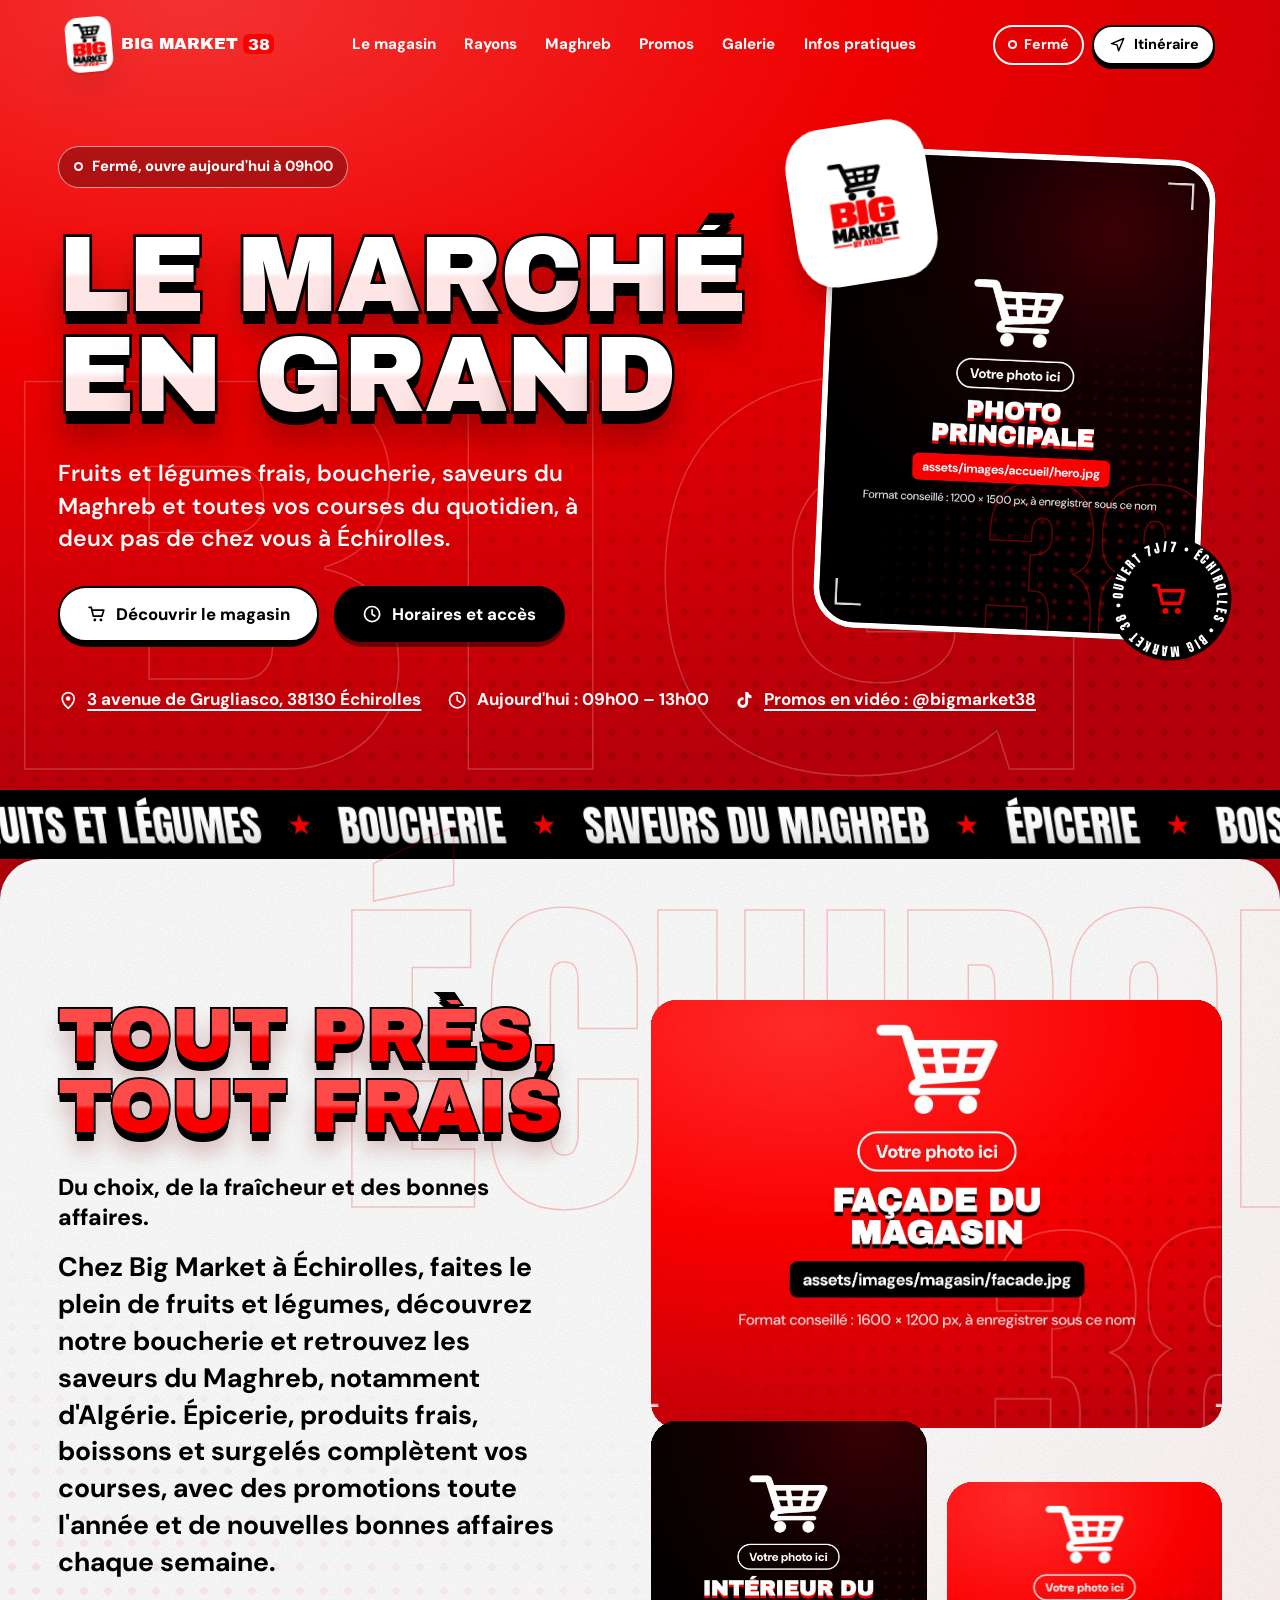
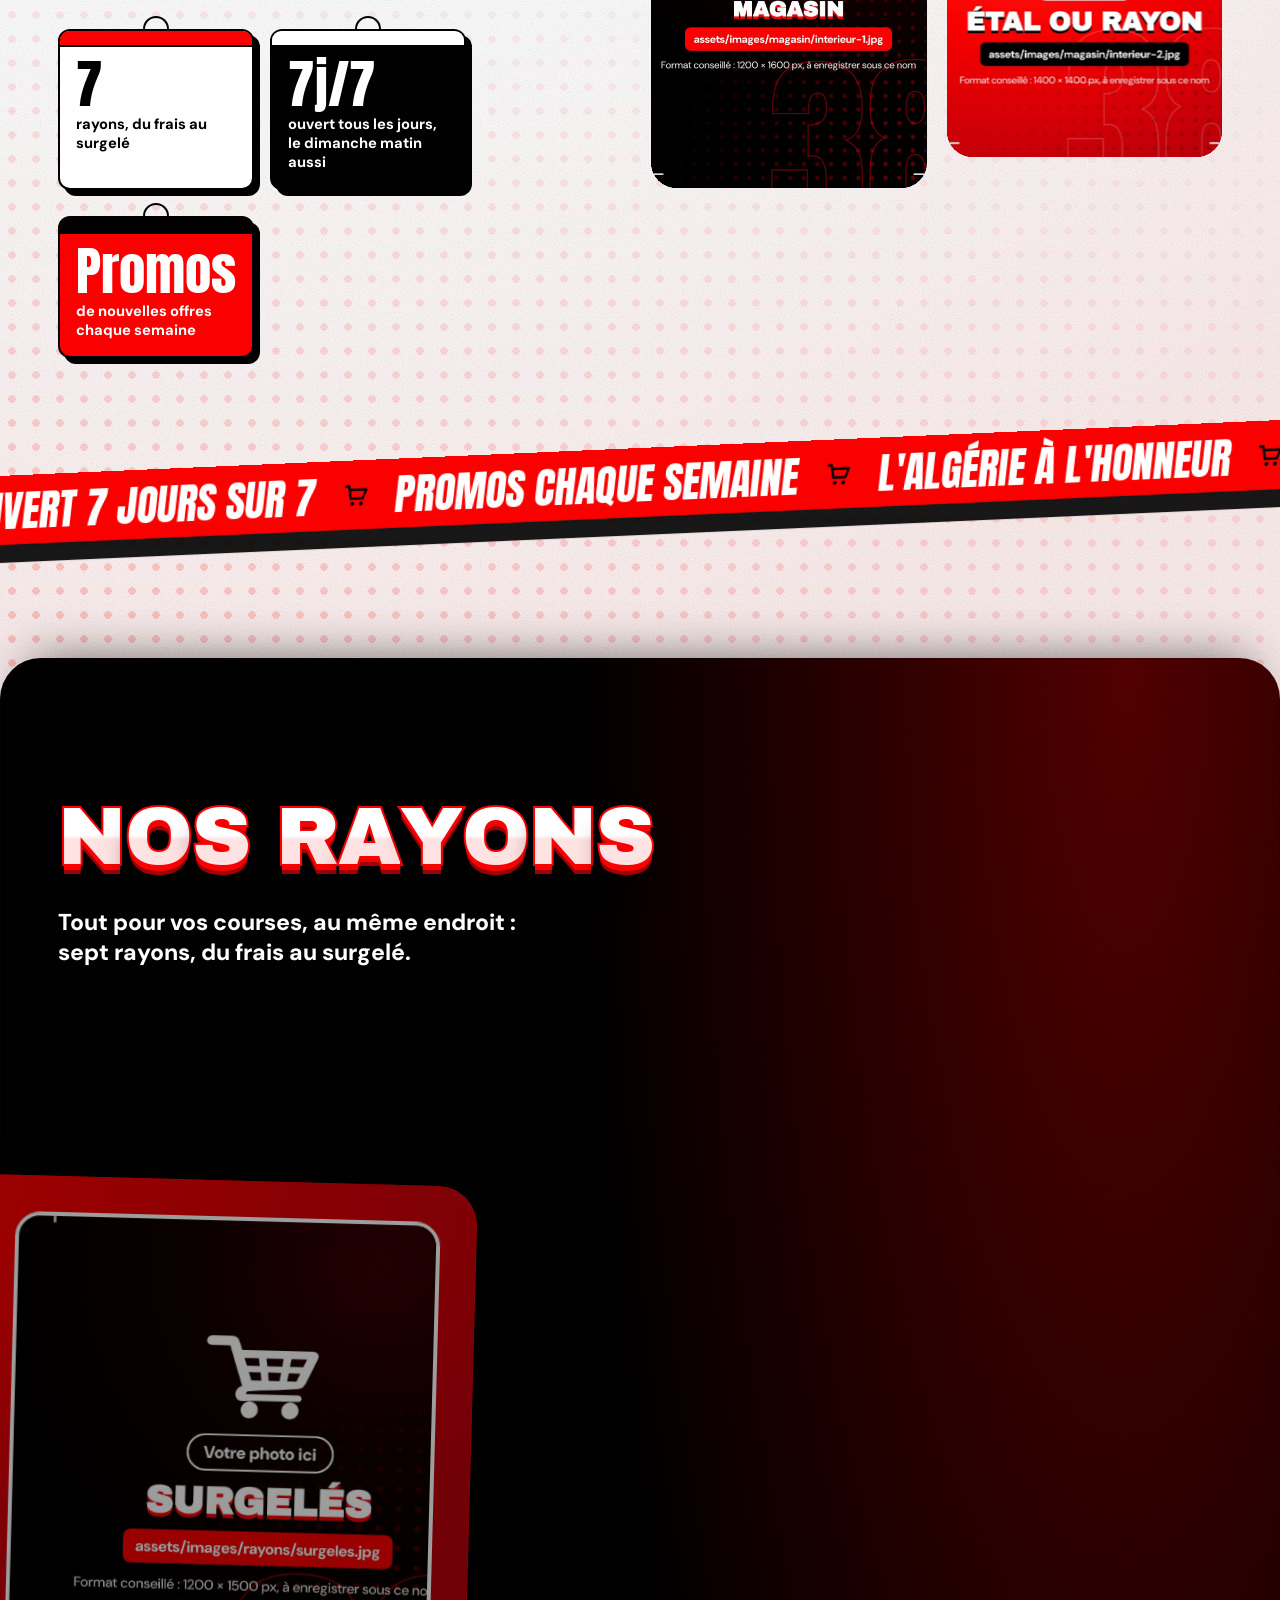
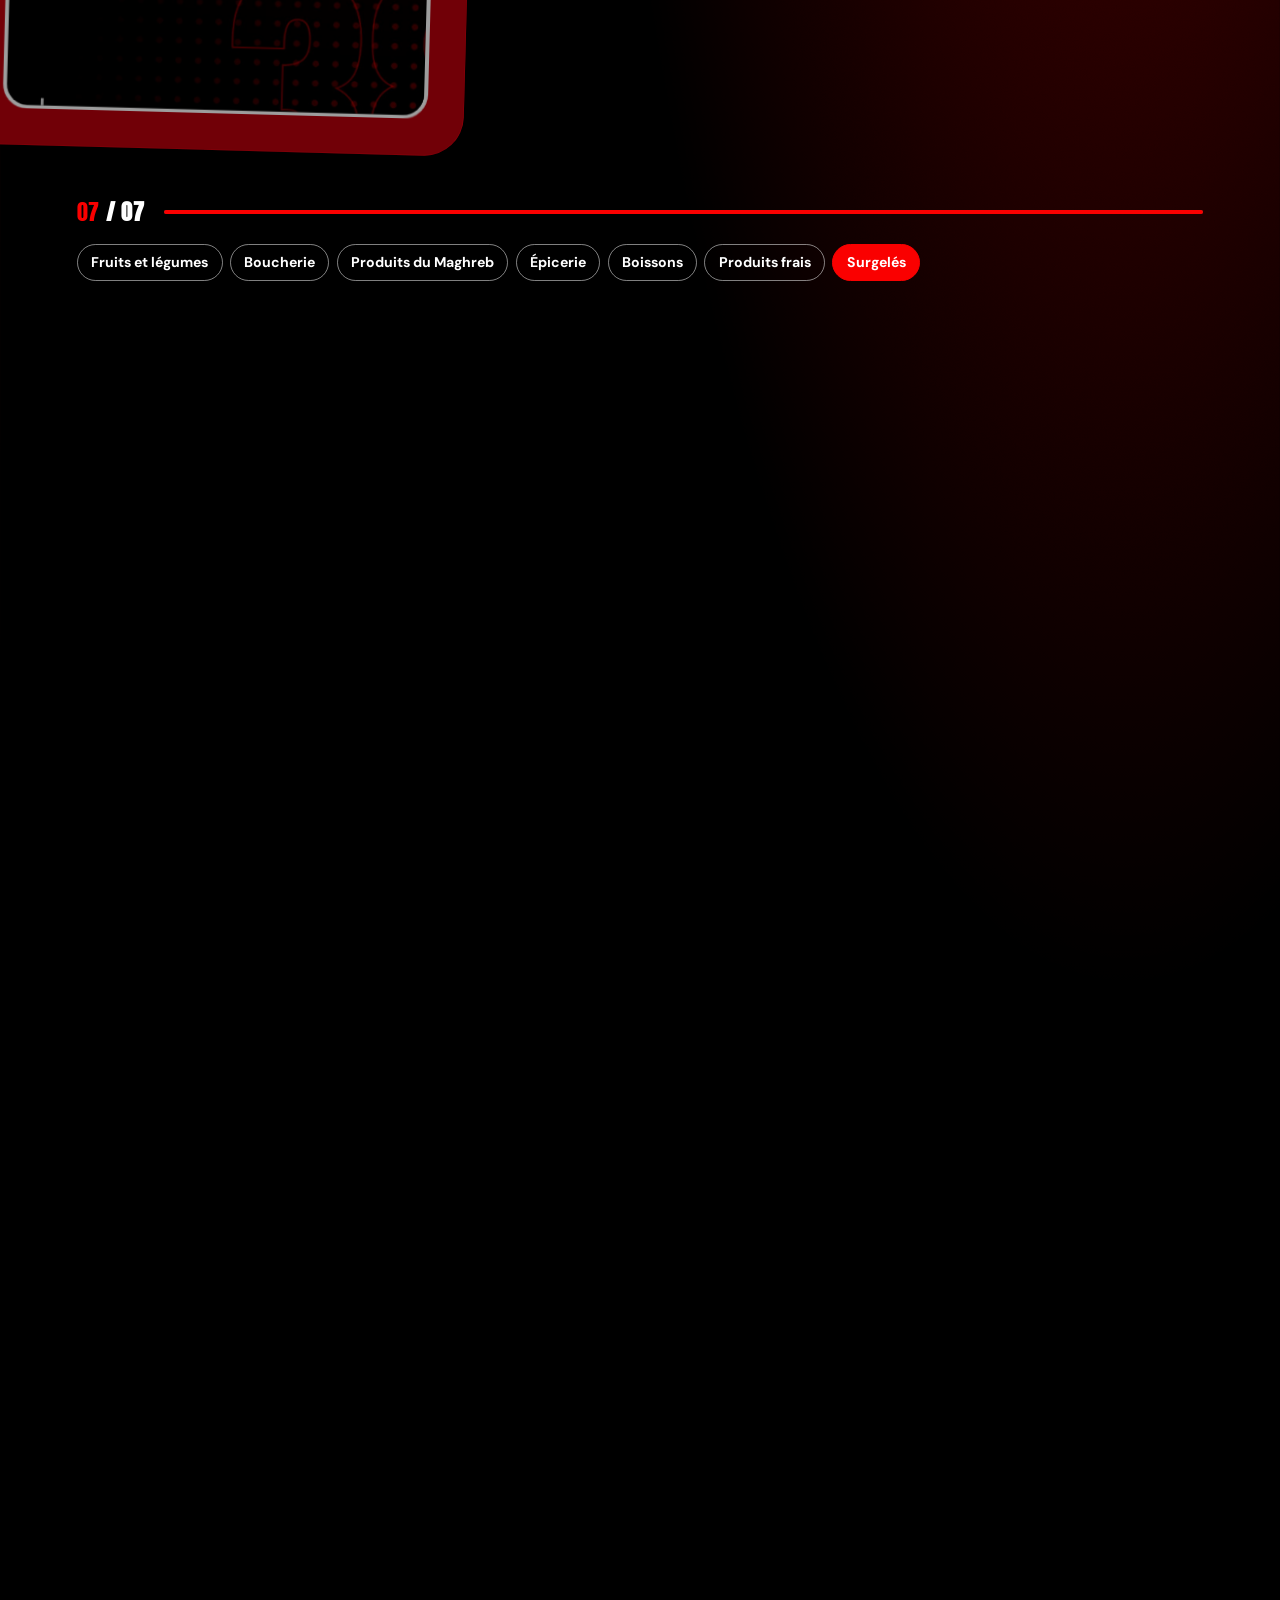
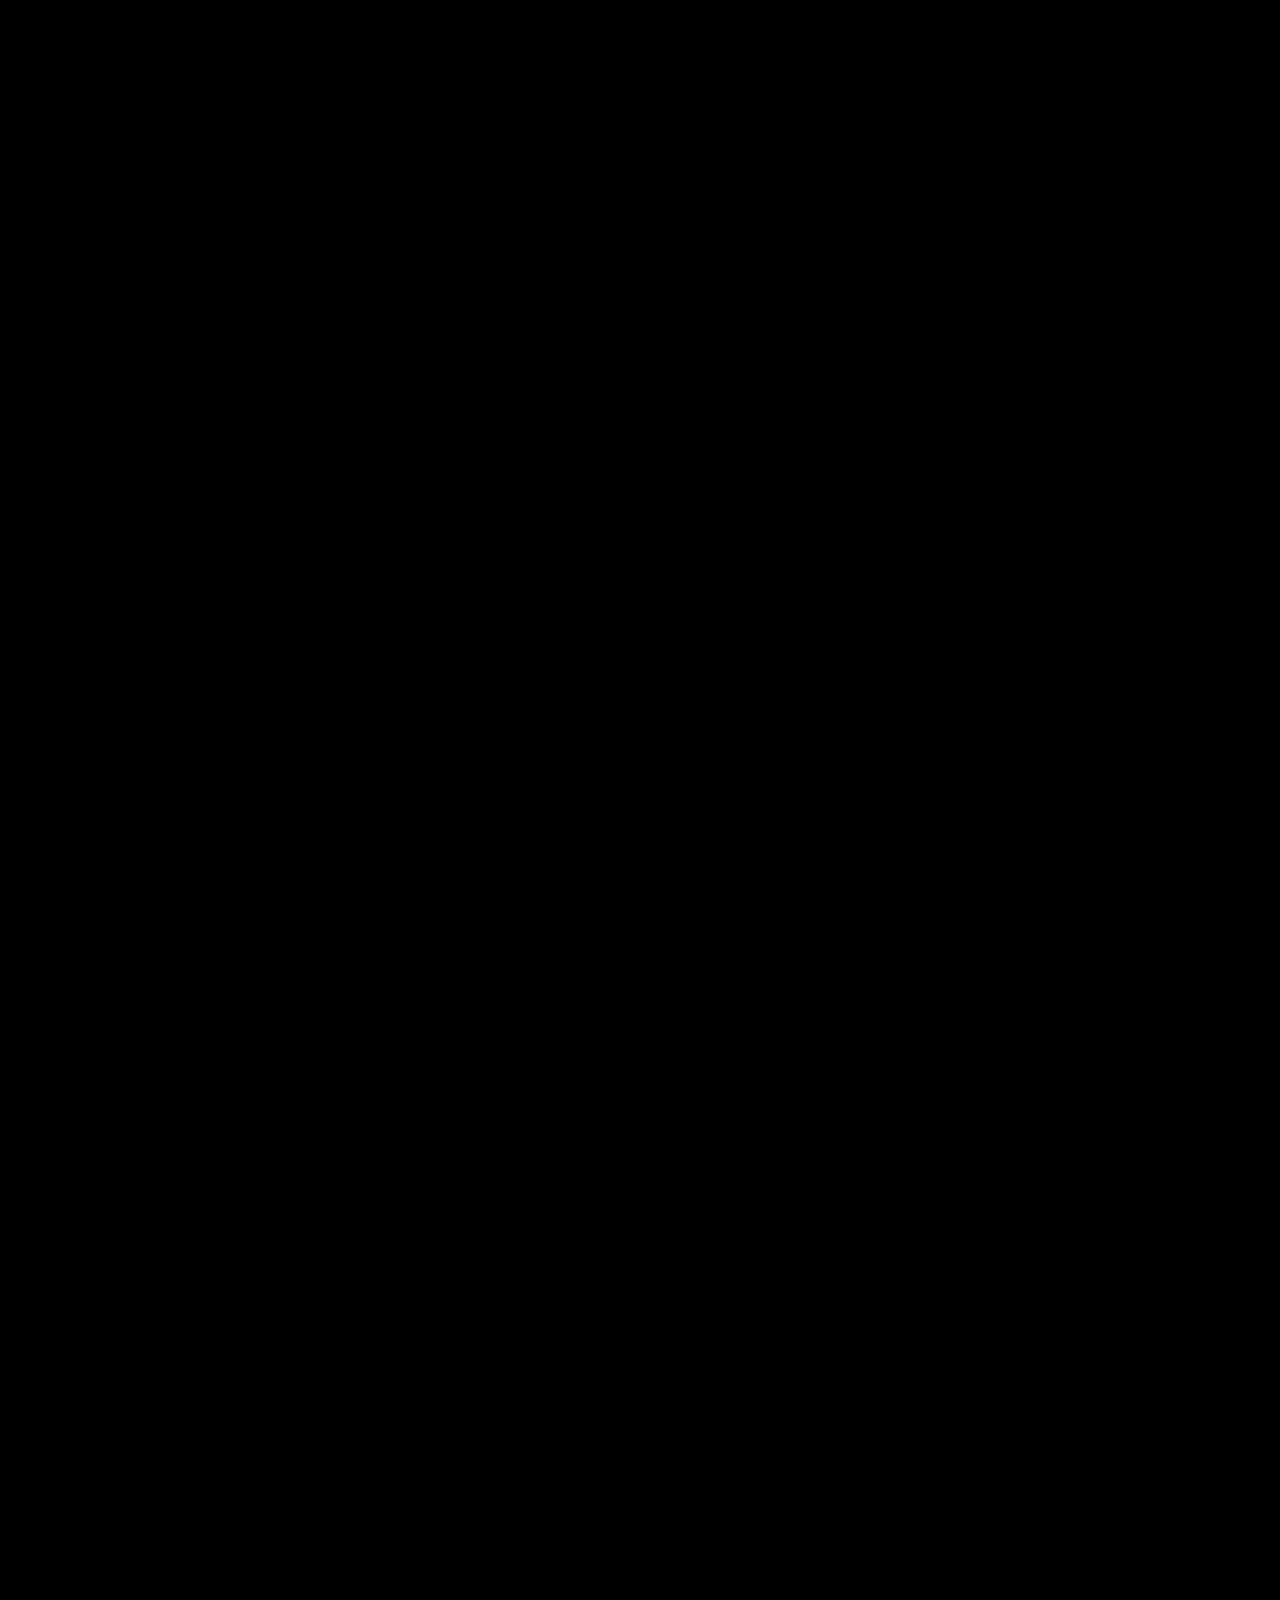
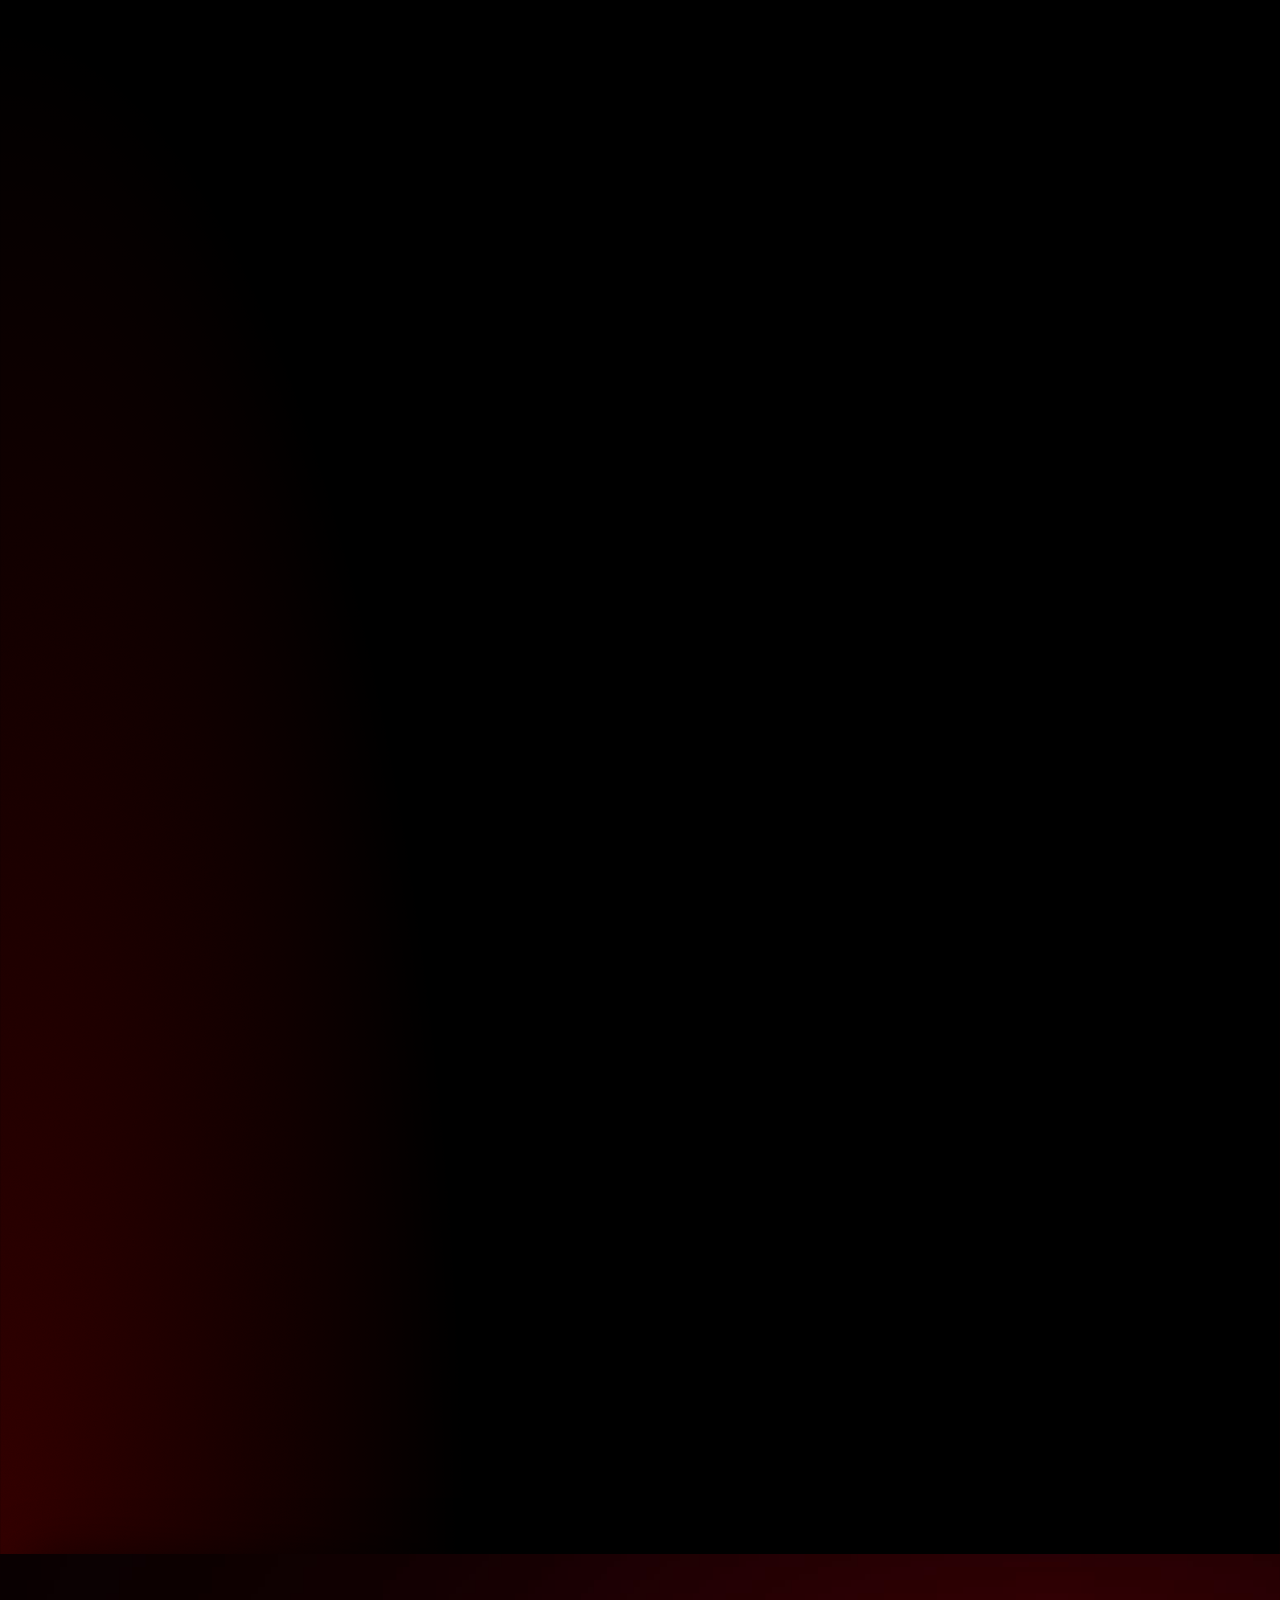
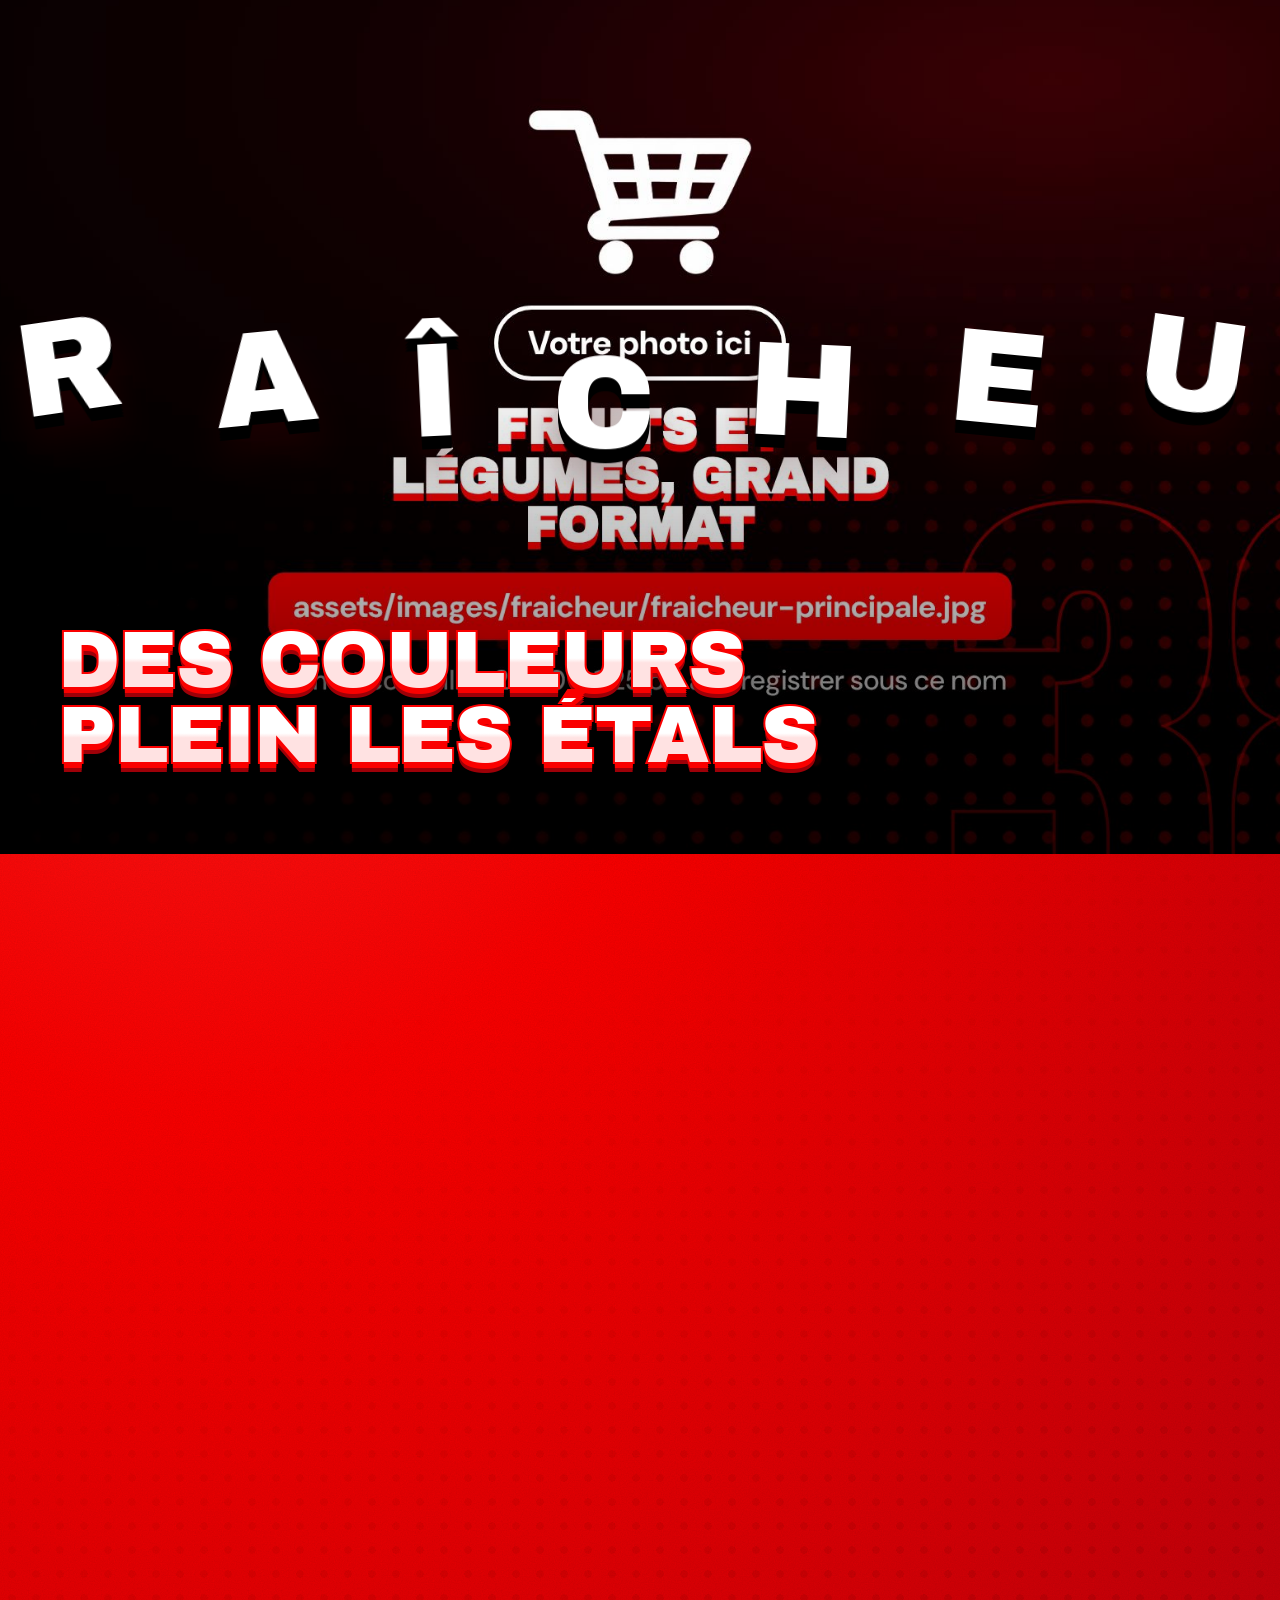
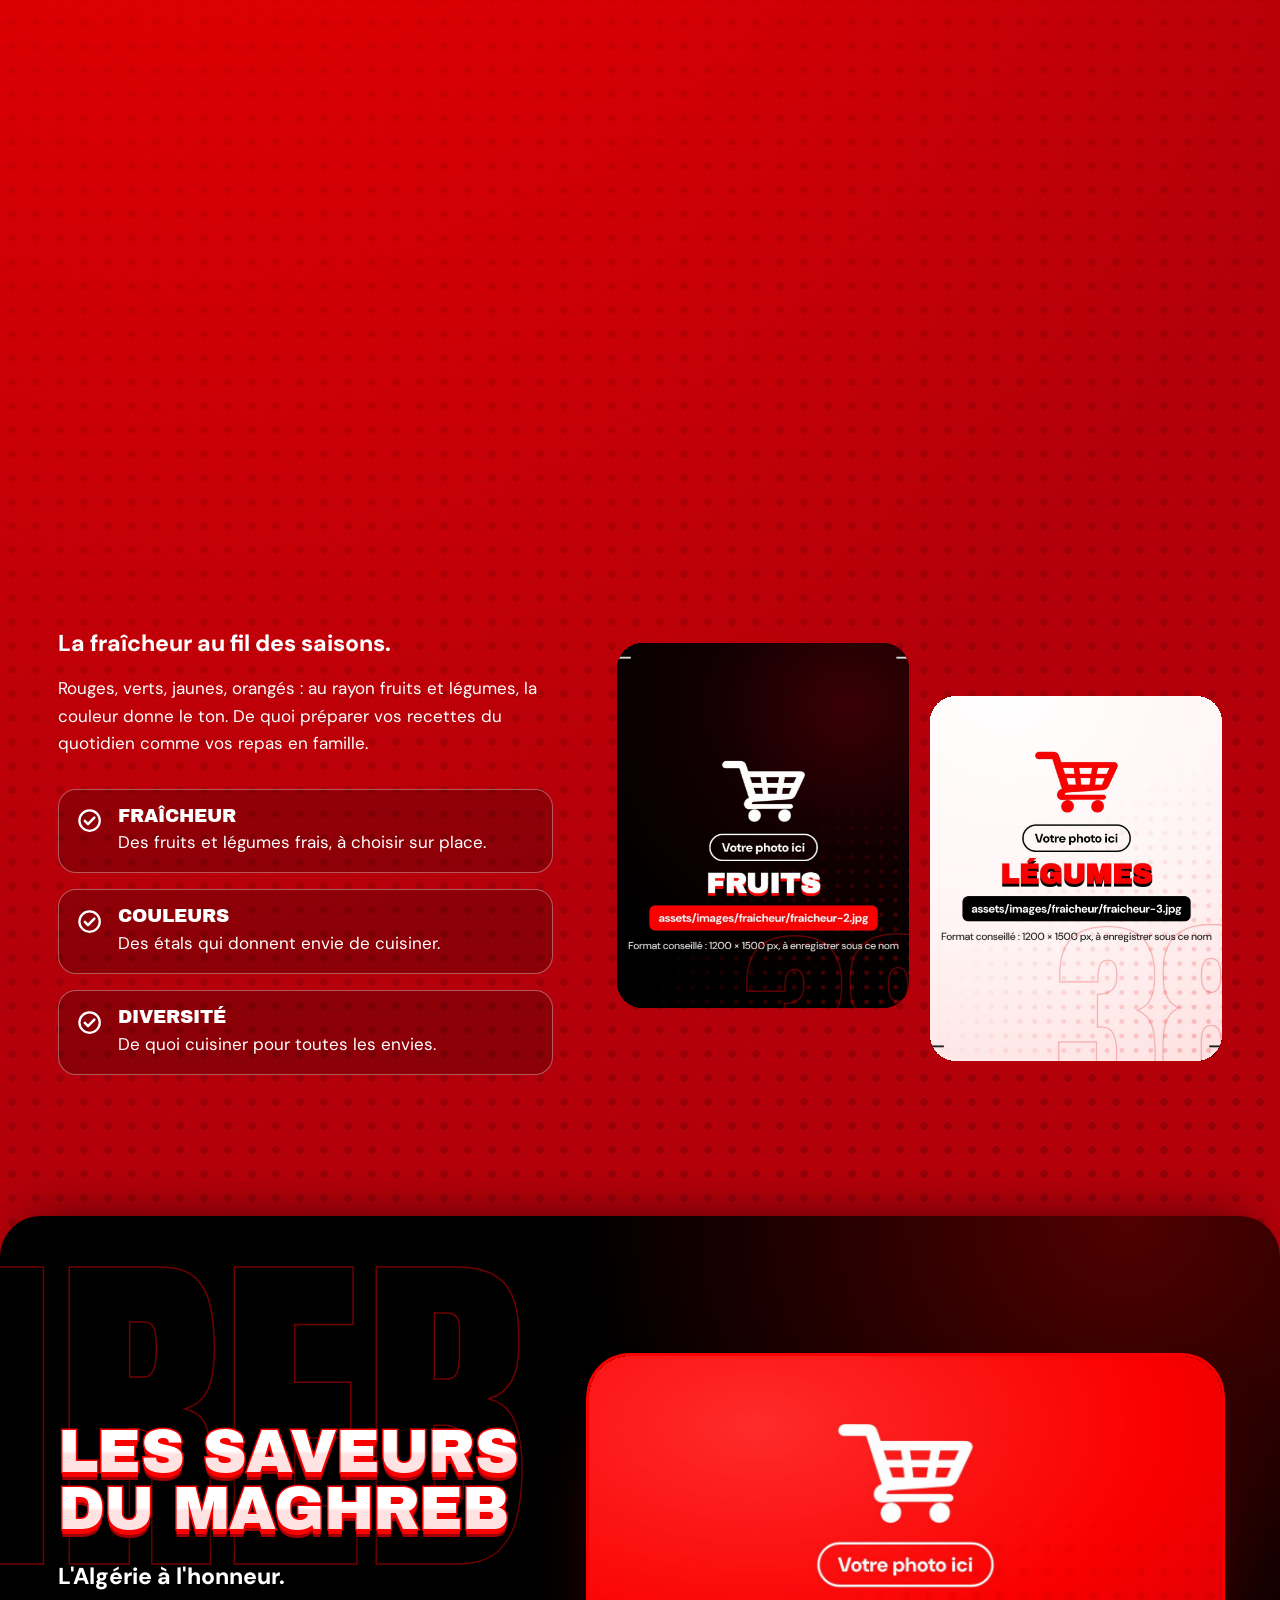
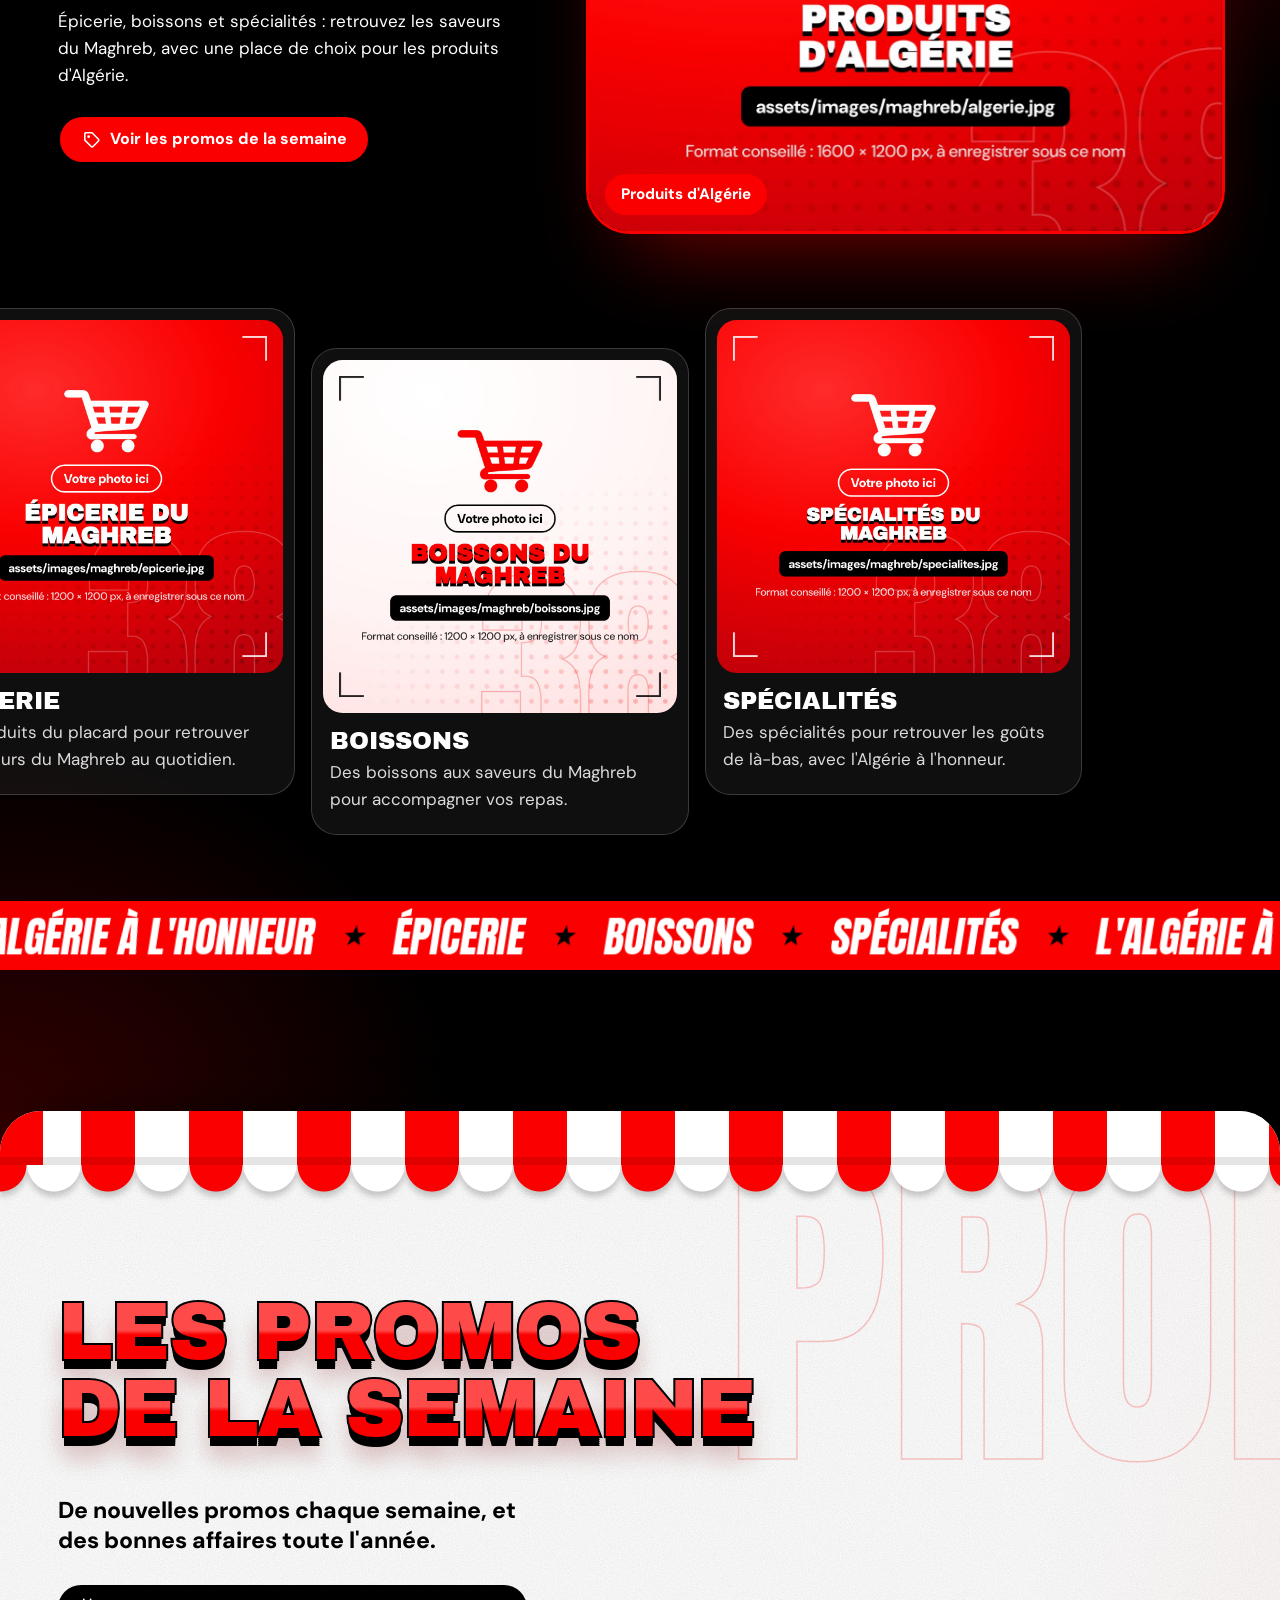
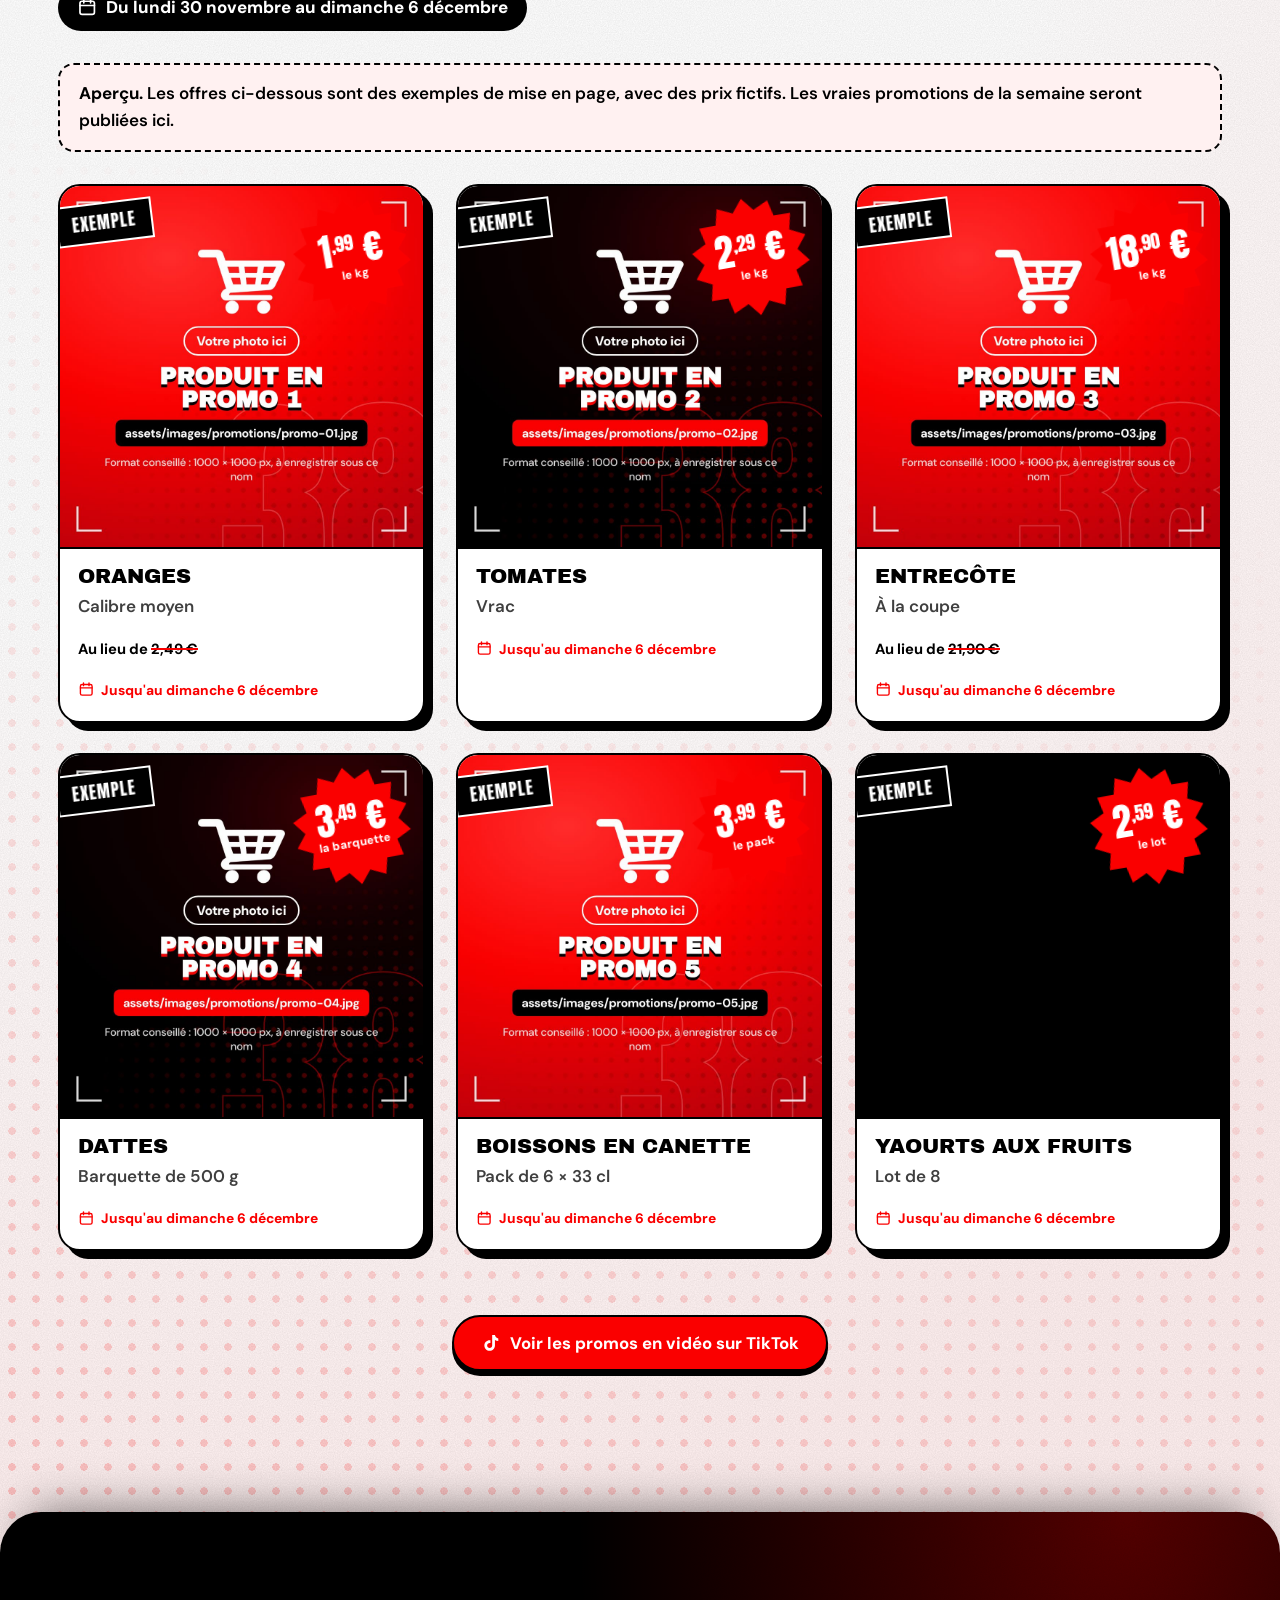
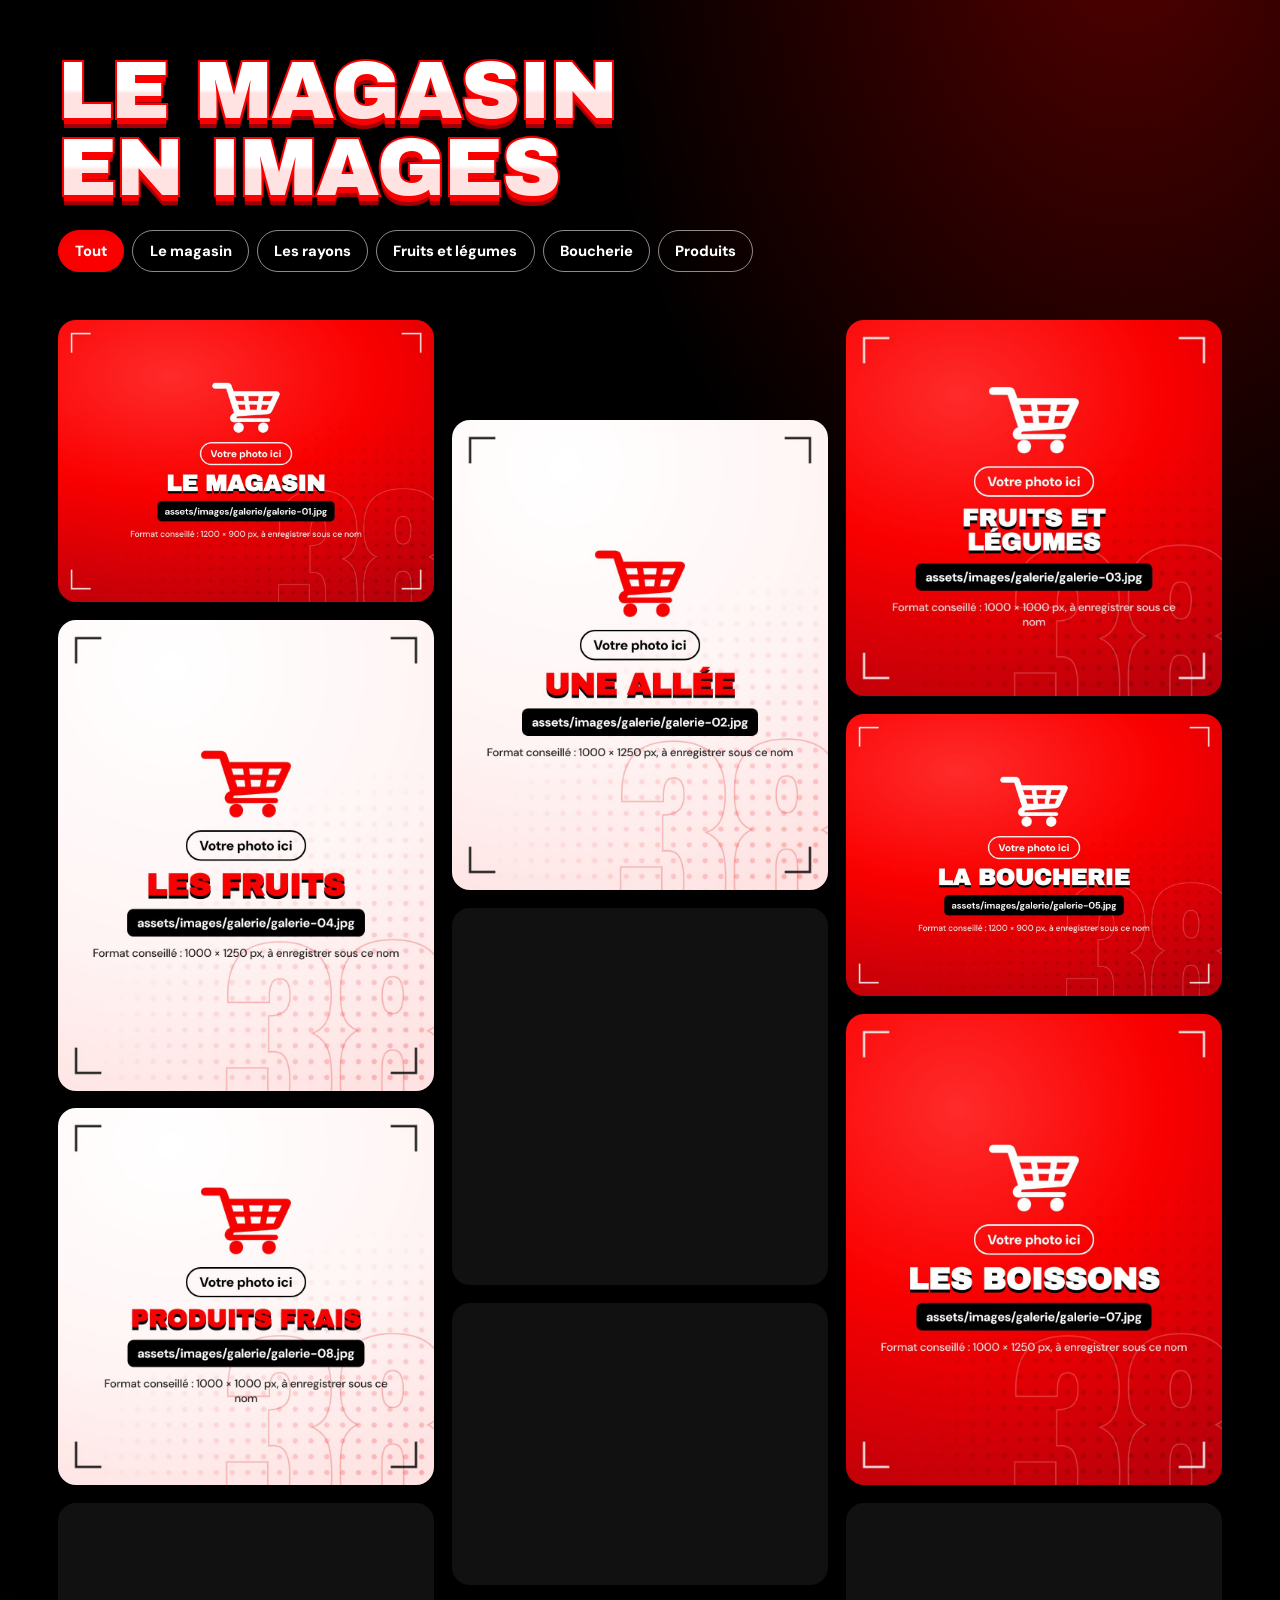
==== index.html @ 09668f6d "Add files via upload" ====
<!DOCTYPE html>
<html lang="fr" class="no-js">
<head>
  <meta charset="utf-8">
  <meta name="viewport" content="width=device-width, initial-scale=1, viewport-fit=cover">
  <title>BIG MARKET 38 | Supermarché de proximité à Échirolles</title>
  <meta name="description" content="BIG MARKET 38, votre supermarché de proximité au 3 avenue de Grugliasco à Échirolles : fruits et légumes frais, boucherie, produits du Maghreb et d'Algérie, épicerie, boissons, produits frais, surgelés. Ouvert 7 jours sur 7, nouvelles promos chaque semaine.">
  <meta name="theme-color" content="#FA0000">
  <link rel="icon" type="image/png" href="assets/images/logo/favicon.png">
  <link rel="apple-touch-icon" href="assets/images/logo/apple-touch-icon.png">

  <!-- Partage sur les réseaux sociaux (voir README : mettre l'adresse complète de l'image après la mise en ligne) -->
  <meta property="og:type" content="website">
  <meta property="og:locale" content="fr_FR">
  <meta property="og:site_name" content="BIG MARKET 38">
  <meta property="og:title" content="BIG MARKET 38 | Le marché en grand, à Échirolles">
  <meta property="og:description" content="Fruits et légumes, boucherie, saveurs du Maghreb et toutes vos courses du quotidien. Ouvert 7 jours sur 7, nouvelles promos chaque semaine.">
  <meta property="og:image" content="assets/images/partage/og-image.jpg">
  <meta name="twitter:card" content="summary_large_image">

  <link rel="preload" href="assets/fonts/archivo-black.woff" as="font" type="font/woff" crossorigin>
  <link rel="preload" href="assets/fonts/dm-sans.woff" as="font" type="font/woff" crossorigin>
  <link rel="preload" href="assets/fonts/anton.woff" as="font" type="font/woff" crossorigin>
  <link rel="stylesheet" href="assets/css/style.css">
  <script>document.documentElement.className = 'js'; setTimeout(function () { document.documentElement.classList.add('contenu-pret'); }, 3500);</script>

  <!-- 1. Contenu d'origine (modifiable depuis l'espace admin : adresse du site + /admin/) -->
  <script src="assets/js/contenu.js" defer></script>
  <!-- 2. Connexion à Supabase, accès aux données, affichage, animations, interface -->
  <script src="assets/js/config.js" defer></script>
  <script src="assets/js/supabase.js" defer></script>
  <script src="assets/js/donnees.js" defer></script>
  <script src="assets/js/rendu.js" defer></script>
  <script src="assets/js/animations.js" defer></script>
  <script src="assets/js/app.js" defer></script>
</head>
<body>
  <a class="evitement" href="#contenu">Aller au contenu</a>

  <!-- Icônes -->
  <svg class="sprite" aria-hidden="true" focusable="false" xmlns="http://www.w3.org/2000/svg">
    <symbol id="i-pin" viewBox="0 0 24 24"><path d="M12 21.5s-7-6-7-11.6A7 7 0 0 1 12 3a7 7 0 0 1 7 6.9c0 5.6-7 11.6-7 11.6z" fill="none" stroke="currentColor" stroke-width="2" stroke-linejoin="round"/><circle cx="12" cy="10" r="2.6" fill="currentColor"/></symbol>
    <symbol id="i-horloge" viewBox="0 0 24 24"><circle cx="12" cy="12" r="9" fill="none" stroke="currentColor" stroke-width="2"/><path d="M12 7v5.2l3.4 2.1" fill="none" stroke="currentColor" stroke-width="2" stroke-linecap="round" stroke-linejoin="round"/></symbol>
    <symbol id="i-tiktok" viewBox="0 0 24 24"><path fill="currentColor" d="M16.6 2.5c.4 2.1 1.8 3.6 4 3.9v3.2c-1.5 0-2.9-.4-4-1.2v6.4c0 3.5-2.8 6.3-6.3 6.3S4 18.3 4 14.8s2.8-6.3 6.3-6.3c.3 0 .6 0 .9.1v3.3c-.3-.1-.6-.1-.9-.1-1.7 0-3 1.3-3 3s1.3 3 3 3 3-1.3 3-3V2.5h3.3z"/></symbol>
    <symbol id="i-itineraire" viewBox="0 0 24 24"><path d="M3.5 10.6 20.5 3.5l-7.1 17-2.2-8.2-7.7-1.7z" fill="none" stroke="currentColor" stroke-width="2" stroke-linejoin="round"/></symbol>
    <symbol id="i-voiture" viewBox="0 0 24 24"><path d="M4 16.5V12l2-5h12l2 5v4.5M4 16.5h16M4 16.5V19M20 16.5V19M4 12h16" fill="none" stroke="currentColor" stroke-width="2" stroke-linecap="round" stroke-linejoin="round"/><circle cx="7.5" cy="14.3" r="1" fill="currentColor"/><circle cx="16.5" cy="14.3" r="1" fill="currentColor"/></symbol>
    <symbol id="i-tram" viewBox="0 0 24 24"><rect x="5.5" y="5" width="13" height="12" rx="3" fill="none" stroke="currentColor" stroke-width="2"/><path d="M5.5 12h13M9 2.5h6M12 2.5V5M8 20.5l2-3.5M16 20.5l-2-3.5" fill="none" stroke="currentColor" stroke-width="2" stroke-linecap="round"/></symbol>
    <symbol id="i-pied" viewBox="0 0 24 24"><circle cx="13" cy="4.5" r="1.8" fill="currentColor"/><path d="M10 21l2.2-6.2L15 17v4M8 11l3-3.2 3.2.9 1.8 3.3 2.5.8M11.8 8.3 10.6 14" fill="none" stroke="currentColor" stroke-width="2" stroke-linecap="round" stroke-linejoin="round"/></symbol>
    <symbol id="i-velo" viewBox="0 0 24 24"><circle cx="6" cy="16" r="3.6" fill="none" stroke="currentColor" stroke-width="2"/><circle cx="18" cy="16" r="3.6" fill="none" stroke="currentColor" stroke-width="2"/><path d="M6 16l4-7h6l2 7M10 9l3 7M14.5 5.5H17" fill="none" stroke="currentColor" stroke-width="2" stroke-linecap="round" stroke-linejoin="round"/></symbol>
    <symbol id="i-tel" viewBox="0 0 24 24"><path d="M6.6 3.5h3l1.5 4.3-2.2 1.6a12 12 0 0 0 5.7 5.7l1.6-2.2 4.3 1.5v3c0 1-.8 1.8-1.8 1.8C10.6 19.2 4.8 13.4 4.8 5.3c0-1 .8-1.8 1.8-1.8z" fill="none" stroke="currentColor" stroke-width="2" stroke-linejoin="round"/></symbol>
    <symbol id="i-carte" viewBox="0 0 24 24"><path d="M9 4 3.5 6v14L9 18l6 2 5.5-2V4L15 6 9 4zM9 4v14M15 6v14" fill="none" stroke="currentColor" stroke-width="2" stroke-linejoin="round"/></symbol>
    <symbol id="i-copier" viewBox="0 0 24 24"><rect x="8.5" y="8.5" width="11" height="11" rx="2.5" fill="none" stroke="currentColor" stroke-width="2"/><path d="M15.5 8.5V6.5a2 2 0 0 0-2-2h-7a2 2 0 0 0-2 2v7a2 2 0 0 0 2 2h2" fill="none" stroke="currentColor" stroke-width="2"/></symbol>
    <symbol id="i-calendrier" viewBox="0 0 24 24"><rect x="3.5" y="5" width="17" height="15.5" rx="2.5" fill="none" stroke="currentColor" stroke-width="2"/><path d="M3.5 10h17M8 2.8v4M16 2.8v4" fill="none" stroke="currentColor" stroke-width="2" stroke-linecap="round"/></symbol>
    <symbol id="i-etiquette" viewBox="0 0 24 24"><path d="M3.5 12.6V4.5a1 1 0 0 1 1-1h8.1l8 8a1.6 1.6 0 0 1 0 2.3l-6.8 6.8a1.6 1.6 0 0 1-2.3 0z" fill="none" stroke="currentColor" stroke-width="2" stroke-linejoin="round"/><circle cx="8.3" cy="8.3" r="1.7" fill="currentColor"/></symbol>
    <symbol id="i-valide" viewBox="0 0 24 24"><circle cx="12" cy="12" r="9" fill="none" stroke="currentColor" stroke-width="2"/><path d="M7.8 12.3l2.8 2.8 5.6-5.8" fill="none" stroke="currentColor" stroke-width="2.2" stroke-linecap="round" stroke-linejoin="round"/></symbol>
    <symbol id="i-gauche" viewBox="0 0 24 24"><path d="M15 5l-7 7 7 7" fill="none" stroke="currentColor" stroke-width="2.4" stroke-linecap="round" stroke-linejoin="round"/></symbol>
    <symbol id="i-droite" viewBox="0 0 24 24"><path d="M9 5l7 7-7 7" fill="none" stroke="currentColor" stroke-width="2.4" stroke-linecap="round" stroke-linejoin="round"/></symbol>
    <symbol id="i-haut" viewBox="0 0 24 24"><path d="M5 15l7-7 7 7" fill="none" stroke="currentColor" stroke-width="2.4" stroke-linecap="round" stroke-linejoin="round"/></symbol>
    <symbol id="i-plus" viewBox="0 0 24 24"><path d="M12 5v14M5 12h14" fill="none" stroke="currentColor" stroke-width="2.4" stroke-linecap="round"/></symbol>
    <symbol id="i-fermer" viewBox="0 0 24 24"><path d="M6 6l12 12M18 6 6 18" fill="none" stroke="currentColor" stroke-width="2.4" stroke-linecap="round"/></symbol>
    <symbol id="i-lecture" viewBox="0 0 24 24"><path d="M8 5.5v13l10.5-6.5z" fill="currentColor"/></symbol>
    <symbol id="i-chariot" viewBox="0 0 24 24"><path d="M2.5 4h2.6l2.4 10.5h10.3l2.2-7.3H6.4" fill="none" stroke="currentColor" stroke-width="2" stroke-linecap="round" stroke-linejoin="round"/><circle cx="9.3" cy="19" r="1.7" fill="currentColor"/><circle cx="16.6" cy="19" r="1.7" fill="currentColor"/></symbol>
    <symbol id="i-etoile" viewBox="0 0 24 24"><path d="M12 2.5l2.2 6.6 6.8.2-5.4 4.2 1.9 6.6L12 16.2l-5.5 3.9 1.9-6.6L3 9.3l6.8-.2z" fill="currentColor"/></symbol>
  </svg>


  <!-- Courte introduction animée (une fois par visite) -->
  <div class="intro" aria-hidden="true">
    <div class="intro__panneau"></div>
    <span class="autocollant intro__logo"><img src="assets/images/logo/logo.png" alt="" width="600" height="752"></span>
  </div>

  <div class="progression" aria-hidden="true"><span></span></div>

  <!-- ================= EN-TÊTE ================= -->
  <header class="entete" id="entete" data-ton="sombre">
    <div class="entete__barre">
      <a class="entete__logo" href="#accueil" aria-label="BIG MARKET 38, retour à l'accueil">
        <span class="autocollant autocollant--mini"><img src="assets/images/logo/logo.png" alt="" width="600" height="752"></span>
        <span class="entete__nom">Big Market <b>38</b></span>
      </a>
      <nav class="entete__nav" aria-label="Navigation principale">
        <a href="#magasin">Le magasin</a>
        <a href="#rayons">Rayons</a>
        <a href="#maghreb">Maghreb</a>
        <a href="#promos">Promos</a>
        <a href="#galerie">Galerie</a>
        <a href="#infos">Infos pratiques</a>
      </nav>
      <div class="entete__actions">
        <a class="statut" href="#infos" data-etat="inconnu"><span class="statut__point" aria-hidden="true"></span><span class="statut__texte" data-bm="statut-court">Horaires</span></a>
        <a class="bouton bouton--blanc bouton--petit entete__itineraire" data-lien="itineraire" href="https://www.google.com/maps/dir/?api=1&amp;destination=3%20avenue%20de%20Grugliasco%2C%2038130%20%C3%89chirolles" target="_blank" rel="noopener"><svg class="icone" aria-hidden="true"><use href="#i-itineraire"/></svg><span>Itinéraire</span></a>
        <button class="burger" type="button" aria-expanded="false" aria-controls="menu" aria-label="Ouvrir le menu"><span></span><span></span></button>
      </div>
    </div>
  </header>

  <!-- Menu mobile -->
  <div class="menu" id="menu" hidden>
    <div class="menu__contenu">
      <nav class="menu__nav" aria-label="Menu">
        <a href="#magasin" style="--i:0">Le magasin</a>
        <a href="#rayons" style="--i:1">Nos rayons</a>
        <a href="#fraicheur" style="--i:2">Fraîcheur</a>
        <a href="#maghreb" style="--i:3">Saveurs du Maghreb</a>
        <a href="#promos" style="--i:4">Promos</a>
        <a href="#galerie" style="--i:5">Galerie</a>
        <a href="#tiktok" style="--i:6">TikTok</a>
        <a href="#infos" style="--i:7">Infos pratiques</a>
      </nav>
      <div class="menu__infos">
        <p class="menu__statut" data-etat="inconnu"><span class="statut__point" aria-hidden="true"></span><span data-bm="statut-long">Ouvert du lundi au samedi de 09h00 à 19h00, le dimanche de 09h00 à 13h00.</span></p>
        <p class="menu__adresse"><svg class="icone" aria-hidden="true"><use href="#i-pin"/></svg><span data-bm="adresse-courte">3 avenue de Grugliasco, 38130 Échirolles</span></p>
        <div class="menu__actions">
          <a class="bouton bouton--blanc" data-lien="itineraire" href="https://www.google.com/maps/dir/?api=1&amp;destination=3%20avenue%20de%20Grugliasco%2C%2038130%20%C3%89chirolles" target="_blank" rel="noopener"><svg class="icone" aria-hidden="true"><use href="#i-itineraire"/></svg>Itinéraire</a>
          <a class="bouton bouton--contour" data-lien="tiktok" href="https://www.tiktok.com/@bigmarket38" target="_blank" rel="noopener"><svg class="icone" aria-hidden="true"><use href="#i-tiktok"/></svg>TikTok</a>
        </div>
      </div>
    </div>
  </div>

  <main id="contenu">

    <!-- ================= 1. ACCUEIL ================= -->
    <section class="scene hero" id="accueil" data-fond="rouge" aria-labelledby="hero-titre">
      <p class="mot-geant hero__mot" aria-hidden="true" data-defile="-0.35">BIG</p>

      <div class="hero__contenu" data-hero>
        <div class="conteneur hero__grille">
          <div class="hero__texte">
            <a class="statut-live" href="#infos" data-etat="inconnu"><span class="statut__point" aria-hidden="true"></span><span data-bm="statut-long">Ouvert du lundi au samedi de 09h00 à 19h00, le dimanche de 09h00 à 13h00.</span></a>
            <h1 class="titre titre--hero" id="hero-titre" style="--k:6.6" data-titre-cle="accueil.titre" aria-label="BIG MARKET 38 à Échirolles : le marché en grand">
              <span class="titre__ligne"><span class="bulle" data-texte="Le marché" data-decoupe="lettres">Le marché</span></span>
              <span class="titre__ligne"><span class="bulle" data-texte="en grand" data-decoupe="lettres">en grand</span></span>
            </h1>
            <p class="hero__accroche" data-txt="accueil.accroche">Fruits et légumes frais, boucherie, saveurs du Maghreb et toutes vos courses du quotidien, à deux pas de chez vous à Échirolles.</p>
            <div class="hero__actions">
              <a class="bouton bouton--blanc bouton--grand" href="#magasin"><svg class="icone" aria-hidden="true"><use href="#i-chariot"/></svg><span data-txt="accueil.bouton1" data-txt-requis>Découvrir le magasin</span></a>
              <a class="bouton bouton--noir bouton--grand" href="#infos"><svg class="icone" aria-hidden="true"><use href="#i-horloge"/></svg><span data-txt="accueil.bouton2" data-txt-requis>Horaires et accès</span></a>
            </div>
          </div>

          <div class="hero__visuel">
            <div class="hero__cadre" data-hero-cadre>
              <img src="assets/images/accueil/hero.jpg" data-photo="accueil" alt="Le magasin BIG MARKET 38 à Échirolles" width="1200" height="1500" fetchpriority="high" decoding="async">
            </div>
            <span class="autocollant autocollant--logo"><img src="assets/images/logo/logo.png" alt="Logo BIG MARKET by Ayadi" width="600" height="752"></span>
            <svg class="badge-tournant" viewBox="0 0 200 200" aria-hidden="true" data-badge>
              <defs><path id="cercle-badge" d="M100 100 m-74 0 a74 74 0 1 1 148 0 a74 74 0 1 1 -148 0"/></defs>
              <circle cx="100" cy="100" r="96" fill="#000"/>
              <text><textPath href="#cercle-badge" startOffset="0" textLength="458" lengthAdjust="spacing">OUVERT 7J/7 • ÉCHIROLLES • BIG MARKET 38 •</textPath></text>
              <use href="#i-chariot" x="68" y="68" width="64" height="64" style="color:#FA0000"/>
            </svg>
          </div>
        </div>

        <ul class="conteneur hero__infos" aria-label="Informations pratiques">
          <li><svg class="icone" aria-hidden="true"><use href="#i-pin"/></svg><a data-lien="itineraire" href="https://www.google.com/maps/dir/?api=1&amp;destination=3%20avenue%20de%20Grugliasco%2C%2038130%20%C3%89chirolles" target="_blank" rel="noopener"><span data-bm="adresse-courte">3 avenue de Grugliasco, 38130 Échirolles</span></a></li>
          <li><svg class="icone" aria-hidden="true"><use href="#i-horloge"/></svg><span data-bm="horaire-jour">Lundi au samedi 09h00 – 19h00, dimanche 09h00 – 13h00</span></li>
          <li><svg class="icone" aria-hidden="true"><use href="#i-tiktok"/></svg><a data-lien="tiktok" href="https://www.tiktok.com/@bigmarket38" target="_blank" rel="noopener">Promos en vidéo : <span data-bm="tiktok-pseudo">@bigmarket38</span></a></li>
        </ul>
      </div>

      <div class="ruban ruban--noir" aria-hidden="true">
        <div class="ruban__piste" data-ruban data-ruban-cle="accueil.ruban">
          <span>Fruits et légumes</span><svg class="ruban__sep"><use href="#i-etoile"/></svg><span>Boucherie</span><svg class="ruban__sep"><use href="#i-etoile"/></svg><span>Saveurs du Maghreb</span><svg class="ruban__sep"><use href="#i-etoile"/></svg><span>Épicerie</span><svg class="ruban__sep"><use href="#i-etoile"/></svg><span>Boissons</span><svg class="ruban__sep"><use href="#i-etoile"/></svg><span>Produits frais</span><svg class="ruban__sep"><use href="#i-etoile"/></svg><span>Surgelés</span><svg class="ruban__sep"><use href="#i-etoile"/></svg>
        </div>
      </div>
    </section>

    <!-- ================= 2. DÉCOUVRIR BIG MARKET ================= -->
    <section class="scene magasin" id="magasin" data-fond="blanc" aria-labelledby="magasin-titre">
      <p class="mot-geant" aria-hidden="true" data-defile="0.3">Échirolles</p>
      <div class="conteneur magasin__grille">
        <div class="magasin__texte">
          <h2 class="titre titre--rouge" id="magasin-titre" style="--k:6.8" data-revele="titre" data-titre-cle="magasin.titre">
            <span class="titre__ligne"><span class="bulle" data-texte="Tout près,">Tout près,</span></span>
            <span class="titre__ligne"><span class="bulle" data-texte="tout frais">tout frais</span></span>
          </h2>
          <p class="chapo" data-revele data-txt="magasin.chapo">Du choix, de la fraîcheur et des bonnes affaires.</p>
          <p class="texte-lumiere" data-lumiere data-txt="magasin.texte">Chez Big Market à Échirolles, faites le plein de fruits et légumes, découvrez notre boucherie et retrouvez les saveurs du Maghreb, notamment d'Algérie. Épicerie, produits frais, boissons et surgelés complètent vos courses, avec des promotions toute l'année et de nouvelles bonnes affaires chaque semaine.</p>
          <ul class="etiquettes" aria-label="Le magasin en bref">
            <li class="etiquette" data-revele="balance" style="--i:0"><strong data-bm="nb-rayons">7</strong><span data-txt="magasin.etiquette1">rayons, du frais au surgelé</span></li>
            <li class="etiquette etiquette--noire" data-revele="balance" style="--i:1"><strong data-txt="magasin.etiquette2Titre" data-txt-requis>7j/7</strong><span data-txt="magasin.etiquette2">ouvert tous les jours, le dimanche matin aussi</span></li>
            <li class="etiquette etiquette--rouge" data-revele="balance" style="--i:2"><strong data-txt="magasin.etiquette3Titre" data-txt-requis>Promos</strong><span data-txt="magasin.etiquette3">de nouvelles offres chaque semaine</span></li>
          </ul>
        </div>

        <div class="magasin__photos">
          <figure class="cadre-photo photo--facade" data-revele="rideau">
            <div class="cadre-photo__img" data-parallaxe="-0.06"><img src="assets/images/magasin/facade.jpg" data-photo="facade" alt="La façade du magasin BIG MARKET 38" width="1600" height="1200" loading="lazy" decoding="async"></div>
            <span class="cadre-photo__rideau"></span>
          </figure>
          <figure class="cadre-photo photo--allee" data-revele="rideau" style="--i:1">
            <div class="cadre-photo__img" data-parallaxe="0.08"><img src="assets/images/magasin/interieur-1.jpg" data-photo="allee" alt="Une allée du magasin" width="1200" height="1600" loading="lazy" decoding="async"></div>
            <span class="cadre-photo__rideau"></span>
          </figure>
          <figure class="cadre-photo photo--etal" data-revele="rideau" style="--i:2">
            <div class="cadre-photo__img" data-parallaxe="0.14"><img src="assets/images/magasin/interieur-2.jpg" data-photo="etal" alt="L'étal des fruits et légumes" width="1400" height="1400" loading="lazy" decoding="async"></div>
            <span class="cadre-photo__rideau"></span>
          </figure>
        </div>
      </div>

      <div class="ruban ruban--rouge ruban--incline" aria-hidden="true">
        <div class="ruban__piste" data-ruban data-sens="-1" data-ruban-cle="magasin.ruban">
          <span>Ouvert 7 jours sur 7</span><svg class="ruban__sep"><use href="#i-chariot"/></svg><span>Promos chaque semaine</span><svg class="ruban__sep"><use href="#i-chariot"/></svg><span>L'Algérie à l'honneur</span><svg class="ruban__sep"><use href="#i-chariot"/></svg><span>3 avenue de Grugliasco</span><svg class="ruban__sep"><use href="#i-chariot"/></svg>
        </div>
      </div>
    </section>

    <!-- ================= 3. NOS RAYONS ================= -->
    <section class="scene rayons" id="rayons" data-fond="noir" aria-labelledby="rayons-titre">
      <p class="mot-geant" aria-hidden="true" data-defile="-0.3">Rayons</p>
      <div class="conteneur rayons__intro">
        <h2 class="titre titre--blanc" id="rayons-titre" style="--k:7.35" data-revele="titre" data-titre-cle="rayons.titre">
          <span class="titre__ligne"><span class="bulle" data-texte="Nos rayons" data-decoupe="lettres">Nos rayons</span></span>
        </h2>
        <p class="chapo" data-revele data-txt="rayons.chapo">Tout pour vos courses, au même endroit : sept rayons, du frais au surgelé.</p>
      </div>
      <div class="rayons__piste" data-piste>
        <div class="rayons__collant">
          <ol class="rayons__liste" id="liste-rayons" aria-label="Les rayons du magasin"></ol>
          <div class="rayons__pilote" aria-hidden="true">
            <span class="rayons__compteur"><b data-compteur>01</b> / <span data-total>07</span></span>
            <span class="rayons__barre"><span data-barre></span></span>
          </div>
          <nav class="rayons__plan" id="plan-rayons" aria-label="Aller directement à un rayon"></nav>
        </div>
      </div>
    </section>

    <!-- ================= 4. FRAÎCHEUR ET QUALITÉ ================= -->
    <section class="scene fraicheur" id="fraicheur" data-fond="rouge" aria-labelledby="fraicheur-titre">
      <div class="fraicheur__zoom" data-zoom>
        <div class="fraicheur__collant">
          <p class="fraicheur__mot" aria-hidden="true" data-mot>Fraîcheur</p>
          <div class="fraicheur__fenetre" data-fenetre>
            <img src="assets/images/fraicheur/fraicheur-principale.jpg" data-photo="fraicheur" alt="Des fruits et légumes frais et colorés" width="2000" height="1125" loading="lazy" decoding="async">
          </div>
          <div class="fraicheur__legende" data-legende>
            <h2 class="titre titre--blanc" id="fraicheur-titre" style="--k:9.65" data-titre-cle="fraicheur.titre">
              <span class="titre__ligne"><span class="bulle" data-texte="Des couleurs">Des couleurs</span></span>
              <span class="titre__ligne"><span class="bulle" data-texte="plein les étals">plein les étals</span></span>
            </h2>
          </div>
        </div>
      </div>

      <div class="conteneur fraicheur__suite">
        <div class="fraicheur__texte">
          <p class="chapo" data-revele data-txt="fraicheur.chapo">La fraîcheur au fil des saisons.</p>
          <p data-revele data-txt="fraicheur.texte">Rouges, verts, jaunes, orangés : au rayon fruits et légumes, la couleur donne le ton. De quoi préparer vos recettes du quotidien comme vos repas en famille.</p>
          <ul class="points">
            <li data-revele style="--i:0"><svg class="icone" aria-hidden="true"><use href="#i-valide"/></svg><div><strong data-txt="fraicheur.point1Titre" data-txt-requis>Fraîcheur</strong><span data-txt="fraicheur.point1">Des fruits et légumes frais, à choisir sur place.</span></div></li>
            <li data-revele style="--i:1"><svg class="icone" aria-hidden="true"><use href="#i-valide"/></svg><div><strong data-txt="fraicheur.point2Titre" data-txt-requis>Couleurs</strong><span data-txt="fraicheur.point2">Des étals qui donnent envie de cuisiner.</span></div></li>
            <li data-revele style="--i:2"><svg class="icone" aria-hidden="true"><use href="#i-valide"/></svg><div><strong data-txt="fraicheur.point3Titre" data-txt-requis>Diversité</strong><span data-txt="fraicheur.point3">De quoi cuisiner pour toutes les envies.</span></div></li>
          </ul>
        </div>
        <div class="fraicheur__photos">
          <figure class="cadre-photo photo--f1" data-revele="rideau">
            <div class="cadre-photo__img" data-parallaxe="-0.08"><img src="assets/images/fraicheur/fraicheur-2.jpg" data-photo="fruits" alt="Des fruits frais" width="1200" height="1500" loading="lazy" decoding="async"></div>
            <span class="cadre-photo__rideau"></span>
          </figure>
          <figure class="cadre-photo photo--f2" data-revele="rideau" style="--i:1">
            <div class="cadre-photo__img" data-parallaxe="0.1"><img src="assets/images/fraicheur/fraicheur-3.jpg" data-photo="legumes" alt="Des légumes frais" width="1200" height="1500" loading="lazy" decoding="async"></div>
            <span class="cadre-photo__rideau"></span>
          </figure>
        </div>
      </div>
    </section>

    <!-- ================= 5. SAVEURS DU MAGHREB ================= -->
    <section class="scene maghreb" id="maghreb" data-fond="noir" aria-labelledby="maghreb-titre">
      <p class="mot-geant" aria-hidden="true" data-defile="0.3">Maghreb</p>
      <div class="conteneur maghreb__grille">
        <div class="maghreb__texte">
          <h2 class="titre titre--blanc" id="maghreb-titre" style="--k:7.75" data-revele="titre" data-titre-cle="maghreb.titre">
            <span class="titre__ligne"><span class="bulle" data-texte="Les saveurs">Les saveurs</span></span>
            <span class="titre__ligne"><span class="bulle" data-texte="du Maghreb">du Maghreb</span></span>
          </h2>
          <p class="chapo" data-revele data-txt="maghreb.chapo">L'Algérie à l'honneur.</p>
          <p data-revele data-txt="maghreb.texte">Épicerie, boissons et spécialités : retrouvez les saveurs du Maghreb, avec une place de choix pour les produits d'Algérie.</p>
          <div data-revele><a class="bouton bouton--rouge" href="#promos"><svg class="icone" aria-hidden="true"><use href="#i-etiquette"/></svg><span data-txt="maghreb.bouton" data-txt-requis>Voir les promos de la semaine</span></a></div>
        </div>
        <figure class="cadre-photo maghreb__vedette" data-revele="rideau" data-vedette>
          <div class="cadre-photo__img"><img src="assets/images/maghreb/algerie.jpg" data-photo="algerie" alt="Spécialités et produits d'Algérie" width="1600" height="1200" loading="lazy" decoding="async"></div>
          <span class="cadre-photo__rideau"></span>
          <figcaption class="maghreb__badge" data-txt="maghreb.badge">Produits d'Algérie</figcaption>
        </figure>
      </div>
      <ul class="conteneur maghreb__cartes" id="cartes-maghreb" aria-label="Au rayon Maghreb" data-derive data-revele-groupe></ul>
      <div class="ruban ruban--rouge" aria-hidden="true">
        <div class="ruban__piste" data-ruban data-ruban-cle="maghreb.ruban">
          <span>L'Algérie à l'honneur</span><svg class="ruban__sep"><use href="#i-etoile"/></svg><span>Épicerie</span><svg class="ruban__sep"><use href="#i-etoile"/></svg><span>Boissons</span><svg class="ruban__sep"><use href="#i-etoile"/></svg><span>Spécialités</span><svg class="ruban__sep"><use href="#i-etoile"/></svg>
        </div>
      </div>
    </section>

    <!-- ================= 6. PROMOTIONS ================= -->
    <section class="scene promos" id="promos" data-fond="blanc" aria-labelledby="promos-titre">
      <div class="auvent" aria-hidden="true" data-auvent></div>
      <p class="mot-geant" aria-hidden="true" data-defile="-0.3">Promos</p>
      <div class="conteneur">
        <div class="promos__tete">
          <h2 class="titre titre--rouge" id="promos-titre" style="--k:8.75" data-revele="titre" data-titre-cle="promos.titre">
            <span class="titre__ligne"><span class="bulle" data-texte="Les promos">Les promos</span></span>
            <span class="titre__ligne"><span class="bulle" data-texte="de la semaine">de la semaine</span></span>
          </h2>
          <div class="promos__infos" data-revele>
            <p class="chapo" data-txt="promos.chapo">De nouvelles promos chaque semaine, et des bonnes affaires toute l'année.</p>
            <p class="promos__periode" hidden><svg class="icone" aria-hidden="true"><use href="#i-calendrier"/></svg><span data-bm="periode-promos"></span></p>
          </div>
        </div>
        <p class="promos__demo" data-promos-demo hidden><strong>Aperçu.</strong> Les offres ci-dessous sont des exemples de mise en page, avec des prix fictifs. Les vraies promotions de la semaine seront publiées ici.</p>
        <ul class="promos__liste" id="liste-promos" aria-label="Promotions"></ul>
        <div class="promos__pied" data-revele>
          <a class="bouton bouton--rouge bouton--grand" data-lien="tiktok" href="https://www.tiktok.com/@bigmarket38" target="_blank" rel="noopener"><svg class="icone" aria-hidden="true"><use href="#i-tiktok"/></svg><span data-txt="promos.bouton" data-txt-requis>Voir les promos en vidéo sur TikTok</span></a>
        </div>
      </div>
    </section>

    <!-- ================= 7. GALERIE ================= -->
    <section class="scene galerie" id="galerie" data-fond="noir" aria-labelledby="galerie-titre">
      <p class="mot-geant" aria-hidden="true" data-defile="0.3">En images</p>
      <div class="conteneur galerie__tete">
        <h2 class="titre titre--blanc" id="galerie-titre" style="--k:7.05" data-revele="titre" data-titre-cle="galerie.titre">
          <span class="titre__ligne"><span class="bulle" data-texte="Le magasin">Le magasin</span></span>
          <span class="titre__ligne"><span class="bulle" data-texte="en images">en images</span></span>
        </h2>
        <div class="filtres" id="filtres-galerie" role="group" aria-label="Filtrer les photos" data-revele></div>
      </div>
      <div class="conteneur galerie__grille" id="grille-galerie"></div>
    </section>

    <!-- ================= 8. TIKTOK ================= -->
    <section class="scene tiktok" id="tiktok" data-fond="rouge" aria-labelledby="tiktok-titre">
      <div class="ruban ruban--geant" aria-hidden="true">
        <div class="ruban__piste" data-ruban data-sens="-1">
          <span data-bm="tiktok-pseudo">@bigmarket38</span><svg class="ruban__sep"><use href="#i-tiktok"/></svg><span data-bm="tiktok-pseudo">@bigmarket38</span><svg class="ruban__sep"><use href="#i-tiktok"/></svg>
        </div>
      </div>
      <div class="conteneur tiktok__grille">
        <div class="tiktok__texte">
          <h2 class="titre titre--blanc-noir" id="tiktok-titre" style="--k:7.75" data-revele="titre" data-titre-cle="tiktok.titre">
            <span class="titre__ligne"><span class="bulle" data-texte="Suivez-nous">Suivez-nous</span></span>
            <span class="titre__ligne"><span class="bulle" data-texte="sur TikTok">sur TikTok</span></span>
          </h2>
          <p class="chapo" data-revele data-txt="tiktok.chapo">Les bons plans de la semaine et la vie du magasin, en vidéo.</p>
          <a class="tiktok__pseudo" data-lien="tiktok" href="https://www.tiktok.com/@bigmarket38" target="_blank" rel="noopener" data-revele><svg class="icone" aria-hidden="true"><use href="#i-tiktok"/></svg><span data-bm="tiktok-pseudo">@bigmarket38</span></a>
          <div data-revele><a class="bouton bouton--blanc bouton--grand" data-lien="tiktok" href="https://www.tiktok.com/@bigmarket38" target="_blank" rel="noopener"><span data-txt="tiktok.bouton" data-txt-requis>Voir le compte TikTok</span></a></div>
          <p class="tiktok__note" data-tiktok-demo hidden>Aperçu : ces vignettes sont des exemples, elles mènent toutes au compte TikTok du magasin.</p>
        </div>
        <ul class="tiktok__telephones" id="liste-tiktok" aria-label="Vidéos TikTok" data-revele-groupe></ul>
      </div>
    </section>

    <!-- ================= 9. INFORMATIONS PRATIQUES ================= -->
    <section class="scene infos" id="infos" data-fond="blanc" aria-labelledby="infos-titre">
      <p class="mot-geant" aria-hidden="true" data-defile="-0.3">Infos</p>
      <div class="conteneur">
        <div class="infos__tete">
          <h2 class="titre titre--rouge" id="infos-titre" style="--k:7.2" data-revele="titre" data-titre-cle="infos.titre">
            <span class="titre__ligne"><span class="bulle" data-texte="Venir">Venir</span></span>
            <span class="titre__ligne"><span class="bulle" data-texte="au magasin">au magasin</span></span>
          </h2>
          <p class="chapo" data-revele data-txt="infos.chapo">Adresse, horaires, itinéraires et réponses à vos questions : tout ce qu'il faut savoir avant de passer.</p>
        </div>

        <div class="infos__grille">
          <!-- Statut en direct -->
          <article class="carte-statut" data-revele style="--i:0" aria-labelledby="statut-titre" data-etat="inconnu">
            <h3 id="statut-titre" class="carte__titre">En ce moment</h3>
            <p class="carte-statut__etat"><span class="statut__point" aria-hidden="true"></span><span data-bm="statut-etat">Horaires</span></p>
            <p class="carte-statut__detail" data-bm="statut-detail">Lundi au samedi 09h00 – 19h00, dimanche 09h00 – 13h00.</p>
            <p class="carte-statut__date" data-bm="date-jour"></p>
          </article>

          <!-- Adresse et itinéraires -->
          <article class="carte-adresse" data-revele style="--i:1" aria-labelledby="adresse-titre">
            <h3 id="adresse-titre" class="carte__titre">Adresse</h3>
            <address data-bm="adresse-bloc">BIG MARKET 38<br>3 avenue de Grugliasco<br>38130 Échirolles</address>
            <button class="lien-action" type="button" data-copier-adresse><svg class="icone" aria-hidden="true"><use href="#i-copier"/></svg>Copier l'adresse</button>
            <p class="carte__sous-titre">Calculer mon trajet</p>
            <ul class="trajets">
              <li><a data-lien="itineraire" href="https://www.google.com/maps/dir/?api=1&amp;destination=3%20avenue%20de%20Grugliasco%2C%2038130%20%C3%89chirolles&amp;travelmode=driving" data-mode="driving" target="_blank" rel="noopener"><svg class="icone" aria-hidden="true"><use href="#i-voiture"/></svg>En voiture</a></li>
              <li><a data-lien="itineraire" href="https://www.google.com/maps/dir/?api=1&amp;destination=3%20avenue%20de%20Grugliasco%2C%2038130%20%C3%89chirolles&amp;travelmode=transit" data-mode="transit" target="_blank" rel="noopener"><svg class="icone" aria-hidden="true"><use href="#i-tram"/></svg>En bus ou tram</a></li>
              <li><a data-lien="itineraire" href="https://www.google.com/maps/dir/?api=1&amp;destination=3%20avenue%20de%20Grugliasco%2C%2038130%20%C3%89chirolles&amp;travelmode=walking" data-mode="walking" target="_blank" rel="noopener"><svg class="icone" aria-hidden="true"><use href="#i-pied"/></svg>À pied</a></li>
              <li><a data-lien="itineraire" href="https://www.google.com/maps/dir/?api=1&amp;destination=3%20avenue%20de%20Grugliasco%2C%2038130%20%C3%89chirolles&amp;travelmode=bicycling" data-mode="bicycling" target="_blank" rel="noopener"><svg class="icone" aria-hidden="true"><use href="#i-velo"/></svg>À vélo</a></li>
            </ul>
            <div class="carte-adresse__autres">
              <a class="bouton bouton--contour bouton--petit" data-lien="waze" href="https://waze.com/ul?q=3%20avenue%20de%20Grugliasco%2C%2038130%20Echirolles&amp;navigate=yes" target="_blank" rel="noopener">Ouvrir dans Waze</a>
              <a class="bouton bouton--contour bouton--petit" data-lien="plans" href="https://maps.apple.com/?daddr=3%20avenue%20de%20Grugliasco%2C%2038130%20%C3%89chirolles" target="_blank" rel="noopener">Ouvrir dans Plans</a>
            </div>
          </article>

          <!-- Horaires façon ticket de caisse -->
          <article class="ticket" data-revele="ticket" style="--i:2" aria-labelledby="horaires-titre">
            <div class="ticket__papier">
              <p class="ticket__entete">BIG MARKET 38<br><span data-bm="adresse-courte">3 avenue de Grugliasco, 38130 Échirolles</span></p>
              <h3 id="horaires-titre" class="ticket__titre">Horaires d'ouverture</h3>
              <ul class="ticket__lignes" id="liste-horaires">
                <li><span>Lundi au samedi</span><b>09h00 – 19h00</b></li>
                <li><span>Dimanche</span><b>09h00 – 13h00</b></li>
              </ul>
              <p class="ticket__note" data-bm="exceptions" hidden></p>
              <p class="ticket__total"><span>Ouvert</span><b data-bm="jours-ouverture">7 jours sur 7</b></p>
              <p class="ticket__merci" data-txt="infos.merci">Merci de votre visite !</p>
              <div class="ticket__code" aria-hidden="true"></div>
            </div>
          </article>

          <!-- Carte -->
          <div class="carte-plan" data-revele style="--i:3">
            <div class="carte-plan__illu" aria-hidden="true">
              <svg viewBox="0 0 400 260" preserveAspectRatio="xMidYMid slice">
                <rect width="400" height="260" fill="#FFF1F1"/>
                <g fill="none" stroke="#FFFFFF" stroke-linecap="round"><path d="M-10 80 H 420" stroke-width="18"/><path d="M130 -10 V 280" stroke-width="18"/><path d="M300 -10 L 260 280" stroke-width="12"/><path d="M-10 220 L 420 150" stroke-width="10"/><path d="M40 -10 L 210 280" stroke-width="8"/></g>
                <g fill="#FFD9D9"><rect x="150" y="100" width="90" height="60" rx="10"/><rect x="20" y="100" width="88" height="90" rx="10"/><rect x="315" y="15" width="75" height="48" rx="10"/><rect x="160" y="12" width="110" height="48" rx="10"/><rect x="320" y="180" width="70" height="66" rx="10"/></g>
              </svg>
              <span class="carte-plan__repere"><svg class="icone"><use href="#i-pin"/></svg></span>
              <span class="carte-plan__etiquette">BIG MARKET 38</span>
            </div>
            <div class="carte-plan__cadre" id="cadre-carte"></div>
            <div class="carte-plan__actions">
              <button class="bouton bouton--noir" type="button" data-charger-carte><svg class="icone" aria-hidden="true"><use href="#i-carte"/></svg>Afficher la carte Google Maps</button>
              <p class="carte-plan__note">La carte Google se charge uniquement si vous cliquez.</p>
            </div>
          </div>
        </div>

        <!-- Bon à savoir -->
        <div class="bon-a-savoir">
          <h3 class="sous-titre" data-revele data-txt="infos.titreBonASavoir" data-txt-requis>Bon à savoir</h3>
          <ul class="bon-a-savoir__liste" id="bon-a-savoir"></ul>
        </div>

        <!-- Questions fréquentes -->
        <div class="faq">
          <h3 class="sous-titre" data-revele data-txt="infos.titreFaq" data-txt-requis>Questions fréquentes</h3>
          <div class="faq__liste" id="faq"></div>
        </div>

        <!-- Contact -->
        <div class="contact" data-revele>
          <p class="contact__texte" data-txt="infos.contact">Une question ? Passez nous voir au magasin, et suivez nos bons plans sur TikTok.</p>
          <div class="contact__actions">
            <a class="bouton bouton--rouge" data-lien="tiktok" href="https://www.tiktok.com/@bigmarket38" target="_blank" rel="noopener"><svg class="icone" aria-hidden="true"><use href="#i-tiktok"/></svg><span data-bm="tiktok-pseudo">@bigmarket38</span></a>
            <a class="bouton bouton--noir" data-si="telephone" data-lien="telephone" href="#infos" hidden><svg class="icone" aria-hidden="true"><use href="#i-tel"/></svg><span data-bm="telephone"></span></a>
            <a class="bouton bouton--contour" data-si="email" data-lien="email" href="#infos" hidden><span data-bm="email"></span></a>
          </div>
        </div>
      </div>
    </section>
  </main>

  <!-- ================= 10. PIED DE PAGE ================= -->
  <footer class="pied" data-fond="noir">
    <p class="pied__geant" aria-hidden="true" data-pied-geant>Big Market 38</p>
    <div class="conteneur pied__grille">
      <div class="pied__marque">
        <span class="autocollant autocollant--pied"><img src="assets/images/logo/logo.png" alt="Logo BIG MARKET by Ayadi" width="600" height="752" loading="lazy"></span>
        <p data-txt="pied.slogan">Le marché en grand, à deux pas de chez vous.</p>
      </div>
      <nav class="pied__col" aria-labelledby="pied-nav">
        <h2 id="pied-nav">Le site</h2>
        <ul>
          <li><a href="#magasin">Le magasin</a></li>
          <li><a href="#rayons">Nos rayons</a></li>
          <li><a href="#maghreb">Saveurs du Maghreb</a></li>
          <li><a href="#promos">Promos</a></li>
          <li><a href="#galerie">Galerie</a></li>
          <li><a href="#infos">Infos pratiques</a></li>
        </ul>
      </nav>
      <div class="pied__col">
        <h2>Le magasin</h2>
        <p><span data-bm="adresse-courte">3 avenue de Grugliasco, 38130 Échirolles</span></p>
        <ul class="pied__horaires" id="pied-horaires">
          <li>Lundi au samedi : 09h00 – 19h00</li>
          <li>Dimanche : 09h00 – 13h00</li>
        </ul>
        <p class="pied__statut" data-etat="inconnu"><span class="statut__point" aria-hidden="true"></span><span data-bm="statut-court">Horaires</span></p>
      </div>
      <div class="pied__col">
        <h2>Suivez-nous</h2>
        <ul class="pied__reseaux" id="pied-reseaux">
          <li><a data-lien="tiktok" href="https://www.tiktok.com/@bigmarket38" target="_blank" rel="noopener"><svg class="icone" aria-hidden="true"><use href="#i-tiktok"/></svg>TikTok <span data-bm="tiktok-pseudo">@bigmarket38</span></a></li>
        </ul>
        <p data-si="telephone" hidden><a data-lien="telephone" href="#infos"><svg class="icone" aria-hidden="true"><use href="#i-tel"/></svg><span data-bm="telephone"></span></a></p>
      </div>
    </div>
    <div class="conteneur pied__bas">
      <p>© <span data-annee>2026</span> BIG MARKET 38, Big Market by Ayadi.</p>
      <a href="mentions-legales.html">Mentions légales</a>
      <a class="pied__haut" href="#accueil"><svg class="icone" aria-hidden="true"><use href="#i-haut"/></svg>Retour en haut</a>
    </div>
    <div class="conteneur pied__credit"><span>Site créé par</span><img src="assets/images/logo/nexora-studio.png" alt="NEXORA STUDIO" width="496" height="88" loading="lazy" decoding="async"></div>
  </footer>

  <!-- Barre d'actions rapides (mobile) -->
  <nav class="barre-mobile" aria-label="Actions rapides">
    <a data-lien="itineraire" href="https://www.google.com/maps/dir/?api=1&amp;destination=3%20avenue%20de%20Grugliasco%2C%2038130%20%C3%89chirolles" target="_blank" rel="noopener"><svg class="icone" aria-hidden="true"><use href="#i-itineraire"/></svg>Itinéraire</a>
    <a href="#infos" data-etat="inconnu" class="barre-mobile__statut"><span class="statut__point" aria-hidden="true"></span><span data-bm="statut-court">Horaires</span></a>
    <a href="#promos"><svg class="icone" aria-hidden="true"><use href="#i-etiquette"/></svg>Promos</a>
    <a data-lien="tiktok" href="https://www.tiktok.com/@bigmarket38" target="_blank" rel="noopener"><svg class="icone" aria-hidden="true"><use href="#i-tiktok"/></svg>TikTok</a>
  </nav>

  <!-- Visionneuse de la galerie -->
  <dialog class="visionneuse" id="visionneuse" aria-label="Photo agrandie">
    <figure class="visionneuse__figure">
      <img src="assets/images/galerie/galerie-01.jpg" alt="">
      <figcaption></figcaption>
    </figure>
    <p class="visionneuse__compteur" aria-live="polite"></p>
    <button class="visionneuse__bouton visionneuse__bouton--prec" type="button" data-prec aria-label="Photo précédente"><svg class="icone" aria-hidden="true"><use href="#i-gauche"/></svg></button>
    <button class="visionneuse__bouton visionneuse__bouton--suiv" type="button" data-suiv aria-label="Photo suivante"><svg class="icone" aria-hidden="true"><use href="#i-droite"/></svg></button>
    <button class="visionneuse__fermer" type="button" data-fermer aria-label="Fermer la visionneuse"><svg class="icone" aria-hidden="true"><use href="#i-fermer"/></svg></button>
  </dialog>

  <div class="toast" role="status" aria-live="polite"></div>

  <noscript>
    <p class="noscript">Activez JavaScript pour afficher les rayons, les promotions, la galerie et les vidéos. Adresse : 3 avenue de Grugliasco, 38130 Échirolles. Horaires : lundi au samedi 09h00 – 19h00, dimanche 09h00 – 13h00.</p>
  </noscript>
</body>
</html>
---- assets/css/style.css ----
/* =====================================================================
   BIG MARKET 38 — Feuille de style principale
   Identité : rouge, noir et blanc du logo. Titres en relief, typographie
   d'enseigne, trames et grain, animations pilotées par le défilement.

   SOMMAIRE
   01. Polices            09. Rayons
   02. Variables          10. Fraîcheur
   03. Base               11. Saveurs du Maghreb
   04. Fonds animés       12. Promotions
   05. Typographie        13. Galerie + visionneuse
   06. Boutons, statut    14. TikTok
   07. En-tête, menu      15. Infos pratiques, FAQ
   08. Accueil, magasin   16. Pied de page, barre mobile
                          17. Animations, mouvement réduit, repérage images
   ===================================================================== */

/* ---------- 01. Polices (auto-hébergées, aucune requête externe) ---------- */
@font-face { font-family: "Archivo Black"; src: url("../fonts/archivo-black.woff") format("woff"); font-weight: 400; font-display: swap; }
@font-face { font-family: "Anton"; src: url("../fonts/anton.woff") format("woff"); font-weight: 400; font-display: swap; }
@font-face { font-family: "DM Sans"; src: url("../fonts/dm-sans.woff") format("woff"); font-weight: 400 800; font-display: swap; }

/* ---------- 02. Variables ---------- */
:root {
  --rouge: #FA0000;          /* rouge du logo */
  --rouge-clair: #FF3434;
  --rouge-fonce: #B8000B;
  --rouge-nuit: #5C0008;
  --noir: #000000;           /* noir du logo */
  --blanc: #FFFFFF;
  --rose-pale: #FFF1F1;

  --f-titre: "Archivo Black", "Arial Black", "Helvetica Neue", Arial, sans-serif;
  --f-enseigne: "Anton", Impact, "Arial Narrow", sans-serif;
  --f-texte: "DM Sans", system-ui, -apple-system, "Segoe UI", Roboto, sans-serif;

  --t-hero: clamp(3rem, 0.9rem + 7.2vw, 8.4rem);
  --t-titre: clamp(2.5rem, 1.1rem + 5vw, 6.4rem);
  --t-lead: clamp(1.15rem, 1rem + 0.55vw, 1.5rem);
  --t-texte: 1.0625rem;

  --gouttiere: clamp(1.15rem, 4.5vw, 4rem);
  --max: 1360px;
  --entete-h: 76px;
  --rayon-l: clamp(26px, 3.2vw, 44px);
  --rayon-m: clamp(18px, 2vw, 28px);

  --ease: cubic-bezier(.22, 1, .36, 1);
  --ease-ressort: cubic-bezier(.34, 1.56, .64, 1);
  --ease-rideau: cubic-bezier(.76, 0, .24, 1);

  --grain: url("data:image/svg+xml,%3Csvg xmlns='http://www.w3.org/2000/svg' width='220' height='220'%3E%3Cfilter id='n'%3E%3CfeTurbulence type='fractalNoise' baseFrequency='.85' numOctaves='2' stitchTiles='stitch'/%3E%3CfeColorMatrix values='0 0 0 0 0 0 0 0 0 0 0 0 0 0 0 0 0 0 .6 0'/%3E%3C/filter%3E%3Crect width='100%25' height='100%25' filter='url(%23n)'/%3E%3C/svg%3E");
}

/* ---------- 03. Base ---------- */
*, *::before, *::after { box-sizing: border-box; }
html { -webkit-text-size-adjust: 100%; scroll-behavior: smooth; scroll-padding-top: 84px; }
body {
  margin: 0; min-height: 100vh; overflow-x: clip;
  font-family: var(--f-texte); font-size: var(--t-texte); line-height: 1.6;
  color: var(--blanc); background: var(--noir);
  -webkit-font-smoothing: antialiased; text-rendering: optimizeLegibility;
}
img, svg { display: block; max-width: 100%; }
img { height: auto; }
h1, h2, h3, p, ul, ol, figure, address { margin: 0; padding: 0; }
ul, ol { list-style: none; }
address { font-style: normal; }
a { color: inherit; }
button { font: inherit; color: inherit; }
p { max-width: 62ch; }
::selection { background: var(--rouge); color: var(--blanc); }
:focus-visible { outline: 3px solid currentColor; outline-offset: 3px; border-radius: 6px; }

.sprite { position: absolute; width: 0; height: 0; overflow: hidden; }
.icone { width: 1.2em; height: 1.2em; flex: none; }
.sr-only { position: absolute !important; width: 1px; height: 1px; padding: 0; margin: -1px; overflow: hidden; clip: rect(0 0 0 0); white-space: nowrap; border: 0; }
.evitement { position: fixed; left: 12px; top: -80px; z-index: 200; background: var(--blanc); color: var(--noir); padding: .8rem 1.2rem; border-radius: 12px; font-weight: 800; transition: top .2s; }
.evitement:focus { top: 12px; }
.conteneur { width: min(100% - 2 * var(--gouttiere), var(--max)); margin-inline: auto; position: relative; z-index: 1; }

.scene { position: relative; padding-block: clamp(5rem, 11vw, 10rem); overflow-x: clip; }
.scene[data-fond="blanc"] { color: var(--noir); }
.scene[data-fond="rouge"], .scene[data-fond="noir"], .pied { color: var(--blanc); }

/* Sans JavaScript : fonds fixes remplacés par des fonds simples */
.no-js .intro { display: none; }
.noscript { position: fixed; bottom: 0; left: 0; right: 0; z-index: 90; margin: 0; max-width: none; padding: 1rem; background: var(--noir); color: var(--blanc); text-align: center; }

/* ---------- 04. Fonds des scènes (rouge / noir / blanc) et transitions en « feuilles » ---------- */
.scene, .pied { isolation: isolate; }
.scene[data-fond="rouge"] { background: radial-gradient(120% 90% at 15% 0%, #FF3434 0%, var(--rouge) 45%, #BD000B 100%); }
.scene[data-fond="noir"], .pied {
  background: radial-gradient(70% 55% at 88% 0%, rgba(250, 0, 0, .34) 0%, rgba(250, 0, 0, 0) 62%),
              radial-gradient(60% 45% at 0% 100%, rgba(250, 0, 0, .22) 0%, rgba(250, 0, 0, 0) 62%), var(--noir);
}
.scene[data-fond="blanc"] { background: radial-gradient(120% 100% at 20% 0%, #FFFFFF 0%, #FFFFFF 55%, #FFF0F0 100%); }
/* grain */
.scene::before, .pied::before { content: ""; position: absolute; inset: 0; z-index: -1; pointer-events: none; background-image: var(--grain); opacity: .15; border-radius: inherit; }
/* trame de points */
.scene[data-fond="rouge"]::after, .scene[data-fond="blanc"]::after {
  content: ""; position: absolute; inset: 0; z-index: -1; pointer-events: none; background-size: 24px 24px; border-radius: inherit;
}
.scene[data-fond="rouge"]::after { background-image: radial-gradient(circle, rgba(0, 0, 0, .18) 21%, transparent 23%); -webkit-mask-image: linear-gradient(160deg, transparent 35%, #000 100%); mask-image: linear-gradient(160deg, transparent 35%, #000 100%); }
.scene[data-fond="blanc"]::after { background-image: radial-gradient(circle, rgba(250, 0, 0, .2) 21%, transparent 23%); -webkit-mask-image: linear-gradient(200deg, transparent 40%, #000 100%); mask-image: linear-gradient(200deg, transparent 40%, #000 100%); }
/* chaque scène glisse par-dessus la précédente comme une feuille */
main > .scene + .scene, .pied { margin-top: calc(-1 * var(--rayon-l)); border-radius: var(--rayon-l) var(--rayon-l) 0 0; box-shadow: 0 -26px 50px -30px rgba(0, 0, 0, .6); }
main > .scene { padding-bottom: calc(clamp(5rem, 11vw, 10rem) + var(--rayon-l)); }
main > .hero { padding-bottom: var(--rayon-l); }

/* Grand mot décoratif de fond (défile horizontalement) */
.mot-geant {
  position: absolute; top: clamp(1.5rem, 5vw, 4rem); left: 0; z-index: 0; margin: 0; max-width: none;
  font-family: var(--f-enseigne); text-transform: uppercase; font-size: clamp(7rem, 27vw, 27rem); line-height: .8;
  white-space: nowrap; color: transparent; -webkit-text-stroke: 1.5px var(--mot-trait, rgba(255, 255, 255, .25));
  pointer-events: none; user-select: none; transform: translate3d(var(--dx, 0px), 0, 0); will-change: transform;
}
.scene[data-fond="blanc"] .mot-geant { --mot-trait: rgba(250, 0, 0, .22); }
.scene[data-fond="noir"] .mot-geant { --mot-trait: rgba(250, 0, 0, .45); }
.scene[data-fond="rouge"] .mot-geant { --mot-trait: rgba(255, 255, 255, .28); }

/* ---------- 05. Typographie ---------- */
.hero__texte, .magasin__texte, .rayons__intro, .fraicheur__legende, .maghreb__texte, .promos__tete, .galerie__tete, .tiktok__texte, .infos__tete { container-type: inline-size; }
.titre {
  position: relative; margin: 0 0 .4em; font-family: var(--f-titre); font-weight: 400;
  font-size: var(--t-titre); font-size: min(var(--t-titre), calc(100cqi / var(--k, 7)));
  text-transform: uppercase; line-height: .94; letter-spacing: -.012em; overflow-wrap: normal;
}
.titre__ligne { display: block; perspective: 900px; }

/* Titres en relief brillant (effet « bulle ») : face + relief extrudé */
.bulle, .bulle__l { position: relative; display: inline-block; color: transparent; white-space: pre; }
.bulle::before, .bulle::after, .bulle__l::before, .bulle__l::after {
  content: attr(data-texte); position: absolute; left: 0; top: 0; white-space: pre; pointer-events: none;
}
.bulle::before, .bulle__l::before {
  color: var(--relief); -webkit-text-stroke: .05em var(--relief);
  text-shadow: 0 .025em 0 var(--relief), 0 .05em 0 var(--relief), 0 .075em 0 var(--relief), 0 .1em 0 var(--relief-2), 0 .125em 0 var(--relief-2), 0 .24em .3em var(--ombre);
}
.bulle::after, .bulle__l::after {
  background: linear-gradient(180deg, var(--face-haut) 0%, var(--face-haut) 47%, var(--face-bas) 53%, var(--face-bas) 100%);
  -webkit-background-clip: text; background-clip: text; -webkit-text-fill-color: transparent;
}
.bulle.est-decoupe::before, .bulle.est-decoupe::after { content: none; }
.bulle__espace { display: inline-block; white-space: pre; }

.titre--blanc { --face-haut: #FFFFFF; --face-bas: #FFE2E2; --relief: var(--rouge); --relief-2: #9E0008; --ombre: rgba(0, 0, 0, .55); }
.titre--hero, .titre--blanc-noir { --face-haut: #FFFFFF; --face-bas: #FFE6E6; --relief: #000; --relief-2: #000; --ombre: rgba(60, 0, 5, .5); }
.titre--rouge { --face-haut: #FF4A4A; --face-bas: var(--rouge); --relief: #000; --relief-2: #000; --ombre: rgba(120, 0, 8, .3); }
.titre--hero { font-size: var(--t-hero); font-size: min(var(--t-hero), calc(100cqi / var(--k, 7))); margin: .35em 0 .3em; }

.chapo { font-size: var(--t-lead); font-weight: 800; line-height: 1.3; max-width: 30ch; margin-bottom: 1rem; }
.sous-titre { font-family: var(--f-titre); text-transform: uppercase; font-size: clamp(1.6rem, 1rem + 2vw, 2.6rem); line-height: 1; margin: 0 0 1.4rem; }
.scene p + p { margin-top: .8rem; }

/* ---------- 06. Boutons, statut, autocollant ---------- */
.bouton {
  --face: var(--blanc); --texte: var(--noir); --bord: var(--noir); --rempl: var(--noir); --texte-survol: var(--blanc);
  position: relative; isolation: isolate; overflow: hidden;
  display: inline-flex; align-items: center; justify-content: center; gap: .55em; min-height: 48px;
  padding: .8em 1.35em; border: 2px solid var(--bord); border-radius: 999px;
  background: var(--face); color: var(--texte); box-shadow: 0 5px 0 var(--bord);
  font: 800 1rem/1.1 var(--f-texte); text-decoration: none; cursor: pointer; white-space: nowrap;
  transition: transform .25s var(--ease), box-shadow .25s var(--ease), color .3s var(--ease);
}
.bouton::before {
  content: ""; position: absolute; inset: -2px; z-index: -1; border-radius: inherit; background: var(--rempl);
  transform: translateY(102%); transition: transform .4s var(--ease);
}
.bouton:hover { color: var(--texte-survol); transform: translateY(-2px); box-shadow: 0 7px 0 var(--bord); }
.bouton:hover::before { transform: translateY(0); }
.bouton:active { transform: translateY(4px); box-shadow: 0 1px 0 var(--bord); }
.bouton--petit { min-height: 40px; padding: .5em 1em; font-size: .9rem; box-shadow: 0 4px 0 var(--bord); }
.bouton--grand { min-height: 56px; padding: .95em 1.6em; font-size: 1.05rem; }
.bouton--noir { --face: var(--noir); --texte: var(--blanc); --bord: var(--noir); --rempl: var(--blanc); --texte-survol: var(--noir); box-shadow: 0 5px 0 rgba(0, 0, 0, .45); }
.bouton--noir:hover { box-shadow: 0 7px 0 rgba(0, 0, 0, .45); }
.bouton--rouge { --face: var(--rouge); --texte: var(--blanc); --bord: var(--noir); --rempl: var(--noir); --texte-survol: var(--blanc); }
.bouton--contour { --face: transparent; --texte: currentColor; --bord: currentColor; --rempl: var(--blanc); --texte-survol: var(--noir); }
.scene[data-fond="blanc"] .bouton--contour { --rempl: var(--noir); --texte-survol: var(--blanc); }
.scene[data-fond="noir"] .bouton--blanc, .pied .bouton--blanc { --bord: var(--rouge); --rempl: var(--rouge); --texte-survol: var(--blanc); }

/* Statut ouvert / fermé (en direct) */
.statut__point { position: relative; width: .62em; height: .62em; border-radius: 50%; background: currentColor; flex: none; }
[data-etat="ouvert"] .statut__point::after, .statut__point.est-ouvert::after {
  content: ""; position: absolute; inset: 0; border-radius: 50%; background: currentColor; animation: pulsation 1.8s ease-out infinite;
}
[data-etat="bientot"] .statut__point { animation: clignote 1.2s steps(2) infinite; }
[data-etat="ferme"] .statut__point { background: transparent; box-shadow: inset 0 0 0 2px currentColor; }
.statut {
  display: inline-flex; align-items: center; gap: .5em; min-height: 40px; padding: .4em .95em; border: 2px solid currentColor; border-radius: 999px;
  font-weight: 800; font-size: .88rem; text-decoration: none; white-space: nowrap;
}

/* Autocollant (logo sur pastille blanche) */
.autocollant {
  position: relative; display: inline-grid; place-items: center; overflow: hidden;
  background: var(--blanc); border-radius: 26%; padding: 9%;
  box-shadow: 0 2px 0 rgba(0, 0, 0, .08), 0 22px 40px -16px rgba(0, 0, 0, .55);
}
.autocollant img { width: 100%; height: auto; }
.autocollant::after {
  content: ""; position: absolute; inset: -20%; background: linear-gradient(115deg, transparent 42%, rgba(255, 255, 255, .85) 50%, transparent 58%);
  transform: translateX(-100%); animation: reflet 6s var(--ease) 2s infinite;
}

/* ---------- 07. En-tête, progression, menu ---------- */
.progression { position: fixed; top: 0; left: 0; right: 0; height: 4px; z-index: 61; pointer-events: none; }
.progression span { display: block; height: 100%; background: var(--blanc); transform-origin: left; transform: scaleX(var(--p, 0)); transition: background-color .3s; }
.progression[data-ton="clair"] span { background: var(--rouge); }

.entete { position: fixed; top: 0; left: 0; right: 0; z-index: 60; padding: 10px var(--gouttiere); pointer-events: none; transition: transform .5s var(--ease); }
.entete[data-ton="sombre"] { --e-texte: var(--blanc); --e-fond: rgba(0, 0, 0, .5); --prog: var(--blanc); }
.entete[data-ton="clair"] { --e-texte: var(--noir); --e-fond: rgba(255, 255, 255, .86); --prog: var(--rouge); }
.entete.est-cache { transform: translateY(-120%); }
.entete__barre {
  pointer-events: auto; max-width: 1440px; margin: 0 auto; display: flex; align-items: center; gap: .8rem;
  padding: 7px 7px 7px 8px; border-radius: 999px; color: var(--e-texte);
  transition: background-color .4s, box-shadow .4s, color .4s;
}
.entete.est-defile .entete__barre { background: var(--e-fond); -webkit-backdrop-filter: blur(14px) saturate(1.4); backdrop-filter: blur(14px) saturate(1.4); box-shadow: 0 12px 30px -14px rgba(0, 0, 0, .45); }
.entete__logo { display: flex; align-items: center; gap: .6rem; text-decoration: none; }
.autocollant--mini { width: 46px; padding: 5px; border-radius: 13px; transform: rotate(-5deg); transition: transform .4s var(--ease-ressort); }
.entete__logo:hover .autocollant--mini { transform: rotate(4deg) scale(1.06); }
.entete__nom { font-family: var(--f-titre); text-transform: uppercase; font-size: 1.02rem; line-height: 1; white-space: nowrap; }
.entete__nom b { font-weight: 400; background: var(--rouge); color: var(--blanc); padding: .1em .28em; border-radius: 6px; }
.entete__nav { display: none; }
.entete__actions { margin-left: auto; display: flex; align-items: center; gap: .5rem; }
.entete .statut { min-height: 40px; }
.entete__itineraire span { display: none; }
.burger { display: grid; place-content: center; gap: 6px; width: 46px; height: 46px; border: 2px solid currentColor; border-radius: 50%; background: transparent; cursor: pointer; }
.burger span { display: block; width: 18px; height: 2.5px; border-radius: 2px; background: currentColor; transition: transform .35s var(--ease); }
.burger[aria-expanded="true"] span:first-child { transform: translateY(4.25px) rotate(45deg); }
.burger[aria-expanded="true"] span:last-child { transform: translateY(-4.25px) rotate(-45deg); }

@media (max-width: 420px) {
  .entete__nom { display: none; }
  .entete .statut { padding: .4em .75em; font-size: .82rem; }
}
@media (min-width: 640px) { .entete__itineraire span { display: inline; } }
@media (min-width: 1180px) {
  .entete__nav { display: flex; gap: .15rem; margin: 0 auto; }
  .entete__nav a { position: relative; padding: .55em .85em; border-radius: 999px; font-weight: 800; font-size: .95rem; text-decoration: none; transition: background-color .25s; }
  .entete__nav a:hover { background: color-mix(in srgb, currentColor 14%, transparent); }
  .entete__nav a.est-actif::after { content: ""; position: absolute; left: .85em; right: .85em; bottom: .25em; height: 2.5px; border-radius: 2px; background: currentColor; }
  .burger { display: none; }
  .entete__actions { margin-left: 0; }
}

/* Menu mobile plein écran */
.menu { position: fixed; inset: 0; z-index: 59; background: var(--noir); color: var(--blanc); overflow-y: auto; }
.menu[hidden] { display: none; }
.menu::before { content: ""; position: absolute; inset: 0; background: radial-gradient(70% 50% at 100% 0%, rgba(250, 0, 0, .45), transparent 70%), var(--grain); opacity: .9; pointer-events: none; }
.menu__contenu { position: relative; min-height: 100%; display: flex; flex-direction: column; justify-content: space-between; gap: 2rem; padding: calc(var(--entete-h) + 1.5rem) var(--gouttiere) calc(2rem + env(safe-area-inset-bottom)); }
.menu__nav { display: grid; gap: .1rem; }
.menu__nav a {
  font-family: var(--f-enseigne); text-transform: uppercase; font-size: clamp(2.3rem, 10vw, 3.6rem); line-height: 1.08; text-decoration: none;
  opacity: 0; transform: translateY(24px); transition: opacity .5s var(--ease), transform .5s var(--ease), color .2s; transition-delay: calc(var(--i) * 45ms + 80ms);
}
.menu__nav a:hover { color: var(--rouge); }
.menu.est-ouvert .menu__nav a { opacity: 1; transform: none; }
.menu__infos { display: grid; gap: .8rem; font-weight: 700; }
.menu__statut, .menu__adresse { display: flex; align-items: center; gap: .6rem; max-width: none; }
.menu__actions { display: flex; flex-wrap: wrap; gap: .7rem; margin-top: .4rem; }
html.menu-ouvert { overflow: hidden; }
html.menu-ouvert .entete { --e-texte: var(--blanc); }
html.menu-ouvert .entete .entete__barre { background: transparent; box-shadow: none; color: var(--blanc); }

/* ---------- 08. Accueil ---------- */
.hero { min-height: 100vh; min-height: 100svh; display: flex; flex-direction: column; padding: calc(var(--entete-h) + clamp(.5rem, 2.5vw, 2rem)) 0 0; }
.hero__mot { top: auto; bottom: 12%; left: -.03em; font-family: var(--f-titre); font-size: clamp(11rem, 44vw, 44rem); line-height: .75; -webkit-text-stroke: 1.5px rgba(255, 255, 255, .2); }
.hero__contenu { position: relative; z-index: 1; flex: 1; display: flex; flex-direction: column; justify-content: center; gap: clamp(1.8rem, 3.5vw, 3rem); padding-bottom: clamp(1.5rem, 3vw, 2.5rem); transform-origin: 50% 0; }
.hero__grille { display: grid; gap: clamp(2.5rem, 5vw, 4rem); align-items: center; }
.statut-live {
  display: inline-flex; align-items: center; gap: .6em; padding: .55em 1em; border-radius: 999px;
  background: rgba(0, 0, 0, .28); border: 1.5px solid rgba(255, 255, 255, .55); font-weight: 800; font-size: .92rem; text-decoration: none;
}
.hero__accroche { font-size: var(--t-lead); font-weight: 600; line-height: 1.4; max-width: 34ch; }
.hero__actions { display: flex; flex-wrap: wrap; gap: .9rem; margin-top: clamp(1.4rem, 2.5vw, 2rem); }
.hero__visuel { position: relative; justify-self: center; width: min(82vw, 440px); }
.hero__cadre {
  position: relative; aspect-ratio: 4 / 5; overflow: hidden; border-radius: var(--rayon-l); border: 6px solid var(--blanc); background: var(--noir);
  box-shadow: 0 50px 90px -40px rgba(0, 0, 0, .7), 14px 14px 0 rgba(0, 0, 0, .9); transform: rotate(2.5deg);
}
.hero__cadre img { width: 100%; height: 100%; object-fit: cover; transform: scale(var(--zoom, 1)); transform-origin: 50% 40%; }
.autocollant--logo { position: absolute; left: -8%; top: -6%; z-index: 2; width: clamp(104px, 11vw, 160px); transform: rotate(-9deg); }
.badge-tournant { position: absolute; right: -7%; bottom: -6%; z-index: 2; width: clamp(104px, 10vw, 150px); height: auto; animation: tourne 16s linear infinite; }
.badge-tournant text { font-family: var(--f-enseigne); font-size: 19px; fill: var(--blanc); }
.hero__infos { display: flex; flex-wrap: wrap; gap: .7rem 1.6rem; font-weight: 700; }
.hero__infos li { display: flex; align-items: center; gap: .55em; }
.hero__infos a { text-decoration-thickness: 1.5px; text-underline-offset: 4px; }
@media (min-width: 960px) {
  .hero__grille { grid-template-columns: minmax(0, 1.3fr) minmax(0, .7fr); }
  .hero__visuel { width: min(100%, 440px); justify-self: end; margin-right: 4%; }
}

/* Bandeaux défilants */
.ruban { position: relative; z-index: 2; overflow: hidden; padding: .85rem 0; background: var(--ruban-fond, var(--noir)); color: var(--ruban-texte, var(--blanc)); transform: rotate(var(--incl, 0deg)) skewX(var(--skew, 0deg)); margin-inline: -3vw; }
.ruban--noir { --ruban-fond: var(--noir); --ruban-texte: var(--blanc); --sep: var(--rouge); }
.ruban--rouge { --ruban-fond: var(--rouge); --ruban-texte: var(--blanc); --sep: var(--noir); }
.ruban--incline { --incl: -2.5deg; margin-block: clamp(3rem, 7vw, 6rem) 0; box-shadow: 0 18px 0 rgba(0, 0, 0, .9); }
.ruban__piste { display: flex; align-items: center; gap: clamp(1rem, 2vw, 1.8rem); width: max-content; animation: defile var(--duree, 36s) linear infinite; will-change: transform; }
.ruban__piste span { font-family: var(--f-enseigne); text-transform: uppercase; font-size: clamp(1.7rem, 3.3vw, 3.1rem); line-height: 1; white-space: nowrap; }
.ruban__sep { width: clamp(1.3rem, 2.2vw, 2rem); height: clamp(1.3rem, 2.2vw, 2rem); color: var(--sep, var(--rouge)); flex: none; }
.ruban--geant { background: transparent; padding: 0; margin-bottom: clamp(2rem, 5vw, 4rem); }
.ruban--geant span { font-size: clamp(4.5rem, 15vw, 14rem); color: transparent; -webkit-text-stroke: 2px var(--blanc); }
.ruban--geant .ruban__sep { width: clamp(3rem, 9vw, 8rem); height: clamp(3rem, 9vw, 8rem); color: var(--noir); }

/* Découvrir le magasin */
.magasin__grille { display: grid; gap: clamp(3rem, 6vw, 5rem); align-items: start; }
.texte-lumiere { margin-top: 1.4rem; font-size: clamp(1.2rem, .95rem + .9vw, 1.7rem); font-weight: 700; line-height: 1.38; max-width: 36ch; }
.texte-lumiere .mot { color: rgba(0, 0, 0, .16); transition: color .5s var(--ease); }
.texte-lumiere .mot.est-allume { color: var(--noir); }
.no-js .texte-lumiere { color: var(--noir); }
.etiquettes { display: flex; flex-wrap: wrap; gap: 1.6rem 1rem; margin-top: 3rem; }
.etiquette {
  position: relative; width: min(100%, 196px); padding: 0 0 1rem; background: var(--blanc); color: var(--noir);
  border: 2.5px solid var(--noir); border-radius: 12px; box-shadow: 6px 6px 0 var(--noir); transform-origin: 50% -14px;
}
.etiquette::before { content: ""; display: block; height: 16px; margin-bottom: .7rem; background: var(--rouge); border-bottom: 2.5px solid var(--noir); border-radius: 9px 9px 0 0; }
.etiquette::after { content: ""; position: absolute; top: -15px; left: 50%; width: 26px; height: 15px; border: 2.5px solid var(--noir); border-bottom: 0; border-radius: 14px 14px 0 0; transform: translateX(-50%); }
.etiquette strong { display: block; padding: 0 1rem; font-family: var(--f-enseigne); font-weight: 400; font-size: 3.3rem; line-height: 1; }
.etiquette span { display: block; padding: .25rem 1rem 0; font-weight: 700; font-size: .92rem; line-height: 1.3; }
.etiquette--noire { background: var(--noir); color: var(--blanc); }
.etiquette--noire::before { background: var(--blanc); }
.etiquette--rouge { background: var(--rouge); color: var(--blanc); }
.etiquette--rouge::before { background: var(--noir); }

.magasin__photos { display: grid; grid-template-columns: repeat(12, minmax(0, 1fr)); gap: clamp(.8rem, 1.6vw, 1.4rem); }
.photo--facade { grid-column: 1 / -1; aspect-ratio: 4 / 3; }
.photo--allee { grid-column: 1 / 7; aspect-ratio: 3 / 4; margin-top: -10%; z-index: 2; }
.photo--etal { grid-column: 7 / -1; aspect-ratio: 1; margin-top: 12%; }
@media (min-width: 960px) {
  .magasin__grille { grid-template-columns: minmax(0, .95fr) minmax(0, 1.05fr); }
  .magasin__texte { position: sticky; top: calc(var(--entete-h) + 2rem); }
}

/* Cadres photo avec rideau de révélation et parallaxe intérieure */
.cadre-photo { position: relative; overflow: hidden; isolation: isolate; border-radius: var(--rayon-m); background: var(--noir); --rideau: var(--rouge); }
.scene[data-fond="rouge"] .cadre-photo { --rideau: var(--noir); }
.cadre-photo__img { position: absolute; inset: -9% 0; transform: translate3d(0, var(--py, 0px), 0); will-change: transform; }
.cadre-photo__img img { width: 100%; height: 100%; object-fit: cover; transition: transform 1.3s var(--ease); }
.cadre-photo__rideau { position: absolute; inset: -1px; z-index: 3; background: var(--rideau); transform-origin: 100% 50%; transform: scaleX(0); }
.js [data-revele="rideau"] .cadre-photo__rideau { transform: scaleX(1); transition: transform .95s var(--ease-rideau) calc(var(--i, 0) * 110ms + 60ms); }
.js [data-revele="rideau"] .cadre-photo__img img { transform: scale(1.22); }
.js [data-revele="rideau"].est-visible .cadre-photo__rideau { transform: scaleX(0); }
.js [data-revele="rideau"].est-visible .cadre-photo__img img { transform: scale(1); transition-delay: calc(var(--i, 0) * 110ms + 140ms); }

/* ---------- 09. Rayons ---------- */
main > .rayons { padding-bottom: calc(clamp(4rem, 8vw, 7rem) + var(--rayon-l)); }
.rayons__intro { margin-bottom: clamp(2rem, 4vw, 3rem); }
.rayons__liste { display: grid; gap: 1rem; width: min(100% - 2 * var(--gouttiere), var(--max)); margin-inline: auto; }
.rayon { position: sticky; top: calc(var(--entete-h) + 6px); }
.rayon__carte {
  position: relative; overflow: hidden; isolation: isolate; display: grid; gap: 1.1rem; padding: clamp(1rem, 3vw, 2.2rem);
  border-radius: var(--rayon-l); transform-origin: 50% 0; transform: scale(calc(1 - var(--couvert, 0) * .07));
  box-shadow: 0 -12px 40px -20px rgba(0, 0, 0, .7);
}
.rayon__carte::after { content: ""; position: absolute; inset: 0; z-index: 5; background: var(--noir); opacity: calc(var(--couvert, 0) * .55); pointer-events: none; }
.rayon--rouge .rayon__carte { background: radial-gradient(120% 90% at 0% 0%, #FF3434 0%, var(--rouge) 45%, #B8000B 100%); color: var(--blanc); }
.rayon--blanc .rayon__carte { background: var(--blanc); color: var(--noir); }
.rayon--blanc .rayon__carte::before { content: ""; position: absolute; inset: 0; z-index: -1; background-image: radial-gradient(circle, rgba(250, 0, 0, .18) 21%, transparent 23%); background-size: 22px 22px; -webkit-mask-image: radial-gradient(80% 80% at 100% 100%, #000, transparent 75%); mask-image: radial-gradient(80% 80% at 100% 100%, #000, transparent 75%); }
.rayon--noir .rayon__carte { background: radial-gradient(90% 90% at 100% 0%, #3A0004 0%, #0B0000 55%, var(--noir) 100%); color: var(--blanc); box-shadow: inset 0 0 0 2px var(--rouge), 0 -12px 40px -20px rgba(0, 0, 0, .7); }
.rayon__fond-mot {
  position: absolute; z-index: -1; left: 0; bottom: -.12em; margin: 0; max-width: none; white-space: nowrap; pointer-events: none;
  font-family: var(--f-enseigne); text-transform: uppercase; font-size: clamp(6rem, 22vw, 18rem); line-height: .8;
  color: transparent; -webkit-text-stroke: 1.5px currentColor; opacity: .22; transform: translate3d(var(--mx, 0px), 0, 0);
}
.rayon__visuel { position: relative; overflow: hidden; border-radius: var(--rayon-m); aspect-ratio: 16 / 10; background: var(--noir); border: 4px solid currentColor; }
.rayon__visuel img { width: 100%; height: 100%; object-fit: cover; transform: scale(1.12) translate3d(var(--ix, 0px), 0, 0); transition: transform .8s var(--ease); }
.rayon__texte { display: grid; align-content: start; gap: .5rem; }
.rayon__index { font-family: var(--f-enseigne); font-size: 1.1rem; letter-spacing: .04em; opacity: .8; }
.rayon__nom { margin: 0; font-family: var(--f-enseigne); font-weight: 400; text-transform: uppercase; font-size: clamp(2.6rem, 1.5rem + 5vw, 6.6rem); line-height: .9; }
.rayon--blanc .rayon__nom { color: var(--rouge); }
.rayon__accroche { font-weight: 800; font-size: clamp(1.05rem, .95rem + .5vw, 1.4rem); line-height: 1.25; }
.rayon__desc { font-size: 1rem; line-height: 1.5; opacity: .92; max-width: 40ch; }
.rayons__pilote, .rayons__plan { display: none; }
@media (max-width: 1023px) {
  .rayon__visuel { order: -1; }
  .rayon__carte { max-height: calc(100svh - var(--entete-h) - 24px); }
}

/* Grand écran : défilement horizontal épinglé */
@media (min-width: 1024px) {
  .rayons--horizontal .rayons__piste { position: relative; height: var(--piste-h, 520vh); }
  .rayons--horizontal .rayons__collant { position: sticky; top: 0; height: 100vh; height: 100svh; overflow: hidden; display: flex; flex-direction: column; justify-content: center; padding-top: calc(var(--entete-h) + 1rem); }
  .rayons--horizontal .rayons__liste { display: flex; gap: 2.4vw; width: max-content; margin: 0; padding: 0 6vw; transform: translate3d(var(--x, 0px), 0, 0); will-change: transform; }
  .rayons--horizontal .rayon { position: relative; top: auto; flex: 0 0 min(80vw, 1180px); height: min(66vh, 660px); }
  .rayons--horizontal .rayon__carte { height: 100%; grid-template-columns: minmax(0, 1fr) minmax(0, .95fr); align-items: stretch; gap: 3vw; padding: clamp(1.6rem, 3vw, 3rem); transform: rotate(var(--rot, 0deg)) scale(var(--sc, 1)); }
  .rayons--horizontal .rayon__carte::after { opacity: var(--voile, 0); }
  .rayons--horizontal .rayon__texte { align-content: center; }
  .rayons--horizontal .rayon__visuel { aspect-ratio: auto; height: 100%; }
  .rayons--horizontal .rayons__pilote { display: flex; align-items: center; gap: 1.2rem; width: min(100% - 12vw, var(--max)); margin: 1.6rem auto 0; font-weight: 800; }
  .rayons__compteur { font-family: var(--f-enseigne); font-size: 1.4rem; letter-spacing: .03em; white-space: nowrap; }
  .rayons__compteur b { font-weight: 400; color: var(--rouge); }
  .rayons__barre { position: relative; flex: 1; height: 4px; border-radius: 4px; background: rgba(255, 255, 255, .2); overflow: hidden; }
  .rayons__barre span { position: absolute; inset: 0; background: var(--rouge); transform-origin: left; transform: scaleX(var(--p, 0)); }
  .rayons--horizontal .rayons__plan { display: flex; flex-wrap: wrap; gap: .45rem; width: min(100% - 12vw, var(--max)); margin: .9rem auto 0; }
  .rayons__plan button { padding: .45em .95em; border: 1.5px solid rgba(255, 255, 255, .5); border-radius: 999px; background: transparent; color: var(--blanc); font-weight: 700; font-size: .88rem; cursor: pointer; transition: background-color .25s, border-color .25s, color .25s; }
  .rayons__plan button:hover { border-color: var(--blanc); }
  .rayons__plan button[aria-current="true"] { background: var(--rouge); border-color: var(--rouge); }
}

/* ---------- 10. Fraîcheur ---------- */
.fraicheur { padding-top: 0; }
.fraicheur__zoom { position: relative; height: 240vh; }
.fraicheur__collant { position: sticky; top: 0; height: 100vh; height: 100svh; overflow: hidden; display: grid; place-items: center; }
.fraicheur__mot {
  position: absolute; z-index: 3; left: 0; right: 0; top: 50%; margin: 0; max-width: none; transform: translateY(-50%);
  text-align: center; white-space: nowrap; font-family: var(--f-titre); text-transform: uppercase; font-size: clamp(2.6rem, 10.4vw, 15.5rem); line-height: 1;
  color: var(--blanc); text-shadow: 0 .025em 0 #000, 0 .05em 0 #000, 0 .075em 0 #000, 0 .1em 0 #000, 0 .22em .3em rgba(60, 0, 5, .45);
}
.fraicheur__mot .lettre { display: inline-block; transform: translate3d(var(--lx, 0px), var(--ly, 0px), 0) rotate(var(--lr, 0deg)); opacity: var(--lo, 1); will-change: transform; }
.fraicheur__fenetre { position: absolute; inset: 0; z-index: 2; overflow: hidden; border-radius: 40px; background: var(--noir); transform: scale(var(--s, .34)); will-change: transform; box-shadow: 0 40px 90px -30px rgba(0, 0, 0, .6); }
.fraicheur__fenetre img { width: 100%; height: 100%; object-fit: cover; transform: scale(var(--si, 1.3)); will-change: transform; }
.fraicheur__fenetre::after { content: ""; position: absolute; inset: 0; background: linear-gradient(180deg, transparent 45%, rgba(0, 0, 0, .65) 100%); opacity: var(--o, 0); }
.fraicheur__legende { position: absolute; z-index: 4; left: var(--gouttiere); right: var(--gouttiere); bottom: clamp(2rem, 9vh, 6rem); opacity: var(--o, 0); transform: translate3d(0, calc((1 - var(--o, 0)) * 50px), 0); }
.fraicheur__legende .titre { margin: 0; --t-titre: clamp(2.2rem, 1rem + 5vw, 6rem); }
.fraicheur__suite { display: grid; gap: clamp(2.5rem, 5vw, 4rem); align-items: center; padding-top: clamp(4rem, 9vw, 8rem); }
.points { display: grid; gap: 1rem; margin-top: 2rem; }
.points li { display: flex; gap: .9rem; align-items: flex-start; padding: 1rem 1.1rem; border-radius: 18px; background: rgba(0, 0, 0, .22); border: 1.5px solid rgba(255, 255, 255, .35); }
.points .icone { width: 1.7rem; height: 1.7rem; margin-top: .1rem; }
.points strong { display: block; font-family: var(--f-titre); text-transform: uppercase; font-weight: 400; font-size: 1.15rem; line-height: 1.1; }
.points span { display: block; margin-top: .2rem; }
.fraicheur__photos { display: grid; grid-template-columns: 1fr 1fr; gap: clamp(.8rem, 1.6vw, 1.4rem); }
.photo--f1, .photo--f2 { aspect-ratio: 4 / 5; }
.photo--f2 { margin-top: 18%; }
@media (min-width: 960px) { .fraicheur__suite { grid-template-columns: minmax(0, .9fr) minmax(0, 1.1fr); } }

/* ---------- 11. Saveurs du Maghreb ---------- */
.maghreb__grille { display: grid; gap: clamp(2.5rem, 5vw, 4rem); align-items: center; }
.maghreb__texte .bouton { margin-top: 1.6rem; }
.maghreb__vedette { aspect-ratio: 4 / 3; border-radius: var(--rayon-l); transform: scale(var(--sv, 1)) rotate(var(--rv, 0deg)); will-change: transform; box-shadow: 0 0 0 3px var(--rouge), 0 50px 90px -40px rgba(250, 0, 0, .5); }
.maghreb__badge { position: absolute; left: 1rem; bottom: 1rem; z-index: 4; padding: .55em 1.05em; border-radius: 999px; background: var(--rouge); color: var(--blanc); font-weight: 800; font-size: .95rem; }
.maghreb__cartes { display: grid; grid-auto-flow: column; grid-auto-columns: min(78vw, 340px); gap: 1rem; margin-top: clamp(3rem, 6vw, 5rem); overflow-x: auto; scroll-snap-type: x mandatory; padding-bottom: 1rem; scrollbar-width: none; }
.maghreb__cartes::-webkit-scrollbar { display: none; }
.carte-maghreb { scroll-snap-align: start; }
.carte-maghreb__lien { display: block; height: 100%; padding: .7rem .7rem 1.3rem; border-radius: var(--rayon-m); background: rgba(255, 255, 255, .06); border: 1.5px solid rgba(255, 255, 255, .18); text-decoration: none; transition: border-color .3s, transform .4s var(--ease); }
.carte-maghreb__lien:hover { border-color: var(--rouge); transform: translateY(-6px); }
.carte-maghreb__visuel { overflow: hidden; border-radius: calc(var(--rayon-m) - 6px); aspect-ratio: 1; background: var(--noir); }
.carte-maghreb__visuel img { width: 100%; height: 100%; object-fit: cover; transition: transform .8s var(--ease); }
.carte-maghreb__lien:hover img { transform: scale(1.07); }
.carte-maghreb h3 { margin: 1rem .4rem .35rem; font-family: var(--f-titre); text-transform: uppercase; font-weight: 400; font-size: 1.5rem; line-height: 1; }
.carte-maghreb p { margin: 0 .4rem; opacity: .85; }
.maghreb .ruban { margin-top: clamp(3rem, 7vw, 6rem); }
@media (min-width: 960px) {
  .maghreb__grille { grid-template-columns: minmax(0, .85fr) minmax(0, 1.15fr); }
  .maghreb__cartes { grid-auto-flow: row; grid-template-columns: repeat(3, minmax(0, 1fr)); overflow: visible; transform: translate3d(var(--dx, 0px), 0, 0); }
  .carte-maghreb:nth-child(2) { transform: translateY(2.5rem); }
}

/* ---------- 12. Promotions ---------- */
.promos { padding-top: calc(54px + 27px + clamp(4rem, 8vw, 7rem)); }
.auvent { position: absolute; top: 0; left: 0; right: 0; z-index: 2; height: 54px; border-radius: var(--rayon-l) var(--rayon-l) 0 0; background: repeating-linear-gradient(90deg, var(--rouge) 0 54px, var(--blanc) 54px 108px); background-position-x: var(--bx, 0px); box-shadow: inset 0 -8px 0 rgba(0, 0, 0, .1); }
.auvent::after {
  content: ""; position: absolute; left: 0; right: 0; top: 100%; height: 27px;
  background: radial-gradient(circle at 27px 0, var(--rouge) 26px, transparent 27px) var(--bx, 0px) 0 / 108px 27px repeat-x,
              radial-gradient(circle at 81px 0, var(--blanc) 26px, transparent 27px) var(--bx, 0px) 0 / 108px 27px repeat-x;
  filter: drop-shadow(0 5px 3px rgba(0, 0, 0, .2));
}
.promos__tete { display: grid; gap: 1rem; margin-bottom: 2rem; }
.promos__periode { display: inline-flex; align-items: center; gap: .55em; margin-top: .4rem; padding: .55em 1.1em; border-radius: 999px; background: var(--noir); color: var(--blanc); font-weight: 800; }
.promos__periode[hidden] { display: none; }
.promos__demo { max-width: none; margin: 0 0 2rem; padding: .95rem 1.2rem; border: 2px dashed var(--noir); border-radius: 16px; background: var(--rose-pale); font-weight: 600; }
.promos__liste { display: grid; grid-template-columns: repeat(auto-fill, minmax(min(100%, 270px), 1fr)); gap: clamp(1.2rem, 2.4vw, 2rem); }
.promo { perspective: 1000px; }
.promo__carte { position: relative; height: 100%; display: flex; flex-direction: column; background: var(--blanc); color: var(--noir); border: 2.5px solid var(--noir); border-radius: 22px; box-shadow: 8px 8px 0 var(--noir); overflow: hidden; transform-origin: 50% 0; transition: transform .45s var(--ease), box-shadow .45s var(--ease), opacity .6s; }
.promo__carte:hover { transform: translate(-4px, -4px) rotate(-1deg); box-shadow: 12px 12px 0 var(--rouge); }
.promo__visuel { position: relative; aspect-ratio: 1; overflow: hidden; border-bottom: 2.5px solid var(--noir); background: var(--noir); }
.promo__visuel img { width: 100%; height: 100%; object-fit: cover; transition: transform .8s var(--ease); }
.promo__carte:hover .promo__visuel img { transform: scale(1.06); }
.promo__prix {
  position: absolute; top: 12px; right: 12px; z-index: 2; width: 118px; height: 118px; display: grid; place-content: center; text-align: center;
  background: var(--rouge); color: var(--blanc); transform: rotate(-10deg); font-family: var(--f-enseigne);
  clip-path: polygon(50.0% 0.0%, 58.9% 11.0%, 71.7% 5.0%, 74.9% 18.7%, 89.1% 18.8%, 86.0% 32.6%, 98.7% 38.9%, 90.0% 50.0%, 98.7% 61.1%, 86.0% 67.4%, 89.1% 81.2%, 74.9% 81.3%, 71.7% 95.0%, 58.9% 89.0%, 50.0% 100.0%, 41.1% 89.0%, 28.3% 95.0%, 25.1% 81.3%, 10.9% 81.2%, 14.0% 67.4%, 1.3% 61.1%, 10.0% 50.0%, 1.3% 38.9%, 14.0% 32.6%, 10.9% 18.8%, 25.1% 18.7%, 28.3% 5.0%, 41.1% 11.0%);
}
.promo__montant { font-size: 2.35rem; line-height: .9; white-space: nowrap; }
.promo__montant sup { font-size: .5em; vertical-align: .75em; }
.promo__unite { font-family: var(--f-texte); font-weight: 800; font-size: .72rem; line-height: 1.1; margin-top: .2rem; }
.promo__tampon { position: absolute; top: 16px; left: -4px; z-index: 3; padding: .3em .85em; border: 2px solid var(--blanc); background: var(--noir); color: var(--blanc); font-family: var(--f-enseigne); font-size: 1.05rem; letter-spacing: .06em; text-transform: uppercase; transform: rotate(-7deg); }
.promo__corps { display: grid; gap: .3rem; padding: 1.05rem 1.15rem 1.25rem; flex: 1; align-content: start; }
.promo__nom { margin: 0; font-family: var(--f-titre); font-weight: 400; text-transform: uppercase; font-size: 1.3rem; line-height: 1.05; }
.promo__detail { font-weight: 600; opacity: .75; }
.promo__avant { font-weight: 700; font-size: .92rem; }
.promo__avant s { text-decoration-thickness: 2px; text-decoration-color: var(--rouge); }
.promo__validite { display: flex; align-items: center; gap: .45em; margin-top: .4rem; font-size: .86rem; font-weight: 800; color: var(--rouge); }
.promos__vide { grid-column: 1 / -1; padding: 2rem; border: 2.5px solid var(--noir); border-radius: 22px; background: var(--blanc); font-weight: 700; text-align: center; max-width: none; }
.promos__pied { margin-top: clamp(2.5rem, 5vw, 4rem); display: flex; justify-content: center; }

/* ---------- 13. Galerie + visionneuse ---------- */
.galerie__tete { display: flex; flex-wrap: wrap; align-items: flex-end; justify-content: space-between; gap: 1.5rem; margin-bottom: clamp(2rem, 4vw, 3rem); }
.galerie__tete .titre { margin: 0; }
.filtres { display: flex; flex-wrap: wrap; gap: .5rem; }
.filtre { min-height: 42px; padding: .5em 1.1em; border: 1.5px solid rgba(255, 255, 255, .55); border-radius: 999px; background: transparent; color: var(--blanc); font-weight: 800; font-size: .92rem; cursor: pointer; transition: background-color .25s, border-color .25s; }
.filtre:hover { border-color: var(--blanc); }
.filtre[aria-pressed="true"] { background: var(--rouge); border-color: var(--rouge); }
.galerie__grille { display: grid; grid-template-columns: repeat(var(--cols, 2), minmax(0, 1fr)); gap: clamp(.7rem, 1.4vw, 1.2rem); align-items: start; padding-top: 50px; }
.galerie__col { display: grid; gap: clamp(.7rem, 1.4vw, 1.2rem); transform: translate3d(0, var(--py, 0px), 0); will-change: transform; }
.vignette { position: relative; display: block; width: 100%; padding: 0; border: 0; border-radius: 18px; overflow: hidden; background: #111; cursor: zoom-in; aspect-ratio: var(--ratio, 4 / 5); }
.vignette img { width: 100%; height: 100%; object-fit: cover; transition: transform .8s var(--ease); }
.vignette:hover img, .vignette:focus-visible img { transform: scale(1.08); }
.vignette__legende { position: absolute; left: 0; right: 0; bottom: 0; padding: 2.4rem .9rem .8rem; background: linear-gradient(transparent, rgba(0, 0, 0, .85)); color: var(--blanc); font-weight: 800; font-size: .92rem; text-align: left; transform: translateY(35%); opacity: 0; transition: transform .45s var(--ease), opacity .45s; }
.vignette:hover .vignette__legende, .vignette:focus-visible .vignette__legende { transform: none; opacity: 1; }
@media (hover: none) { .vignette__legende { transform: none; opacity: 1; } }
.vignette.est-entree { animation: vignette-entree .55s var(--ease) both; animation-delay: calc(min(var(--n, 0), 10) * 40ms); }
@media (min-width: 900px) { .galerie__grille { --cols: 3; } }

.visionneuse { width: 100vw; height: 100vh; height: 100dvh; max-width: none; max-height: none; margin: 0; padding: 0; border: 0; background: rgba(0, 0, 0, .94); color: var(--blanc); }
.visionneuse::backdrop { background: rgba(0, 0, 0, .55); }
.visionneuse[open] { display: grid; place-items: center; animation: apparition .35s var(--ease); }
.visionneuse__figure { display: grid; gap: .9rem; justify-items: center; width: min(92vw, 1200px); }
.visionneuse__figure img { max-width: 100%; max-height: 76vh; max-height: 76dvh; width: auto; object-fit: contain; border-radius: 16px; }
.visionneuse__figure img.est-change { animation: apparition .35s var(--ease); }
.visionneuse__figure figcaption { font-weight: 800; text-align: center; }
.visionneuse__compteur { position: absolute; top: 1.2rem; left: 1.2rem; margin: 0; font-family: var(--f-enseigne); font-size: 1.3rem; letter-spacing: .04em; }
.visionneuse__bouton, .visionneuse__fermer { position: absolute; display: grid; place-items: center; width: 54px; height: 54px; border: 0; border-radius: 50%; background: var(--blanc); color: var(--noir); cursor: pointer; transition: background-color .25s, color .25s, transform .25s var(--ease); }
.visionneuse__bouton:hover, .visionneuse__fermer:hover { background: var(--rouge); color: var(--blanc); transform: scale(1.06); }
.visionneuse__bouton .icone, .visionneuse__fermer .icone { width: 24px; height: 24px; }
.visionneuse__bouton--prec { left: 1rem; top: 50%; translate: 0 -50%; }
.visionneuse__bouton--suiv { right: 1rem; top: 50%; translate: 0 -50%; }
.visionneuse__fermer { top: 1rem; right: 1rem; }
@media (max-width: 640px) { .visionneuse__bouton { top: auto; bottom: 1.2rem; translate: none; } }

/* ---------- 14. TikTok ---------- */
.tiktok { padding-top: clamp(2rem, 5vw, 4rem); }
.tiktok__grille { display: grid; gap: clamp(2.5rem, 5vw, 4rem); align-items: center; }
.tiktok__pseudo { display: inline-flex; align-items: center; gap: .35em; margin: .5rem 0 1.6rem; font-family: var(--f-enseigne); font-size: clamp(2.1rem, 1.4rem + 2.5vw, 3.6rem); line-height: 1; text-decoration: none; }
.tiktok__pseudo .icone { width: .9em; height: .9em; }
.tiktok__pseudo:hover { text-decoration: underline; text-decoration-thickness: 3px; text-underline-offset: 6px; }
.tiktok__note { margin-top: 1.4rem; font-size: .92rem; font-weight: 600; opacity: .9; }
.tiktok__telephones { display: grid; grid-auto-flow: column; grid-auto-columns: min(56vw, 230px); gap: 1rem; overflow-x: auto; scroll-snap-type: x mandatory; padding: 1rem 0 2rem; scrollbar-width: none; }
.tiktok__telephones::-webkit-scrollbar { display: none; }
.telephone { scroll-snap-align: center; transform: translate3d(0, var(--py, 0px), 0) rotate(var(--rot, 0deg)); will-change: transform; }
.telephone__cadre { position: relative; display: block; aspect-ratio: 9 / 19; padding: 8px; border-radius: 32px; background: var(--noir); box-shadow: 0 34px 60px -24px rgba(0, 0, 0, .75), inset 0 0 0 2px #2A2A2A; text-decoration: none; color: var(--blanc); transition: transform .45s var(--ease); }
.telephone__cadre:hover { transform: translateY(-8px) rotate(-1.5deg); }
.telephone__cadre::before { content: ""; position: absolute; top: 15px; left: 50%; z-index: 3; width: 34%; height: 18px; border-radius: 99px; background: var(--noir); transform: translateX(-50%); }
.telephone__ecran { position: relative; display: block; width: 100%; height: 100%; border-radius: 25px; overflow: hidden; background: #111; }
.telephone__ecran img { width: 100%; height: 100%; object-fit: cover; }
.telephone__ecran::after { content: ""; position: absolute; inset: 0; background: linear-gradient(180deg, rgba(0, 0, 0, .1) 50%, rgba(0, 0, 0, .8) 100%); }
.telephone__lecture { position: absolute; top: 50%; left: 50%; z-index: 2; display: grid; place-items: center; width: 58px; height: 58px; border-radius: 50%; background: rgba(255, 255, 255, .92); color: var(--rouge); transform: translate(-50%, -50%); transition: transform .35s var(--ease-ressort); }
.telephone__lecture .icone { width: 26px; height: 26px; margin-left: 3px; }
.telephone__cadre:hover .telephone__lecture { transform: translate(-50%, -50%) scale(1.12); }
.telephone__legende { position: absolute; left: 14px; right: 14px; bottom: 16px; z-index: 2; font-weight: 800; font-size: .9rem; line-height: 1.25; }
.telephone__exemple { position: absolute; top: 40px; left: 12px; z-index: 2; padding: .2em .6em; border-radius: 6px; background: var(--rouge); font-family: var(--f-enseigne); font-size: .9rem; letter-spacing: .05em; text-transform: uppercase; }
@media (min-width: 960px) {
  .tiktok__grille { grid-template-columns: minmax(0, .8fr) minmax(0, 1.2fr); }
  .tiktok__telephones { grid-auto-flow: row; grid-template-columns: repeat(4, minmax(0, 1fr)); overflow: visible; padding: 0; }
  .telephone:nth-child(even) { margin-top: 4rem; }
}

/* ---------- 15. Infos pratiques, bon à savoir, FAQ ---------- */
.infos__tete { margin-bottom: clamp(2rem, 4vw, 3rem); }
.infos__grille { display: grid; gap: 1.2rem; grid-template-columns: minmax(0, 1fr); }
.carte-statut, .carte-adresse, .carte-plan { border: 2.5px solid var(--noir); border-radius: 26px; box-shadow: 8px 8px 0 var(--noir); }
.carte__titre { margin: 0 0 .8rem; font-weight: 800; font-size: 1rem; letter-spacing: .01em; }
.carte__sous-titre { margin: 1.3rem 0 .6rem; font-weight: 800; }
.carte-statut { display: grid; align-content: start; gap: .6rem; padding: 1.5rem; background: var(--noir); color: var(--blanc); }
.carte-statut[data-etat="ferme"] { background: var(--rouge); }
.carte-statut__etat { display: flex; align-items: center; gap: .6rem; font-family: var(--f-titre); text-transform: uppercase; font-size: clamp(2rem, 1.4rem + 2vw, 3rem); line-height: 1; }
.carte-statut__etat .statut__point { width: .45em; height: .45em; }
.carte-statut__detail { font-weight: 700; font-size: 1.1rem; }
.carte-statut__date { font-size: .95rem; opacity: .8; text-transform: capitalize; }
.carte-adresse { padding: 1.5rem; background: var(--blanc); }
.carte-adresse address { font-family: var(--f-titre); text-transform: uppercase; font-size: 1.3rem; line-height: 1.15; }
.lien-action { display: inline-flex; align-items: center; gap: .4em; margin-top: .8rem; padding: 0; border: 0; background: none; font-weight: 800; text-decoration: underline; text-decoration-thickness: 2px; text-underline-offset: 4px; cursor: pointer; }
.lien-action:hover { color: var(--rouge); }
.trajets { display: grid; grid-template-columns: 1fr 1fr; gap: .5rem; }
.trajets a { display: flex; align-items: center; gap: .5rem; min-height: 50px; padding: .6rem .8rem; border: 2px solid var(--noir); border-radius: 14px; font-weight: 800; font-size: .92rem; text-decoration: none; transition: background-color .25s, color .25s, transform .3s var(--ease); }
.trajets a:hover { background: var(--rouge); color: var(--blanc); border-color: var(--rouge); transform: translateY(-2px); }
.carte-adresse__autres { display: flex; flex-wrap: wrap; gap: .6rem; margin-top: 1rem; }

.ticket { position: relative; filter: drop-shadow(8px 8px 0 var(--noir)); }
.ticket__papier { position: relative; padding: 1.8rem 1.4rem 1.6rem; background: var(--blanc); font-variant-numeric: tabular-nums; border-left: 2.5px solid var(--noir); border-right: 2.5px solid var(--noir); }
.ticket__papier::before, .ticket__papier::after { content: ""; position: absolute; left: -2.5px; right: -2.5px; height: 14px; background: linear-gradient(135deg, var(--blanc) 7px, transparent 0) 0 0 / 14px 14px repeat-x, linear-gradient(-135deg, var(--blanc) 7px, transparent 0) 0 0 / 14px 14px repeat-x; }
.ticket__papier::before { top: -13px; transform: rotate(180deg); }
.ticket__papier::after { bottom: -13px; }
.ticket__entete { max-width: none; text-align: center; font-weight: 800; line-height: 1.35; padding-bottom: .9rem; border-bottom: 2px dashed rgba(0, 0, 0, .35); }
.ticket__entete span { font-weight: 600; font-size: .9rem; }
.ticket__titre { margin: 1rem 0 .6rem; font-family: var(--f-enseigne); font-weight: 400; text-transform: uppercase; font-size: 1.6rem; letter-spacing: .02em; }
.ticket__lignes li { display: flex; justify-content: space-between; gap: 1rem; padding: .42rem .5rem; border-bottom: 1.5px dashed rgba(0, 0, 0, .2); font-weight: 600; }
.ticket__lignes b { font-weight: 800; white-space: nowrap; }
.ticket__lignes li.est-aujourdhui { margin: .15rem -.2rem; padding: .5rem .7rem; border-radius: 8px; border-bottom-color: transparent; background: var(--rouge); color: var(--blanc); font-weight: 800; }
.ticket__lignes li.est-ferme b { opacity: .7; }
.ticket__note { margin-top: .8rem; font-weight: 700; color: var(--rouge); }
.ticket__total { display: flex; justify-content: space-between; align-items: baseline; gap: 1rem; max-width: none; margin-top: 1rem; padding-top: .8rem; border-top: 2.5px solid var(--noir); font-family: var(--f-enseigne); font-size: 1.5rem; text-transform: uppercase; }
.ticket__merci { margin-top: .6rem; text-align: center; max-width: none; font-weight: 700; font-size: .92rem; }
.ticket__code { height: 46px; margin: .9rem auto 0; width: 78%; background: repeating-linear-gradient(90deg, #000 0 2px, transparent 2px 4px, #000 4px 7px, transparent 7px 9px, #000 9px 10px, transparent 10px 13px, #000 13px 16px, transparent 16px 17px); }
.js [data-revele="ticket"] .ticket__papier { clip-path: inset(0 0 100% 0); transition: clip-path 1.2s steps(14, end) .15s; }
.js [data-revele="ticket"].est-visible .ticket__papier { clip-path: inset(-20px 0 -20px 0); }

.carte-plan { position: relative; overflow: hidden; min-height: 340px; background: var(--rose-pale); }
.carte-plan__illu { position: absolute; inset: 0; }
.carte-plan__illu svg { width: 100%; height: 100%; }
.carte-plan__repere { position: absolute; left: 50%; top: 46%; display: grid; place-items: center; width: 64px; height: 64px; margin: -64px 0 0 -32px; border-radius: 50% 50% 50% 0; background: var(--rouge); color: var(--blanc); transform: rotate(-45deg); box-shadow: 6px 6px 0 var(--noir); }
.carte-plan__repere .icone { width: 30px; height: 30px; transform: rotate(45deg); }
.est-visible .carte-plan__repere { animation: rebond .8s var(--ease-ressort) .35s both; }
.carte-plan__etiquette { position: absolute; left: 50%; top: calc(46% + 14px); transform: translateX(-50%); padding: .35em .8em; border-radius: 999px; background: var(--noir); color: var(--blanc); font-family: var(--f-titre); font-size: .85rem; text-transform: uppercase; white-space: nowrap; }
.carte-plan__cadre { position: absolute; inset: 0; z-index: 2; }
.carte-plan__cadre iframe { width: 100%; height: 100%; border: 0; }
.carte-plan__actions { position: absolute; left: 1rem; bottom: 1rem; z-index: 3; display: grid; gap: .5rem; justify-items: start; }
.carte-plan__note { padding: .3em .7em; border-radius: 8px; background: rgba(255, 255, 255, .9); font-size: .82rem; font-weight: 600; }
.carte-plan.est-chargee .carte-plan__actions { display: none; }

.bon-a-savoir, .faq { margin-top: clamp(3.5rem, 7vw, 6rem); }
.bon-a-savoir__liste { display: grid; grid-template-columns: repeat(auto-fill, minmax(min(100%, 250px), 1fr)); gap: 1rem; }
.savoir { display: flex; gap: .9rem; align-items: flex-start; padding: 1.15rem; border: 2px solid var(--noir); border-radius: 20px; background: var(--blanc); transition: transform .35s var(--ease), box-shadow .35s var(--ease); }
.savoir:hover { transform: translateY(-4px); box-shadow: 6px 6px 0 var(--rouge); }
.savoir__icone { display: grid; place-items: center; width: 46px; height: 46px; flex: none; border-radius: 14px; background: var(--rouge); color: var(--blanc); }
.savoir__icone .icone { width: 24px; height: 24px; }
.savoir strong { display: block; font-weight: 800; line-height: 1.25; }
.savoir span { display: block; margin-top: .15rem; font-size: .95rem; line-height: 1.45; opacity: .8; }

.faq__liste { border-top: 2.5px solid var(--noir); }
.question { border-bottom: 2.5px solid var(--noir); }
.question summary { display: flex; align-items: center; justify-content: space-between; gap: 1rem; padding: 1.2rem .2rem; font-weight: 800; font-size: clamp(1.05rem, 1rem + .4vw, 1.3rem); line-height: 1.3; cursor: pointer; list-style: none; }
.question summary::-webkit-details-marker { display: none; }
.question summary:hover { color: var(--rouge); }
.question__signe { display: grid; place-items: center; width: 40px; height: 40px; flex: none; border-radius: 50%; background: var(--noir); color: var(--blanc); transition: transform .4s var(--ease), background-color .3s; }
.question[open] .question__signe { transform: rotate(45deg); background: var(--rouge); }
.question__reponse { overflow: hidden; }
.question__reponse p { padding: 0 .2rem 1.3rem; font-size: 1.05rem; max-width: 70ch; }

.contact { display: flex; flex-wrap: wrap; align-items: center; justify-content: space-between; gap: 1.2rem; margin-top: clamp(3rem, 6vw, 5rem); padding: clamp(1.4rem, 3vw, 2.2rem); border-radius: 26px; background: var(--noir); color: var(--blanc); }
.contact__texte { font-weight: 800; font-size: var(--t-lead); max-width: 34ch; }
.contact__actions { display: flex; flex-wrap: wrap; gap: .7rem; }
.contact .bouton[hidden] { display: none; }

@media (min-width: 700px) {
  .infos__grille { grid-template-columns: repeat(2, minmax(0, 1fr)); }
  .carte-plan { grid-column: 1 / -1; }
}
@media (min-width: 1100px) {
  .infos__grille { grid-template-columns: repeat(3, minmax(0, 1fr)); align-items: start; }
  .carte-plan { min-height: 380px; }
}

/* ---------- 16. Pied de page, barre mobile, toast, intro ---------- */
.pied { position: relative; overflow-x: clip; padding: clamp(4rem, 8vw, 7rem) 0 calc(2rem + env(safe-area-inset-bottom)); }
.pied__geant { margin: 0 0 clamp(2.5rem, 5vw, 4rem); max-width: none; text-align: center; white-space: nowrap; font-family: var(--f-enseigne); text-transform: uppercase; font-size: clamp(3.6rem, 16.8vw, 21rem); line-height: .82; color: var(--rouge); }
.js .pied__geant { overflow: hidden; padding-bottom: .04em; }
.pied__geant .lettre { display: inline-block; transform: translate3d(0, var(--ly, 0%), 0); will-change: transform; }
.pied__grille { display: grid; gap: 2.2rem; grid-template-columns: 1fr; }
.pied__marque p { margin-top: 1rem; font-weight: 800; font-size: 1.15rem; max-width: 22ch; }
.autocollant--pied { width: 130px; transform: rotate(-6deg); }
.pied__col h2 { margin-bottom: .9rem; font-weight: 800; font-size: 1rem; color: var(--rouge); }
.pied__col ul { display: grid; gap: .45rem; }
.pied__col a { text-decoration: none; font-weight: 600; transition: color .2s; }
.pied__col a:hover { color: var(--rouge); }
.pied__reseaux a, .pied__col p a { display: inline-flex; align-items: center; gap: .5em; }
.pied__horaires { margin-top: .6rem; }
.pied__statut { display: inline-flex; align-items: center; gap: .5em; margin-top: .8rem; padding: .35em .85em; border: 1.5px solid currentColor; border-radius: 999px; font-weight: 800; font-size: .88rem; }
.pied__bas { display: flex; flex-wrap: wrap; align-items: center; gap: 1rem 2rem; margin-top: clamp(2.5rem, 5vw, 4rem); padding-top: 1.5rem; border-top: 1px solid rgba(255, 255, 255, .22); font-size: .92rem; }
.pied__bas p { margin-right: auto; }
.pied__bas a { font-weight: 700; text-underline-offset: 4px; }
.pied__credit { display: flex; flex-wrap: wrap; align-items: center; justify-content: center; gap: .7rem 1.1rem; margin-top: 1.5rem; padding-top: 1.5rem; border-top: 1px solid rgba(255, 255, 255, .12); color: rgba(255, 255, 255, .58); font-size: clamp(1rem, .9rem + .4vw, 1.25rem); letter-spacing: .01em; }
.pied__credit img { display: block; width: auto; height: clamp(30px, 2.2rem + .8vw, 46px); opacity: .88; }
.pied__haut { display: inline-flex; align-items: center; gap: .4em; }
@media (min-width: 700px) { .pied__grille { grid-template-columns: repeat(2, minmax(0, 1fr)); } }
@media (min-width: 1100px) { .pied__grille { grid-template-columns: 1.3fr 1fr 1.1fr 1fr; } }

.barre-mobile {
  position: fixed; left: 10px; right: 10px; bottom: calc(10px + env(safe-area-inset-bottom)); z-index: 55;
  display: grid; grid-template-columns: repeat(4, minmax(0, 1fr)); gap: 4px; padding: 6px; border-radius: 22px;
  background: var(--noir); color: var(--blanc); box-shadow: 0 0 0 2px rgba(255, 255, 255, .12), 0 18px 36px -12px rgba(0, 0, 0, .6);
  transform: translateY(160%); transition: transform .5s var(--ease);
}
.barre-mobile.est-visible { transform: none; }
.barre-mobile a { display: grid; justify-items: center; align-content: center; gap: 3px; min-height: 56px; padding: 6px 2px; border-radius: 16px; font-size: .74rem; font-weight: 800; line-height: 1.1; text-align: center; text-decoration: none; }
.barre-mobile a:first-child { background: var(--rouge); }
.barre-mobile .icone { width: 22px; height: 22px; }
.barre-mobile__statut .statut__point { width: 12px; height: 12px; margin: 5px 0; }
@media (max-width: 1023px) { .pied { padding-bottom: calc(100px + env(safe-area-inset-bottom)); } }
@media (min-width: 1024px) { .barre-mobile { display: none; } }

.toast { position: fixed; left: 50%; bottom: calc(96px + env(safe-area-inset-bottom)); z-index: 80; padding: .8rem 1.3rem; border-radius: 999px; background: var(--noir); color: var(--blanc); font-weight: 800; box-shadow: 0 0 0 2px var(--blanc); opacity: 0; transform: translate(-50%, 20px); pointer-events: none; transition: opacity .35s, transform .35s var(--ease); }
.toast.est-visible { opacity: 1; transform: translate(-50%, 0); }

.intro { display: none; }
.intro-active .intro { position: fixed; inset: 0; z-index: 120; display: grid; place-items: center; pointer-events: none; }
.intro__panneau { position: absolute; inset: 0; background: var(--rouge); transform-origin: 50% 0; transition: transform .7s var(--ease-rideau); }
.intro__logo { position: relative; width: 150px; animation: intro-logo .6s var(--ease-ressort) both; transition: transform .6s var(--ease-rideau), opacity .4s; }
.intro-fin .intro__panneau { transform: scaleY(0); }
.intro-fin .intro__logo { transform: translateY(-45vh) scale(.5); opacity: 0; }

/* ---------- Contenu modifiable depuis l'espace admin ---------- */
[data-txt][hidden], [data-photo][hidden] { display: none !important; }
/* Le temps de recevoir le contenu enregistré (quelques dixièmes de seconde),
   les textes et photos modifiables restent invisibles : pas de « saut » de texte */
.js:not(.contenu-pret) [data-txt], .js:not(.contenu-pret) [data-titre-cle], .js:not(.contenu-pret) [data-photo] { visibility: hidden; }

/* ---------- 17. Animations ---------- */
/* Apparitions au défilement */
/* (sélecteurs :where = priorité minimale, pour ne pas écraser les styles des composants) */
.js :where([data-revele]) { opacity: 0; transform: translate3d(0, 32px, 0); }
/* La transition d'apparition ne sert qu'une fois : ensuite chaque élément retrouve ses propres effets (survol...) */
.js :where([data-revele]:not(.revele-fini)) { transition: opacity .75s var(--ease), transform .8s var(--ease); transition-delay: calc(min(var(--i, 0), 6) * 75ms); }
.js :where([data-revele="titre"], [data-revele="rideau"], [data-revele="ticket"]) { opacity: 1; transform: none; }
.js :where([data-revele="balance"]) { transform: rotate(-80deg); }
.js :where(.promo[data-revele]) { transform: perspective(1000px) rotateX(-62deg) translate3d(0, 50px, 0); transform-origin: 50% 0; }
.js :where(.promo[data-revele]:not(.revele-fini)) { transition-duration: .8s, .95s; }
.js :where([data-revele].est-visible) { opacity: 1; transform: none; }
.js :where([data-revele="balance"].est-visible) { animation: balance 1.25s var(--ease) both; animation-delay: calc(var(--i, 0) * 120ms + 100ms); }

/* Titres : lignes et lettres */
.js [data-revele="titre"] .bulle:not(.est-decoupe) { opacity: 0; transform: translate3d(0, .5em, 0) rotateX(-75deg); transform-origin: 50% 100%; transition: opacity .6s var(--ease), transform .85s var(--ease); }
.js [data-revele="titre"] .titre__ligne:nth-child(2) .bulle { transition-delay: .1s; }
.js [data-revele="titre"] .titre__ligne:nth-child(3) .bulle { transition-delay: .2s; }
.js [data-revele="titre"].est-visible .bulle { opacity: 1; transform: none; }
.js .bulle__l { opacity: 0; transform: translate3d(0, 90%, 0) rotate(10deg); transition: opacity .4s var(--ease), transform .75s var(--ease-ressort); transition-delay: calc(var(--j, 0) * 26ms + var(--k, 0) * 110ms); }
.js .est-visible .bulle__l, .js.est-pret .titre--hero .bulle__l { opacity: 1; transform: translate3d(0, var(--ty, 0px), 0); }
.titre--hero .bulle__l { transition-delay: calc(var(--j, 0) * 30ms + var(--k, 0) * 120ms + .08s); }
@media (hover: hover) {
  .js.est-pret .titre--hero .bulle__l:hover { --ty: -.12em; transition: transform .35s var(--ease-ressort); transition-delay: 0s; }
}

/* Accueil : entrée cinématique */
.js .hero__accroche, .js .hero__actions, .js .statut-live, .js .hero__infos li { opacity: 0; transform: translate3d(0, 24px, 0); transition: opacity .7s var(--ease), transform .8s var(--ease); }
.js.est-pret .statut-live { opacity: 1; transform: none; transition-delay: .05s; }
.js.est-pret .hero__accroche { opacity: 1; transform: none; transition-delay: .45s; }
.js.est-pret .hero__actions { opacity: 1; transform: none; transition-delay: .58s; }
.js.est-pret .hero__infos li { opacity: 1; transform: none; transition-delay: calc(.7s + var(--i, 0) * 70ms); }
.js .hero__cadre { clip-path: inset(100% 0 0 0 round var(--rayon-l)); transition: clip-path 1s var(--ease-rideau) .15s; }
.js.est-pret .hero__cadre { clip-path: inset(0 0 0 0 round var(--rayon-l)); }
.js .autocollant--logo { opacity: 0; transform: rotate(-30deg) scale(1.8); transition: opacity .3s, transform .75s var(--ease-ressort); }
.js.est-pret .autocollant--logo { opacity: 1; transform: rotate(-9deg) scale(1); transition-delay: .75s; }
.js .badge-tournant { opacity: 0; scale: .4; transition: opacity .4s, scale .8s var(--ease-ressort); }
.js.est-pret .badge-tournant { opacity: 1; scale: 1; transition-delay: .9s; }
.js .hero .ruban { transform: translate3d(0, 110%, 0); transition: transform .8s var(--ease) .75s; }
.js.est-pret .hero .ruban { transform: skewX(var(--skew, 0deg)); }
.js .hero__contenu { transform: translate3d(0, var(--hy, 0px), 0) scale(var(--hs, 1)); }

@keyframes defile { to { transform: translate3d(-50%, 0, 0); } }
@keyframes tourne { to { transform: rotate(360deg); } }
@keyframes derive { from { transform: translate3d(0, 0, 0) scale(1); } to { transform: translate3d(-8vmax, 6vmax, 0) scale(1.15); } }
@keyframes grain { 0% { transform: translate(0, 0); } 20% { transform: translate(-6%, 4%); } 40% { transform: translate(5%, -7%); } 60% { transform: translate(-3%, 8%); } 80% { transform: translate(7%, 2%); } 100% { transform: translate(0, 0); } }
@keyframes reflet { 0%, 70% { transform: translateX(-100%); } 85%, 100% { transform: translateX(100%); } }
@keyframes pulsation { from { transform: scale(1); opacity: .6; } to { transform: scale(2.8); opacity: 0; } }
@keyframes clignote { 50% { opacity: .2; } }
@keyframes balance { 0% { transform: rotate(-80deg); } 45% { transform: rotate(16deg); } 65% { transform: rotate(-8deg); } 82% { transform: rotate(4deg); } 100% { transform: rotate(0); } }
@keyframes rebond { 0% { transform: translateY(-120px) rotate(-45deg); opacity: 0; } 60% { transform: translateY(8px) rotate(-45deg); opacity: 1; } 100% { transform: translateY(0) rotate(-45deg); } }
@keyframes apparition { from { opacity: 0; transform: scale(.96); } to { opacity: 1; transform: none; } }
@keyframes vignette-entree { from { opacity: 0; transform: translateY(30px) scale(.96); } to { opacity: 1; transform: none; } }
@keyframes intro-logo { from { transform: scale(.3) rotate(-25deg); opacity: 0; } to { transform: none; opacity: 1; } }

/* Mouvement réduit : tout reste lisible, sans animation */
@media (prefers-reduced-motion: reduce) {
  html { scroll-behavior: auto; }
  *, *::before, *::after { animation-duration: .001ms !important; animation-iteration-count: 1 !important; transition-duration: .001ms !important; transition-delay: 0s !important; }
  .js [data-revele], .js .bulle, .js .bulle__l, .js .hero__accroche, .js .hero__actions, .js .statut-live, .js .hero__infos li, .js .autocollant--logo, .js .badge-tournant { opacity: 1 !important; transform: none !important; scale: 1 !important; }
  .js .hero__cadre, .js [data-revele="ticket"] .ticket__papier { clip-path: none !important; }
  .cadre-photo__rideau { display: none; }
  .ruban__piste { animation: none; }
  .fraicheur__zoom { height: auto; }
  .fraicheur__collant { position: relative; height: auto; min-height: 0; display: block; padding: 7rem var(--gouttiere) 0; }
  .fraicheur__mot { position: relative; top: auto; transform: none; margin-bottom: 2rem; font-size: clamp(2.4rem, 10vw, 9rem); }
  .fraicheur__fenetre { position: relative; inset: auto; transform: none; aspect-ratio: 16 / 9; border-radius: var(--rayon-l); }
  .fraicheur__fenetre img { transform: none; }
  .fraicheur__legende { position: relative; left: auto; right: auto; bottom: auto; opacity: 1; transform: none; margin-top: 2rem; }
}

/* Mode repérage des images : ajoutez ?images à l'adresse du site */
.repere-image { position: absolute; left: 8px; top: 8px; z-index: 20; max-width: calc(100% - 16px); padding: 4px 8px; border-radius: 6px; background: rgba(0, 0, 0, .85); color: #fff; font: 700 12px/1.3 ui-monospace, Menlo, Consolas, monospace; word-break: break-all; pointer-events: none; }

/* ---------- Page « Mentions légales » ---------- */
.page-legale { background: var(--blanc); color: var(--noir); }
.legal__haut { position: relative; padding: 1.2rem 0 clamp(4rem, 8vw, 6rem); color: var(--blanc); background: radial-gradient(120% 90% at 15% 0%, #FF3434 0%, var(--rouge) 45%, #BD000B 100%); overflow: clip; }
.legal__barre { display: flex; align-items: center; justify-content: space-between; gap: 1rem; margin-bottom: clamp(2.5rem, 6vw, 4rem); }
.legal__haut .titre { margin: 0; --t-titre: clamp(2.4rem, 1.2rem + 5vw, 5.6rem); }
.legal__contenu { position: relative; z-index: 1; margin-top: calc(-1 * var(--rayon-l)); padding: clamp(2.5rem, 6vw, 4rem) 0 5rem; border-radius: var(--rayon-l) var(--rayon-l) 0 0; background: var(--blanc); }
.legal__contenu .conteneur { max-width: 860px; }
.legal__intro { font-weight: 700; font-size: 1.15rem; }
.legal__contenu h2 { margin: 2.4rem 0 .8rem; font-family: var(--f-titre); font-weight: 400; text-transform: uppercase; font-size: clamp(1.3rem, 1rem + 1vw, 1.7rem); line-height: 1.1; }
.legal__contenu p, .legal__contenu li { max-width: 70ch; }
.legal__contenu p + p { margin-top: .7rem; }
.legal__contenu ul { list-style: disc; padding-left: 1.3rem; display: grid; gap: .35rem; }
.legal__contenu a:not(.bouton) { color: var(--rouge-fonce); font-weight: 700; }
.a-completer { padding: .05em .4em; border: 1.5px dashed var(--rouge); border-radius: 6px; background: var(--rose-pale); color: var(--rouge-fonce); font-weight: 800; }
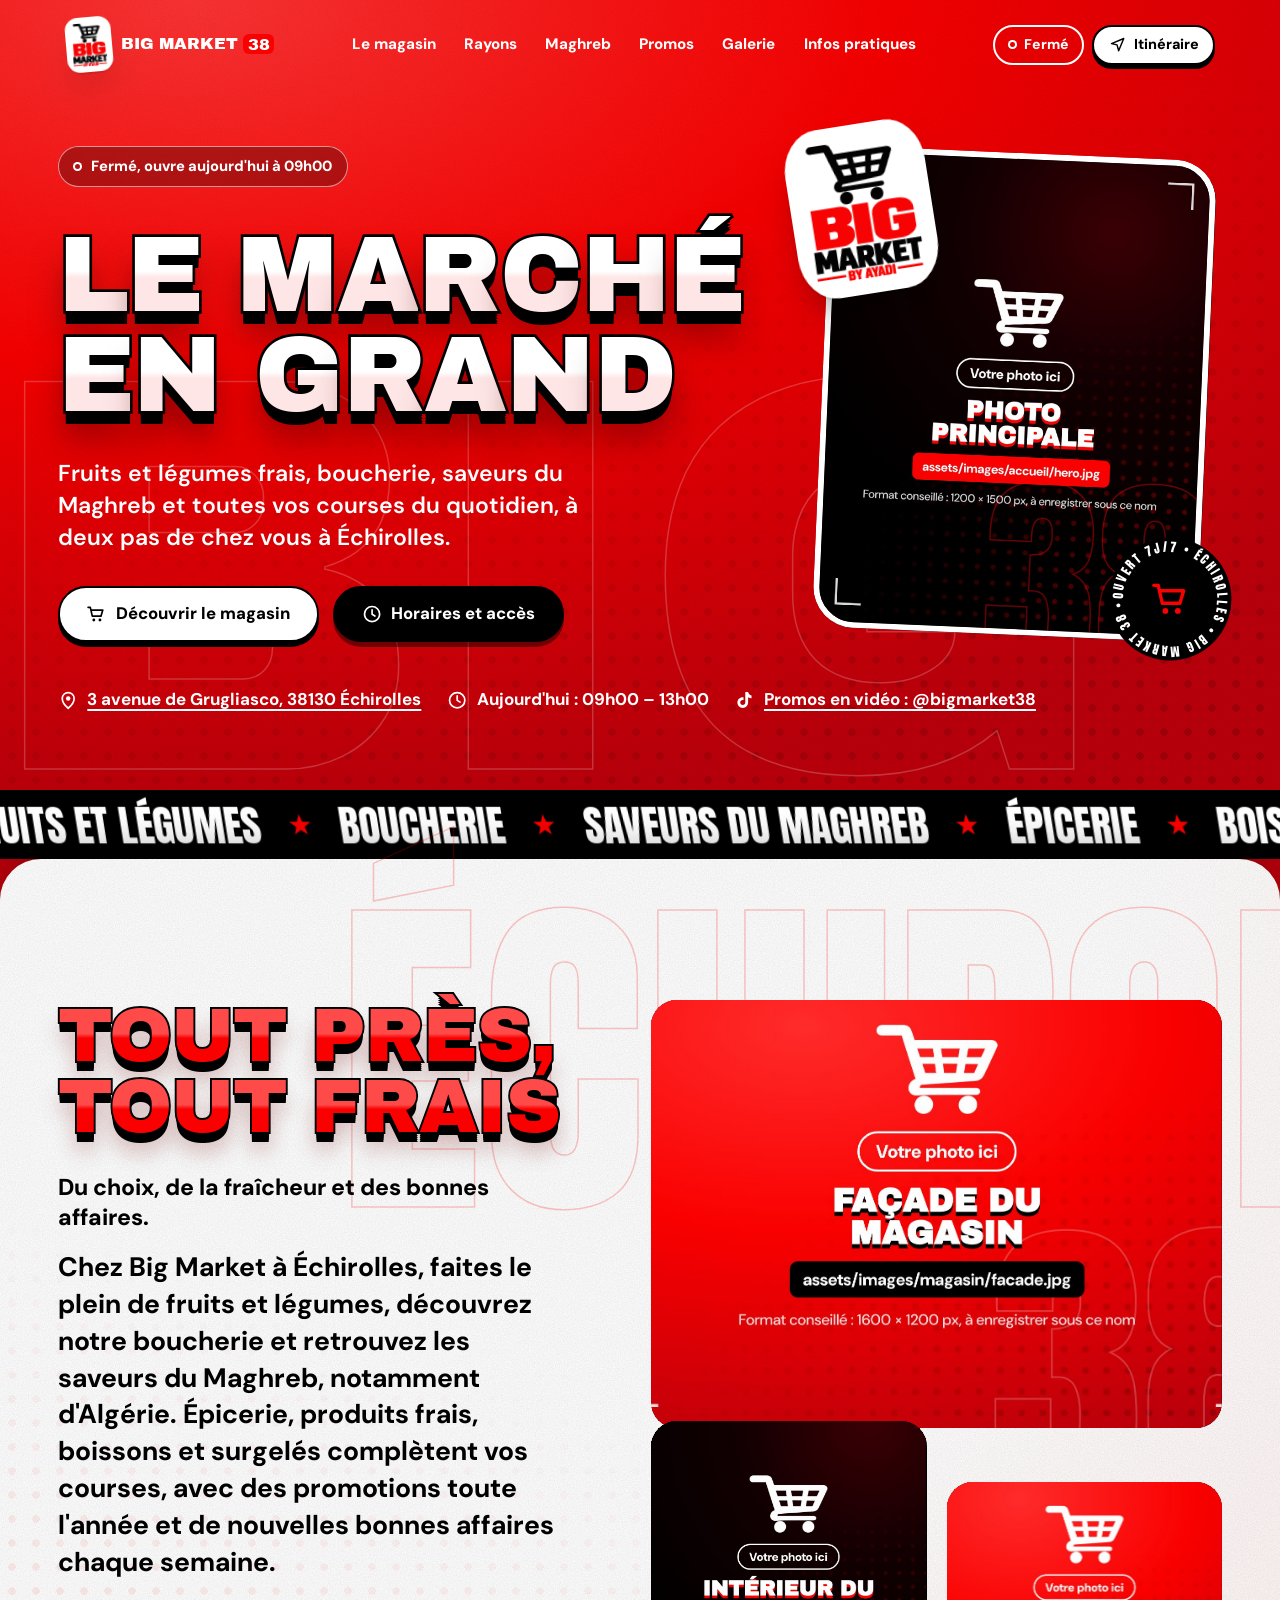
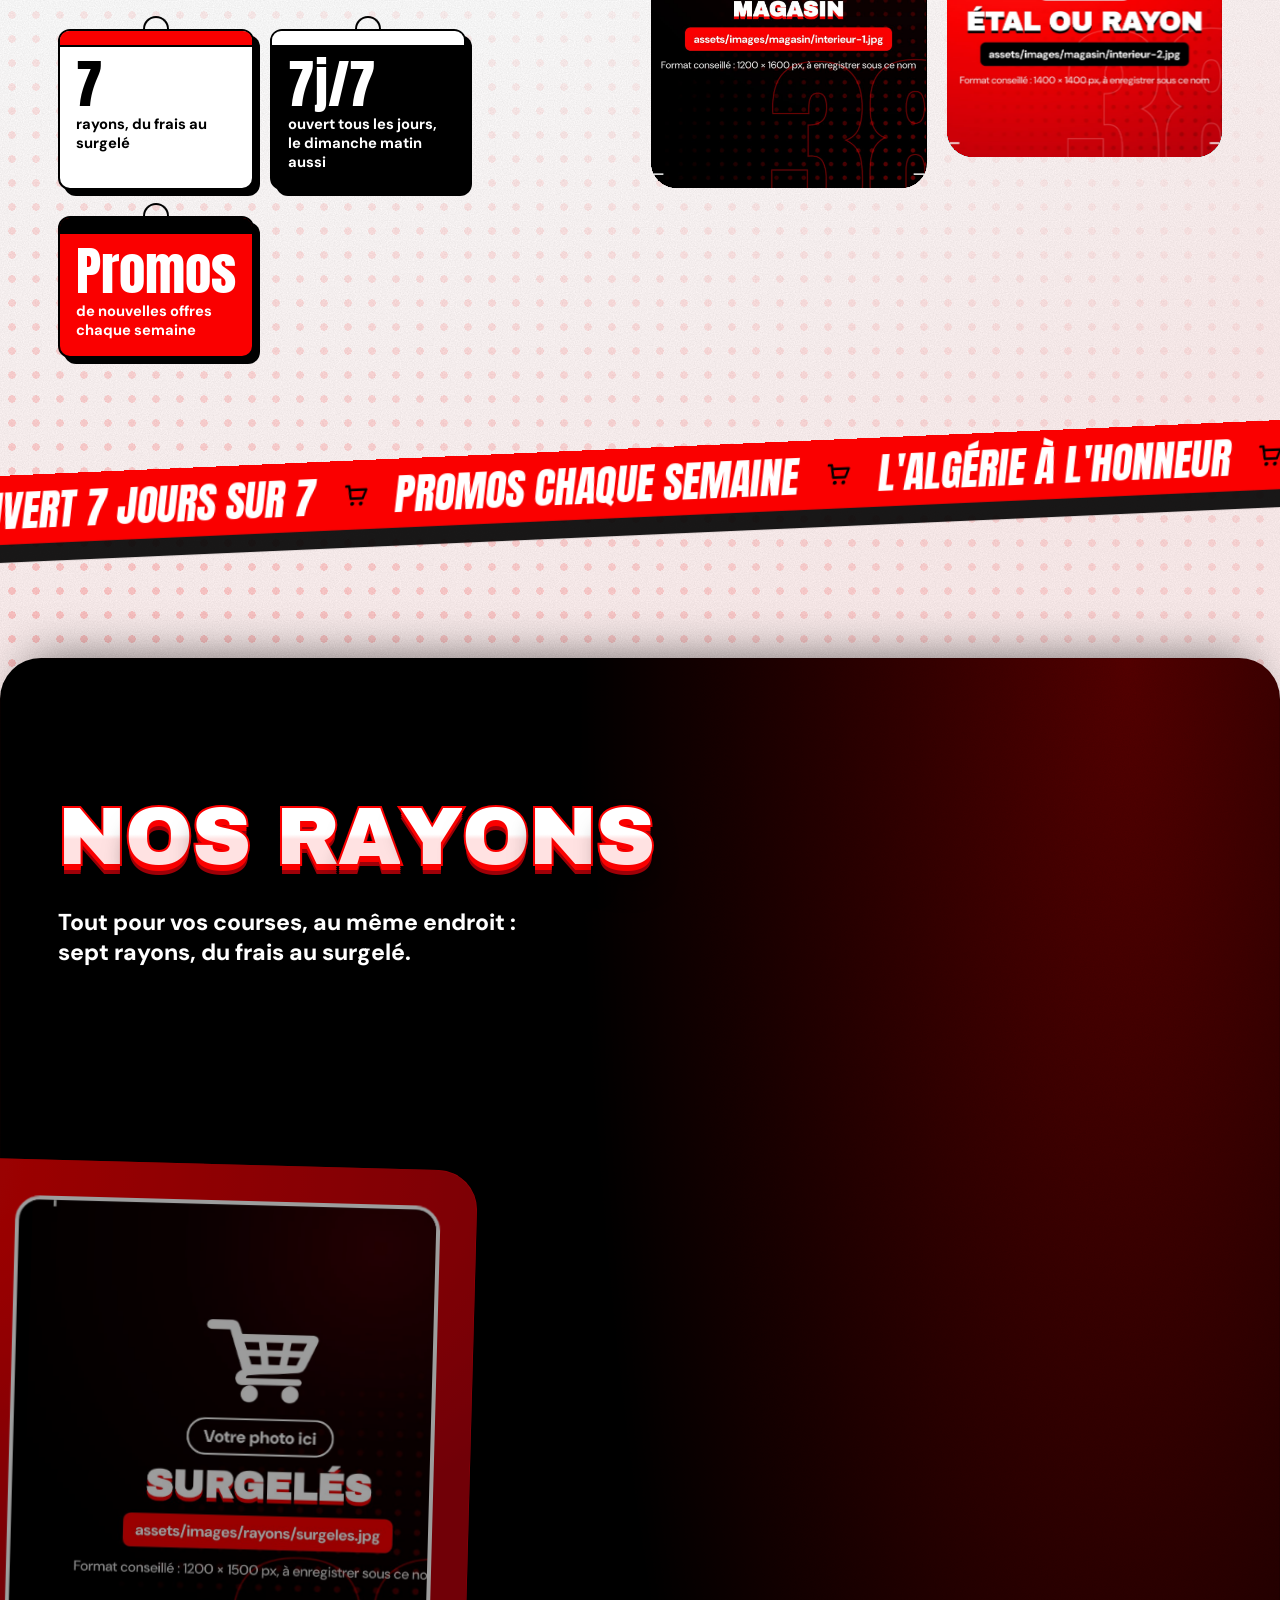
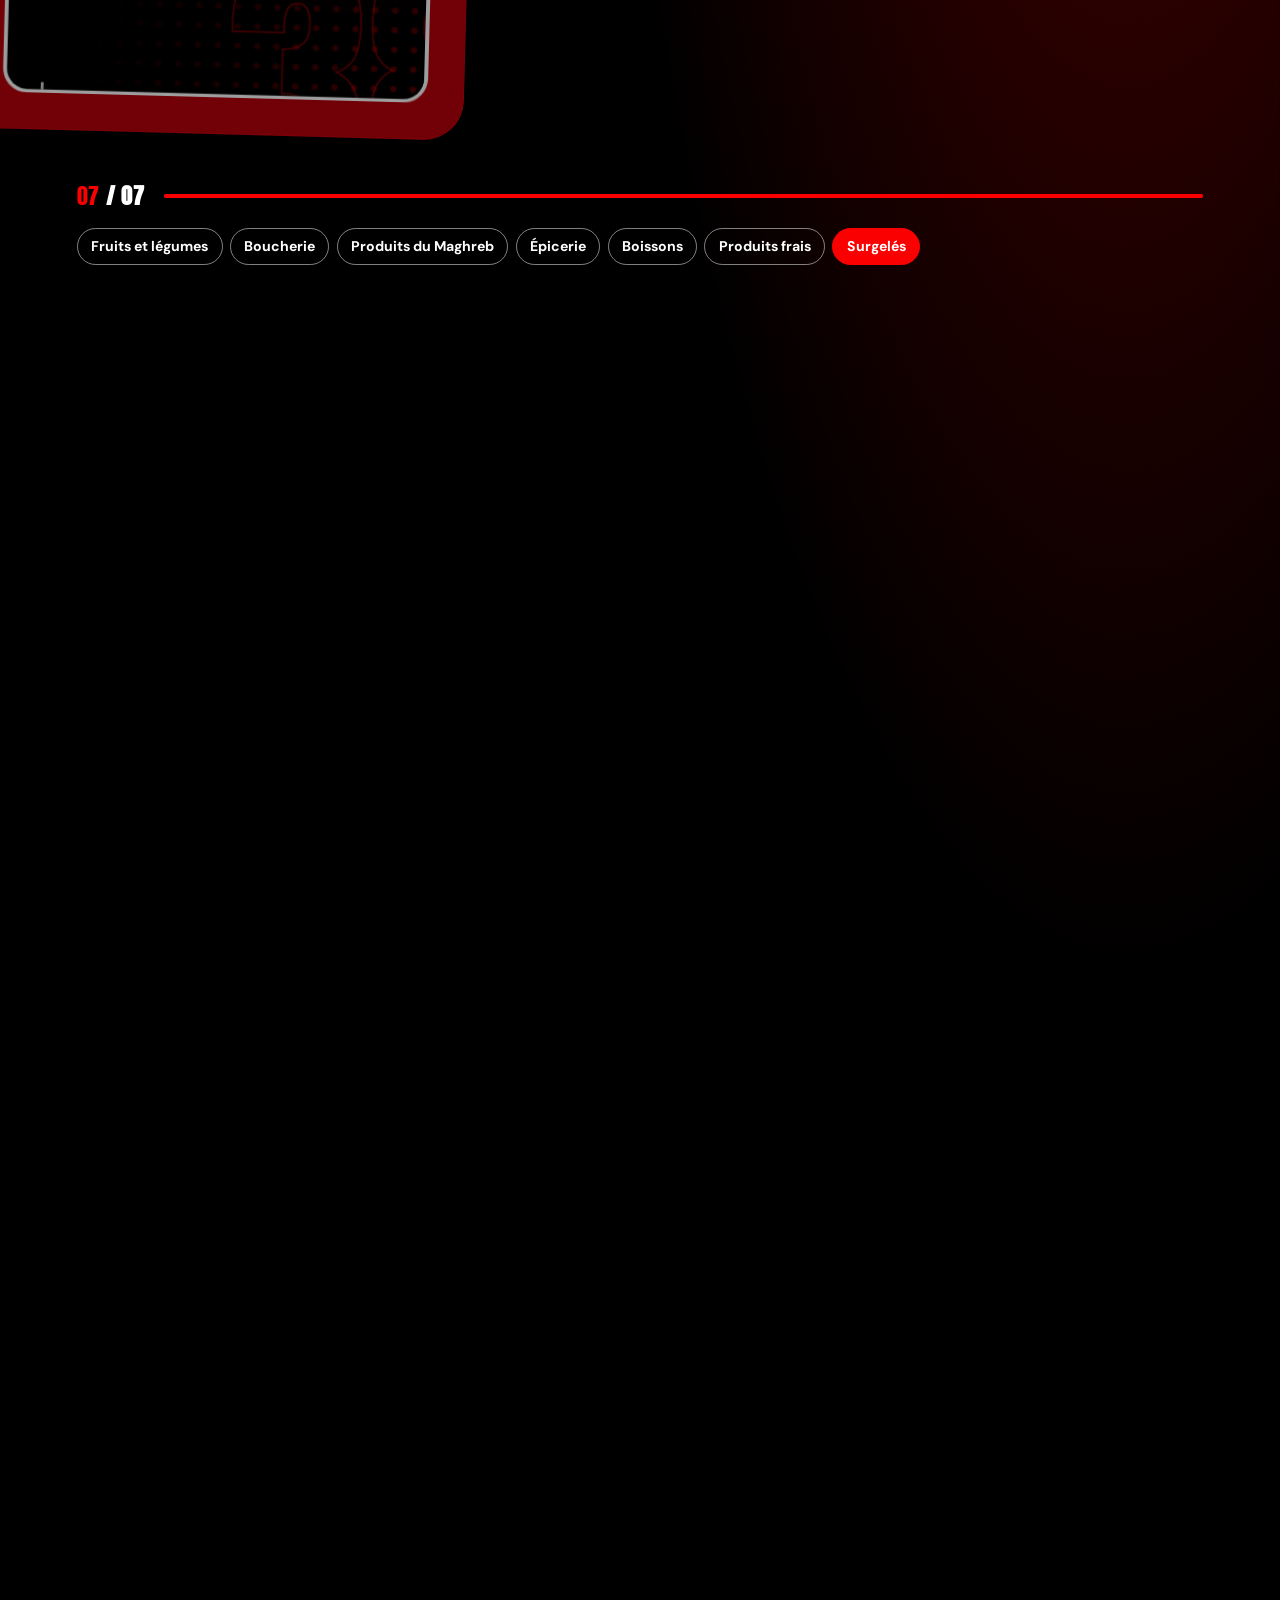
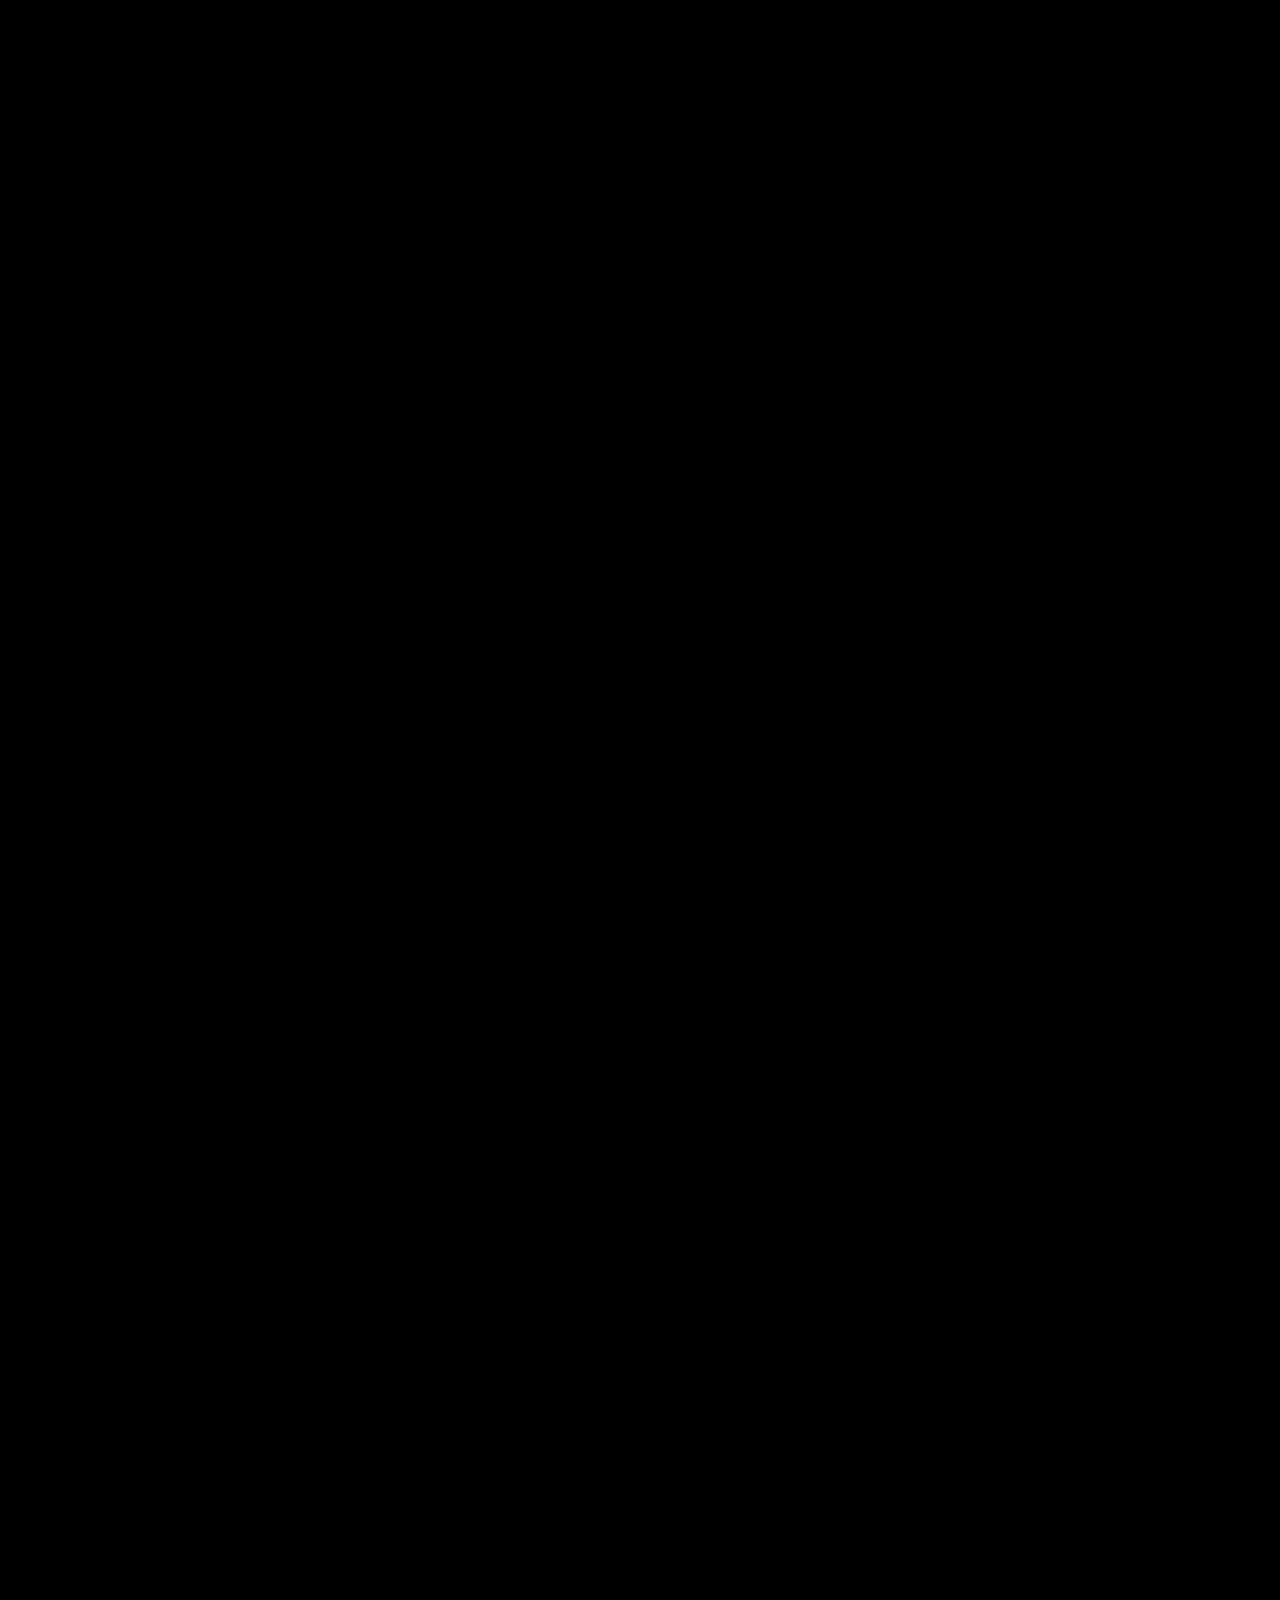
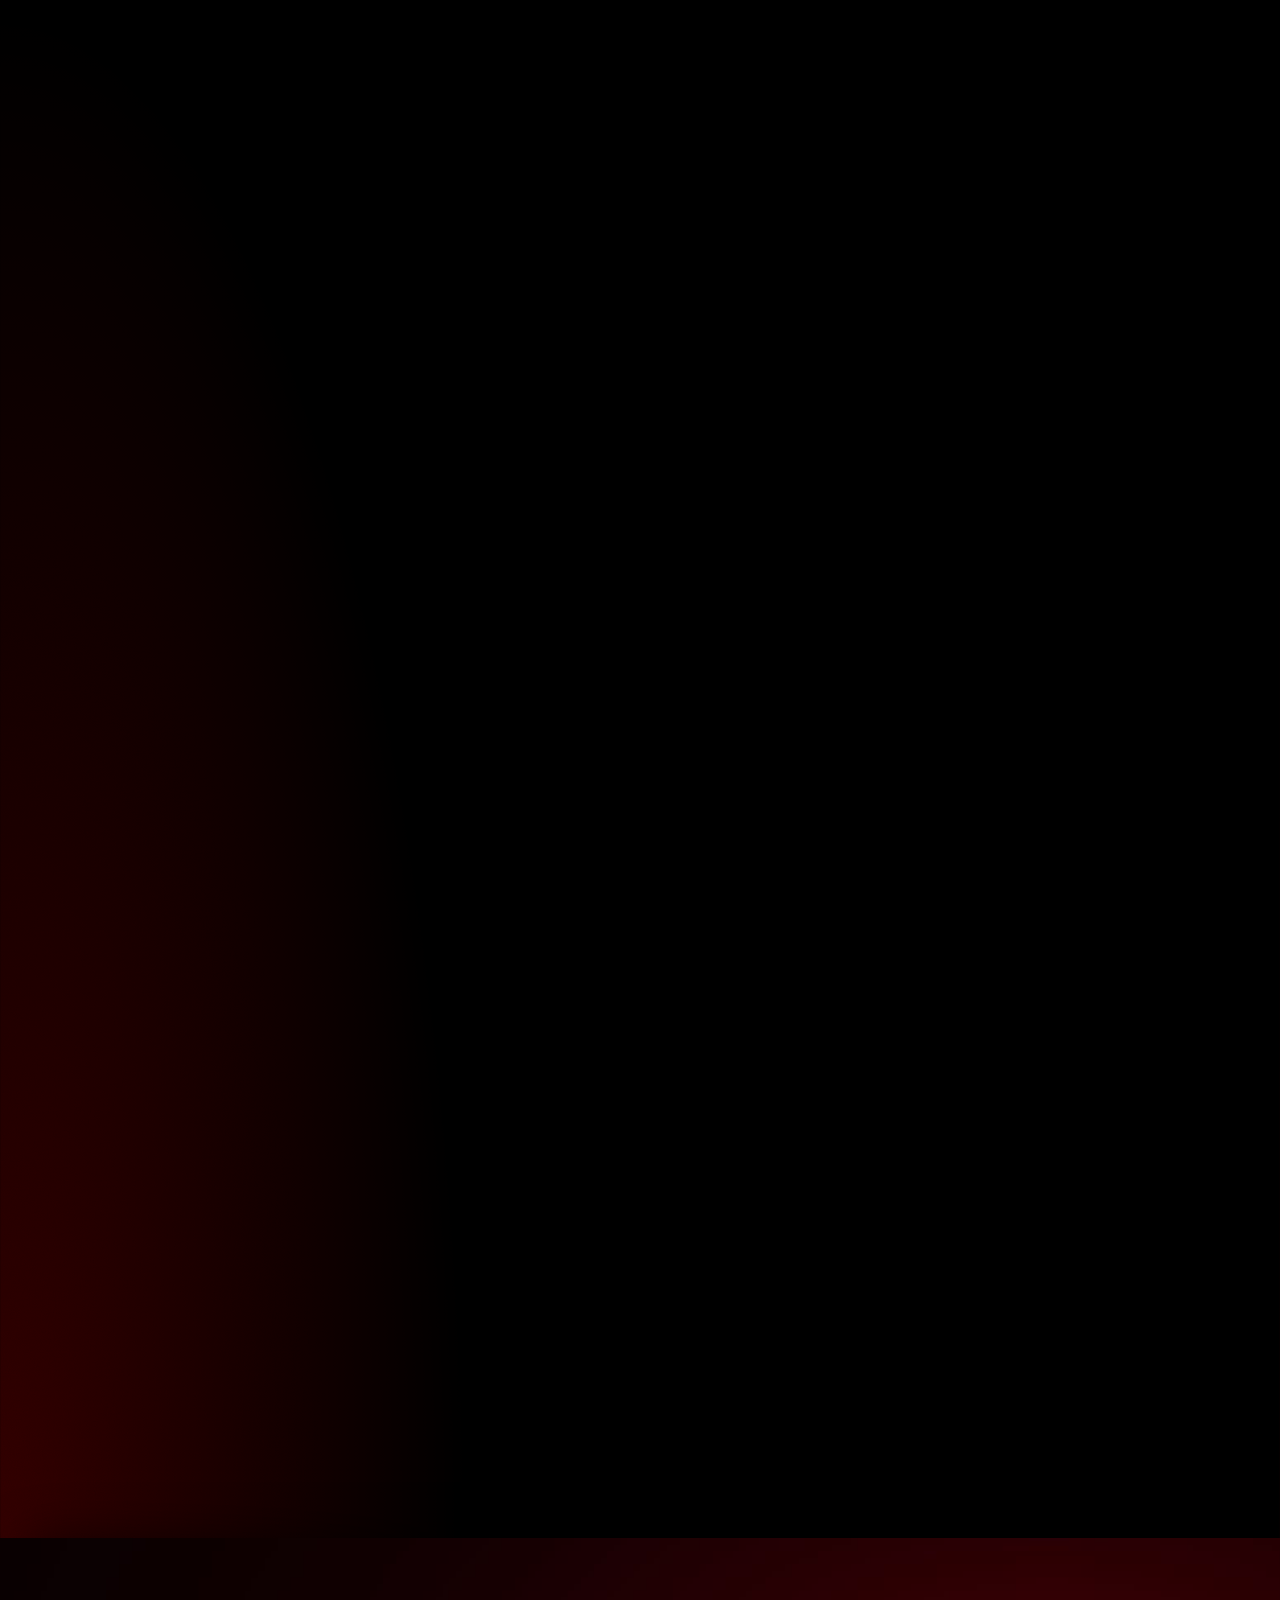
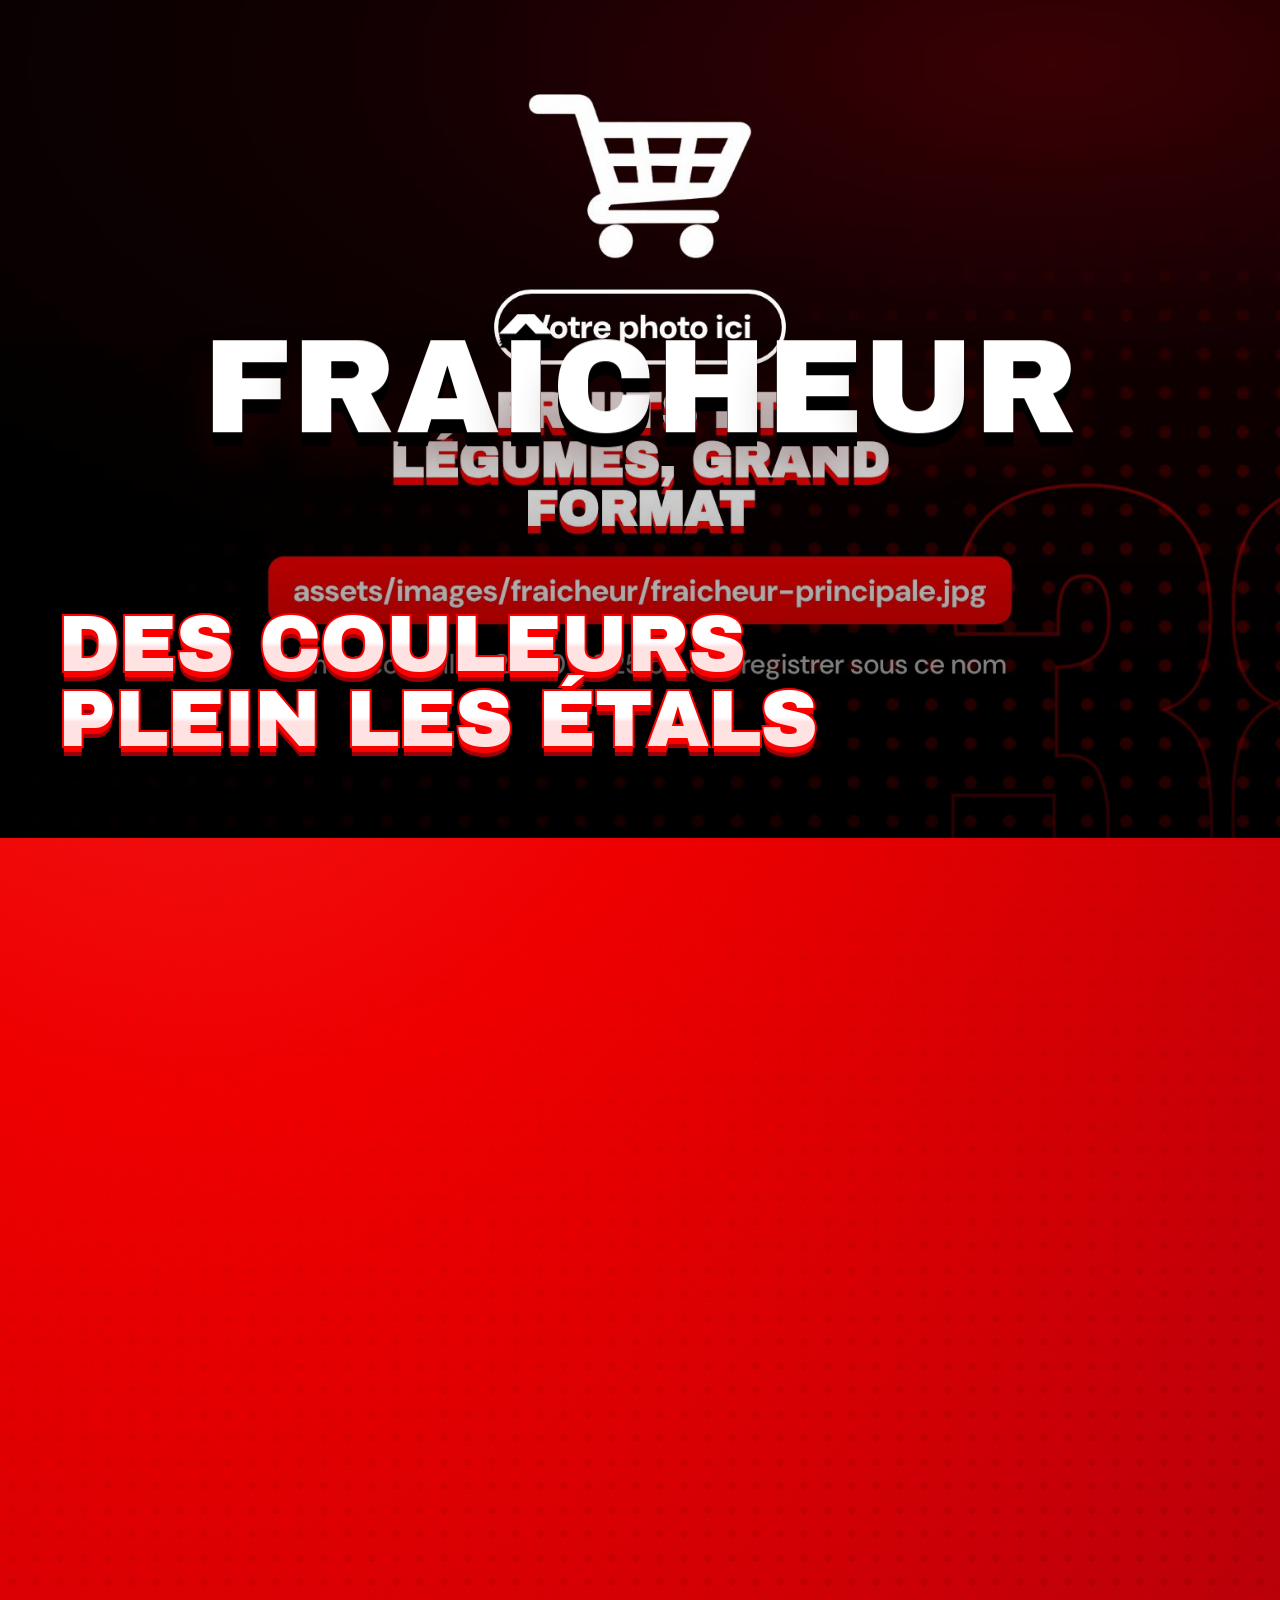
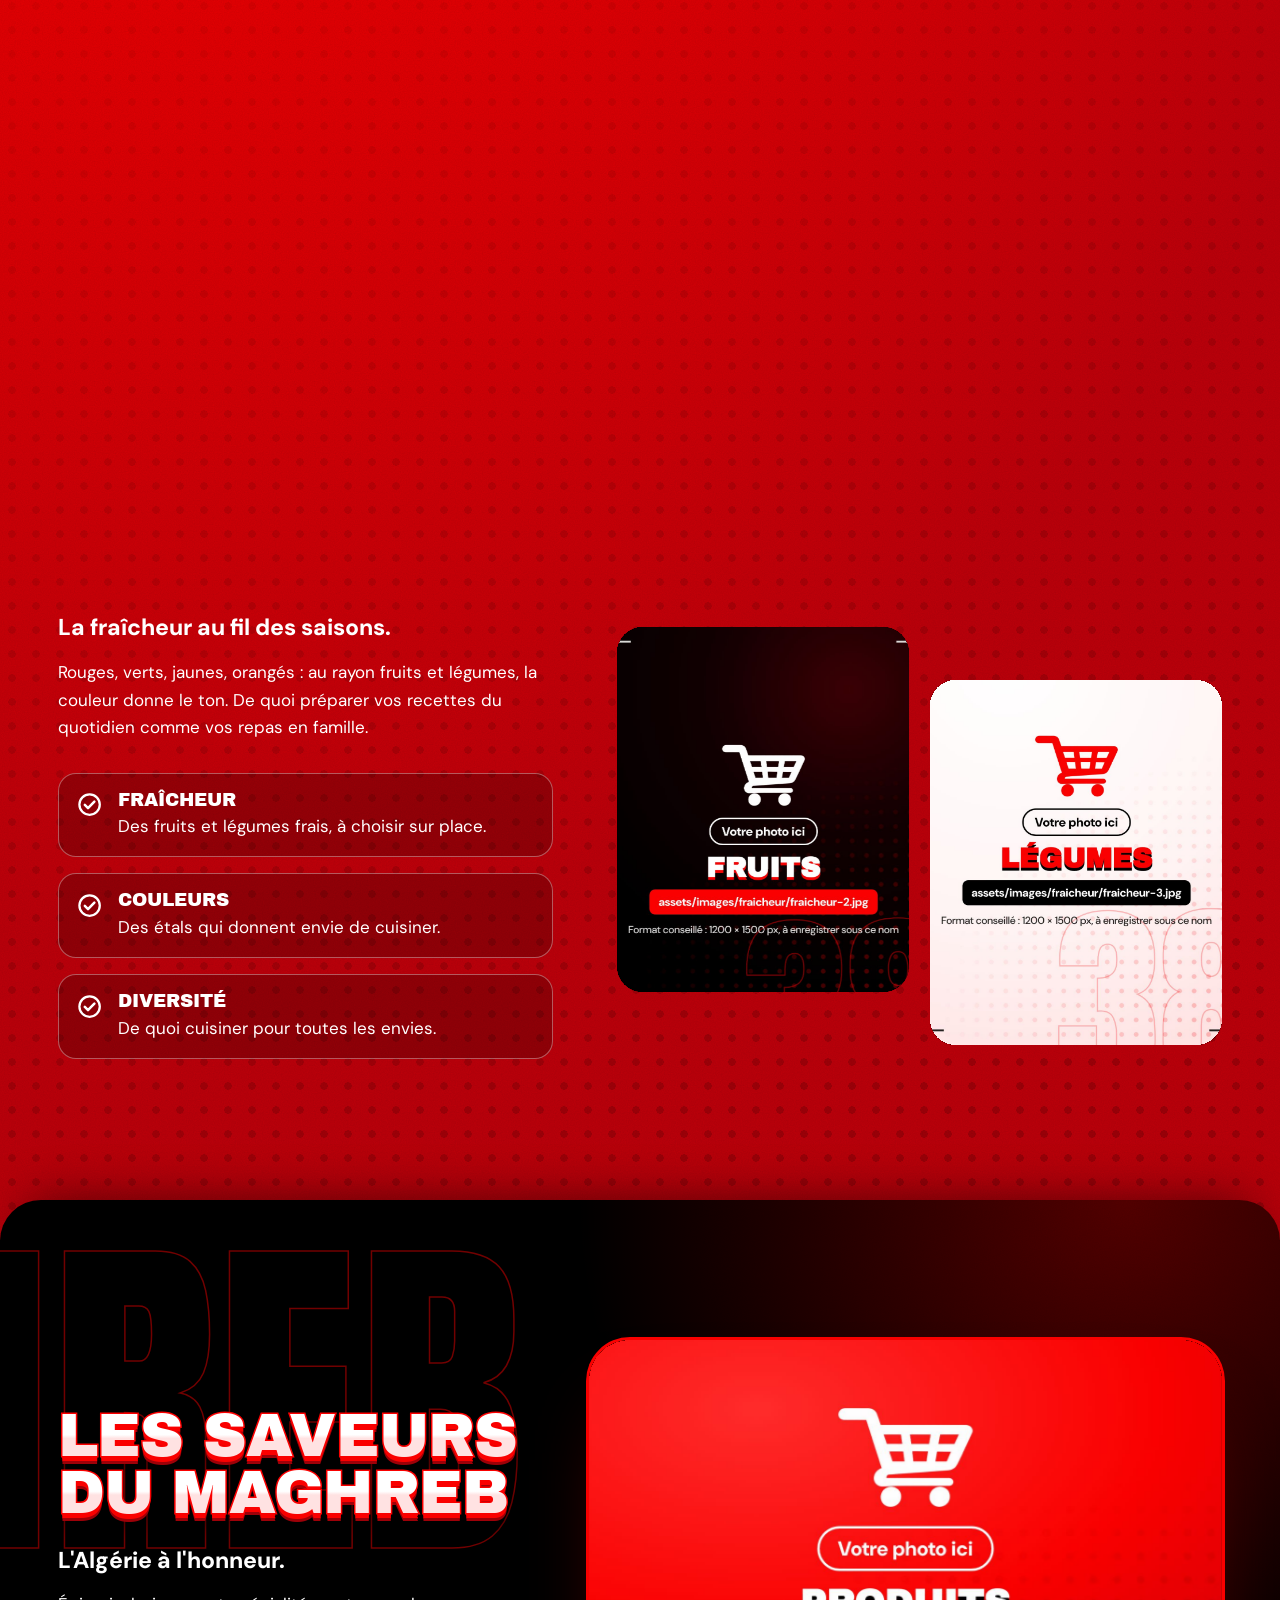
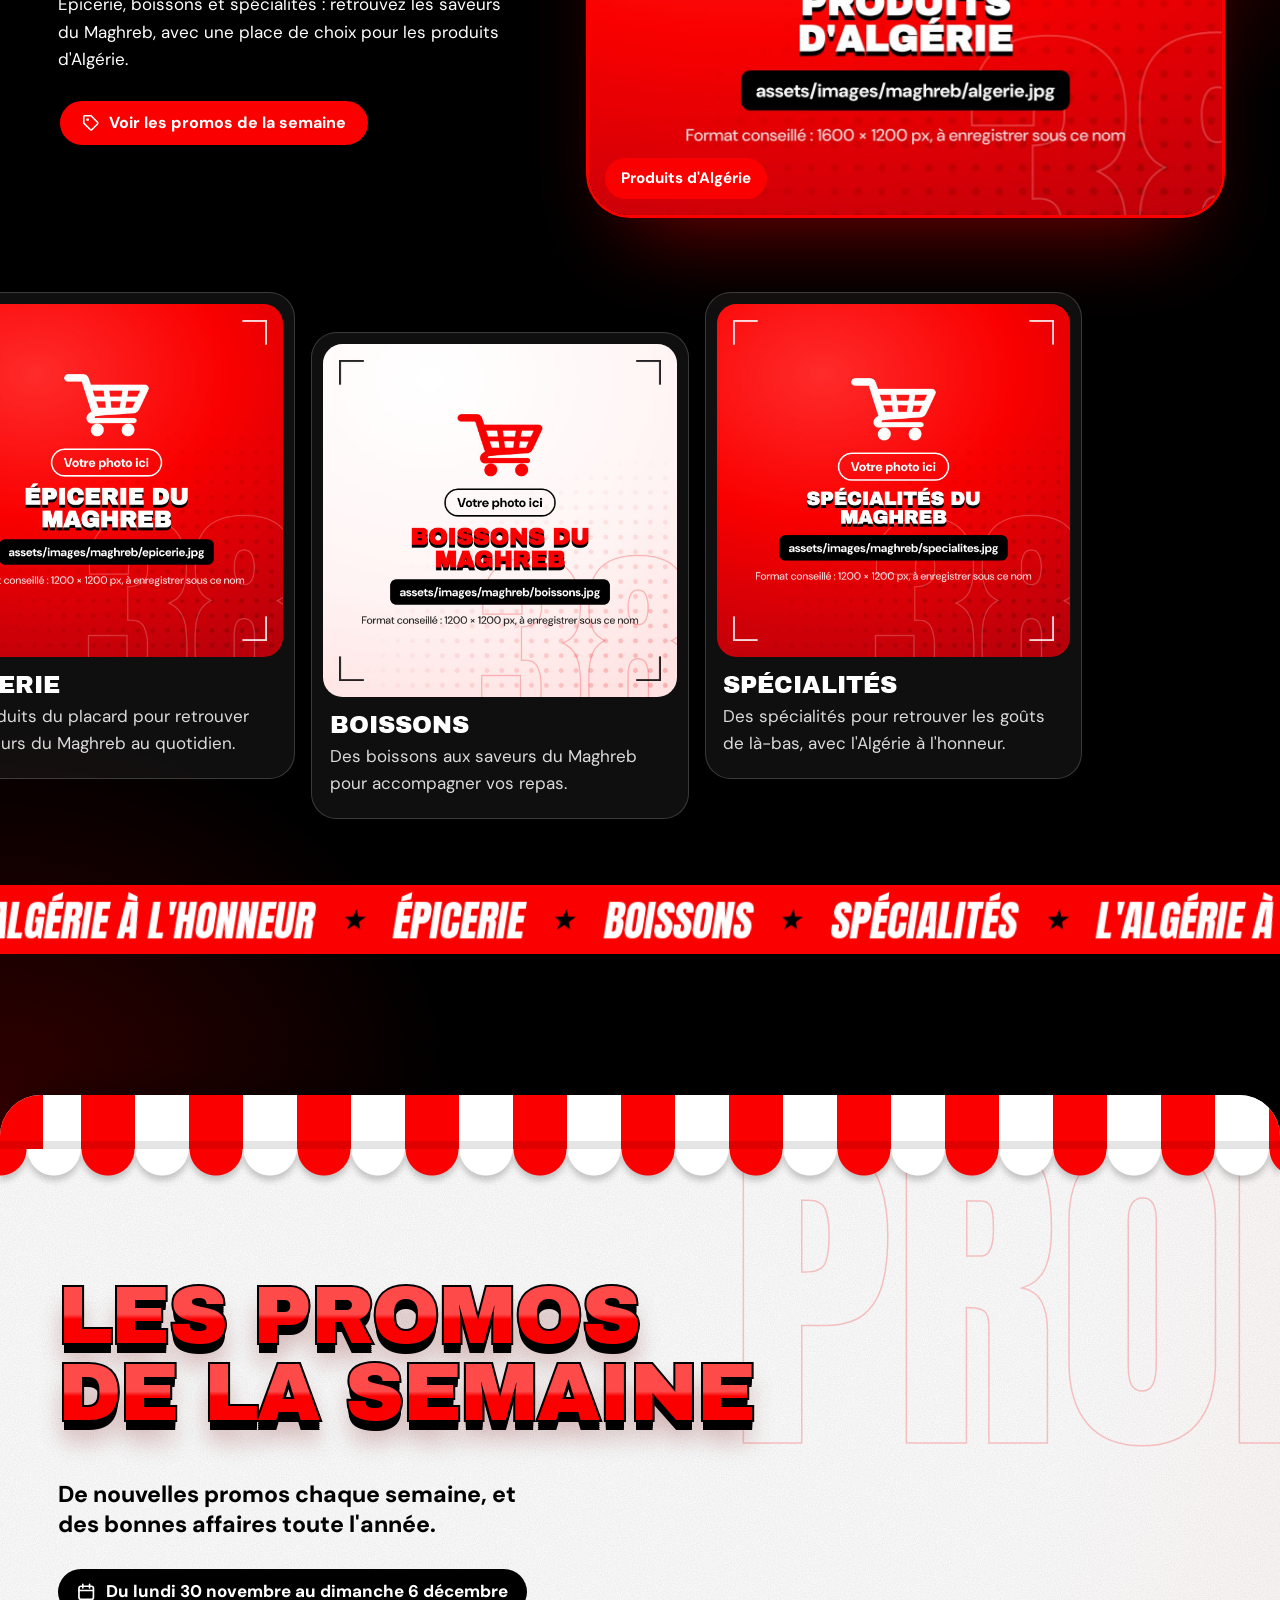
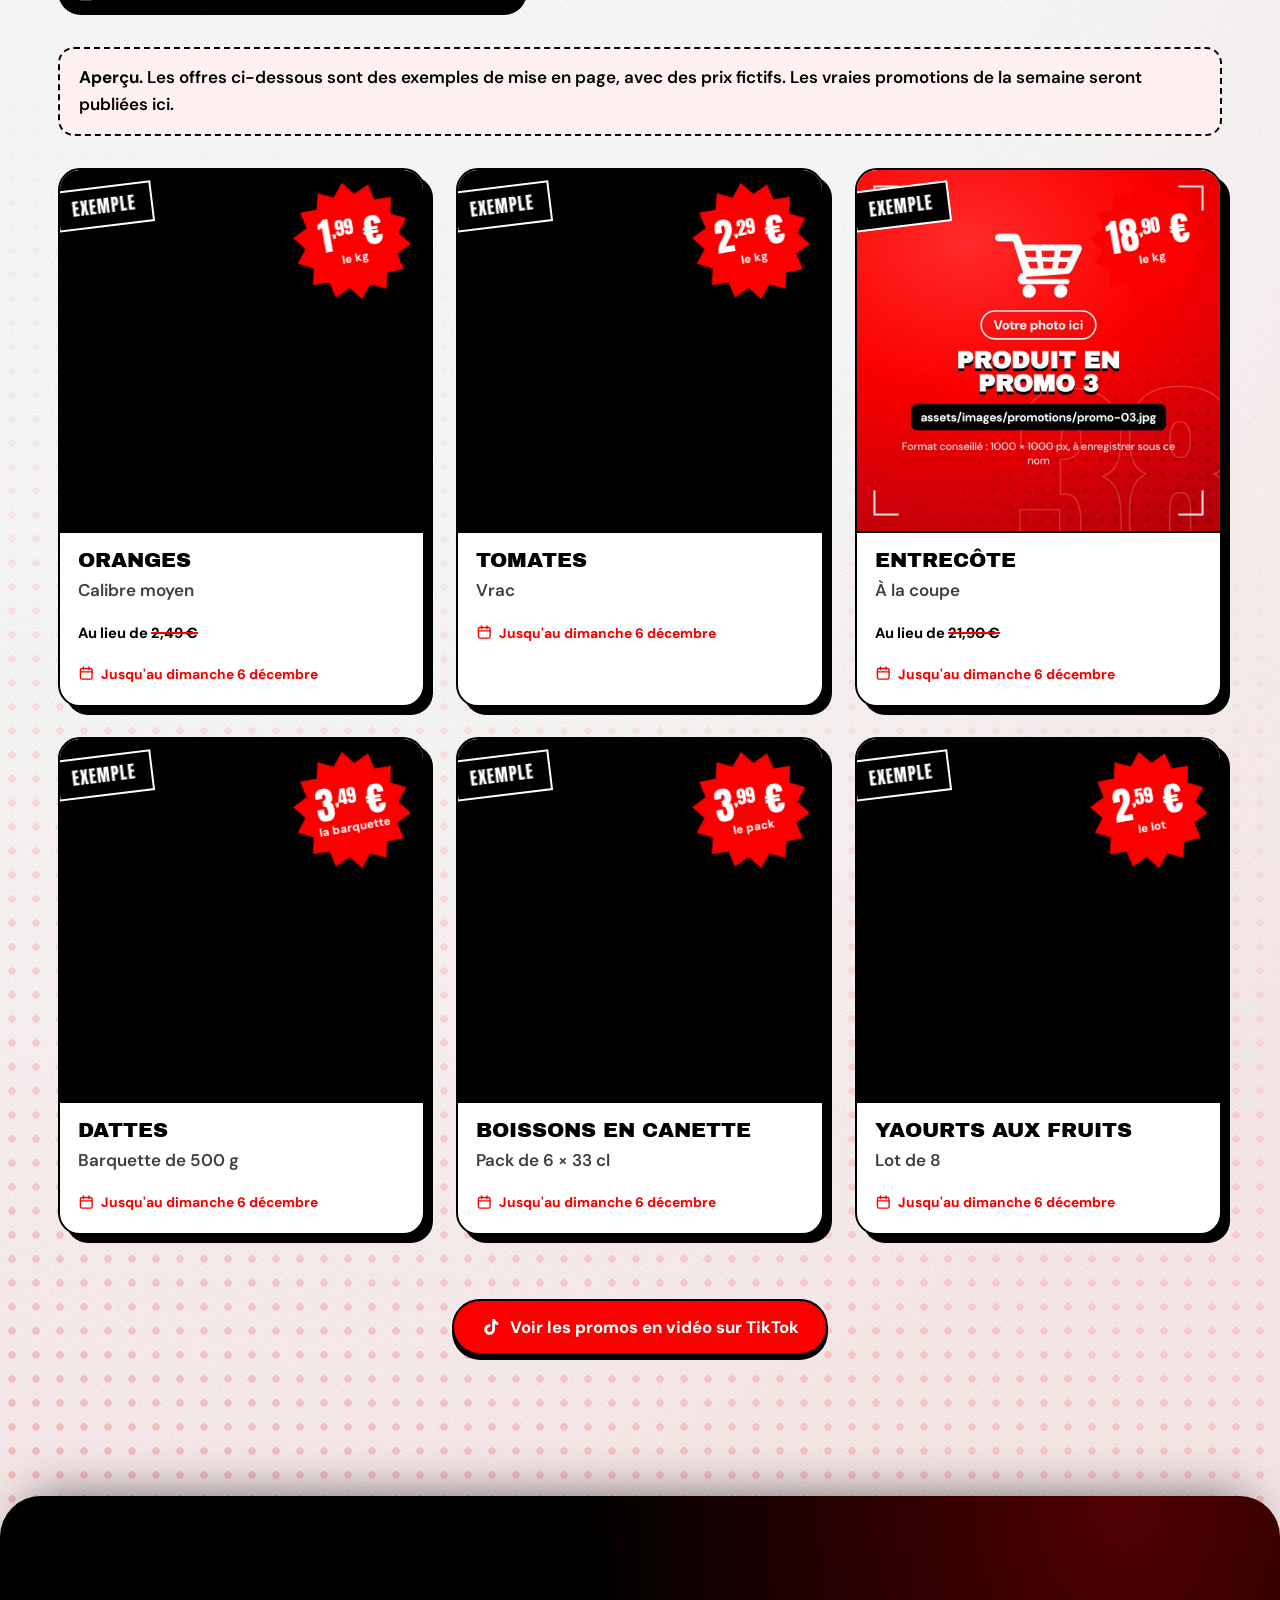
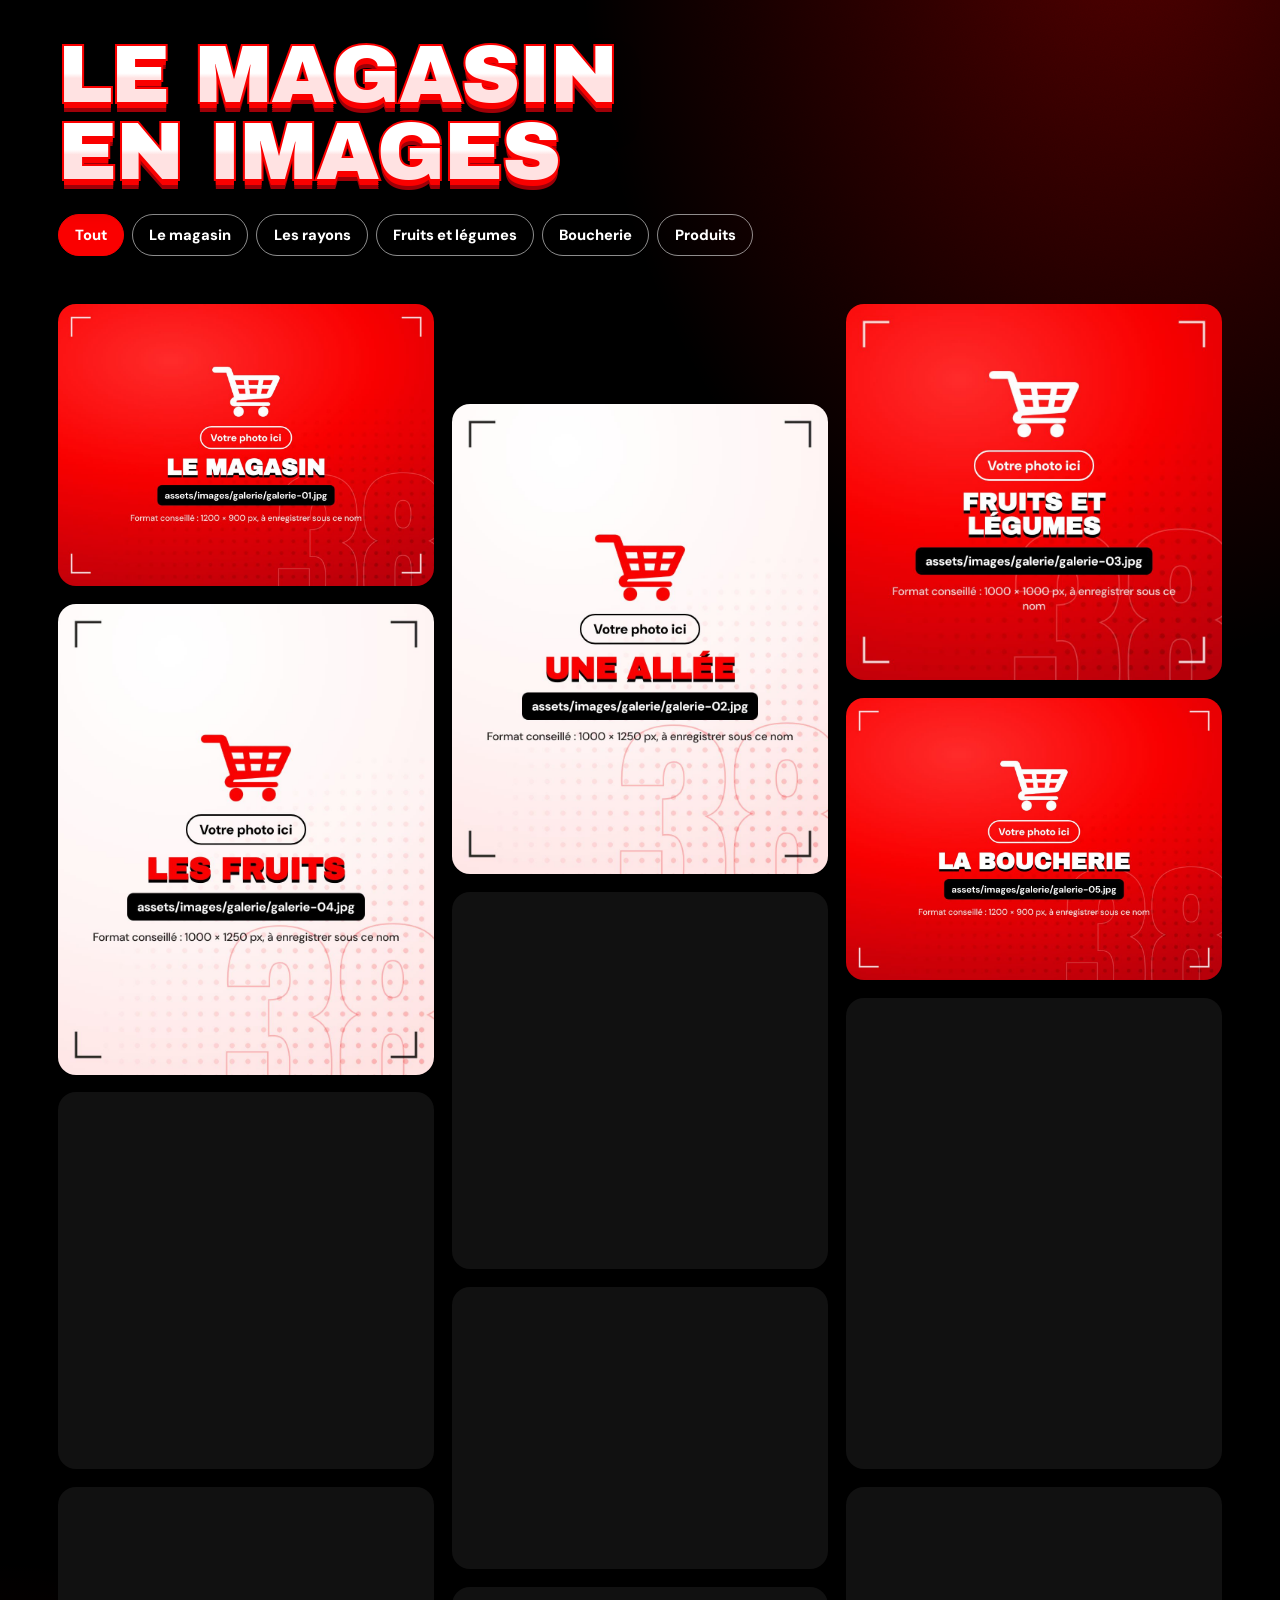
==== commit 95448355: "Add files via upload" ====
--- a/index.html
+++ b/index.html
@@ -22,7 +22,15 @@
   <link rel="preload" href="assets/fonts/dm-sans.woff" as="font" type="font/woff" crossorigin>
   <link rel="preload" href="assets/fonts/anton.woff" as="font" type="font/woff" crossorigin>
   <link rel="stylesheet" href="assets/css/style.css">
-  <script>document.documentElement.className = 'js'; setTimeout(function () { document.documentElement.classList.add('contenu-pret'); }, 3500);</script>
+  <script>
+    (function (h) {
+      h.className = 'js';
+      // Entrée du site (rideau) : 1re visite de la session, sauf si l'appareil demande moins d'animations
+      try { if (!sessionStorage.getItem('bm-intro') && !matchMedia('(prefers-reduced-motion: reduce)').matches) h.classList.add('intro-active'); } catch (e) {}
+      setTimeout(function () { h.classList.add('contenu-pret'); }, 3500);
+      setTimeout(function () { h.classList.remove('intro-active'); }, 7000);   // sécurité si un script ne se charge pas
+    })(document.documentElement);
+  </script>
 
   <!-- 1. Contenu d'origine (modifiable depuis l'espace admin : adresse du site + /admin/) -->
   <script src="assets/js/contenu.js" defer></script>
@@ -64,10 +72,10 @@
   </svg>
 
 
-  <!-- Courte introduction animée (une fois par visite) -->
+  <!-- Entrée du site : le rideau du magasin se lève (une fois par visite, un clic ou une touche la passe) -->
   <div class="intro" aria-hidden="true">
-    <div class="intro__panneau"></div>
-    <span class="autocollant intro__logo"><img src="assets/images/logo/logo.png" alt="" width="600" height="752"></span>
+    <div class="intro__rideau"><span class="intro__lame-finale"></span></div>
+    <span class="autocollant intro__logo"><img src="assets/images/logo/logo.png" alt="" width="600" height="752" fetchpriority="high"></span>
   </div>
 
   <div class="progression" aria-hidden="true"><span></span></div>
@@ -391,6 +399,7 @@
             <div class="carte-adresse__autres">
               <a class="bouton bouton--contour bouton--petit" data-lien="waze" href="https://waze.com/ul?q=3%20avenue%20de%20Grugliasco%2C%2038130%20Echirolles&amp;navigate=yes" target="_blank" rel="noopener">Ouvrir dans Waze</a>
               <a class="bouton bouton--contour bouton--petit" data-lien="plans" href="https://maps.apple.com/?daddr=3%20avenue%20de%20Grugliasco%2C%2038130%20%C3%89chirolles" target="_blank" rel="noopener">Ouvrir dans Plans</a>
+              <a class="bouton bouton--contour bouton--petit" data-lien="fiche" href="https://www.google.com/maps/search/?api=1&amp;query=BIG%20MARKET%2038%2C%203%20avenue%20de%20Grugliasco%2C%2038130%20%C3%89chirolles" target="_blank" rel="noopener">Voir la fiche Google Maps</a>
             </div>
           </article>
 
--- a/assets/css/style.css
+++ b/assets/css/style.css
@@ -120,10 +120,13 @@
 .scene[data-fond="rouge"] .mot-geant { --mot-trait: rgba(255, 255, 255, .28); }
 
 /* ---------- 05. Typographie ---------- */
-.hero__texte, .magasin__texte, .rayons__intro, .fraicheur__legende, .maghreb__texte, .promos__tete, .galerie__tete, .tiktok__texte, .infos__tete { container-type: inline-size; }
+.hero__texte, .magasin__texte, .rayons__intro, .fraicheur__legende, .maghreb__texte, .promos__tete, .galerie__tete, .tiktok__texte, .infos__tete { min-width: 0; }
+/* Taille des grands titres : la ligne la plus longue occupe toute la largeur de sa zone sans la dépasser.
+   --fs-ajuste est calculé en direct par rendu.js (largeur réelle de la zone / --k) ;
+   la formule de repli ne sert que si le JavaScript est désactivé. */
 .titre {
   position: relative; margin: 0 0 .4em; font-family: var(--f-titre); font-weight: 400;
-  font-size: var(--t-titre); font-size: min(var(--t-titre), calc(100cqi / var(--k, 7)));
+  font-size: var(--t-titre); font-size: min(var(--t-titre), var(--fs-ajuste, calc(var(--zone-l, 100vw - 2 * var(--gouttiere)) / var(--k, 7))));
   text-transform: uppercase; line-height: .94; letter-spacing: -.012em; overflow-wrap: normal;
 }
 .titre__ligne { display: block; perspective: 900px; }
@@ -138,7 +141,9 @@
   text-shadow: 0 .025em 0 var(--relief), 0 .05em 0 var(--relief), 0 .075em 0 var(--relief), 0 .1em 0 var(--relief-2), 0 .125em 0 var(--relief-2), 0 .24em .3em var(--ombre);
 }
 .bulle::after, .bulle__l::after {
-  background: linear-gradient(180deg, var(--face-haut) 0%, var(--face-haut) 47%, var(--face-bas) 53%, var(--face-bas) 100%);
+  /* zone de peinture agrandie (accents, cédilles) ; le texte, lui, ne bouge pas */
+  top: -.32em; padding: .32em 0 .22em;
+  background: linear-gradient(180deg, var(--face-haut) 0%, var(--face-haut) 51.5%, var(--face-bas) 55.5%, var(--face-bas) 100%);
   -webkit-background-clip: text; background-clip: text; -webkit-text-fill-color: transparent;
 }
 .bulle.est-decoupe::before, .bulle.est-decoupe::after { content: none; }
@@ -147,7 +152,7 @@
 .titre--blanc { --face-haut: #FFFFFF; --face-bas: #FFE2E2; --relief: var(--rouge); --relief-2: #9E0008; --ombre: rgba(0, 0, 0, .55); }
 .titre--hero, .titre--blanc-noir { --face-haut: #FFFFFF; --face-bas: #FFE6E6; --relief: #000; --relief-2: #000; --ombre: rgba(60, 0, 5, .5); }
 .titre--rouge { --face-haut: #FF4A4A; --face-bas: var(--rouge); --relief: #000; --relief-2: #000; --ombre: rgba(120, 0, 8, .3); }
-.titre--hero { font-size: var(--t-hero); font-size: min(var(--t-hero), calc(100cqi / var(--k, 7))); margin: .35em 0 .3em; }
+.titre--hero { font-size: var(--t-hero); font-size: min(var(--t-hero), var(--fs-ajuste, calc(var(--zone-l, 100vw - 2 * var(--gouttiere)) / var(--k, 7)))); margin: .35em 0 .3em; }
 
 .chapo { font-size: var(--t-lead); font-weight: 800; line-height: 1.3; max-width: 30ch; margin-bottom: 1rem; }
 .sous-titre { font-family: var(--f-titre); text-transform: uppercase; font-size: clamp(1.6rem, 1rem + 2vw, 2.6rem); line-height: 1; margin: 0 0 1.4rem; }
@@ -193,8 +198,10 @@
 
 /* Autocollant (logo sur pastille blanche) */
 .autocollant {
+  /* la marge intérieure suit la taille de la pastille (un pourcentage suivrait la largeur du parent :
+     dans un grand bloc, le logo disparaissait) */
   position: relative; display: inline-grid; place-items: center; overflow: hidden;
-  background: var(--blanc); border-radius: 26%; padding: 9%;
+  width: var(--taille, 120px); background: var(--blanc); border-radius: 26%; padding: calc(var(--taille, 120px) * .09);
   box-shadow: 0 2px 0 rgba(0, 0, 0, .08), 0 22px 40px -16px rgba(0, 0, 0, .55);
 }
 .autocollant img { width: 100%; height: auto; }
@@ -219,7 +226,7 @@
 }
 .entete.est-defile .entete__barre { background: var(--e-fond); -webkit-backdrop-filter: blur(14px) saturate(1.4); backdrop-filter: blur(14px) saturate(1.4); box-shadow: 0 12px 30px -14px rgba(0, 0, 0, .45); }
 .entete__logo { display: flex; align-items: center; gap: .6rem; text-decoration: none; }
-.autocollant--mini { width: 46px; padding: 5px; border-radius: 13px; transform: rotate(-5deg); transition: transform .4s var(--ease-ressort); }
+.autocollant--mini { --taille: 46px; padding: 5px; border-radius: 13px; transform: rotate(-5deg); transition: transform .4s var(--ease-ressort); }
 .entete__logo:hover .autocollant--mini { transform: rotate(4deg) scale(1.06); }
 .entete__nom { font-family: var(--f-titre); text-transform: uppercase; font-size: 1.02rem; line-height: 1; white-space: nowrap; }
 .entete__nom b { font-weight: 400; background: var(--rouge); color: var(--blanc); padding: .1em .28em; border-radius: 6px; }
@@ -268,8 +275,8 @@
 /* ---------- 08. Accueil ---------- */
 .hero { min-height: 100vh; min-height: 100svh; display: flex; flex-direction: column; padding: calc(var(--entete-h) + clamp(.5rem, 2.5vw, 2rem)) 0 0; }
 .hero__mot { top: auto; bottom: 12%; left: -.03em; font-family: var(--f-titre); font-size: clamp(11rem, 44vw, 44rem); line-height: .75; -webkit-text-stroke: 1.5px rgba(255, 255, 255, .2); }
-.hero__contenu { position: relative; z-index: 1; flex: 1; display: flex; flex-direction: column; justify-content: center; gap: clamp(1.8rem, 3.5vw, 3rem); padding-bottom: clamp(1.5rem, 3vw, 2.5rem); transform-origin: 50% 0; }
-.hero__grille { display: grid; gap: clamp(2.5rem, 5vw, 4rem); align-items: center; }
+.hero__contenu { position: relative; z-index: 1; flex: 1 0 auto; display: flex; flex-direction: column; justify-content: center; gap: clamp(1.8rem, 3.5vw, 3rem); padding-bottom: clamp(1.5rem, 3vw, 2.5rem); transform-origin: 50% 0; }
+.hero__grille { display: grid; gap: clamp(2.5rem, 5vw, 4rem); align-items: center; flex-shrink: 0; }
 .statut-live {
   display: inline-flex; align-items: center; gap: .6em; padding: .55em 1em; border-radius: 999px;
   background: rgba(0, 0, 0, .28); border: 1.5px solid rgba(255, 255, 255, .55); font-weight: 800; font-size: .92rem; text-decoration: none;
@@ -282,14 +289,15 @@
   box-shadow: 0 50px 90px -40px rgba(0, 0, 0, .7), 14px 14px 0 rgba(0, 0, 0, .9); transform: rotate(2.5deg);
 }
 .hero__cadre img { width: 100%; height: 100%; object-fit: cover; transform: scale(var(--zoom, 1)); transform-origin: 50% 40%; }
-.autocollant--logo { position: absolute; left: -8%; top: -6%; z-index: 2; width: clamp(104px, 11vw, 160px); transform: rotate(-9deg); }
+.autocollant--logo { position: absolute; left: -8%; top: -6%; z-index: 2; --taille: clamp(104px, 11vw, 160px); transform: rotate(-9deg); }
 .badge-tournant { position: absolute; right: -7%; bottom: -6%; z-index: 2; width: clamp(104px, 10vw, 150px); height: auto; animation: tourne 16s linear infinite; }
 .badge-tournant text { font-family: var(--f-enseigne); font-size: 19px; fill: var(--blanc); }
-.hero__infos { display: flex; flex-wrap: wrap; gap: .7rem 1.6rem; font-weight: 700; }
+.hero__infos { display: flex; flex-wrap: wrap; gap: .7rem 1.6rem; font-weight: 700; flex-shrink: 0; }
 .hero__infos li { display: flex; align-items: center; gap: .55em; }
 .hero__infos a { text-decoration-thickness: 1.5px; text-underline-offset: 4px; }
 @media (min-width: 960px) {
   .hero__grille { grid-template-columns: minmax(0, 1.3fr) minmax(0, .7fr); }
+  .titre--hero { --zone-l: calc((min(100vw - 2 * var(--gouttiere), var(--max)) - clamp(2.5rem, 5vw, 4rem)) * .65); }
   .hero__visuel { width: min(100%, 440px); justify-self: end; margin-right: 4%; }
 }
 
@@ -640,7 +648,7 @@
 .pied__geant .lettre { display: inline-block; transform: translate3d(0, var(--ly, 0%), 0); will-change: transform; }
 .pied__grille { display: grid; gap: 2.2rem; grid-template-columns: 1fr; }
 .pied__marque p { margin-top: 1rem; font-weight: 800; font-size: 1.15rem; max-width: 22ch; }
-.autocollant--pied { width: 130px; transform: rotate(-6deg); }
+.autocollant--pied { --taille: 130px; transform: rotate(-6deg); }
 .pied__col h2 { margin-bottom: .9rem; font-weight: 800; font-size: 1rem; color: var(--rouge); }
 .pied__col ul { display: grid; gap: .45rem; }
 .pied__col a { text-decoration: none; font-weight: 600; transition: color .2s; }
@@ -674,12 +682,53 @@
 .toast { position: fixed; left: 50%; bottom: calc(96px + env(safe-area-inset-bottom)); z-index: 80; padding: .8rem 1.3rem; border-radius: 999px; background: var(--noir); color: var(--blanc); font-weight: 800; box-shadow: 0 0 0 2px var(--blanc); opacity: 0; transform: translate(-50%, 20px); pointer-events: none; transition: opacity .35s, transform .35s var(--ease); }
 .toast.est-visible { opacity: 1; transform: translate(-50%, 0); }
 
+/* Entrée du site : rideau métallique du magasin (lames noires, lame finale rouge), logo collé dessus.
+   Le rideau se déverrouille puis remonte, le logo file à sa place dans l'en-tête et l'accueil s'anime dessous. */
 .intro { display: none; }
-.intro-active .intro { position: fixed; inset: 0; z-index: 120; display: grid; place-items: center; pointer-events: none; }
-.intro__panneau { position: absolute; inset: 0; background: var(--rouge); transform-origin: 50% 0; transition: transform .7s var(--ease-rideau); }
-.intro__logo { position: relative; width: 150px; animation: intro-logo .6s var(--ease-ressort) both; transition: transform .6s var(--ease-rideau), opacity .4s; }
-.intro-fin .intro__panneau { transform: scaleY(0); }
-.intro-fin .intro__logo { transform: translateY(-45vh) scale(.5); opacity: 0; }
+.intro-active .intro {
+  position: fixed; inset: 0; z-index: 120; display: grid; place-items: center; overflow: hidden; cursor: pointer;
+  animation: intro-secours .4s 7s both;   /* sécurité : jamais bloqué sur le rideau */
+}
+.intro__rideau {
+  position: absolute; inset: -60px 0 0; will-change: transform;   /* dépasse en haut : l'à-coup du déverrouillage ne découvre rien */
+  background:
+    linear-gradient(180deg, rgba(0, 0, 0, .6) 0%, transparent 24%, transparent 72%, rgba(0, 0, 0, .55) 100%),
+    repeating-linear-gradient(180deg, #232323 0 1px, #0c0c0c 1px 4px, #050505 4px 20px, #000 20px 31px, #000 31px 33px, #171717 33px 34px, #000 34px 38px);
+  box-shadow: 0 40px 70px rgba(0, 0, 0, .55);
+}
+.intro__rideau::after {   /* reflet de lumière qui glisse sur le métal */
+  content: ""; position: absolute; inset: 0; pointer-events: none;
+  background: linear-gradient(100deg, transparent 30%, rgba(255, 255, 255, .075) 46%, rgba(255, 255, 255, .02) 54%, transparent 66%);
+  transform: translateX(-70%); animation: intro-reflet 1.7s var(--ease) .2s both;
+}
+.intro__lame-finale {
+  position: absolute; left: 0; right: 0; bottom: 0; height: clamp(22px, 2.6vw, 30px);
+  background: linear-gradient(180deg, var(--rouge-clair) 0%, var(--rouge) 35%, var(--rouge-fonce) 100%);
+  box-shadow: 0 -3px 0 rgba(0, 0, 0, .9), inset 0 1px 0 rgba(255, 255, 255, .35);
+}
+.intro__lame-finale::before {   /* poignée */
+  content: ""; position: absolute; left: 50%; top: 50%; width: clamp(64px, 7vw, 96px); height: 8px; border-radius: 6px;
+  transform: translate(-50%, -50%); background: var(--noir); box-shadow: inset 0 -1px 0 rgba(255, 255, 255, .22);
+}
+.intro__logo {
+  position: relative; z-index: 2; --taille: clamp(128px, 15vw, 196px); transform: rotate(-6deg);
+  box-shadow: 0 3px 0 rgba(0, 0, 0, .12), 0 30px 60px -18px rgba(0, 0, 0, .9);
+  animation: intro-colle .6s cubic-bezier(.2, .9, .25, 1.2) .1s both;
+}
+/* Pendant le rideau, l'en-tête attend : il apparaît quand le logo arrive à sa place */
+.entete__nom, .entete__nav, .entete__actions, .progression { transition: opacity .6s var(--ease), transform .7s var(--ease); }
+.intro-active:not(.intro-pose) :is(.entete__nom, .entete__nav, .entete__actions, .progression) { opacity: 0; transform: translate3d(0, -14px, 0); }
+.intro-active:not(.intro-pose) .entete__logo .autocollant--mini { visibility: hidden; }
+.intro-pose .intro__logo { visibility: hidden; }
+.intro-fin .intro { pointer-events: none; cursor: auto; }   /* dès que le rideau monte, la page est cliquable */
+.intro-active .hero .ruban { transform: none; transition: none; }   /* le bandeau est déjà en place quand le rideau le découvre */
+@keyframes intro-colle {
+  0% { opacity: 0; transform: translate3d(0, -10px, 0) scale(1.6) rotate(-18deg); }
+  55% { opacity: 1; }
+  100% { opacity: 1; transform: rotate(-6deg); }
+}
+@keyframes intro-reflet { to { transform: translateX(70%); } }
+@keyframes intro-secours { to { opacity: 0; visibility: hidden; pointer-events: none; } }
 
 /* ---------- Contenu modifiable depuis l'espace admin ---------- */
 [data-txt][hidden], [data-photo][hidden] { display: none !important; }
@@ -739,7 +788,6 @@
 @keyframes rebond { 0% { transform: translateY(-120px) rotate(-45deg); opacity: 0; } 60% { transform: translateY(8px) rotate(-45deg); opacity: 1; } 100% { transform: translateY(0) rotate(-45deg); } }
 @keyframes apparition { from { opacity: 0; transform: scale(.96); } to { opacity: 1; transform: none; } }
 @keyframes vignette-entree { from { opacity: 0; transform: translateY(30px) scale(.96); } to { opacity: 1; transform: none; } }
-@keyframes intro-logo { from { transform: scale(.3) rotate(-25deg); opacity: 0; } to { transform: none; opacity: 1; } }
 
 /* Mouvement réduit : tout reste lisible, sans animation */
 @media (prefers-reduced-motion: reduce) {
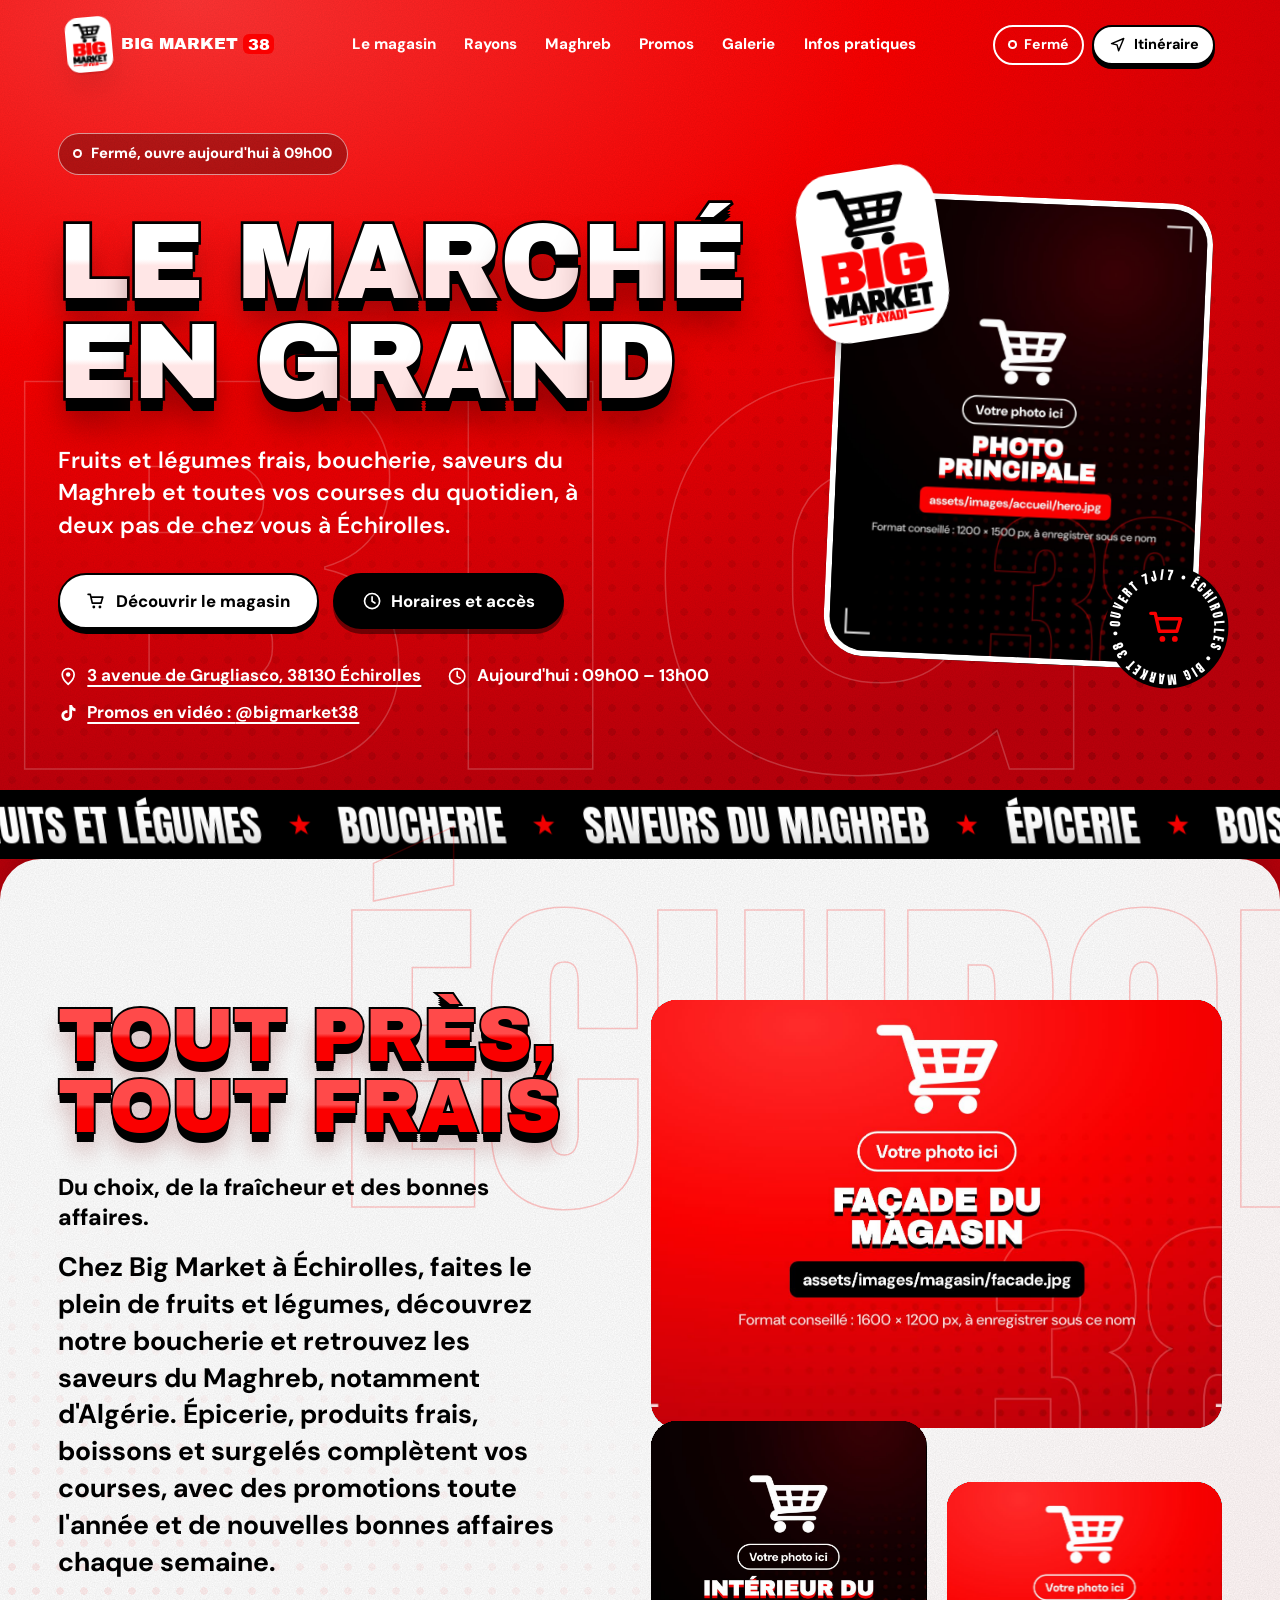
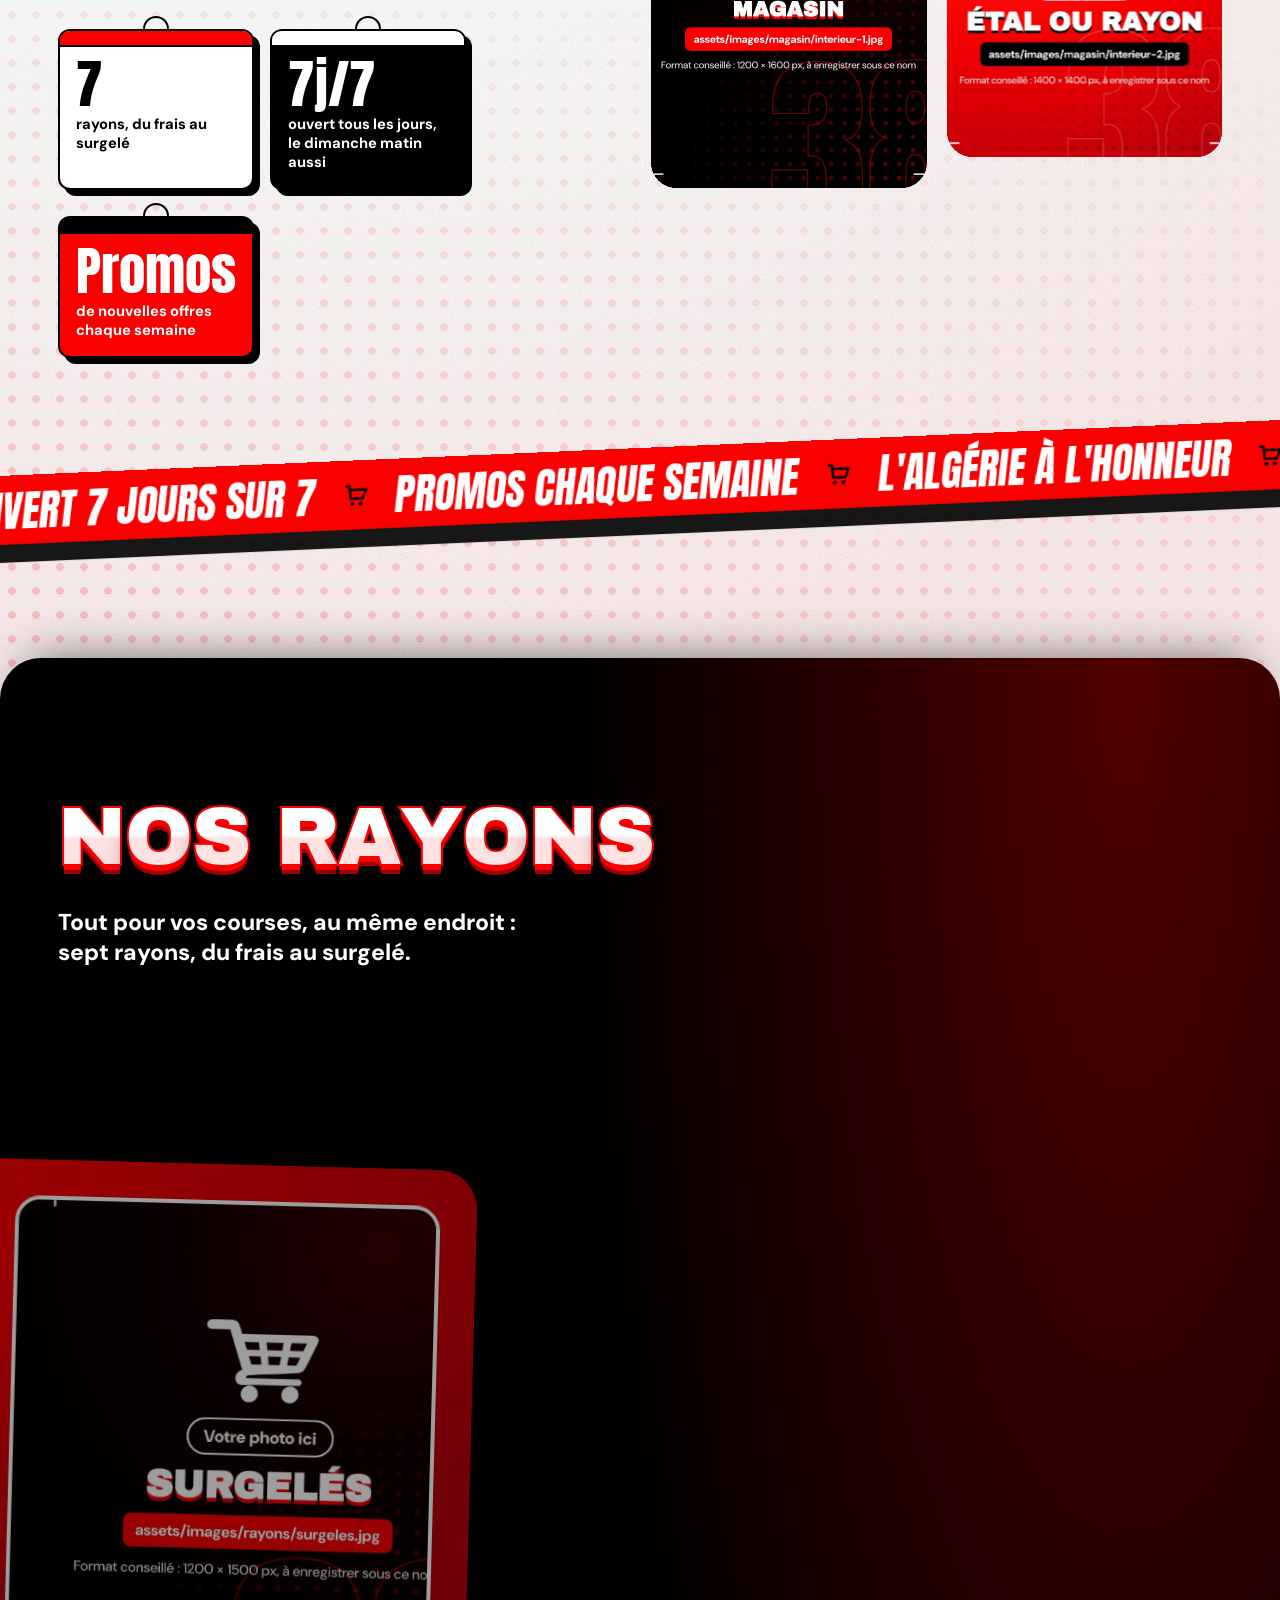
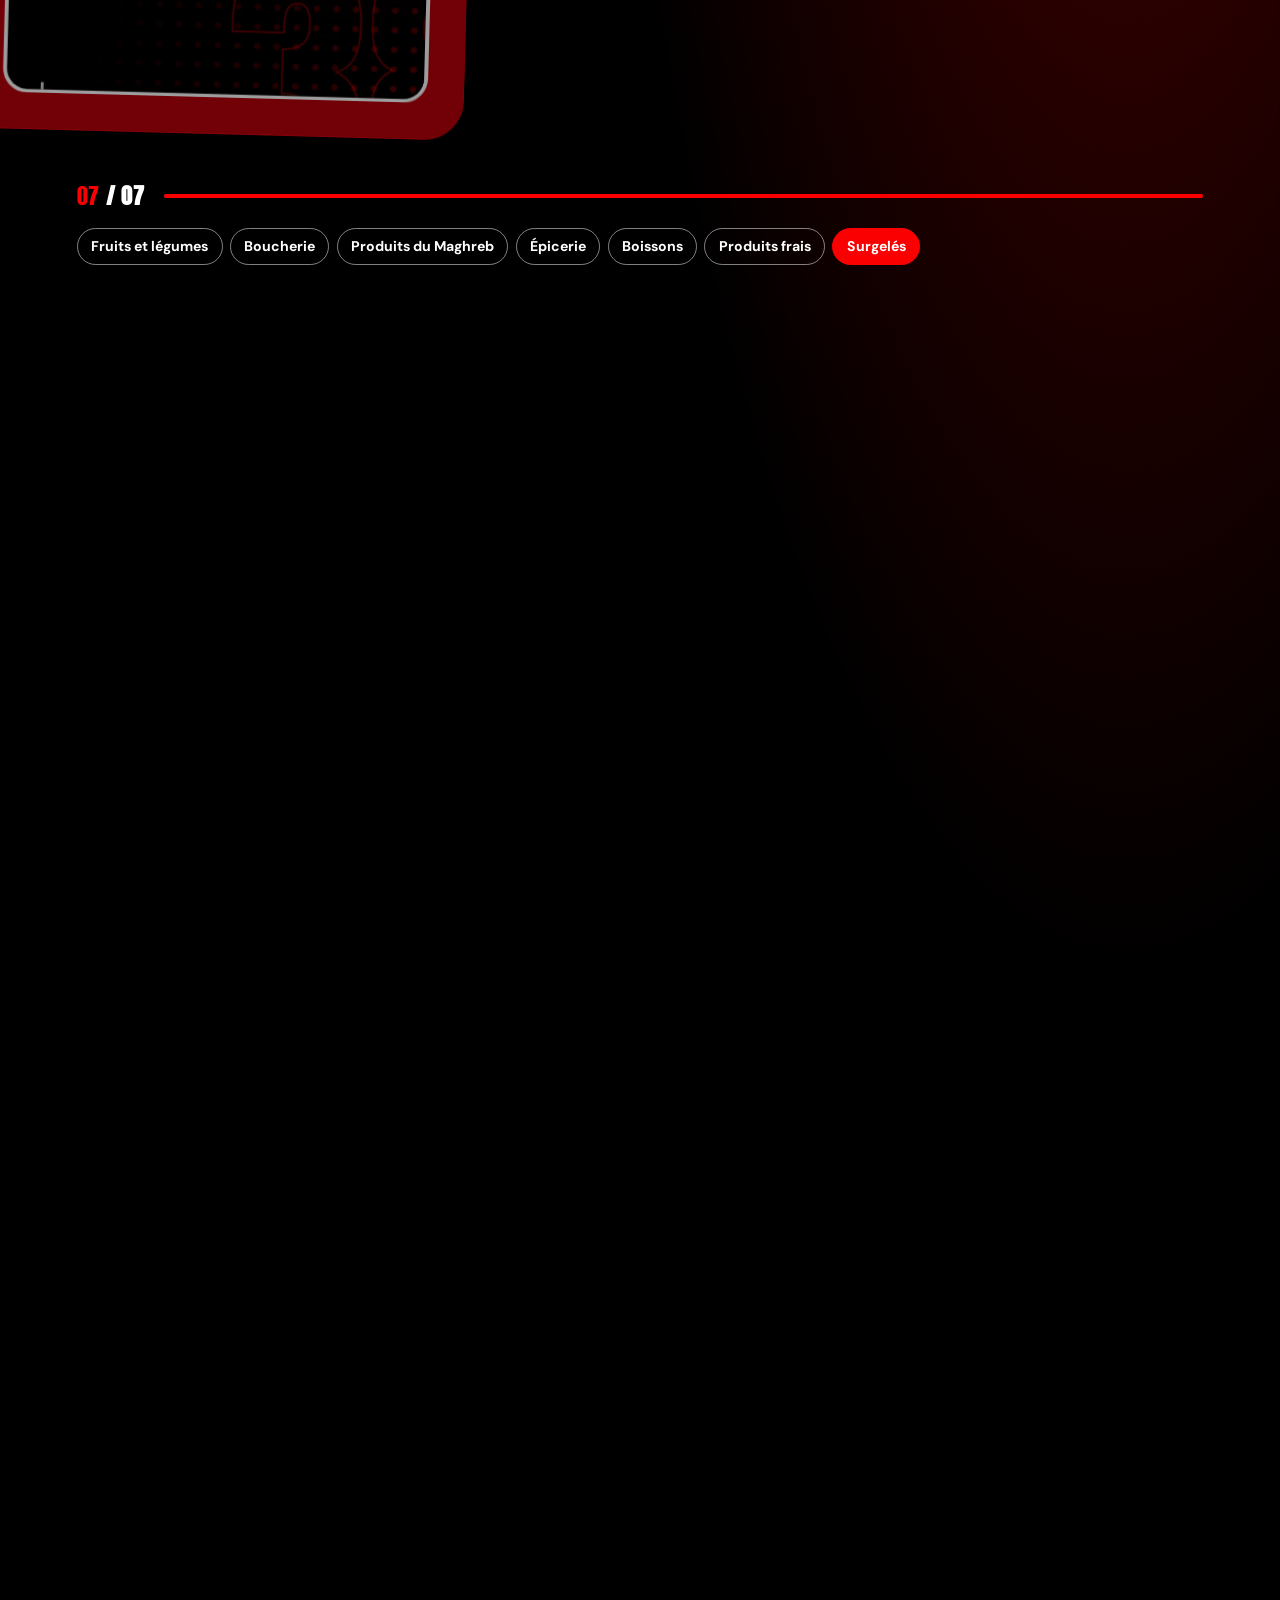
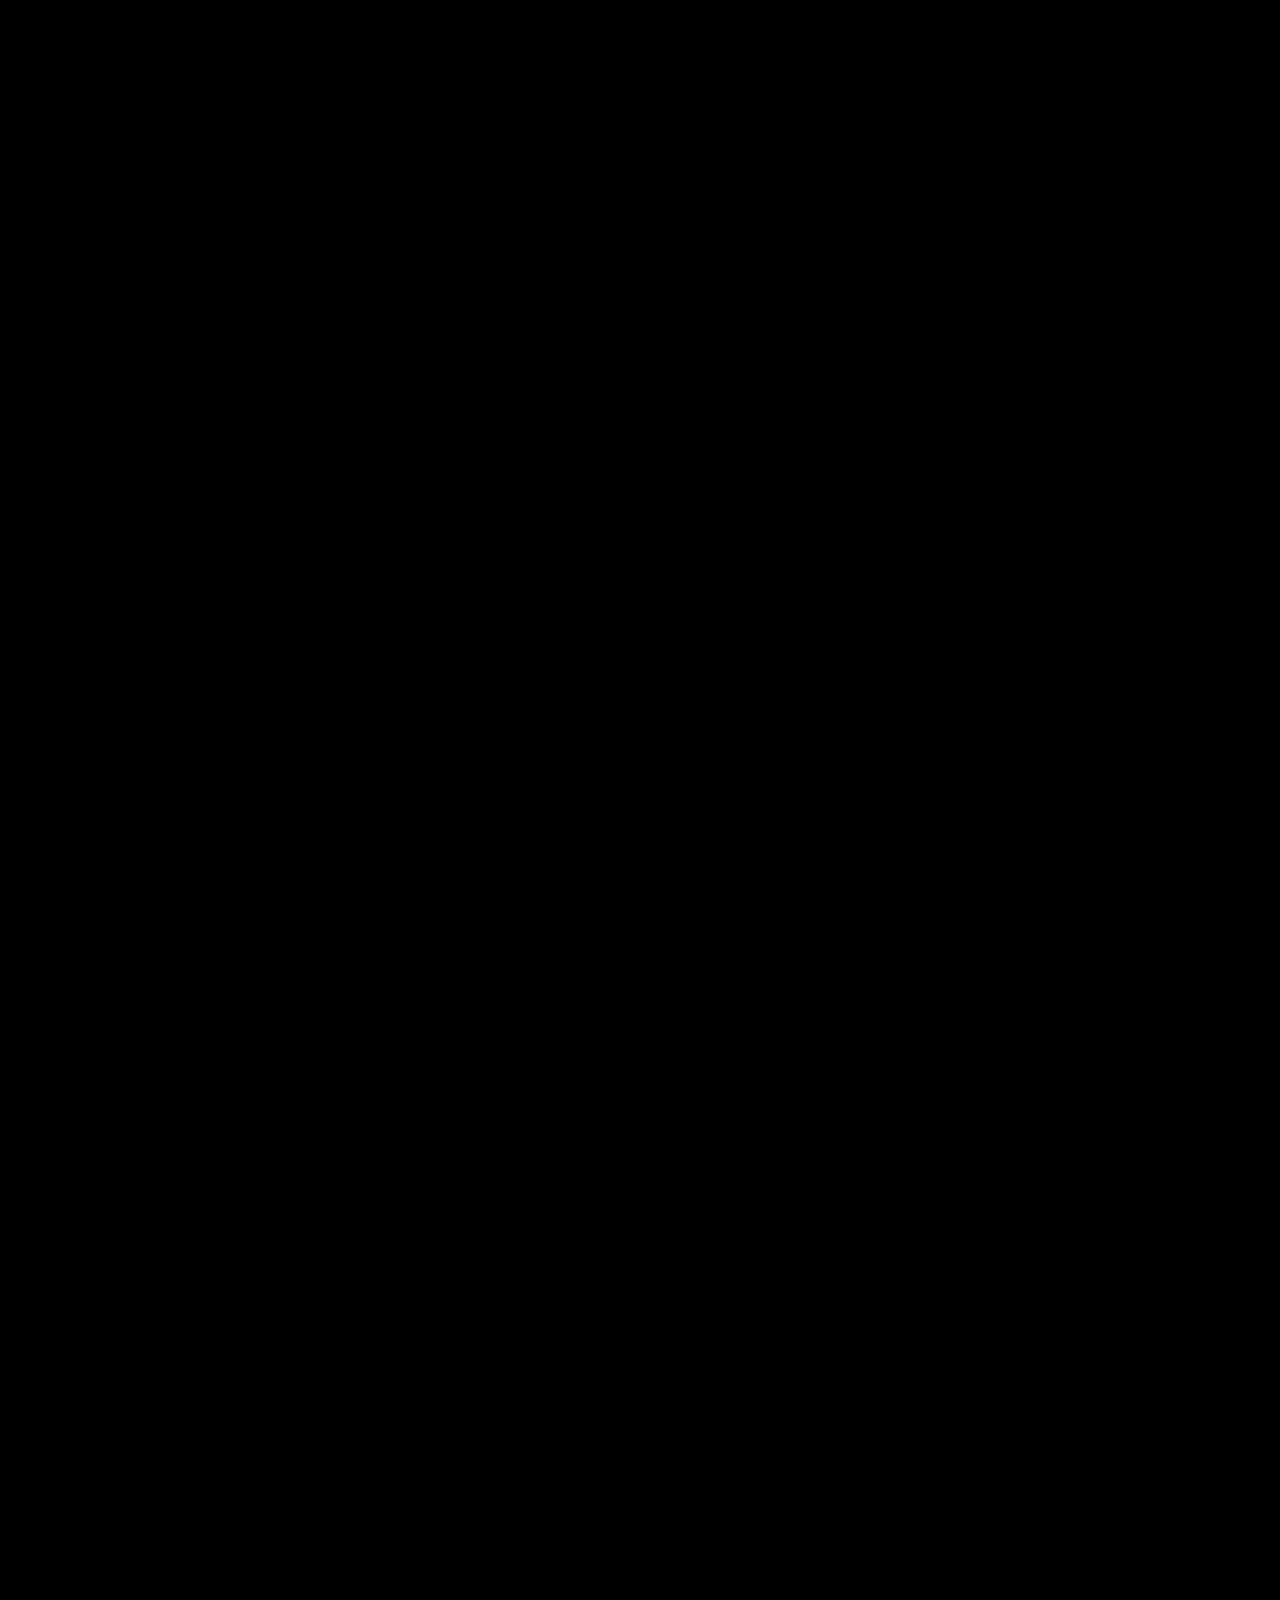
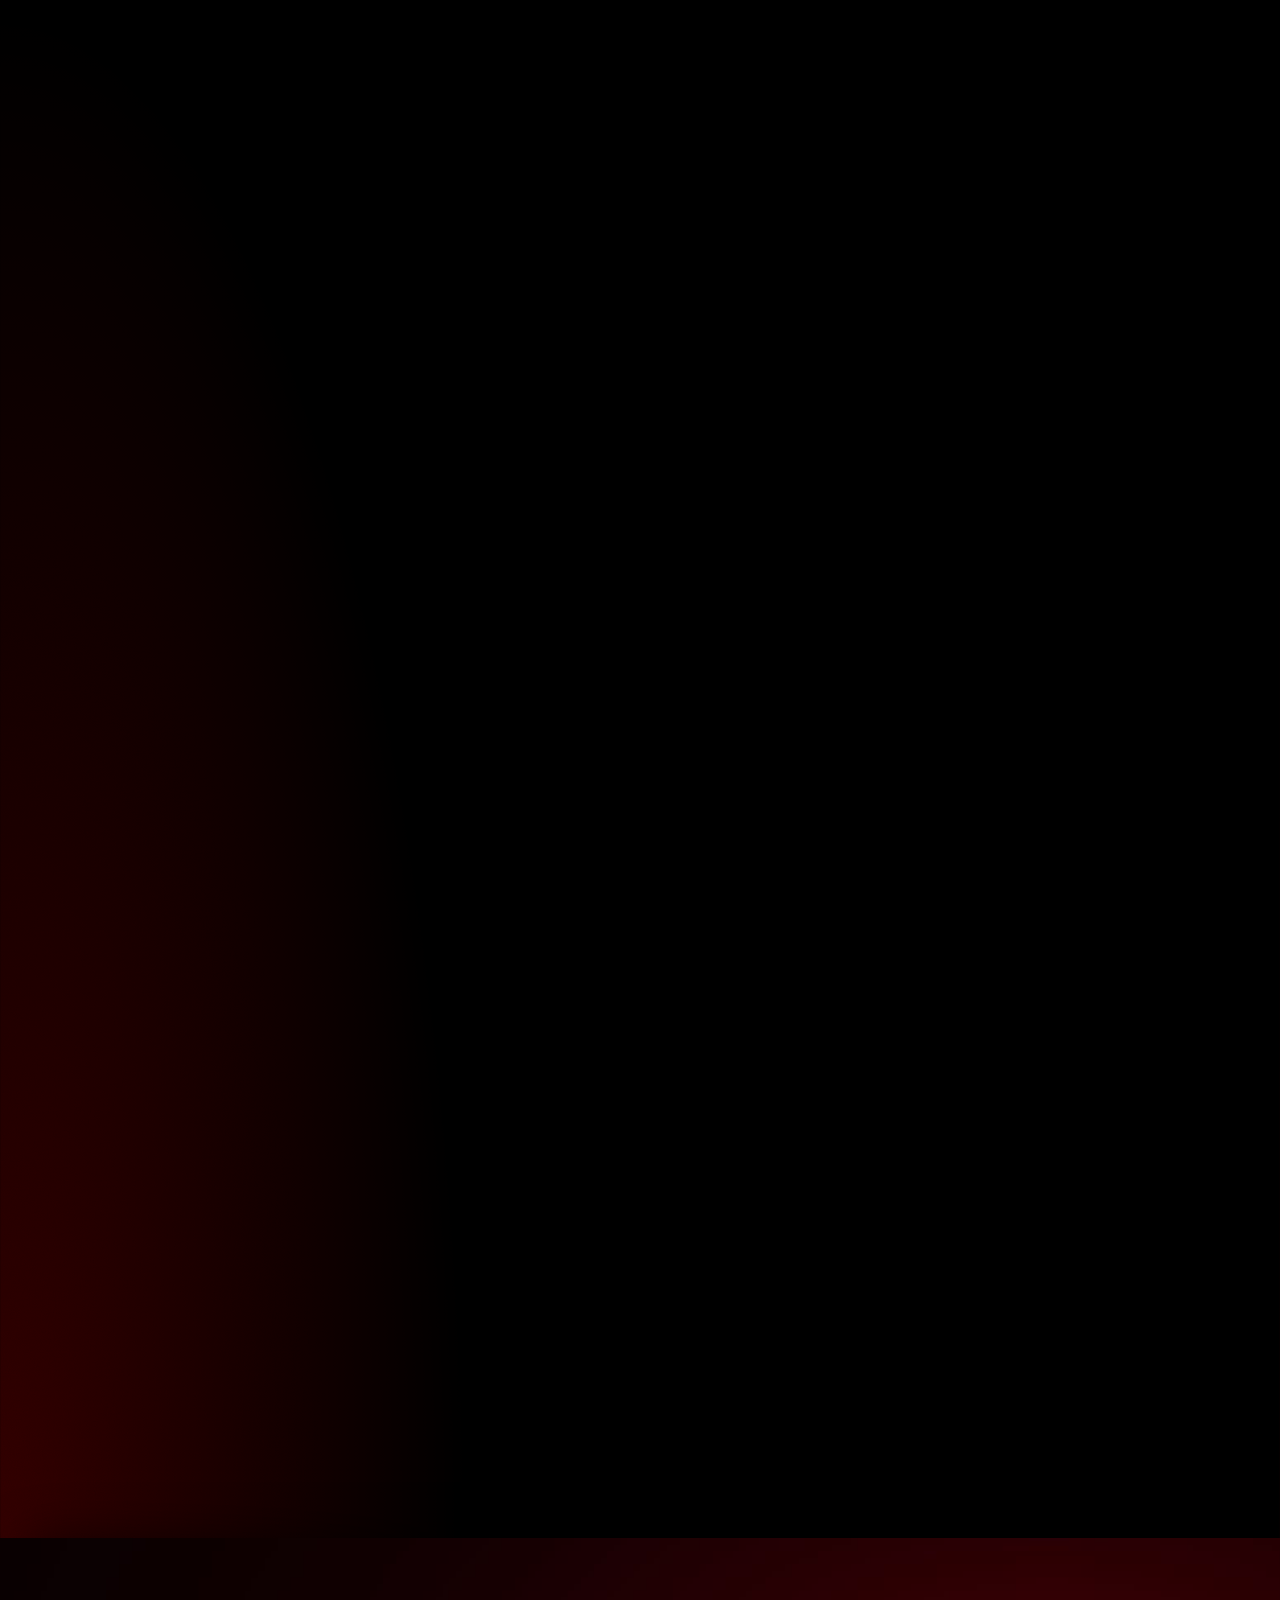
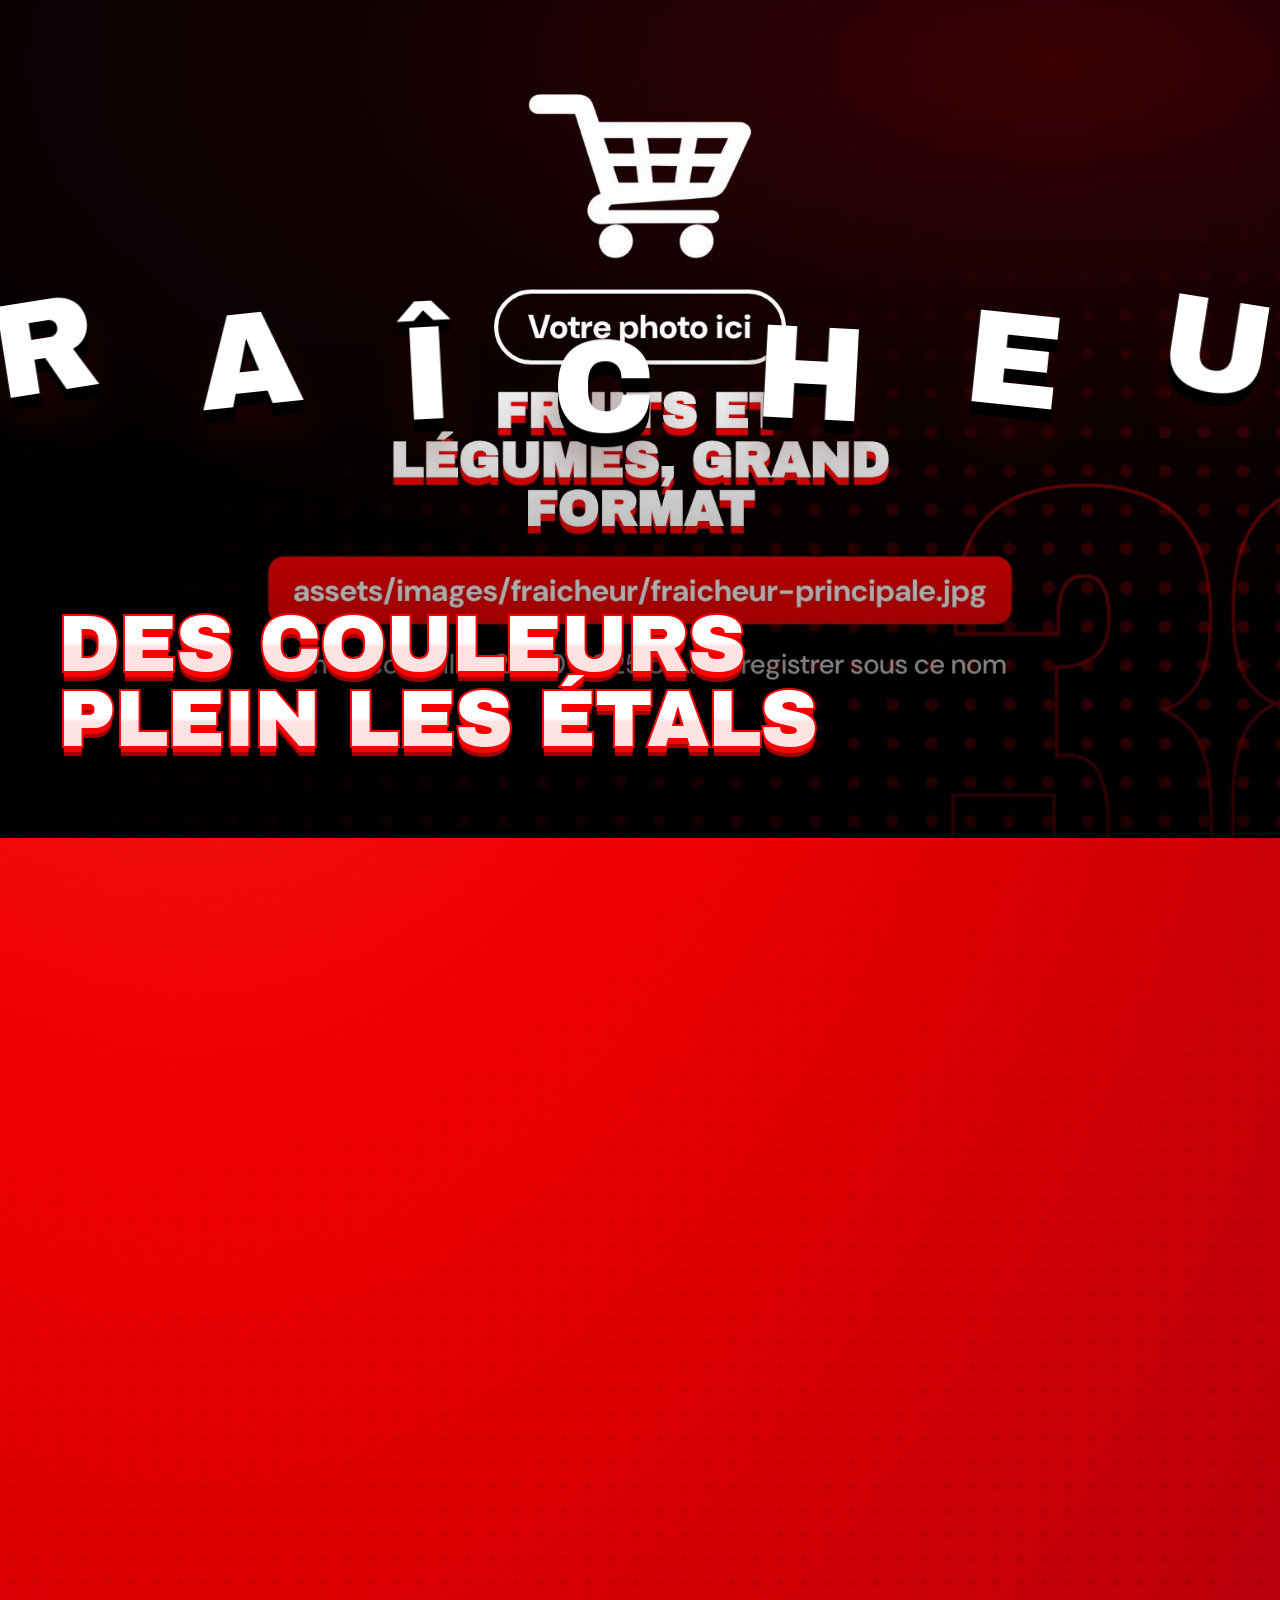
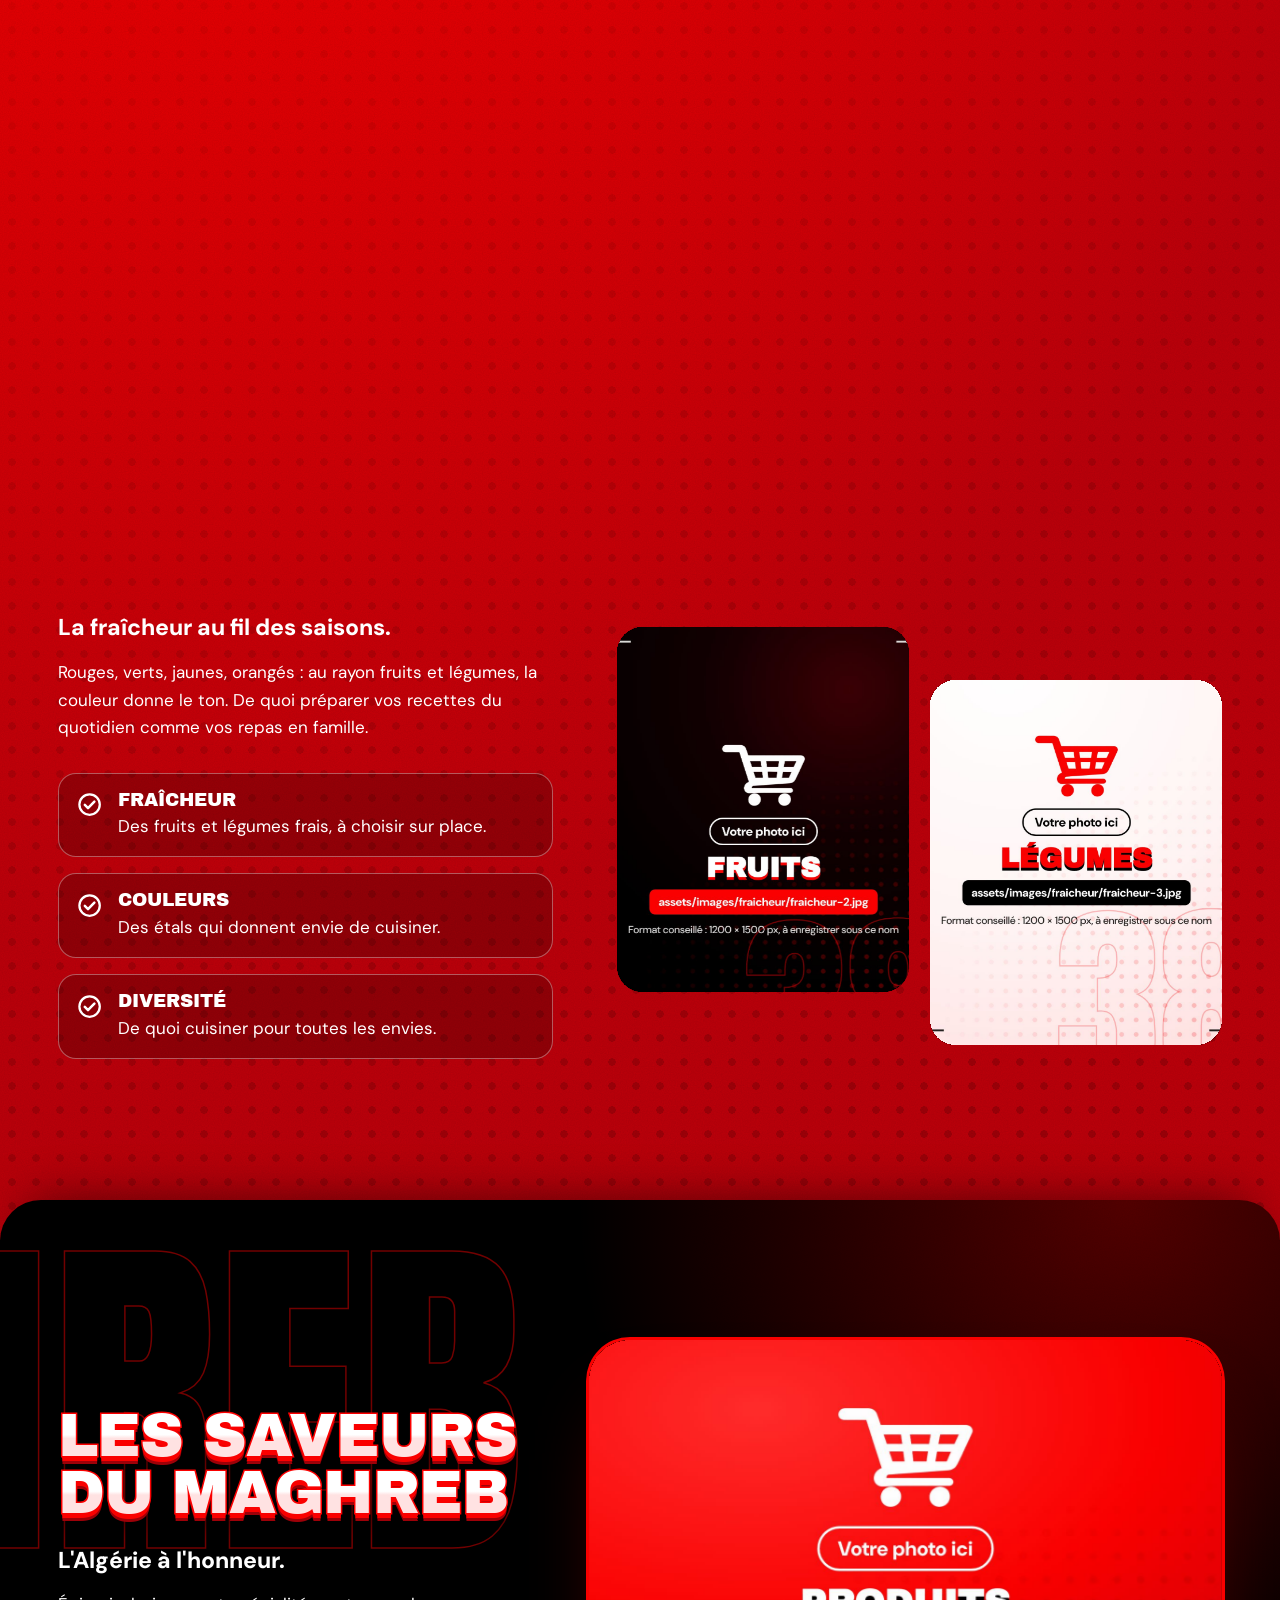
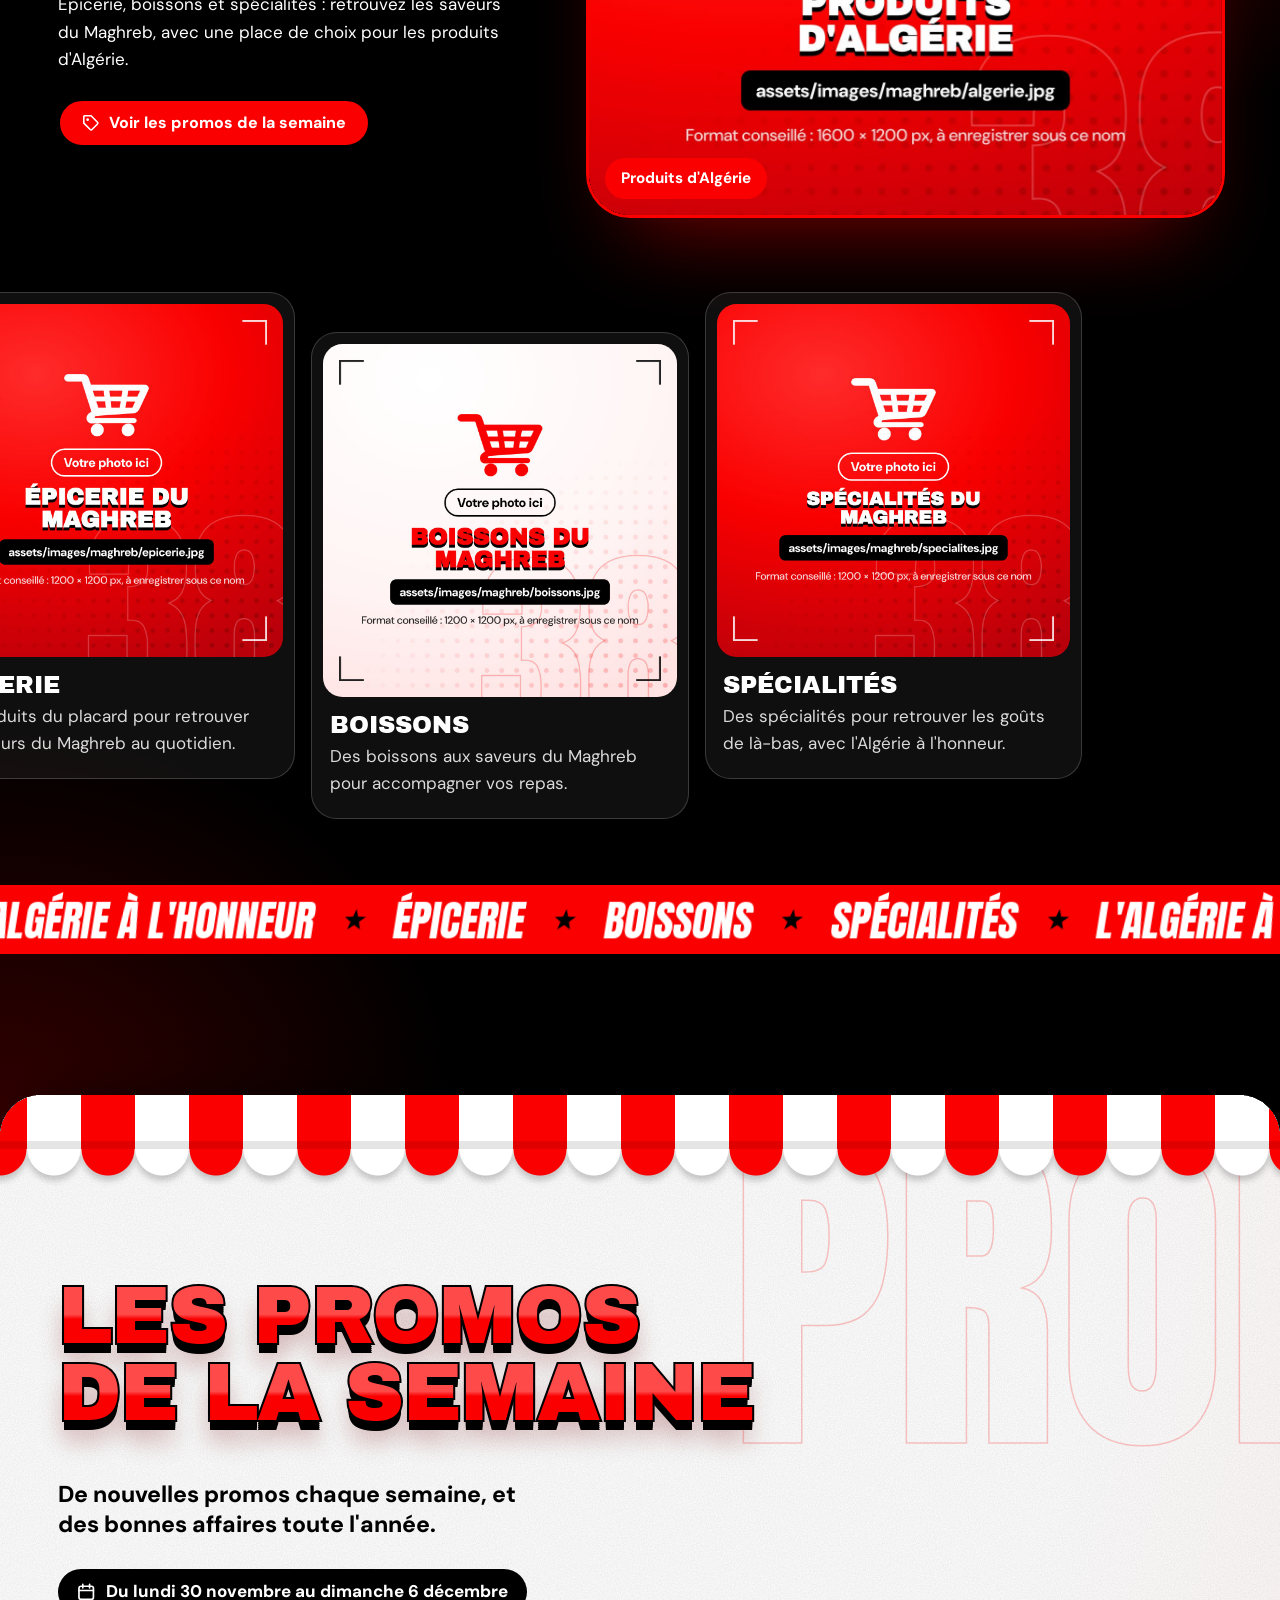
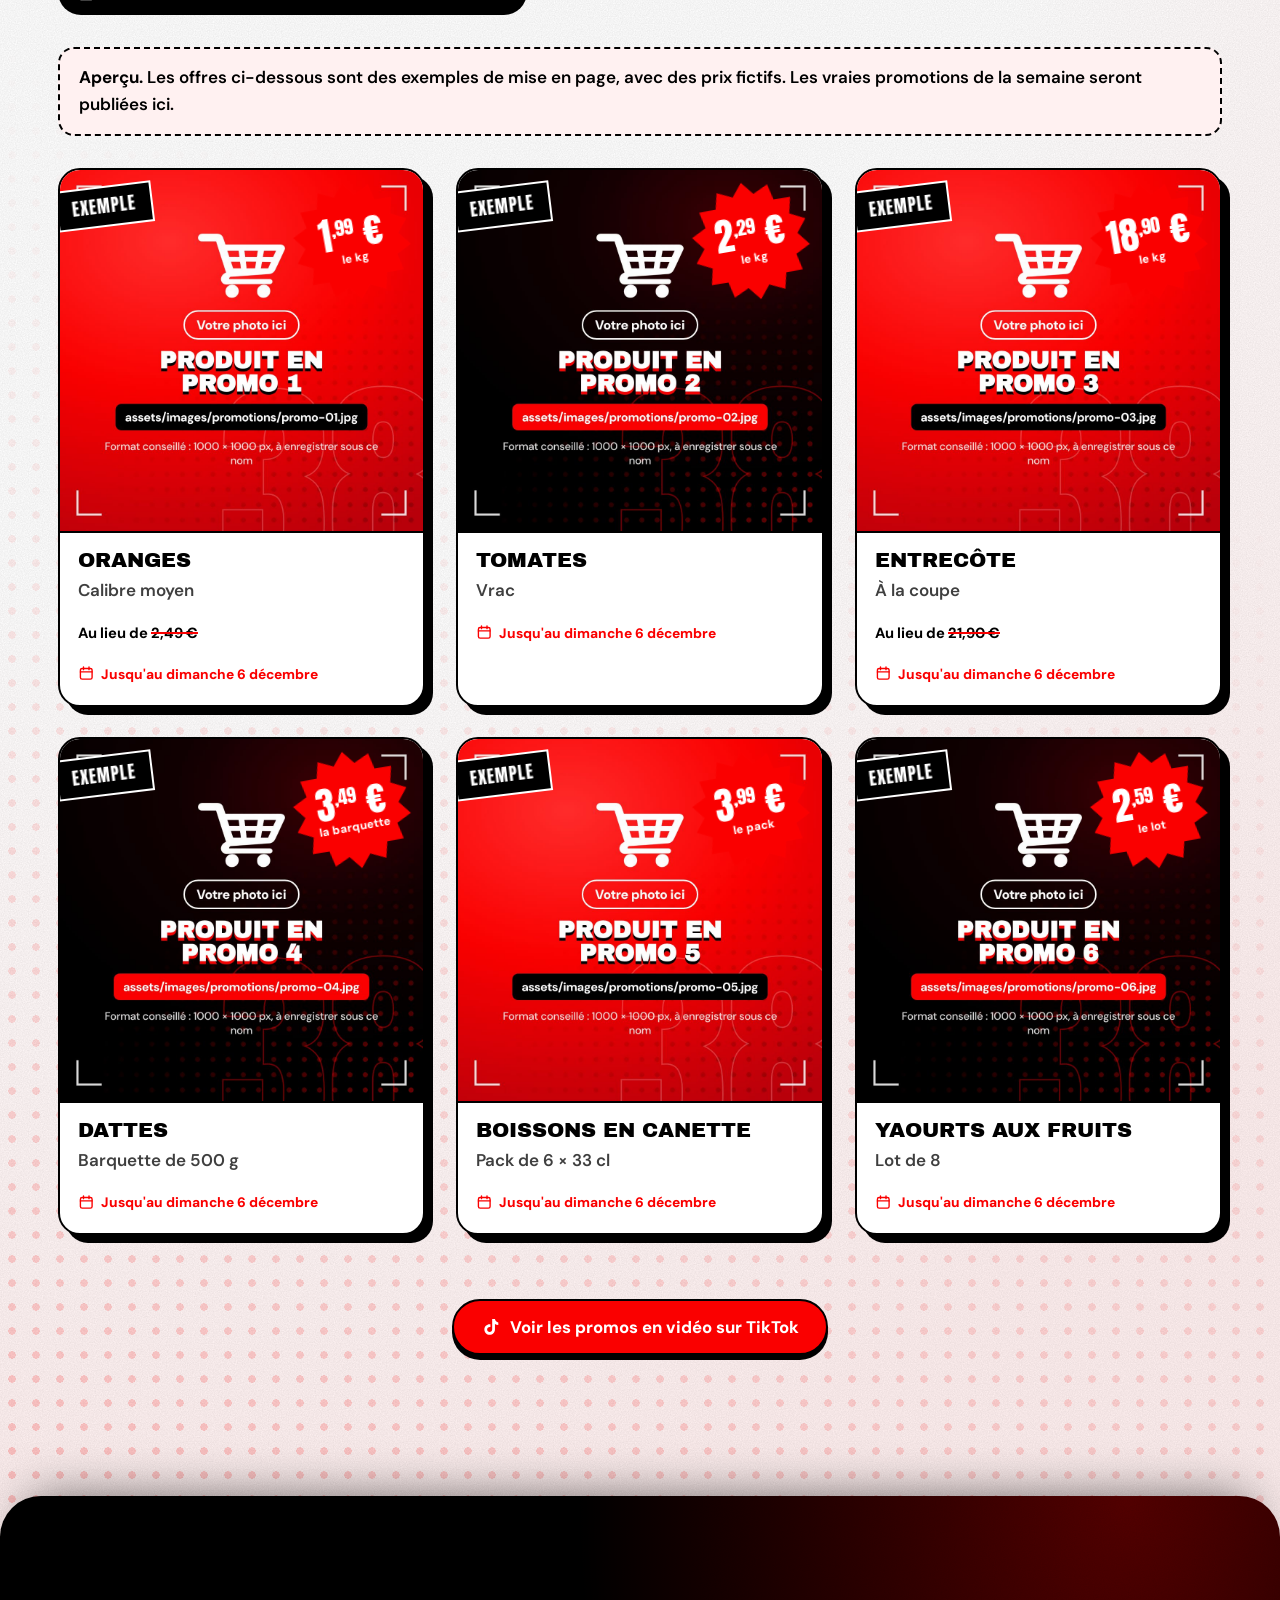
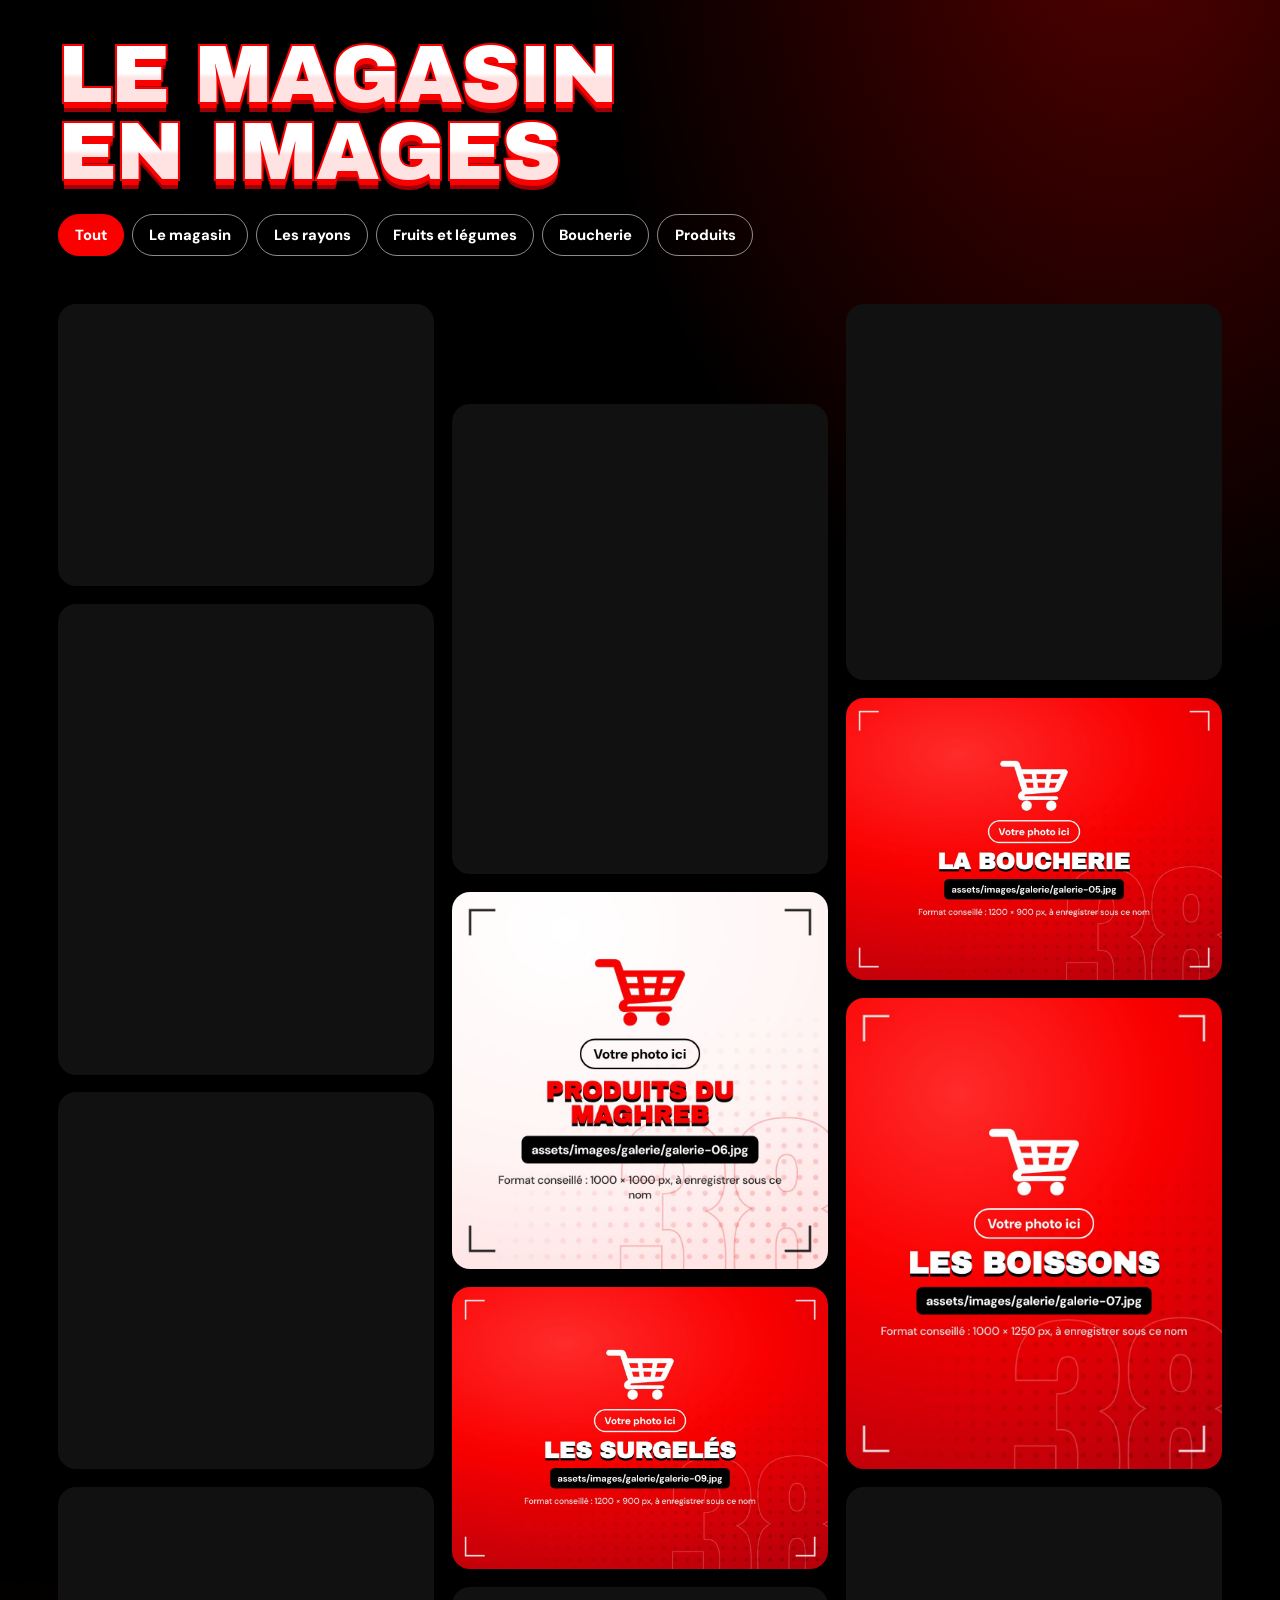
==== commit c96c7cda: "Add files via upload" ====
--- a/index.html
+++ b/index.html
@@ -22,6 +22,7 @@
   <link rel="preload" href="assets/fonts/dm-sans.woff" as="font" type="font/woff" crossorigin>
   <link rel="preload" href="assets/fonts/anton.woff" as="font" type="font/woff" crossorigin>
   <link rel="stylesheet" href="assets/css/style.css">
+  <script>if (location.protocol === 'file:') document.write('<link rel="stylesheet" href="assets/css/polices-integrees.css">');</script>   <!-- site ouvert depuis un dossier : polices intégrées -->
   <script>
     (function (h) {
       h.className = 'js';
@@ -146,6 +147,11 @@
               <a class="bouton bouton--blanc bouton--grand" href="#magasin"><svg class="icone" aria-hidden="true"><use href="#i-chariot"/></svg><span data-txt="accueil.bouton1" data-txt-requis>Découvrir le magasin</span></a>
               <a class="bouton bouton--noir bouton--grand" href="#infos"><svg class="icone" aria-hidden="true"><use href="#i-horloge"/></svg><span data-txt="accueil.bouton2" data-txt-requis>Horaires et accès</span></a>
             </div>
+            <ul class="hero__infos" aria-label="Informations pratiques">
+              <li><svg class="icone" aria-hidden="true"><use href="#i-pin"/></svg><a data-lien="itineraire" href="https://www.google.com/maps/dir/?api=1&amp;destination=3%20avenue%20de%20Grugliasco%2C%2038130%20%C3%89chirolles" target="_blank" rel="noopener"><span data-bm="adresse-courte">3 avenue de Grugliasco, 38130 Échirolles</span></a></li>
+              <li><svg class="icone" aria-hidden="true"><use href="#i-horloge"/></svg><span data-bm="horaire-jour">Lundi au samedi 09h00 – 19h00, dimanche 09h00 – 13h00</span></li>
+              <li><svg class="icone" aria-hidden="true"><use href="#i-tiktok"/></svg><a data-lien="tiktok" href="https://www.tiktok.com/@bigmarket38" target="_blank" rel="noopener">Promos en vidéo : <span data-bm="tiktok-pseudo">@bigmarket38</span></a></li>
+            </ul>
           </div>
 
           <div class="hero__visuel">
@@ -161,12 +167,6 @@
             </svg>
           </div>
         </div>
-
-        <ul class="conteneur hero__infos" aria-label="Informations pratiques">
-          <li><svg class="icone" aria-hidden="true"><use href="#i-pin"/></svg><a data-lien="itineraire" href="https://www.google.com/maps/dir/?api=1&amp;destination=3%20avenue%20de%20Grugliasco%2C%2038130%20%C3%89chirolles" target="_blank" rel="noopener"><span data-bm="adresse-courte">3 avenue de Grugliasco, 38130 Échirolles</span></a></li>
-          <li><svg class="icone" aria-hidden="true"><use href="#i-horloge"/></svg><span data-bm="horaire-jour">Lundi au samedi 09h00 – 19h00, dimanche 09h00 – 13h00</span></li>
-          <li><svg class="icone" aria-hidden="true"><use href="#i-tiktok"/></svg><a data-lien="tiktok" href="https://www.tiktok.com/@bigmarket38" target="_blank" rel="noopener">Promos en vidéo : <span data-bm="tiktok-pseudo">@bigmarket38</span></a></li>
-        </ul>
       </div>
 
       <div class="ruban ruban--noir" aria-hidden="true">
@@ -307,7 +307,7 @@
 
     <!-- ================= 6. PROMOTIONS ================= -->
     <section class="scene promos" id="promos" data-fond="blanc" aria-labelledby="promos-titre">
-      <div class="auvent" aria-hidden="true" data-auvent></div>
+      <div class="auvent" aria-hidden="true"><span class="auvent__toile" data-auvent></span></div>
       <p class="mot-geant" aria-hidden="true" data-defile="-0.3">Promos</p>
       <div class="conteneur">
         <div class="promos__tete">
--- a/assets/css/style.css
+++ b/assets/css/style.css
@@ -52,6 +52,28 @@
   --grain: url("data:image/svg+xml,%3Csvg xmlns='http://www.w3.org/2000/svg' width='220' height='220'%3E%3Cfilter id='n'%3E%3CfeTurbulence type='fractalNoise' baseFrequency='.85' numOctaves='2' stitchTiles='stitch'/%3E%3CfeColorMatrix values='0 0 0 0 0 0 0 0 0 0 0 0 0 0 0 0 0 0 .6 0'/%3E%3C/filter%3E%3Crect width='100%25' height='100%25' filter='url(%23n)'/%3E%3C/svg%3E");
 }
 
+/* Variables pilotées par le défilement : déclarées non héritées, pour qu'un changement
+   ne fasse recalculer que l'élément qui bouge (et pas tout ce qu'il contient) */
+@property --hy { syntax: "<length>"; inherits: false; initial-value: 0px; }
+@property --hs { syntax: "<number>"; inherits: false; initial-value: 1; }
+@property --zoom { syntax: "<number>"; inherits: false; initial-value: 1; }
+@property --x { syntax: "<length>"; inherits: false; initial-value: 0px; }
+@property --dx { syntax: "<length>"; inherits: false; initial-value: 0px; }
+@property --py { syntax: "<length>"; inherits: false; initial-value: 0px; }
+@property --skew { syntax: "<angle>"; inherits: false; initial-value: 0deg; }
+@property --rot { syntax: "<angle>"; inherits: false; initial-value: 0deg; }
+@property --sc { syntax: "<number>"; inherits: false; initial-value: 1; }
+@property --mx { syntax: "<length>"; inherits: false; initial-value: 0px; }
+@property --ix { syntax: "<length>"; inherits: false; initial-value: 0px; }
+@property --s { syntax: "<number>"; inherits: false; initial-value: .34; }
+@property --si { syntax: "<number>"; inherits: false; initial-value: 1.3; }
+@property --lx { syntax: "<length>"; inherits: false; initial-value: 0px; }
+@property --ly { syntax: "<length-percentage>"; inherits: false; initial-value: 0px; }
+@property --lr { syntax: "<angle>"; inherits: false; initial-value: 0deg; }
+@property --lo { syntax: "<number>"; inherits: false; initial-value: 1; }
+@property --sv { syntax: "<number>"; inherits: false; initial-value: 1; }
+@property --rv { syntax: "<angle>"; inherits: false; initial-value: 0deg; }
+
 /* ---------- 03. Base ---------- */
 *, *::before, *::after { box-sizing: border-box; }
 html { -webkit-text-size-adjust: 100%; scroll-behavior: smooth; scroll-padding-top: 84px; }
@@ -212,19 +234,19 @@
 
 /* ---------- 07. En-tête, progression, menu ---------- */
 .progression { position: fixed; top: 0; left: 0; right: 0; height: 4px; z-index: 61; pointer-events: none; }
-.progression span { display: block; height: 100%; background: var(--blanc); transform-origin: left; transform: scaleX(var(--p, 0)); transition: background-color .3s; }
+.progression span { display: block; height: 100%; background: var(--blanc); transform-origin: left; transform: scaleX(var(--p, 0)); transition: background-color .3s; will-change: transform; }
 .progression[data-ton="clair"] span { background: var(--rouge); }
 
 .entete { position: fixed; top: 0; left: 0; right: 0; z-index: 60; padding: 10px var(--gouttiere); pointer-events: none; transition: transform .5s var(--ease); }
-.entete[data-ton="sombre"] { --e-texte: var(--blanc); --e-fond: rgba(0, 0, 0, .5); --prog: var(--blanc); }
-.entete[data-ton="clair"] { --e-texte: var(--noir); --e-fond: rgba(255, 255, 255, .86); --prog: var(--rouge); }
+.entete[data-ton="sombre"] { --e-texte: var(--blanc); --e-fond: rgba(0, 0, 0, .86); --prog: var(--blanc); }
+.entete[data-ton="clair"] { --e-texte: var(--noir); --e-fond: rgba(255, 255, 255, .96); --prog: var(--rouge); }
 .entete.est-cache { transform: translateY(-120%); }
 .entete__barre {
   pointer-events: auto; max-width: 1440px; margin: 0 auto; display: flex; align-items: center; gap: .8rem;
   padding: 7px 7px 7px 8px; border-radius: 999px; color: var(--e-texte);
   transition: background-color .4s, box-shadow .4s, color .4s;
 }
-.entete.est-defile .entete__barre { background: var(--e-fond); -webkit-backdrop-filter: blur(14px) saturate(1.4); backdrop-filter: blur(14px) saturate(1.4); box-shadow: 0 12px 30px -14px rgba(0, 0, 0, .45); }
+.entete.est-defile .entete__barre { background: var(--e-fond); box-shadow: 0 12px 30px -14px rgba(0, 0, 0, .45); }
 .entete__logo { display: flex; align-items: center; gap: .6rem; text-decoration: none; }
 .autocollant--mini { --taille: 46px; padding: 5px; border-radius: 13px; transform: rotate(-5deg); transition: transform .4s var(--ease-ressort); }
 .entete__logo:hover .autocollant--mini { transform: rotate(4deg) scale(1.06); }
@@ -276,33 +298,35 @@
 .hero { min-height: 100vh; min-height: 100svh; display: flex; flex-direction: column; padding: calc(var(--entete-h) + clamp(.5rem, 2.5vw, 2rem)) 0 0; }
 .hero__mot { top: auto; bottom: 12%; left: -.03em; font-family: var(--f-titre); font-size: clamp(11rem, 44vw, 44rem); line-height: .75; -webkit-text-stroke: 1.5px rgba(255, 255, 255, .2); }
 .hero__contenu { position: relative; z-index: 1; flex: 1 0 auto; display: flex; flex-direction: column; justify-content: center; gap: clamp(1.8rem, 3.5vw, 3rem); padding-bottom: clamp(1.5rem, 3vw, 2.5rem); transform-origin: 50% 0; }
-.hero__grille { display: grid; gap: clamp(2.5rem, 5vw, 4rem); align-items: center; flex-shrink: 0; }
+.hero__grille { display: flex; flex-direction: column; gap: clamp(2.5rem, 5vw, 4rem); flex-shrink: 0; }
+.hero__texte { flex: 0 0 auto; }
 .statut-live {
   display: inline-flex; align-items: center; gap: .6em; padding: .55em 1em; border-radius: 999px;
   background: rgba(0, 0, 0, .28); border: 1.5px solid rgba(255, 255, 255, .55); font-weight: 800; font-size: .92rem; text-decoration: none;
 }
 .hero__accroche { font-size: var(--t-lead); font-weight: 600; line-height: 1.4; max-width: 34ch; }
 .hero__actions { display: flex; flex-wrap: wrap; gap: .9rem; margin-top: clamp(1.4rem, 2.5vw, 2rem); }
-.hero__visuel { position: relative; justify-self: center; width: min(82vw, 440px); }
+.hero__visuel { position: relative; flex: 0 0 auto; align-self: center; width: min(82vw, 440px); }
 .hero__cadre {
   position: relative; aspect-ratio: 4 / 5; overflow: hidden; border-radius: var(--rayon-l); border: 6px solid var(--blanc); background: var(--noir);
   box-shadow: 0 50px 90px -40px rgba(0, 0, 0, .7), 14px 14px 0 rgba(0, 0, 0, .9); transform: rotate(2.5deg);
 }
-.hero__cadre img { width: 100%; height: 100%; object-fit: cover; transform: scale(var(--zoom, 1)); transform-origin: 50% 40%; }
+.hero__cadre img { width: 100%; height: 100%; object-fit: cover; transform: scale(var(--zoom, 1)); transform-origin: 50% 40%; will-change: transform; }
 .autocollant--logo { position: absolute; left: -8%; top: -6%; z-index: 2; --taille: clamp(104px, 11vw, 160px); transform: rotate(-9deg); }
 .badge-tournant { position: absolute; right: -7%; bottom: -6%; z-index: 2; width: clamp(104px, 10vw, 150px); height: auto; animation: tourne 16s linear infinite; }
 .badge-tournant text { font-family: var(--f-enseigne); font-size: 19px; fill: var(--blanc); }
-.hero__infos { display: flex; flex-wrap: wrap; gap: .7rem 1.6rem; font-weight: 700; flex-shrink: 0; }
+.hero__infos { display: flex; flex-wrap: wrap; gap: .6rem 1.6rem; margin-top: clamp(1.5rem, 2.6vw, 2.1rem); font-weight: 700; }
 .hero__infos li { display: flex; align-items: center; gap: .55em; }
 .hero__infos a { text-decoration-thickness: 1.5px; text-underline-offset: 4px; }
 @media (min-width: 960px) {
-  .hero__grille { grid-template-columns: minmax(0, 1.3fr) minmax(0, .7fr); }
-  .titre--hero { --zone-l: calc((min(100vw - 2 * var(--gouttiere), var(--max)) - clamp(2.5rem, 5vw, 4rem)) * .65); }
-  .hero__visuel { width: min(100%, 440px); justify-self: end; margin-right: 4%; }
+  .hero__grille { flex-direction: row; align-items: center; }
+  .hero__texte { flex: 1 1 0; min-width: 0; }
+  .titre--hero { --zone-l: calc(min(100vw - 2 * var(--gouttiere), var(--max)) * .665 - clamp(2.5rem, 5vw, 4rem)); }
+  .hero__visuel { width: min(440px, 32%); margin-right: 1.5%; }
 }
 
 /* Bandeaux défilants */
-.ruban { position: relative; z-index: 2; overflow: hidden; padding: .85rem 0; background: var(--ruban-fond, var(--noir)); color: var(--ruban-texte, var(--blanc)); transform: rotate(var(--incl, 0deg)) skewX(var(--skew, 0deg)); margin-inline: -3vw; }
+.ruban { position: relative; z-index: 2; overflow: hidden; will-change: transform; padding: .85rem 0; background: var(--ruban-fond, var(--noir)); color: var(--ruban-texte, var(--blanc)); transform: rotate(var(--incl, 0deg)) skewX(var(--skew, 0deg)); margin-inline: -3vw; }
 .ruban--noir { --ruban-fond: var(--noir); --ruban-texte: var(--blanc); --sep: var(--rouge); }
 .ruban--rouge { --ruban-fond: var(--rouge); --ruban-texte: var(--blanc); --sep: var(--noir); }
 .ruban--incline { --incl: -2.5deg; margin-block: clamp(3rem, 7vw, 6rem) 0; box-shadow: 0 18px 0 rgba(0, 0, 0, .9); }
@@ -360,10 +384,10 @@
 .rayon { position: sticky; top: calc(var(--entete-h) + 6px); }
 .rayon__carte {
   position: relative; overflow: hidden; isolation: isolate; display: grid; gap: 1.1rem; padding: clamp(1rem, 3vw, 2.2rem);
-  border-radius: var(--rayon-l); transform-origin: 50% 0; transform: scale(calc(1 - var(--couvert, 0) * .07));
+  border-radius: var(--rayon-l); transform-origin: 50% 0; transform: scale(calc(1 - var(--couvert, 0) * .07)); will-change: transform;
   box-shadow: 0 -12px 40px -20px rgba(0, 0, 0, .7);
 }
-.rayon__carte::after { content: ""; position: absolute; inset: 0; z-index: 5; background: var(--noir); opacity: calc(var(--couvert, 0) * .55); pointer-events: none; }
+.rayon__carte::after { content: ""; position: absolute; inset: 0; z-index: 5; background: var(--noir); opacity: calc(var(--couvert, 0) * .55); pointer-events: none; will-change: opacity; }
 .rayon--rouge .rayon__carte { background: radial-gradient(120% 90% at 0% 0%, #FF3434 0%, var(--rouge) 45%, #B8000B 100%); color: var(--blanc); }
 .rayon--blanc .rayon__carte { background: var(--blanc); color: var(--noir); }
 .rayon--blanc .rayon__carte::before { content: ""; position: absolute; inset: 0; z-index: -1; background-image: radial-gradient(circle, rgba(250, 0, 0, .18) 21%, transparent 23%); background-size: 22px 22px; -webkit-mask-image: radial-gradient(80% 80% at 100% 100%, #000, transparent 75%); mask-image: radial-gradient(80% 80% at 100% 100%, #000, transparent 75%); }
@@ -420,7 +444,7 @@
 .fraicheur__mot .lettre { display: inline-block; transform: translate3d(var(--lx, 0px), var(--ly, 0px), 0) rotate(var(--lr, 0deg)); opacity: var(--lo, 1); will-change: transform; }
 .fraicheur__fenetre { position: absolute; inset: 0; z-index: 2; overflow: hidden; border-radius: 40px; background: var(--noir); transform: scale(var(--s, .34)); will-change: transform; box-shadow: 0 40px 90px -30px rgba(0, 0, 0, .6); }
 .fraicheur__fenetre img { width: 100%; height: 100%; object-fit: cover; transform: scale(var(--si, 1.3)); will-change: transform; }
-.fraicheur__fenetre::after { content: ""; position: absolute; inset: 0; background: linear-gradient(180deg, transparent 45%, rgba(0, 0, 0, .65) 100%); opacity: var(--o, 0); }
+.fraicheur__fenetre::after { content: ""; position: absolute; inset: 0; background: linear-gradient(180deg, transparent 45%, rgba(0, 0, 0, .65) 100%); opacity: var(--o, 0); will-change: opacity; }
 .fraicheur__legende { position: absolute; z-index: 4; left: var(--gouttiere); right: var(--gouttiere); bottom: clamp(2rem, 9vh, 6rem); opacity: var(--o, 0); transform: translate3d(0, calc((1 - var(--o, 0)) * 50px), 0); }
 .fraicheur__legende .titre { margin: 0; --t-titre: clamp(2.2rem, 1rem + 5vw, 6rem); }
 .fraicheur__suite { display: grid; gap: clamp(2.5rem, 5vw, 4rem); align-items: center; padding-top: clamp(4rem, 9vw, 8rem); }
@@ -458,11 +482,16 @@
 
 /* ---------- 12. Promotions ---------- */
 .promos { padding-top: calc(54px + 27px + clamp(4rem, 8vw, 7rem)); }
-.auvent { position: absolute; top: 0; left: 0; right: 0; z-index: 2; height: 54px; border-radius: var(--rayon-l) var(--rayon-l) 0 0; background: repeating-linear-gradient(90deg, var(--rouge) 0 54px, var(--blanc) 54px 108px); background-position-x: var(--bx, 0px); box-shadow: inset 0 -8px 0 rgba(0, 0, 0, .1); }
-.auvent::after {
+.auvent { position: absolute; top: 0; left: 0; right: 0; z-index: 2; height: calc(54px + 27px + 12px); border-radius: var(--rayon-l) var(--rayon-l) 0 0; overflow: hidden; pointer-events: none; }
+.auvent__toile {
+  position: absolute; top: 0; left: -108px; right: -108px; height: 54px;
+  background: repeating-linear-gradient(90deg, var(--rouge) 0 54px, var(--blanc) 54px 108px); box-shadow: inset 0 -8px 0 rgba(0, 0, 0, .1);
+  transform: translate3d(var(--bx, 0px), 0, 0); will-change: transform;
+}
+.auvent__toile::after {
   content: ""; position: absolute; left: 0; right: 0; top: 100%; height: 27px;
-  background: radial-gradient(circle at 27px 0, var(--rouge) 26px, transparent 27px) var(--bx, 0px) 0 / 108px 27px repeat-x,
-              radial-gradient(circle at 81px 0, var(--blanc) 26px, transparent 27px) var(--bx, 0px) 0 / 108px 27px repeat-x;
+  background: radial-gradient(circle at 27px 0, var(--rouge) 26px, transparent 27px) 0 0 / 108px 27px repeat-x,
+              radial-gradient(circle at 81px 0, var(--blanc) 26px, transparent 27px) 0 0 / 108px 27px repeat-x;
   filter: drop-shadow(0 5px 3px rgba(0, 0, 0, .2));
 }
 .promos__tete { display: grid; gap: 1rem; margin-bottom: 2rem; }
@@ -721,7 +750,8 @@
 .intro-active:not(.intro-pose) .entete__logo .autocollant--mini { visibility: hidden; }
 .intro-pose .intro__logo { visibility: hidden; }
 .intro-fin .intro { pointer-events: none; cursor: auto; }   /* dès que le rideau monte, la page est cliquable */
-.intro-active .hero .ruban { transform: none; transition: none; }   /* le bandeau est déjà en place quand le rideau le découvre */
+html.js.intro-active .hero .ruban { transform: none; transition: none; }   /* le bandeau est déjà en place quand le rideau le découvre */
+html.js.intro-active .statut-live { transition-delay: .95s; }               /* la pastille attend que le logo soit passé au-dessus d'elle */
 @keyframes intro-colle {
   0% { opacity: 0; transform: translate3d(0, -10px, 0) scale(1.6) rotate(-18deg); }
   55% { opacity: 1; }
@@ -767,7 +797,7 @@
 .js.est-pret .hero__accroche { opacity: 1; transform: none; transition-delay: .45s; }
 .js.est-pret .hero__actions { opacity: 1; transform: none; transition-delay: .58s; }
 .js.est-pret .hero__infos li { opacity: 1; transform: none; transition-delay: calc(.7s + var(--i, 0) * 70ms); }
-.js .hero__cadre { clip-path: inset(100% 0 0 0 round var(--rayon-l)); transition: clip-path 1s var(--ease-rideau) .15s; }
+.js .hero__cadre { clip-path: inset(100% 0 0 0 round var(--rayon-l)); transition: clip-path .95s var(--ease) .12s; }
 .js.est-pret .hero__cadre { clip-path: inset(0 0 0 0 round var(--rayon-l)); }
 .js .autocollant--logo { opacity: 0; transform: rotate(-30deg) scale(1.8); transition: opacity .3s, transform .75s var(--ease-ressort); }
 .js.est-pret .autocollant--logo { opacity: 1; transform: rotate(-9deg) scale(1); transition-delay: .75s; }
@@ -776,6 +806,7 @@
 .js .hero .ruban { transform: translate3d(0, 110%, 0); transition: transform .8s var(--ease) .75s; }
 .js.est-pret .hero .ruban { transform: skewX(var(--skew, 0deg)); }
 .js .hero__contenu { transform: translate3d(0, var(--hy, 0px), 0) scale(var(--hs, 1)); }
+@media (min-width: 1024px) { .js .hero__contenu { will-change: transform; } }   /* recul de l'accueil : déplacé sans être redessiné */
 
 @keyframes defile { to { transform: translate3d(-50%, 0, 0); } }
 @keyframes tourne { to { transform: rotate(360deg); } }
--- a/assets/css/polices-integrees.css
+++ b/assets/css/polices-integrees.css
@@ -0,0 +1,5 @@
+/* Polices intégrées : utilisées seulement quand le site est ouvert depuis un dossier (adresse file://),
+   car Chrome y refuse de charger les fichiers de police. En ligne, ce fichier n'est jamais téléchargé. */
+@font-face { font-family: "Archivo Black"; src: url("[data-uri]") format("woff"); font-weight: 400; font-display: swap; }
+@font-face { font-family: "Anton"; src: url("[data-uri]") format("woff"); font-weight: 400; font-display: swap; }
+@font-face { font-family: "DM Sans"; src: url("[data-uri]") format("woff"); font-weight: 400 800; font-display: swap; }
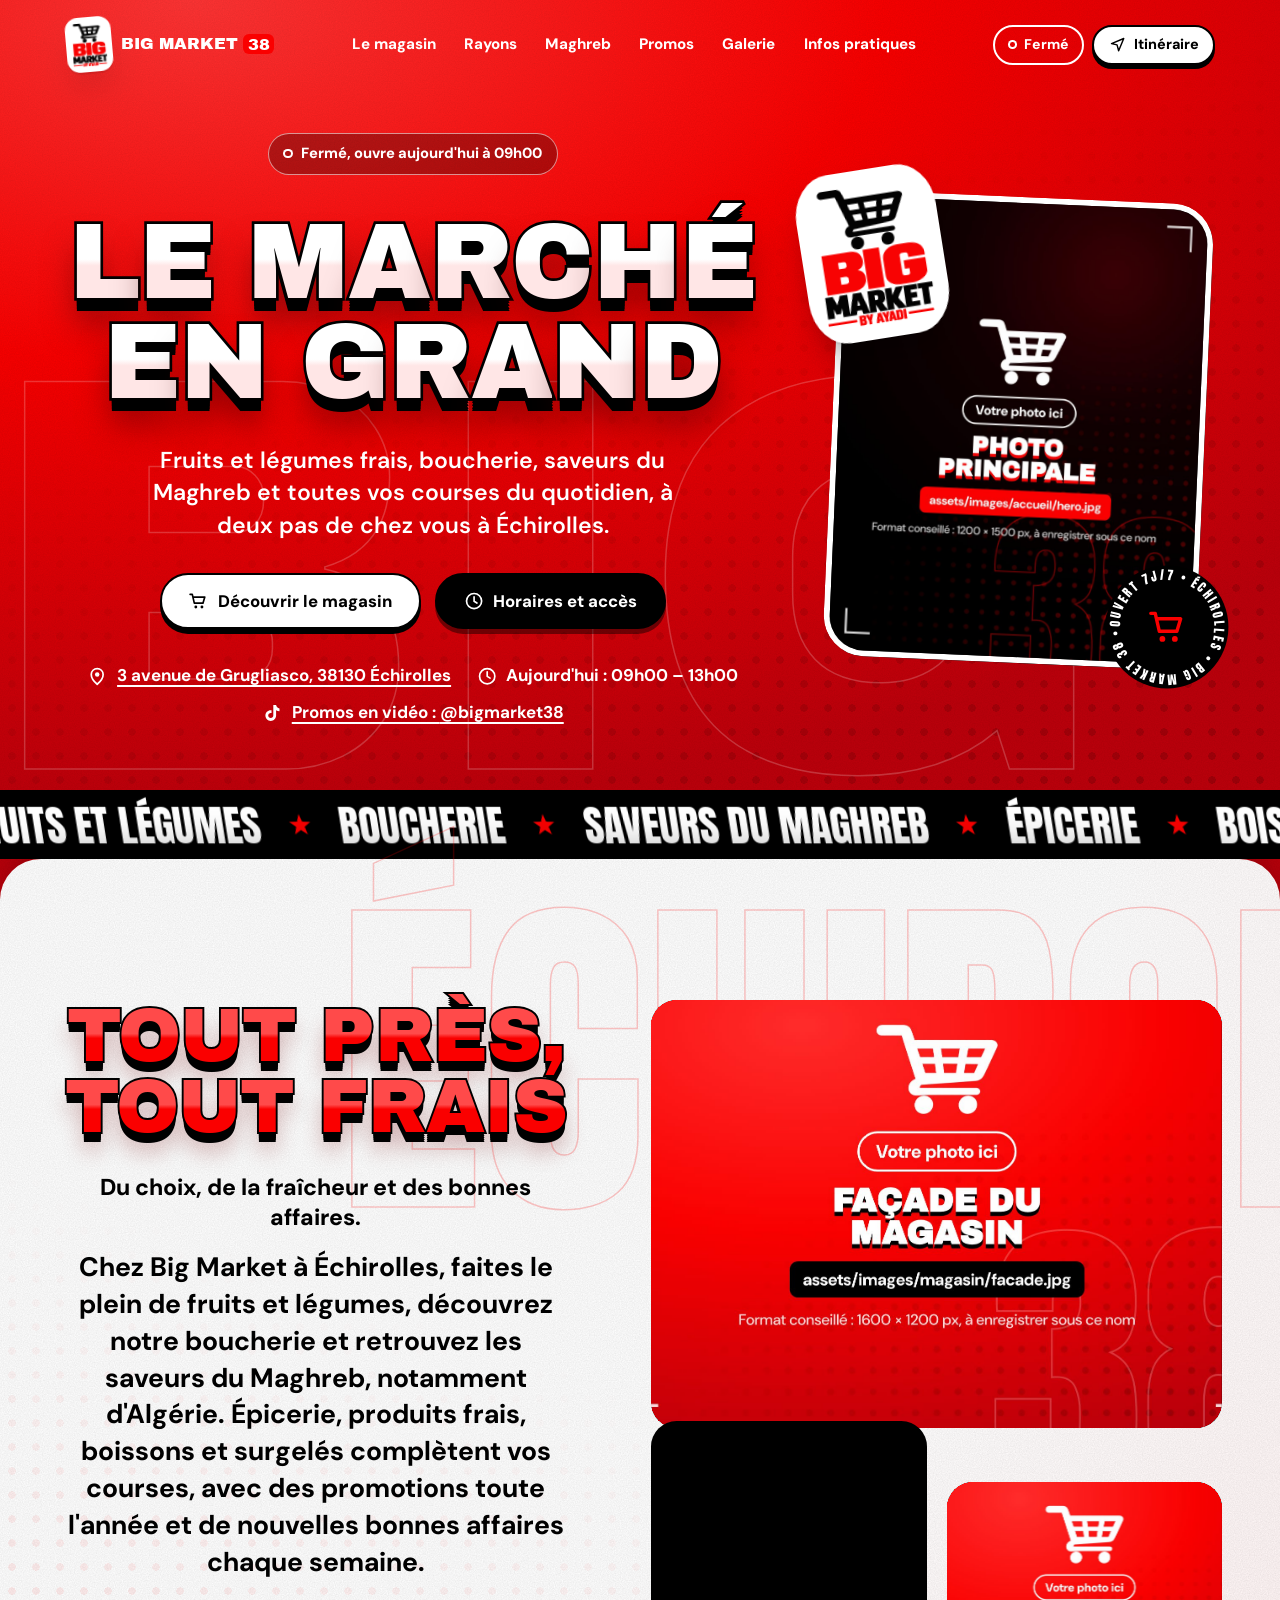
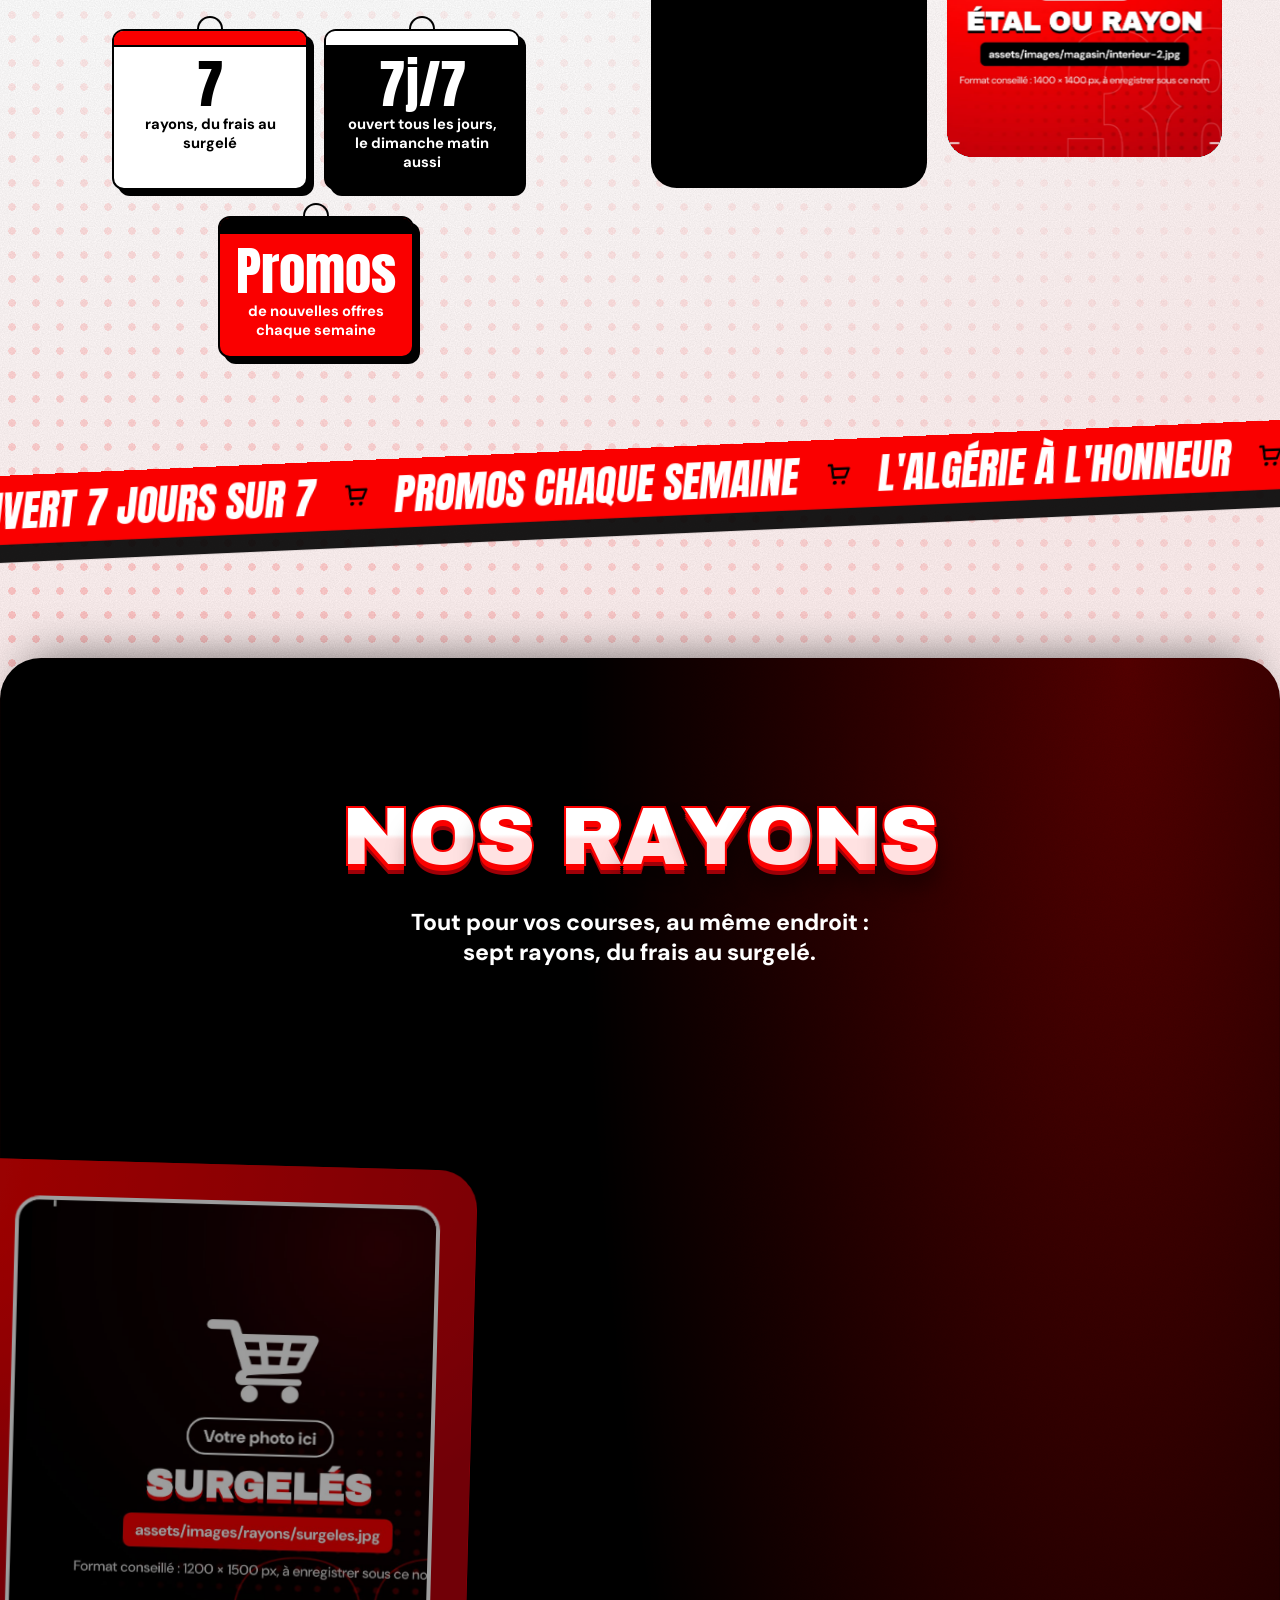
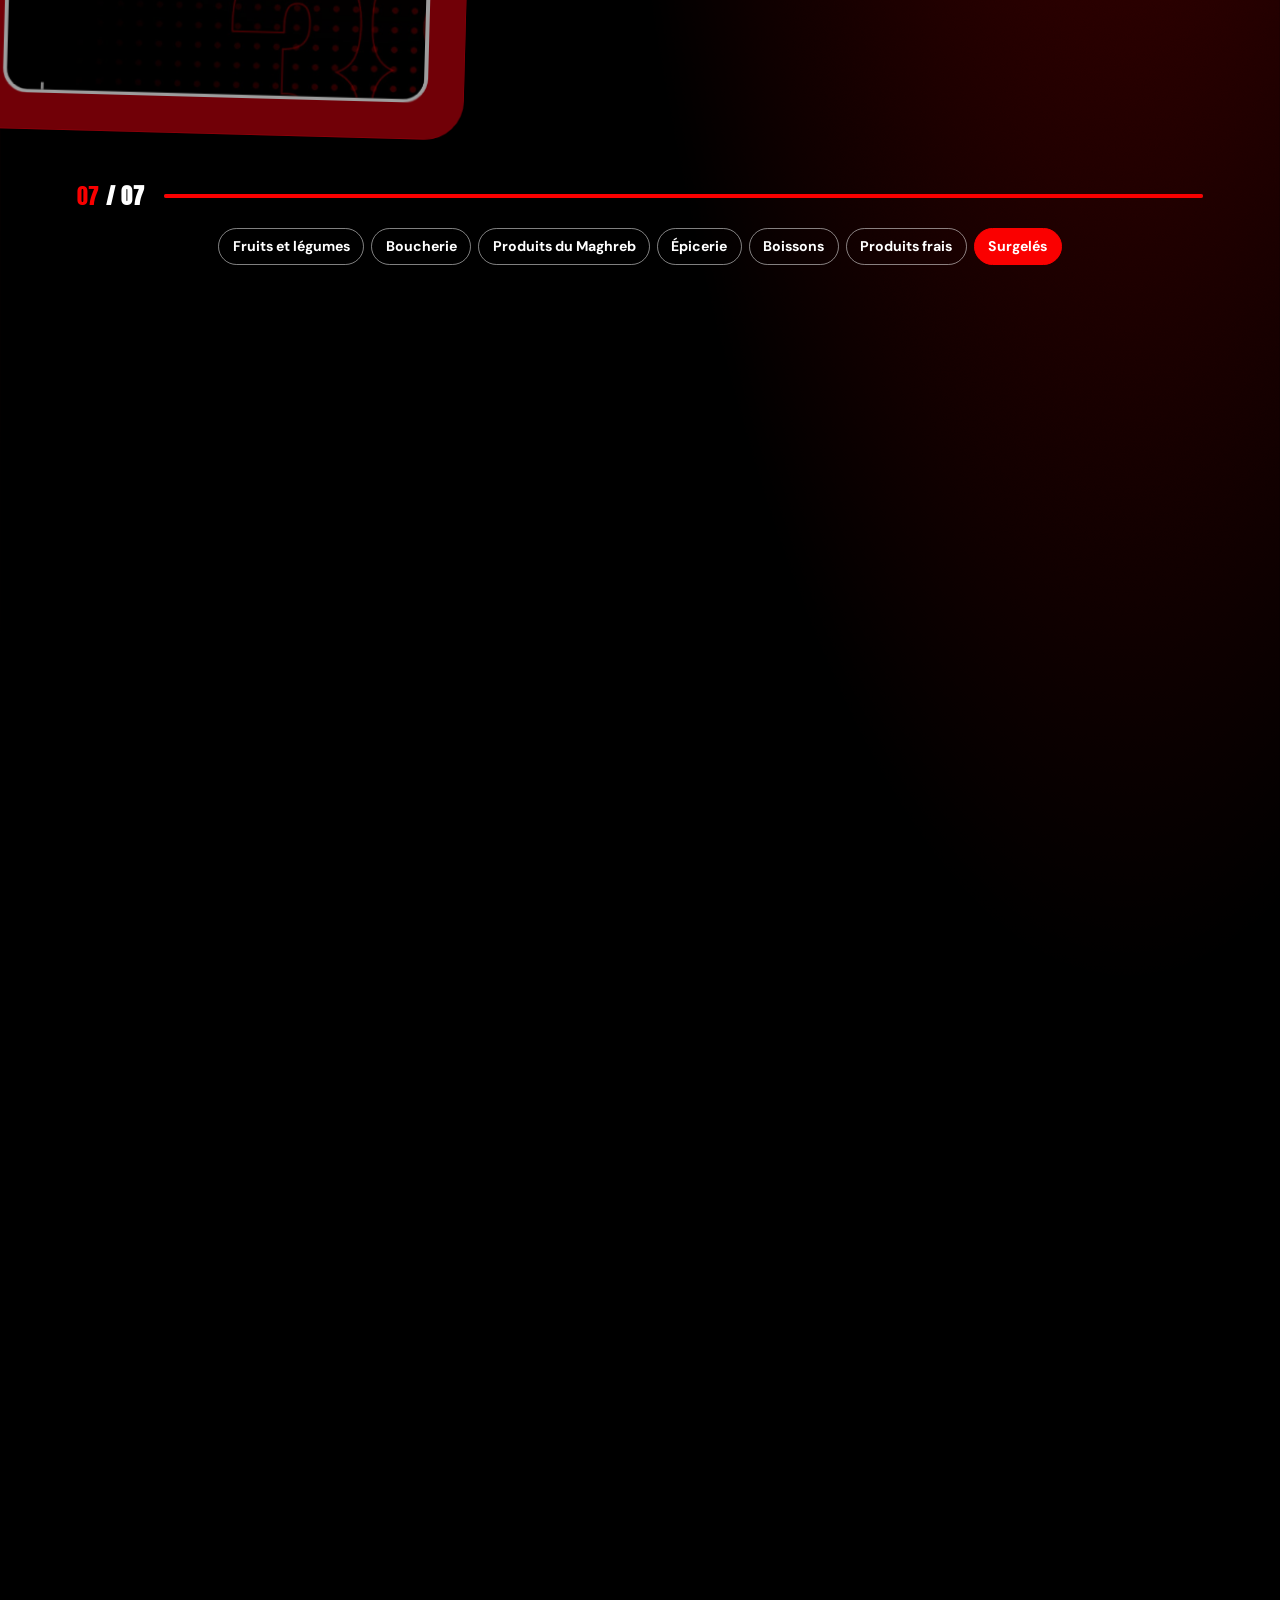
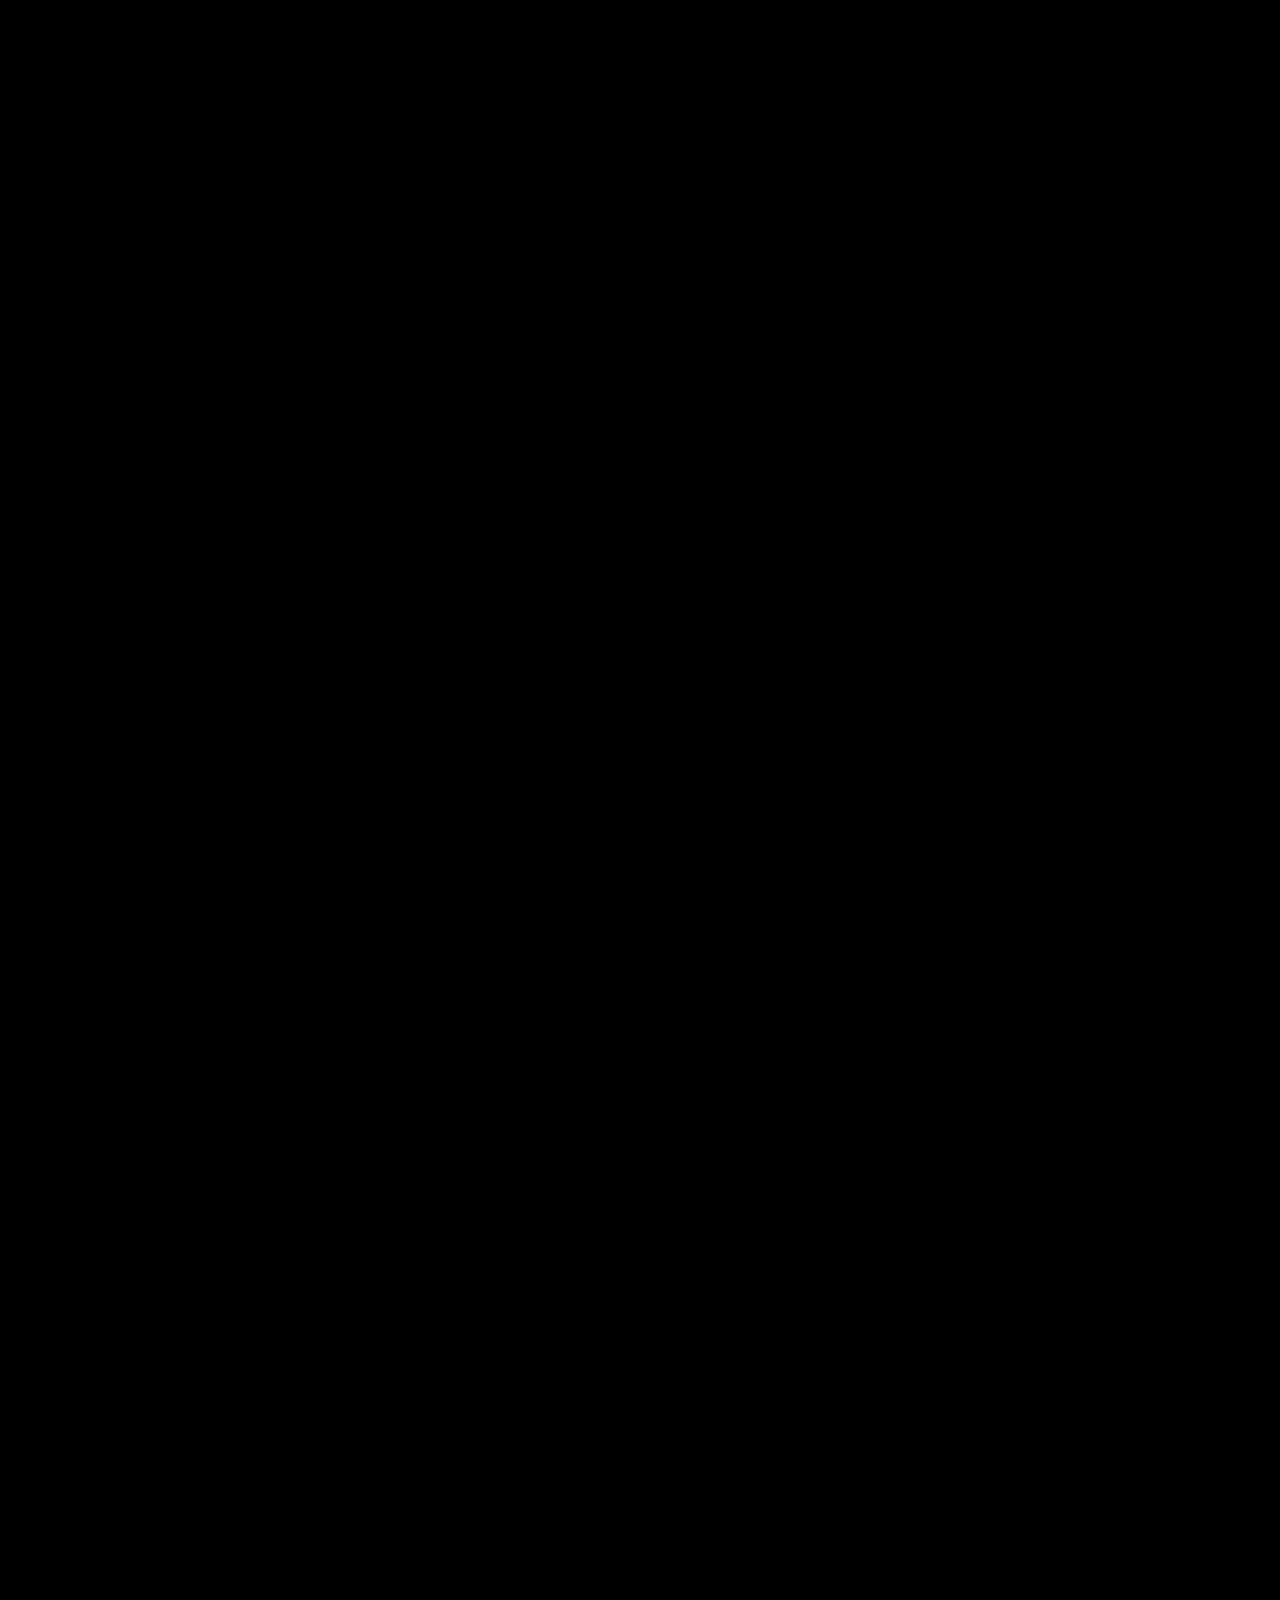
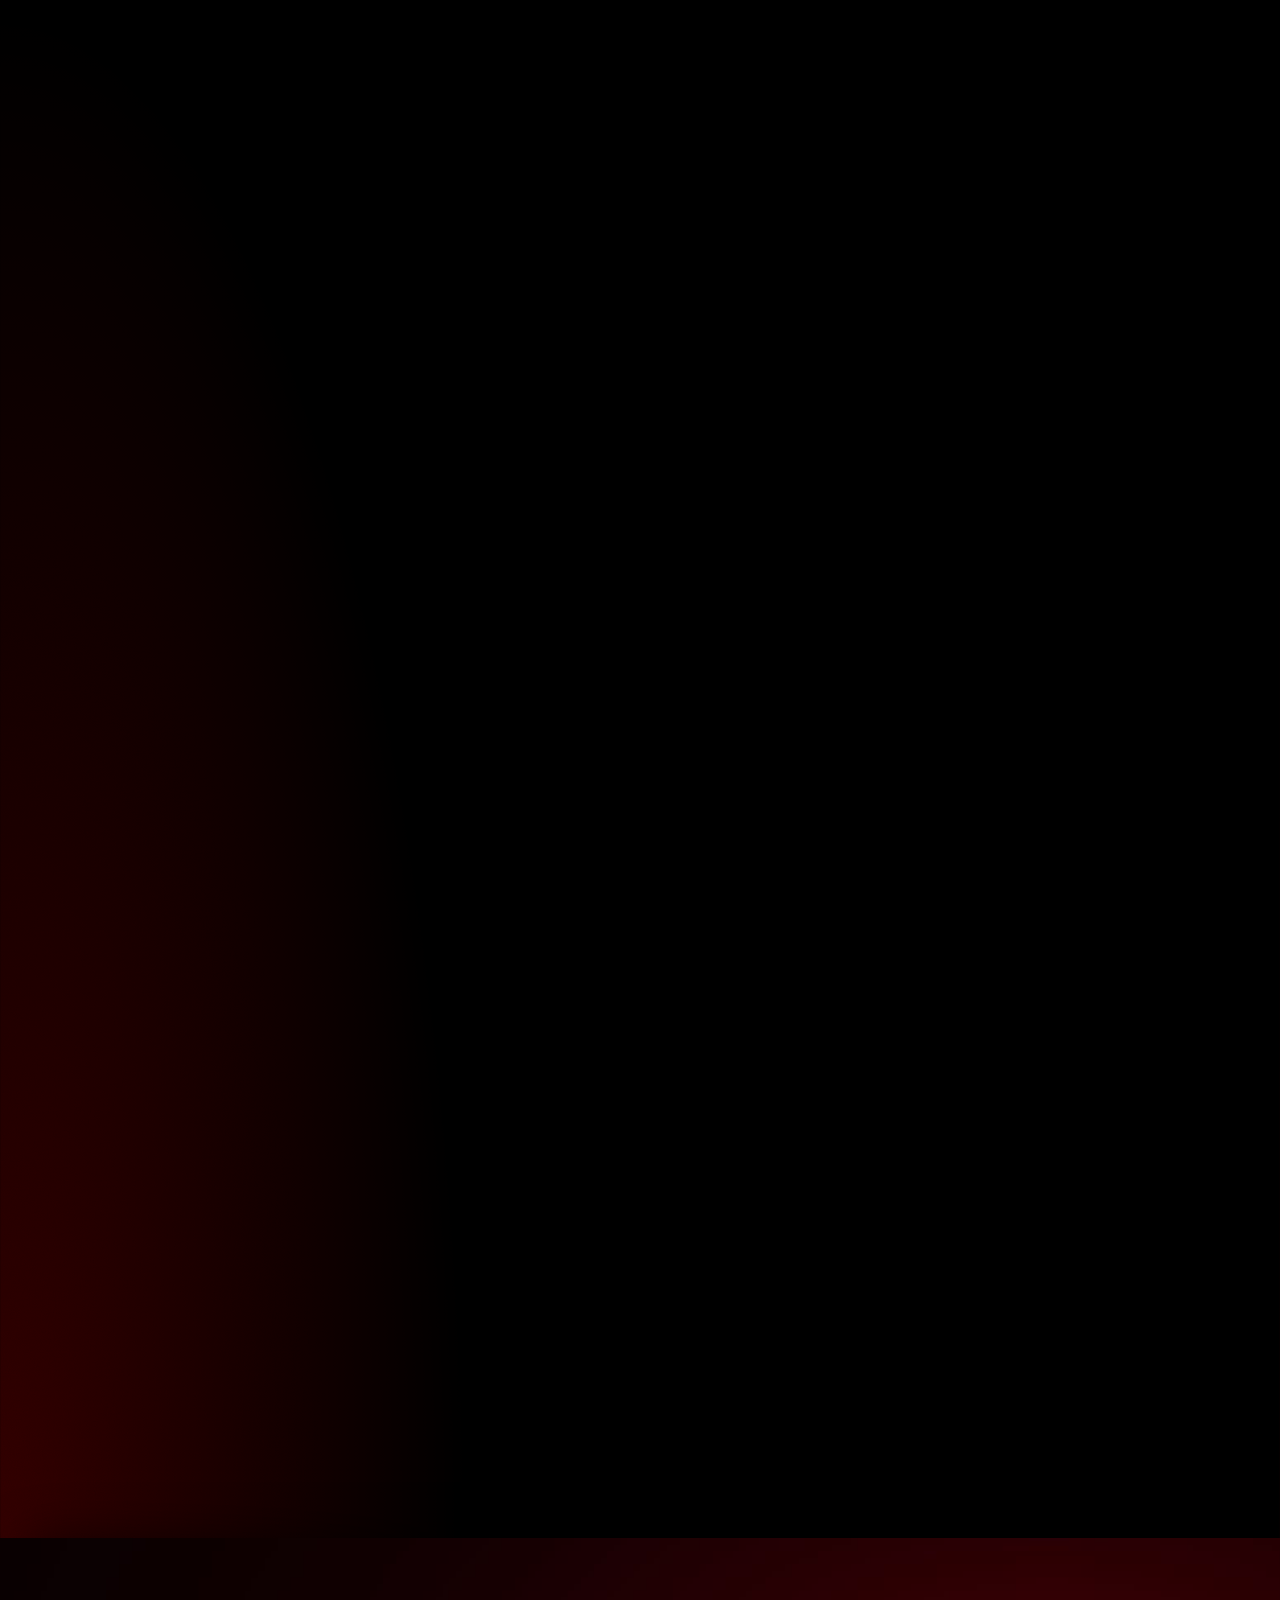
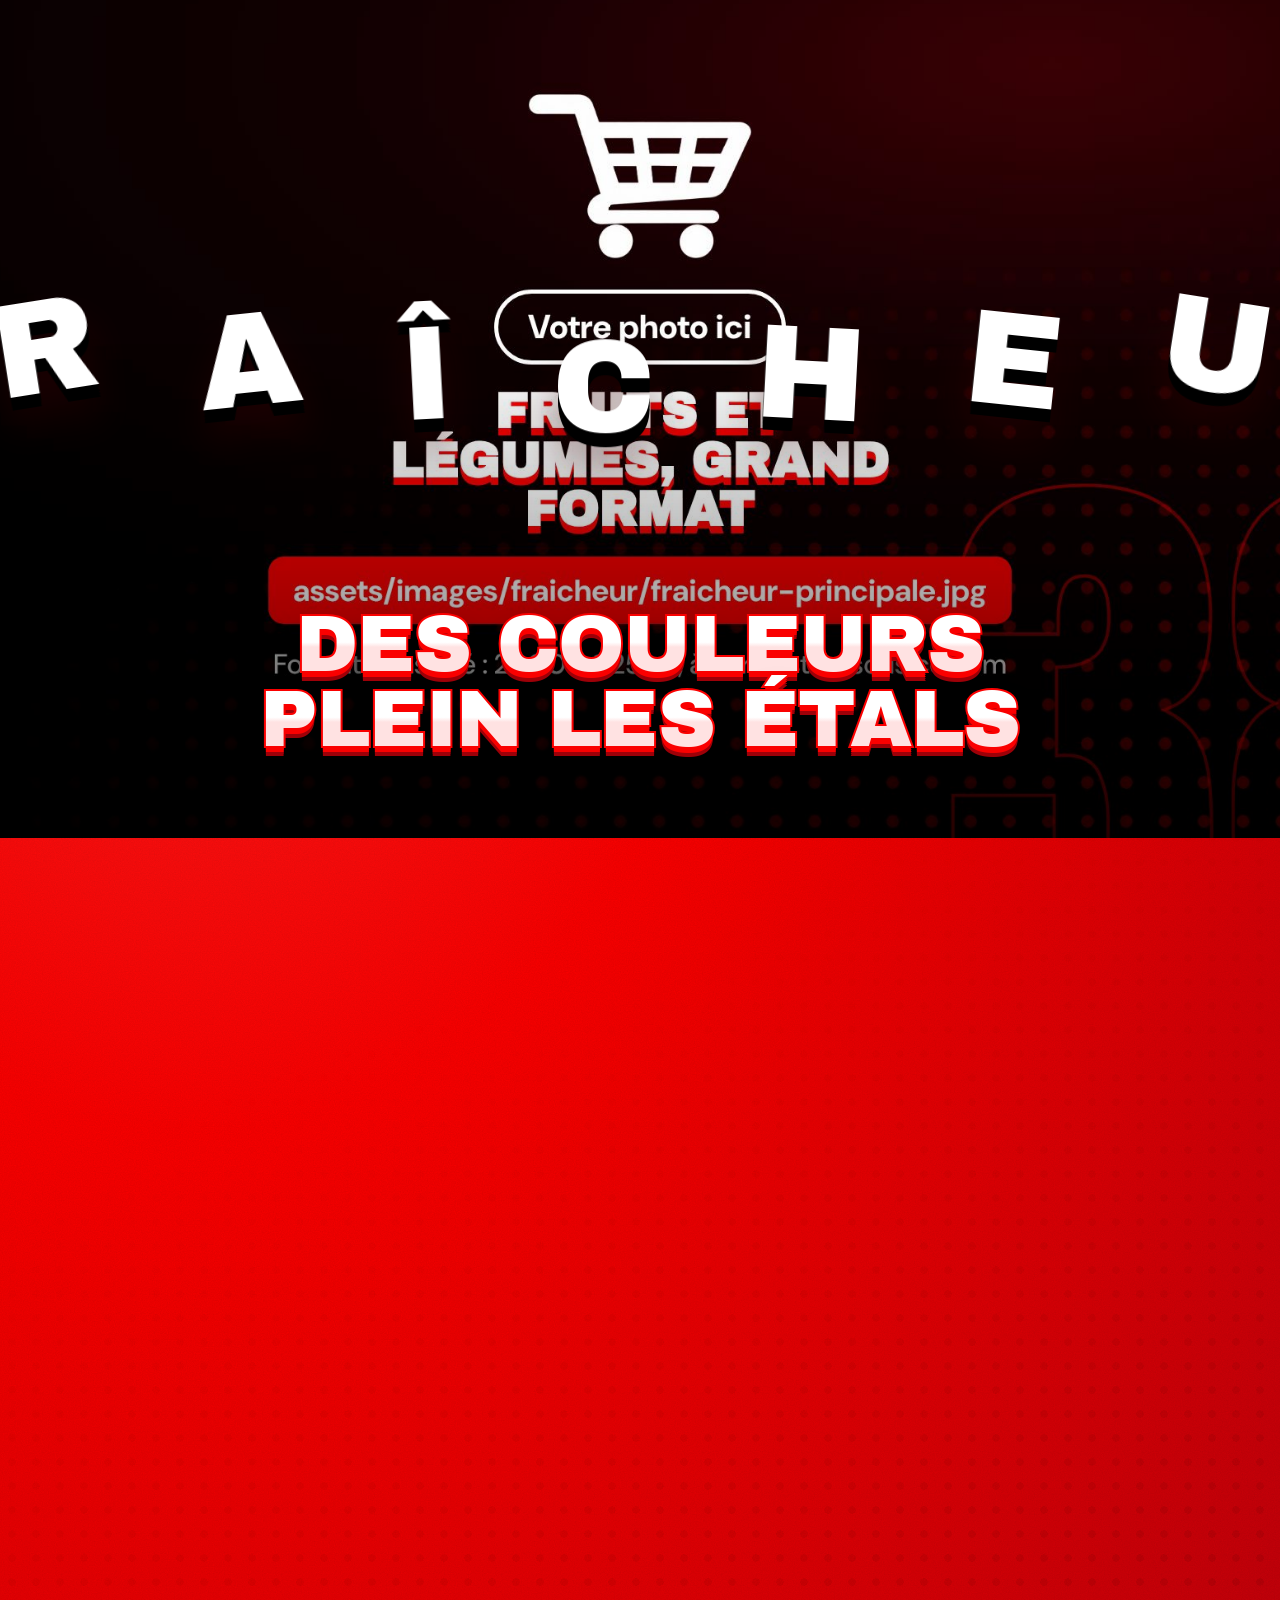
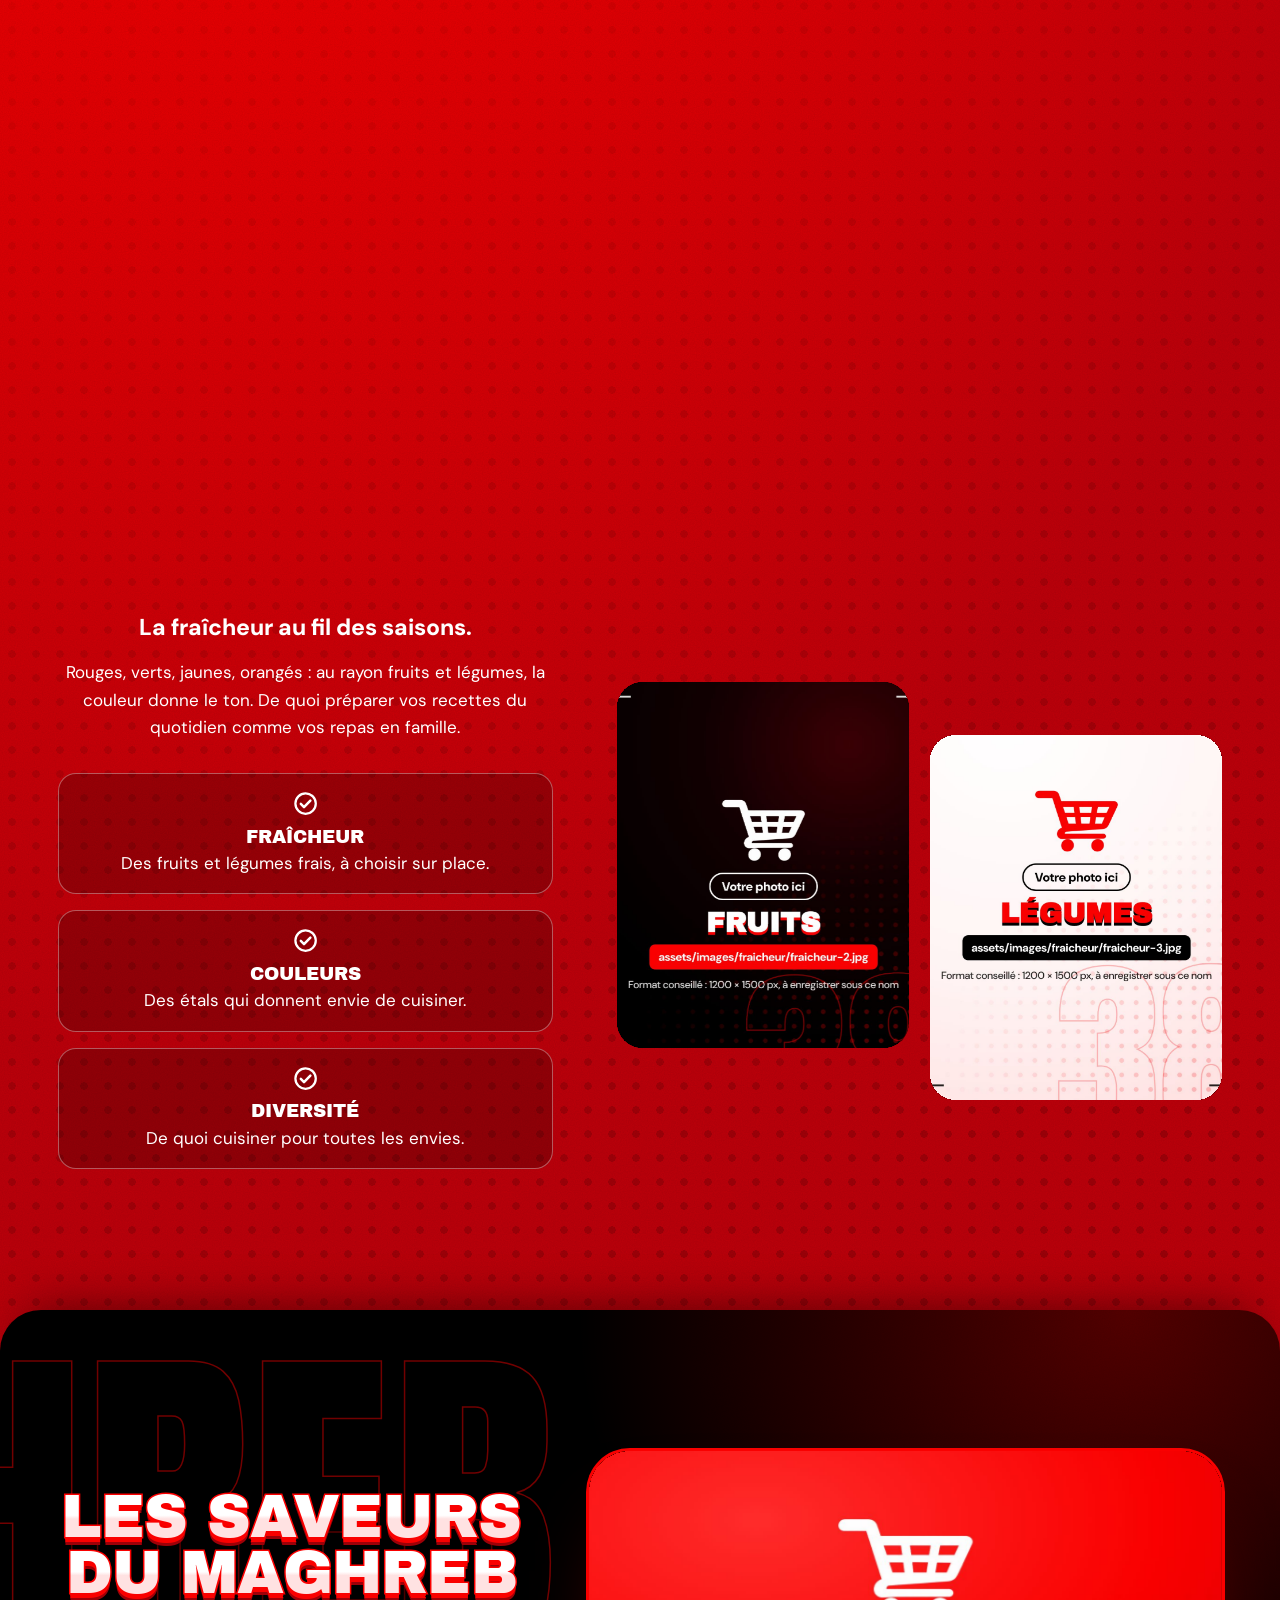
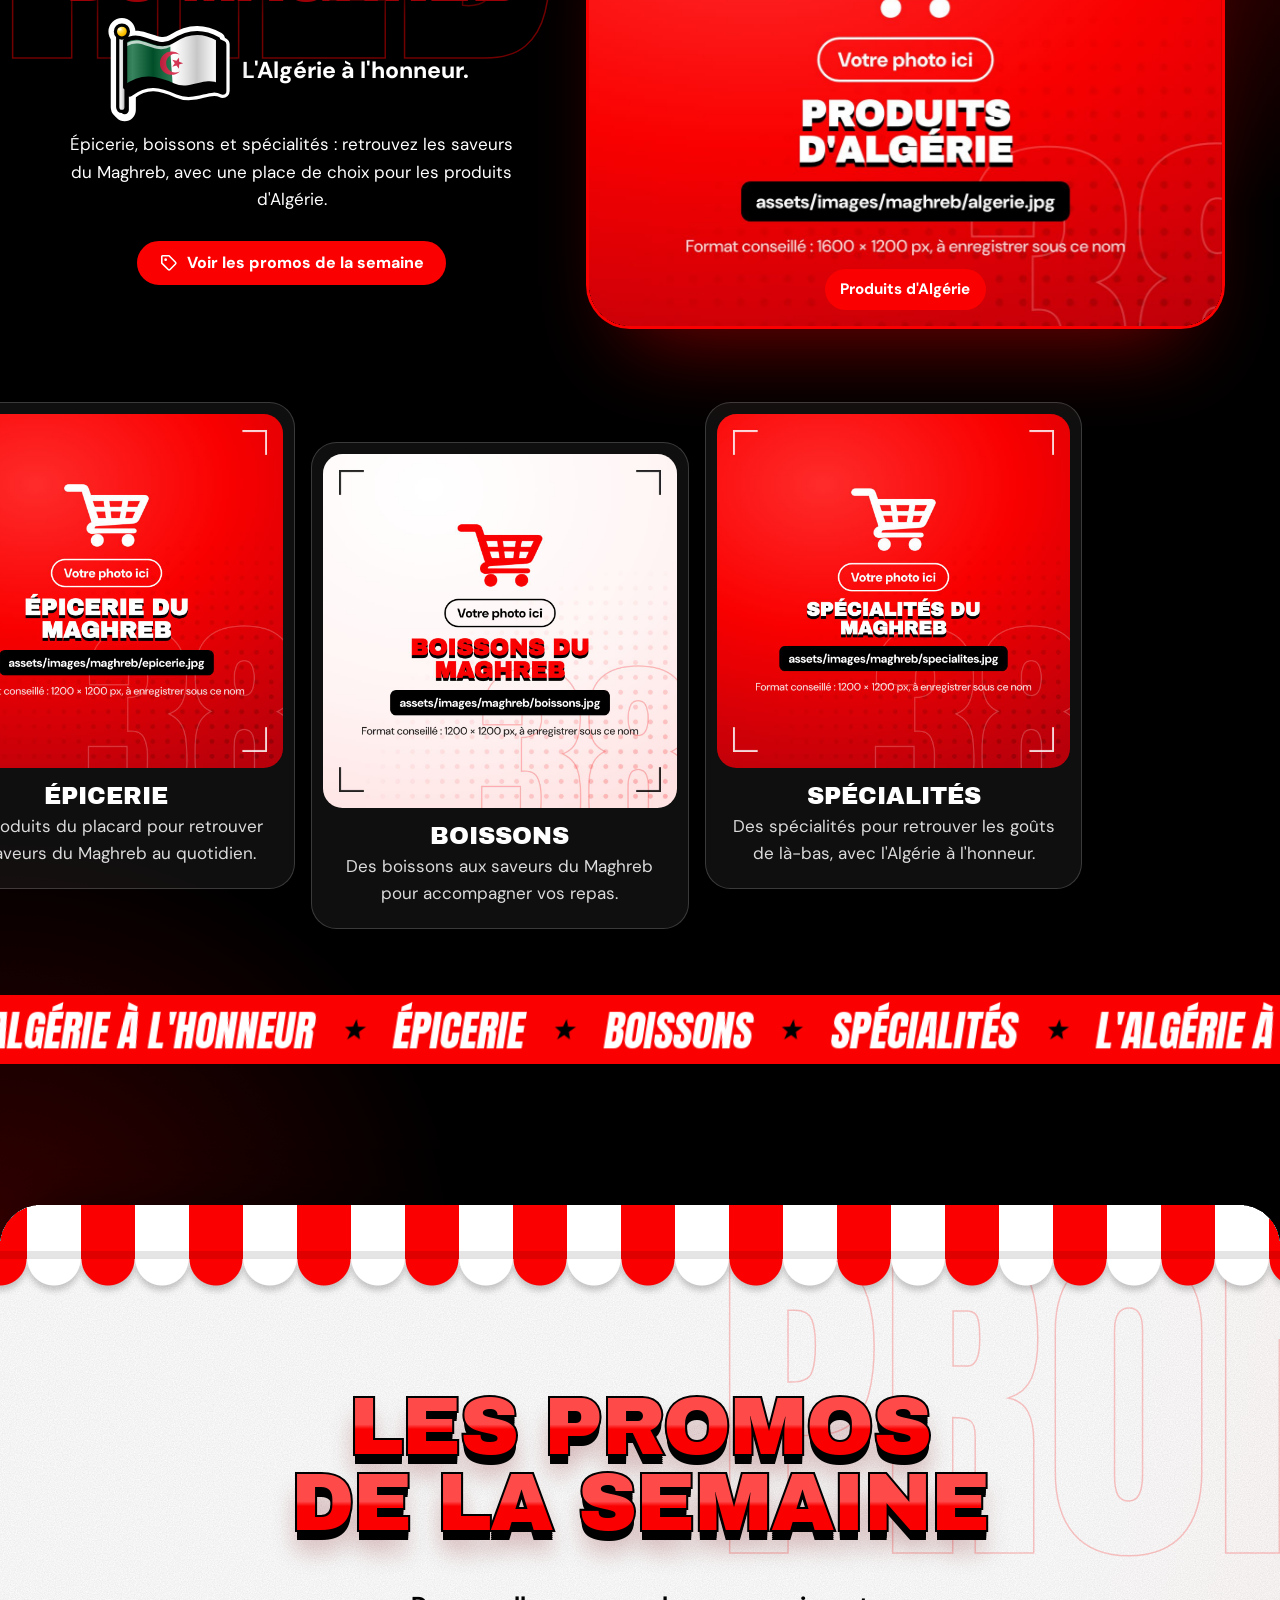
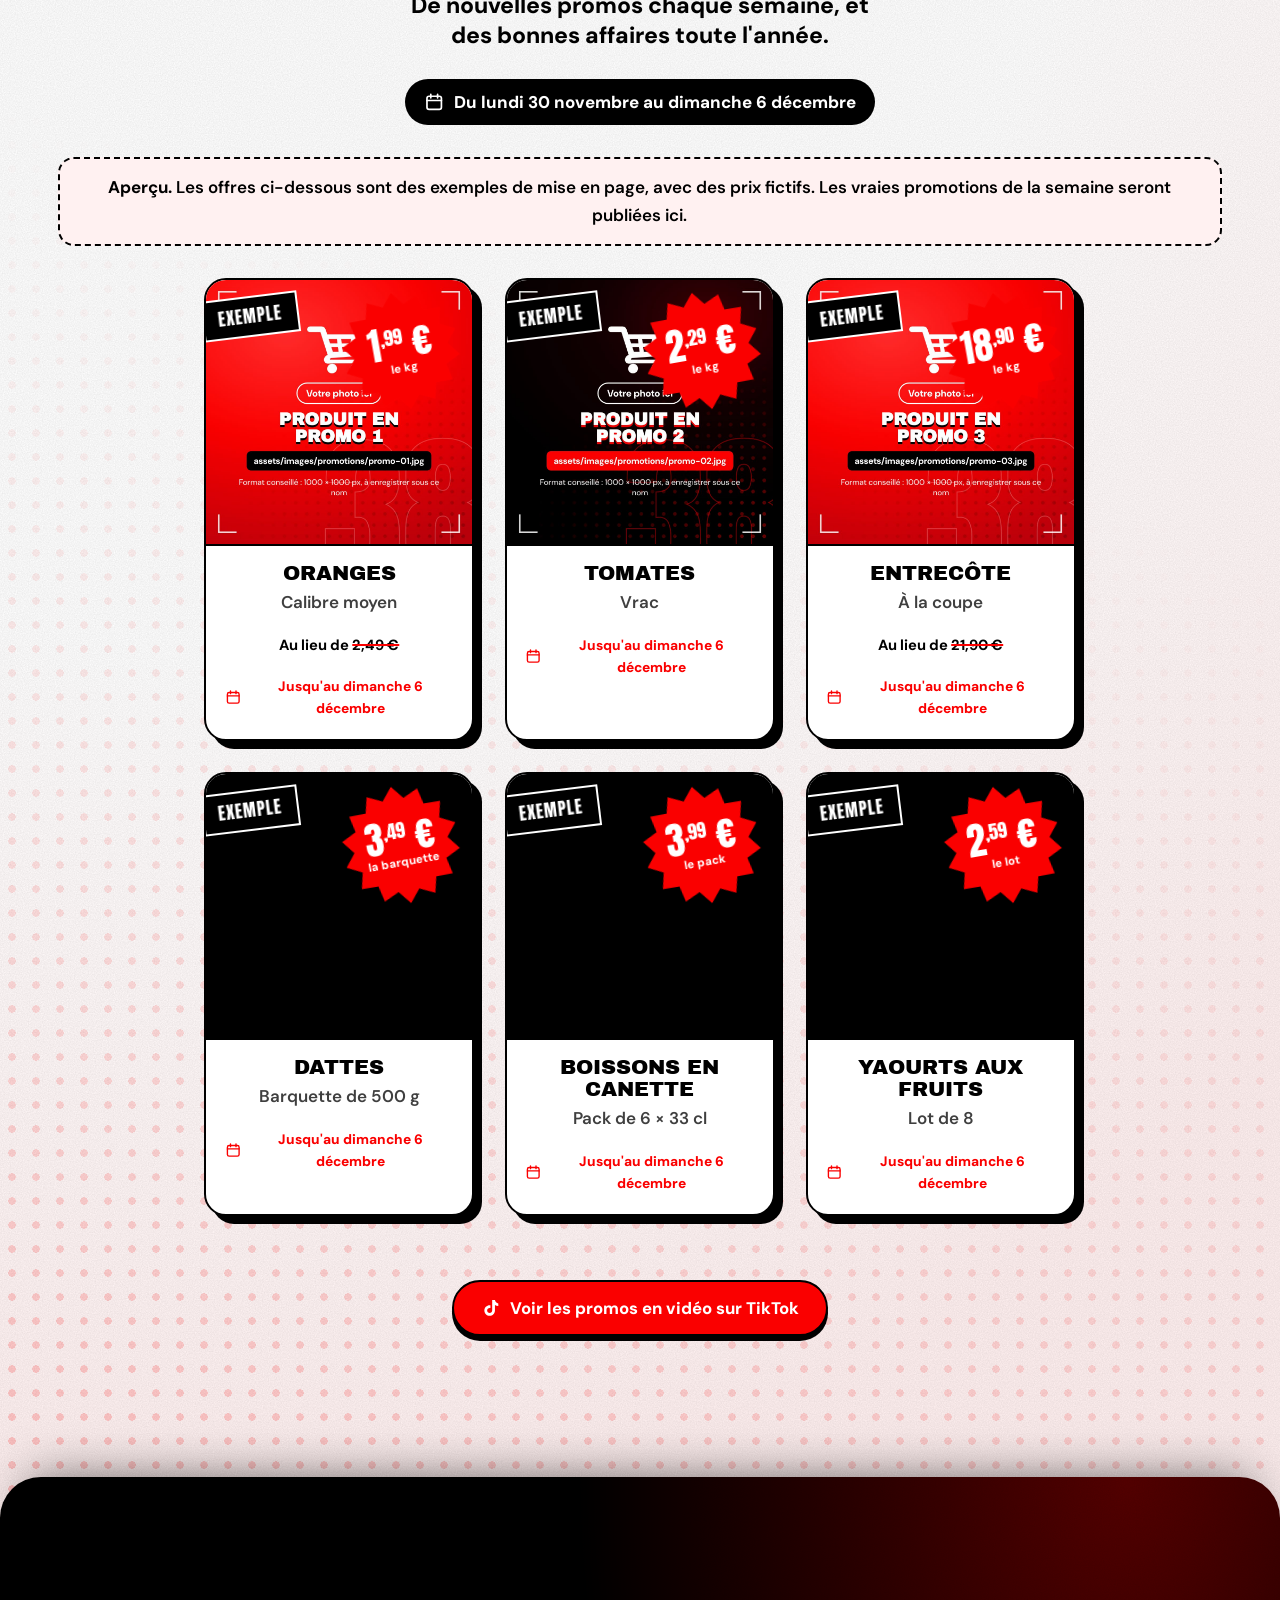
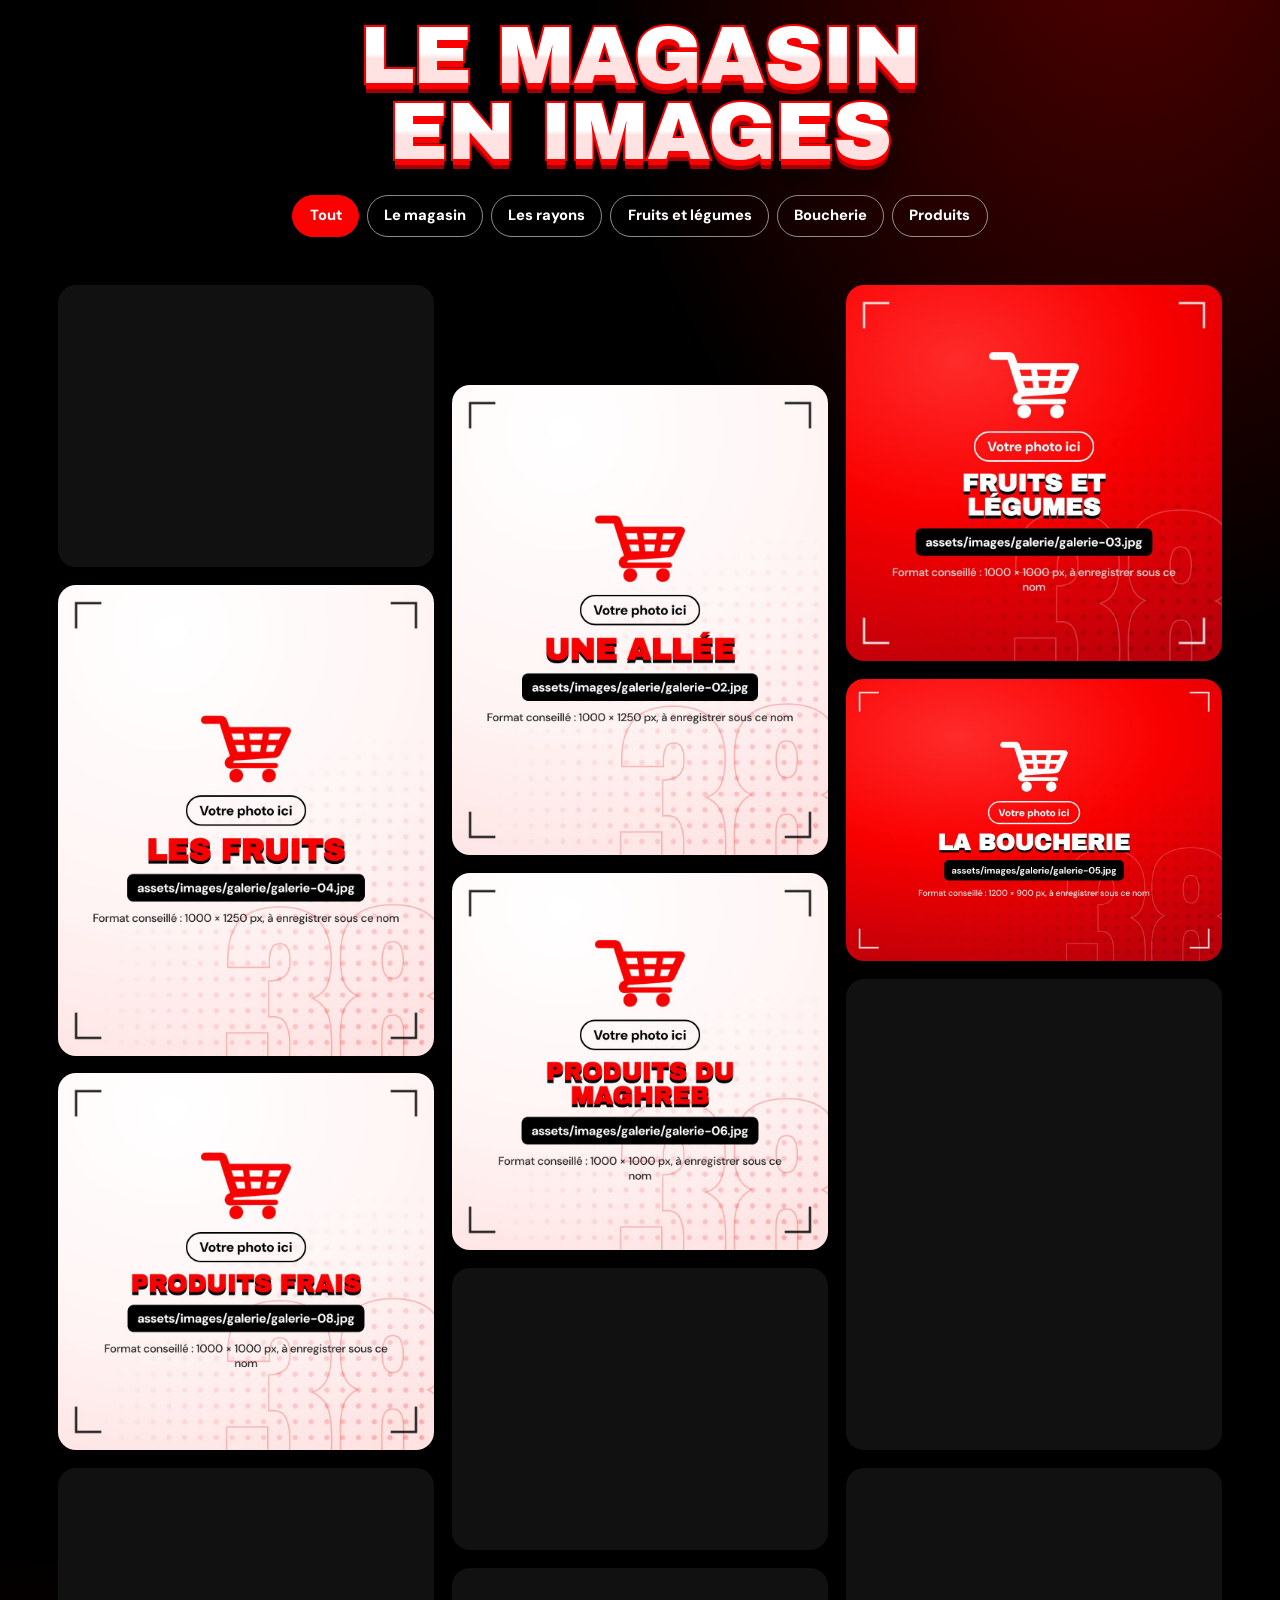
==== commit 42b55e91: "Add files via upload" ====
--- a/index.html
+++ b/index.html
@@ -287,7 +287,44 @@
             <span class="titre__ligne"><span class="bulle" data-texte="Les saveurs">Les saveurs</span></span>
             <span class="titre__ligne"><span class="bulle" data-texte="du Maghreb">du Maghreb</span></span>
           </h2>
-          <p class="chapo" data-revele data-txt="maghreb.chapo">L'Algérie à l'honneur.</p>
+          <div class="maghreb__honneur" data-revele><svg class="drapeau-dz" viewBox="0 0 124 96" role="img" aria-label="Drapeau de l'Algérie">
+  <defs>
+    <clipPath id="dz-forme"><path d="M12 16C30 4 46 28 64 16S98 6 112 14V64C98 56 82 72 64 64S30 52 12 66Z"/></clipPath>
+    <linearGradient id="dz-pli" x1="0" x2="1" y1="0" y2="0">
+      <stop offset="0" stop-color="#000" stop-opacity=".18"/><stop offset=".16" stop-color="#fff" stop-opacity=".22"/>
+      <stop offset=".34" stop-color="#000" stop-opacity=".2"/><stop offset=".52" stop-color="#fff" stop-opacity=".18"/>
+      <stop offset=".72" stop-color="#000" stop-opacity=".22"/><stop offset=".9" stop-color="#fff" stop-opacity=".2"/>
+      <stop offset="1" stop-color="#000" stop-opacity=".16"/>
+    </linearGradient>
+    <linearGradient id="dz-metal" x1="0" x2="1"><stop offset="0" stop-color="#fff"/><stop offset=".5" stop-color="#E7E7E7"/><stop offset="1" stop-color="#9A9A9A"/></linearGradient>
+    <radialGradient id="dz-or" cx=".35" cy=".3" r=".8"><stop offset="0" stop-color="#FFF3A6"/><stop offset=".55" stop-color="#FFC400"/><stop offset="1" stop-color="#C98600"/></radialGradient>
+  </defs>
+  <!-- liseré blanc « autocollant » : garde le contour lisible sur fond noir -->
+  <g fill="#fff" stroke="#fff" stroke-width="15" stroke-linejoin="round" stroke-linecap="round">
+    <path d="M12 16C30 4 46 28 64 16S98 6 112 14V64C98 56 82 72 64 64S30 52 12 66Z"/><path d="M12 16C30 4 46 28 64 16S98 6 112 14V64C98 56 82 72 64 64S30 52 12 66Z" transform="translate(5 6)"/>
+    <rect x="4" y="6" width="9" height="86" rx="4.5"/><rect x="7" y="9" width="9" height="86" rx="4.5"/>
+    <circle cx="8.5" cy="6" r="7"/>
+  </g>
+  <!-- relief : épaisseur du drapeau et du mât, en noir comme les titres du site -->
+  <path d="M12 16C30 4 46 28 64 16S98 6 112 14V64C98 56 82 72 64 64S30 52 12 66Z" transform="translate(5 6)" fill="#000" stroke="#000" stroke-width="8" stroke-linejoin="round"/>
+  <rect x="4" y="6" width="9" height="86" rx="4.5" transform="translate(3 3)" fill="#000"/>
+  <!-- mât -->
+  <rect x="4" y="6" width="9" height="86" rx="4.5" fill="url(#dz-metal)" stroke="#000" stroke-width="3.5"/>
+  <circle cx="8.5" cy="6" r="7" fill="url(#dz-or)" stroke="#000" stroke-width="3.5"/>
+  <ellipse cx="6.2" cy="3.6" rx="2" ry="1.3" fill="#fff" opacity=".85"/>
+  <!-- drapeau -->
+  <g clip-path="url(#dz-forme)">
+    <rect x="0" y="0" width="124" height="96" fill="#fff"/>
+    <path d="M0 0H62C57 30 67 62 62 96H0Z" fill="#006233"/>
+    <g transform="translate(20 12) scale(1.4)">
+      <path d="M36.36 13.63A9 9 0 1 0 36.36 26.37A7.2 7.2 0 1 1 36.36 13.63Z" fill="#D21034"/>
+      <polygon points="35.72,15.63 35.80,18.91 38.90,20.00 35.80,21.09 35.72,24.37 33.73,21.76 30.58,22.70 32.45,20.00 30.58,17.30 33.73,18.24" fill="#D21034"/>
+    </g>
+    <rect x="0" y="0" width="124" height="96" fill="url(#dz-pli)"/>
+    <path d="M14 20C30 10 44 30 60 21" fill="none" stroke="#fff" stroke-opacity=".7" stroke-width="3.2" stroke-linecap="round"/>
+  </g>
+  <path d="M12 16C30 4 46 28 64 16S98 6 112 14V64C98 56 82 72 64 64S30 52 12 66Z" fill="none" stroke="#000" stroke-width="4.5" stroke-linejoin="round"/>
+</svg><p class="chapo" data-txt="maghreb.chapo">L'Algérie à l'honneur.</p></div>
           <p data-revele data-txt="maghreb.texte">Épicerie, boissons et spécialités : retrouvez les saveurs du Maghreb, avec une place de choix pour les produits d'Algérie.</p>
           <div data-revele><a class="bouton bouton--rouge" href="#promos"><svg class="icone" aria-hidden="true"><use href="#i-etiquette"/></svg><span data-txt="maghreb.bouton" data-txt-requis>Voir les promos de la semaine</span></a></div>
         </div>
--- a/assets/css/style.css
+++ b/assets/css/style.css
@@ -853,3 +853,171 @@
 .legal__contenu ul { list-style: disc; padding-left: 1.3rem; display: grid; gap: .35rem; }
 .legal__contenu a:not(.bouton) { color: var(--rouge-fonce); font-weight: 700; }
 .a-completer { padding: .05em .4em; border: 1.5px dashed var(--rouge); border-radius: 6px; background: var(--rose-pale); color: var(--rouge-fonce); font-weight: 800; }
+
+/* =====================================================================
+   18. CENTRAGE — textes, icônes et sections
+   Uniquement des règles d'alignement (text-align, justify-*, align-*, marges auto).
+   Aucune propriété transform / transition / animation / @keyframes ici :
+   toutes les animations restent exactement celles des sections précédentes.
+   Les décors animés (grands mots, rubans, badge tournant, autocollants) ne sont pas modifiés.
+   ===================================================================== */
+
+/* --- Titres et paragraphes courants --- */
+.scene, .pied { text-align: center; }
+.titre { text-align: center; }
+.chapo, .hero__accroche, .texte-lumiere, .rayon__desc, .contact__texte, .pied__marque p,
+.fraicheur__texte p, .maghreb__texte p, .magasin__texte p, .tiktok__texte p, .infos__tete p, .promos__infos p, .galerie__tete p,
+.question__reponse p { margin-inline: auto; }
+
+/* --- Barre du haut et menu mobile --- */
+.entete__logo, .entete__actions { justify-content: center; }
+.menu__nav { justify-items: center; text-align: center; }
+.menu__infos { justify-items: center; text-align: center; }
+.menu__statut, .menu__adresse, .menu__actions { justify-content: center; text-align: center; }
+.menu__contenu { align-items: center; }
+
+/* --- Accueil --- */
+.hero__contenu { align-items: center; }
+.hero__grille, .hero__texte, .hero__visuel { align-items: center; }
+.hero__texte { text-align: center; }
+.hero__actions, .hero__infos { justify-content: center; }
+.hero__infos li { justify-content: center; text-align: center; }
+.statut-live { justify-content: center; text-align: center; }
+.hero__visuel { margin-inline: auto; }
+@media (min-width: 960px) { .hero__visuel { margin-right: 1.5%; margin-left: 0; } }
+
+/* --- Le magasin --- */
+.magasin__texte { text-align: center; }
+.etiquettes { justify-content: center; }
+.etiquette strong, .etiquette span { text-align: center; }
+
+/* --- Rayons --- */
+.rayons__intro { text-align: center; }
+.rayon__texte { justify-items: center; text-align: center; align-content: center; }
+.rayon__index { text-align: center; }
+.rayons__pilote { justify-content: center; }
+.rayons__plan { justify-content: center; }
+
+/* --- Fraîcheur --- */
+.fraicheur__legende { text-align: center; }
+.fraicheur__legende .titre { text-align: center; }
+.fraicheur__suite, .fraicheur__texte { text-align: center; }
+.points li { flex-direction: column; align-items: center; justify-content: center; text-align: center; gap: .6rem; }
+.points .icone { margin: 0 auto; }
+.points li > div { text-align: center; }
+
+/* --- Saveurs du Maghreb --- */
+.maghreb__texte { text-align: center; }
+.maghreb__texte .bouton { margin-inline: auto; }
+.maghreb__badge { left: 0; right: 0; width: fit-content; margin-inline: auto; text-align: center; }
+.carte-maghreb__lien { text-align: center; }
+.carte-maghreb h3, .carte-maghreb p { text-align: center; }
+
+/* --- Promotions --- */
+.promos__tete { justify-items: center; text-align: center; }
+.promos__infos { display: grid; justify-items: center; text-align: center; }
+.promos__periode { justify-content: center; margin-inline: auto; }
+.promos__demo { text-align: center; }
+.promo__corps { text-align: center; justify-items: center; align-content: start; }
+.promo__validite { justify-content: center; }
+.promos__vide { text-align: center; }
+
+/* --- Galerie --- */
+.galerie__tete { flex-direction: column; align-items: center; justify-content: center; text-align: center; }
+.filtres { justify-content: center; }
+.filtre { display: inline-flex; align-items: center; justify-content: center; text-align: center; }
+.vignette__legende { text-align: center; }
+
+/* --- TikTok --- */
+.tiktok__texte { text-align: center; }
+.tiktok__pseudo { justify-content: center; }
+.tiktok__telephones { justify-content: center; }
+.telephone__legende { text-align: center; }
+.telephone__exemple { left: 0; right: 0; width: fit-content; margin-inline: auto; text-align: center; }
+
+/* --- Infos pratiques --- */
+.infos__tete { text-align: center; }
+.carte-statut, .carte-adresse, .carte-plan__actions { text-align: center; }
+.carte-statut { justify-items: center; }
+.carte-statut__etat { justify-content: center; }
+.carte-plan__actions { left: 0; right: 0; justify-items: center; }
+.carte-plan__note { text-align: center; }
+.lien-action { justify-content: center; }
+.carte-adresse .lien-action { display: flex; margin-inline: auto; }
+.trajets a { justify-content: center; text-align: center; }
+.carte-adresse__autres { justify-content: center; }
+.ticket__titre { text-align: center; }
+.ticket__note { text-align: center; }
+
+/* --- Bon à savoir --- */
+.bon-a-savoir, .faq { text-align: center; }
+.savoir { flex-direction: column; align-items: center; justify-content: center; text-align: center; }
+.savoir__icone { margin-inline: auto; }
+.savoir strong, .savoir span { text-align: center; }
+
+/* --- Questions fréquentes --- */
+.question summary { justify-content: center; text-align: center; }
+.question__reponse p { text-align: center; }
+
+/* --- Contact --- */
+.contact { flex-direction: column; align-items: center; justify-content: center; text-align: center; }
+.contact__actions { justify-content: center; }
+
+/* --- Pied de page --- */
+.pied__grille { justify-items: center; text-align: center; }
+.pied__marque { display: grid; justify-items: center; text-align: center; }
+.pied__col { display: grid; justify-items: center; align-content: start; text-align: center; }
+.pied__col ul { justify-items: center; }
+.pied__reseaux a, .pied__col p a { justify-content: center; }
+.pied__bas { justify-content: center; text-align: center; }
+.pied__bas p { margin-right: 0; }
+.pied__haut { justify-content: center; }
+
+/* --- Icônes : toujours centrées dans leur pastille ou leur bouton --- */
+.bouton, .statut, .burger, .telephone__lecture, .savoir__icone, .question__signe,
+.visionneuse__bouton, .visionneuse__fermer, .carte-plan__repere { align-items: center; justify-content: center; }
+.icone { margin-block: 0; }
+.barre-mobile a { text-align: center; }
+
+/* Petits écrans : chaque ligne d'infos (icône + texte) s'empile et se centre, même quand le texte passe sur 2 lignes */
+@media (max-width: 699px) {
+  .hero__infos li { flex-direction: column; gap: .3em; }
+  .menu__statut, .menu__adresse { flex-direction: column; gap: .4rem; }
+}
+
+/* Ajustements après contrôle visuel */
+.promos__periode { flex-wrap: wrap; width: fit-content; max-width: 100%; text-align: center; }
+.carte-plan__actions { padding-inline: 1rem; }
+.trajets a { flex-direction: column; gap: .25rem; }
+/* Ticket de caisse : le libellé reste à gauche et l'horaire à droite (présentation d'un vrai ticket) */
+.ticket__lignes li span { text-align: left; }
+.ticket__lignes li b { text-align: right; }
+.ticket__total span { text-align: left; }
+.ticket__total b { text-align: right; }
+
+/* Promotions : la dernière rangée (incomplète) se centre aussi au lieu de rester collée à gauche */
+.promos__liste { display: flex; flex-wrap: wrap; justify-content: center; }
+.promos__liste > .promo { flex: 0 1 min(100%, clamp(270px, 23%, 340px)); min-width: 0; }
+.promos__liste > .promos__vide { flex: 1 1 100%; }
+@media (max-width: 599px) { .promos__liste > .promo { flex-basis: 100%; } }
+
+/* Mentions légales : titres et introduction centrés ; les listes juridiques restent lisibles à gauche */
+.legal__intro, .legal__contenu h2 { text-align: center; margin-inline: auto; }
+.legal__barre { justify-content: space-between; }
+
+/* Correctif icônes « Bon à savoir » : la règle « .savoir span » écrasait le centrage de la pastille rouge
+   (affichage, marge et transparence). On rétablit la pastille et on centre l'icône à l'intérieur. */
+.savoir .savoir__icone { display: grid; place-items: center; width: 46px; height: 46px; margin: 0 auto; opacity: 1; font-size: inherit; line-height: 1; }
+.savoir .savoir__icone .icone { display: block; width: 24px; height: 24px; margin: 0; }
+/* Dernière rangée de « Bon à savoir » centrée elle aussi */
+.bon-a-savoir__liste { display: flex; flex-wrap: wrap; justify-content: center; }
+.bon-a-savoir__liste > .savoir { flex: 0 1 clamp(250px, 32%, 450px); min-width: 0; }
+@media (max-width: 599px) { .bon-a-savoir__liste > .savoir { flex-basis: 100%; } }
+
+/* Drapeau algérien — « L'Algérie à l'honneur » */
+.drapeau-dz { display: block; width: 100%; height: 100%; border-radius: inherit; }
+.maghreb__honneur { display: flex; align-items: center; justify-content: center; gap: .8rem; flex-wrap: wrap; margin-bottom: 1rem; }
+.maghreb__honneur .chapo { margin: 0; max-width: none; }
+
+/* Drapeau algérien 3D cartoon (dessin SVG : relief noir, plis, reflet, mât) */
+.maghreb__honneur .drapeau-dz { width: clamp(88px, 9vw, 124px); height: auto; aspect-ratio: 124 / 96; flex: none; border-radius: 0; overflow: visible; filter: drop-shadow(0 10px 12px rgba(0, 0, 0, .45)); }
